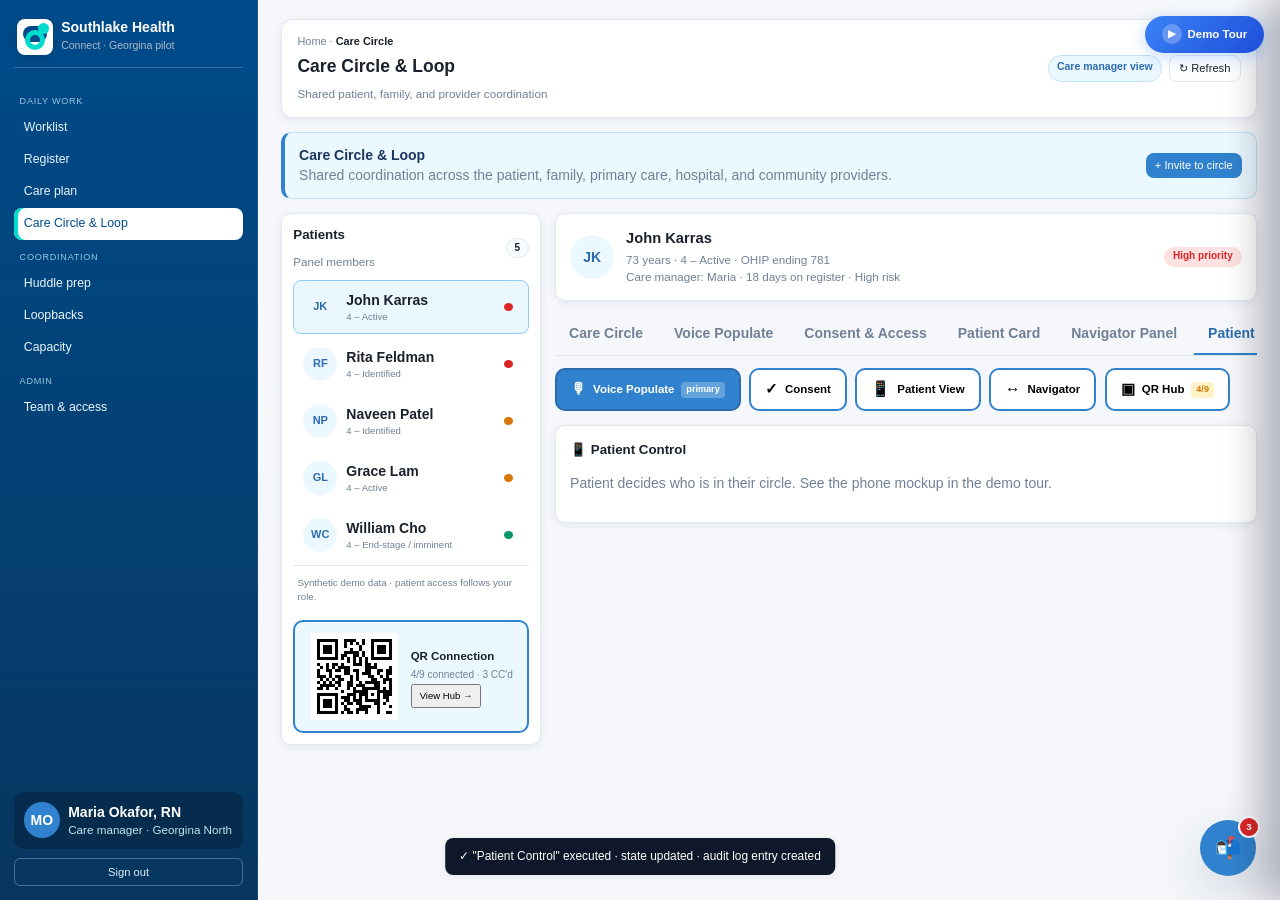
==== index.html @ 0bebba09 "fix: QR Hub opens" ====
<!doctype html>
<html lang="en">
<head>
  <meta http-equiv="Cache-Control" content="no-cache, no-store, must-revalidate">
  <meta http-equiv="Pragma" content="no-cache">
  <meta http-equiv="Expires" content="0">
<meta charset="utf-8" />
<meta name="viewport" content="width=device-width,initial-scale=1" />
<title>Southlake Connect — Care Circle</title>
<style>
  :root{
    --bg:#111827; --panel:#ffffff; --muted:#64748b; --text:#111827;
    --line:#dbe3ec; --soft:#f6f8fb; --brand:#047c7a; --brand-2:#075e5c; --brand-soft:#d9f5f2;
    --southlake:#c8102e; --southlake-dark:#8f1026; --clinical-blue:#1e5b8f;
    --red:#dc2626; --amber:#d97706; --green:#059669; --blue:#2563eb; --purple:#7c3aed;
    --red-bg:#fee2e2; --amber-bg:#fef3c7; --green-bg:#dcfce7; --blue-bg:#dbeafe; --purple-bg:#ede9fe;
    --shadow:0 8px 22px rgba(17,24,39,.06);
    --shadow-lg:0 18px 50px rgba(17,24,39,.18);
    --radius:12px;
  }
  *{box-sizing:border-box}
  html,body{margin:0;padding:0;font-family:-apple-system,BlinkMacSystemFont,"Segoe UI",Roboto,Helvetica,Arial,sans-serif;color:var(--text);background:#f4f7fa;font-size:14px;line-height:1.45}
  button{font:inherit;cursor:pointer}
  input,select,textarea{font:inherit}
  .hidden{display:none !important}
  .muted{color:var(--muted)}
  small{color:var(--muted)}
  ul{margin:.25rem 0 .25rem 1.1rem;padding:0}
  h1,h2,h3,h4{margin:0 0 .5rem}
  h1{font-size:1.25rem} h2{font-size:1.05rem} h3{font-size:.95rem} h4{font-size:.85rem}
  a{color:var(--brand-2);cursor:pointer}

  /* ---------- Login ---------- */
  #loginScreen{min-height:100vh;display:grid;place-items:center;background:linear-gradient(135deg,#7f1021 0%,#102033 46%,#073b45 100%);padding:2rem}
  .login-card{background:#fff;padding:2rem;border-radius:14px;max-width:540px;width:100%;box-shadow:var(--shadow-lg);border:1px solid rgba(255,255,255,.55)}
  .login-brand{display:flex;align-items:center;gap:.7rem;margin-bottom:1rem}
  .southlake-lockup{display:flex;align-items:center;gap:.7rem;min-width:0}
  .southlake-emblem{width:44px;height:44px;border-radius:9px;background:var(--southlake);display:grid;place-items:center;color:#fff;font-weight:800;flex-shrink:0;position:relative;box-shadow:inset 0 -1px 0 rgba(0,0,0,.16)}
  .southlake-emblem::before,.southlake-emblem::after{content:"";position:absolute;background:#fff;border-radius:1px}
  .southlake-emblem::before{width:22px;height:5px}
  .southlake-emblem::after{width:5px;height:22px}
  .southlake-emblem.small{width:36px;height:36px;border-radius:8px}
  .southlake-emblem.small::before{width:18px;height:4px}
  .southlake-emblem.small::after{width:4px;height:18px}
  .southlake-wordmark strong{display:block;color:#8f1026;font-size:1.16rem;line-height:1.1;font-weight:800}
  .southlake-wordmark small{display:block;color:var(--muted);margin-top:.18rem}
  .login-brand h1{font-size:1.3rem;color:var(--southlake-dark);margin:0}
  .login-brand small{display:block;color:var(--muted)}
  .login-card form{display:flex;gap:.5rem;margin:1rem 0}
  .login-card input{flex:1;padding:.6rem .8rem;border:1px solid var(--line);border-radius:8px}
  .login-card button[type=submit]{background:var(--southlake);color:#fff;border:none;padding:.6rem 1rem;border-radius:8px}
  .demo-chips{display:grid;gap:.4rem;margin-top:.5rem}
  .demo-chips button{background:var(--soft);border:1px solid var(--line);border-radius:8px;padding:.6rem .8rem;font-size:.82rem;text-align:left}
  .demo-chips button:hover{border-color:var(--southlake);background:#fff5f5}
  .demo-chips button strong{display:block;color:var(--text);margin-bottom:.2rem}
  .demo-chips button small{color:var(--muted)}
  .login-hint{background:#f8fafc;border:1px solid var(--line);border-left:4px solid var(--southlake);border-radius:8px;padding:.65rem .8rem;font-size:.8rem;color:#334155;margin-top:.5rem}

  /* ---------- Shell ---------- */
  #appShell{display:grid;grid-template-columns:258px 1fr;min-height:100vh}
  .sidebar{background:linear-gradient(180deg,#102033 0%,#111827 100%);color:#cbd5e1;padding:1rem;display:flex;flex-direction:column;gap:.15rem;position:sticky;top:0;height:100vh;overflow-y:auto;border-right:1px solid rgba(255,255,255,.08)}
  .sidebar .brand{color:#fff;font-weight:700;margin-bottom:1rem;font-size:1rem;display:flex;align-items:center;gap:.6rem;padding:.35rem .2rem .85rem;border-bottom:1px solid rgba(148,163,184,.22)}
  .sidebar .brand .southlake-wordmark strong{color:#fff;font-size:1rem}
  .sidebar .brand .southlake-wordmark small{color:#aebaca;font-weight:400;display:block;font-size:.75rem}
  .nav-section{font-size:.65rem;color:#64748b;text-transform:uppercase;letter-spacing:.08em;margin:.8rem .4rem .3rem}
  .nav-item{background:transparent;border:none;color:#cbd5e1;text-align:left;padding:.5rem .7rem;border-radius:8px;width:100%;font-size:.88rem;display:flex;justify-content:space-between;align-items:center}
  .nav-item:hover{background:#1e293b;color:#fff}
  .nav-item.active{background:#f8fafc;color:#102033;box-shadow:inset 4px 0 0 var(--southlake)}
  .nav-item .badge{background:var(--red);color:#fff;font-size:.65rem;padding:.05rem .4rem;border-radius:999px}
  .sidebar .spacer{flex:1}
  .user-card{background:#1e293b;border-radius:10px;padding:.7rem;display:flex;gap:.6rem;align-items:center}
  .user-card .avatar{width:36px;height:36px;border-radius:50%;background:var(--brand);display:grid;place-items:center;color:#fff;font-weight:700}
  .user-card small{color:#94a3b8;display:block}
  .user-card strong{color:#fff}
  .sidebar button.ghost{background:transparent;color:#94a3b8;border:1px solid #334155;border-radius:6px;padding:.35rem .5rem;margin-top:.5rem;font-size:.8rem}

  .workspace{padding:1.35rem 1.65rem;overflow:auto;background:#f4f7fa}
  .topbar{display:flex;justify-content:space-between;align-items:center;gap:1rem;margin-bottom:1rem;flex-wrap:wrap;background:#fff;border:1px solid var(--line);border-radius:12px;padding:1rem 1.1rem;box-shadow:var(--shadow)}
  .topbar .left small{display:block}
  .pill{display:inline-block;background:#eef6f5;color:var(--brand-2);border:1px solid #b9dfdc;padding:.2rem .6rem;border-radius:999px;font-size:.75rem;font-weight:700}
  .breadcrumb{font-size:.78rem;color:var(--muted);margin-bottom:.3rem}
  .breadcrumb b{color:var(--text)}

  /* ---------- Cards ---------- */
  .card{background:#fff;border:1px solid var(--line);border-radius:10px;padding:1rem;box-shadow:var(--shadow);margin-bottom:1rem}
  .card-title{display:flex;justify-content:space-between;align-items:center;gap:1rem;margin-bottom:.6rem}
  .grid-2{display:grid;grid-template-columns:1fr 1fr;gap:1rem}
  .grid-3{display:grid;grid-template-columns:repeat(3,1fr);gap:1rem}
  .grid-4{display:grid;grid-template-columns:repeat(4,1fr);gap:1rem}
  .grid-3-1{display:grid;grid-template-columns:3fr 1fr;gap:1rem}
  .grid-2-1{display:grid;grid-template-columns:2fr 1fr;gap:1rem}
  @media (max-width:1100px){.grid-2,.grid-3,.grid-4,.grid-3-1,.grid-2-1{grid-template-columns:1fr}}

  .metric{background:#fff;border:1px solid var(--line);border-radius:10px;padding:.9rem 1rem;position:relative;box-shadow:var(--shadow)}
  .metric strong{font-size:1.6rem;display:block;color:var(--brand-2)}
  .metric span{color:var(--muted);font-size:.78rem}
  .metric .delta{position:absolute;top:.6rem;right:.7rem;font-size:.7rem;padding:.1rem .4rem;border-radius:999px;background:var(--green-bg);color:var(--green)}
  .metric .delta.bad{background:var(--red-bg);color:var(--red)}
  .metric.warn strong{color:var(--red)}
  .metric.amber strong{color:var(--amber)}

  .alert-banner{display:flex;justify-content:space-between;align-items:center;gap:1rem;background:#fef2f2;border:1px solid #fecaca;color:#991b1b;padding:.8rem 1rem;border-radius:var(--radius);margin-bottom:1rem}
  .info-banner{display:flex;justify-content:space-between;align-items:center;gap:1rem;background:#eff8f7;border:1px solid #b9dfdc;border-left:4px solid var(--brand);color:#134e4a;padding:.85rem 1rem;border-radius:10px;margin-bottom:1rem}

  .tag{display:inline-block;background:var(--soft);border:1px solid var(--line);border-radius:999px;padding:.15rem .55rem;font-size:.72rem;font-weight:600;color:var(--text);font-style:normal}
  .tag.seg{background:#ecfeff;border-color:#a5f3fc;color:#0e7490}
  .tag.seg-identified{background:#fef9c3;border-color:#fde68a;color:#854d0e}
  .tag.seg-active{background:#dbeafe;border-color:#93c5fd;color:#1e40af}
  .tag.seg-endstage{background:#fce7f3;border-color:#f9a8d4;color:#9d174d}
  .tag.event{background:var(--red-bg);color:var(--red);border-color:#fecaca}
  .tag.gap{background:var(--amber-bg);color:var(--amber);border-color:#fde68a}
  .tag.checkin{background:#e0e7ff;color:#4338ca;border-color:#c7d2fe}
  .tag.review{background:var(--green-bg);color:var(--green);border-color:#bbf7d0}
  .tag.stale{background:#f1f5f9;color:#475569;border-color:#cbd5e1}
  .tag.homr{background:#ecfdf5;color:#065f46;border-color:#a7f3d0;font-weight:700}
  .tag.homr::before{content:'✓ ';color:var(--green)}
  .tag.v2{background:#fff7ed;color:#9a3412;border-color:#fed7aa;font-style:italic;font-weight:500}
  .tag.v2::before{content:'◇ ';color:#ea580c}

  .ghost-button{background:#fff;border:1px solid var(--line);border-radius:8px;padding:.45rem .75rem;color:var(--text)}
  .ghost-button:hover{border-color:var(--brand);color:var(--brand-2)}
  .primary-button{background:var(--brand);color:#fff;border:none;border-radius:8px;padding:.5rem .85rem}
  .primary-button:hover{background:var(--brand-2)}
  .compact-button{padding:.3rem .65rem;font-size:.8rem}
  .danger-button{background:var(--red);color:#fff;border:none;border-radius:8px;padding:.5rem .85rem}
  .danger-button:hover{background:#991b1b}
  .button-row{display:flex;gap:.5rem;flex-wrap:wrap}

  /* Prominent CTA (used for + New ESAS-r) */
  .prominent-button{background:linear-gradient(135deg,var(--brand),var(--brand-2));color:#fff;border:none;border-radius:10px;padding:.65rem 1.1rem;font-weight:700;font-size:.9rem;display:inline-flex;align-items:center;gap:.5rem;box-shadow:0 4px 12px rgba(13,148,136,.25)}
  .prominent-button:hover{transform:translateY(-1px);box-shadow:0 6px 16px rgba(13,148,136,.35)}

  /* ---------- Worklist ---------- */
  .tabs{display:flex;gap:.3rem;flex-wrap:wrap;margin-bottom:.75rem;border-bottom:1px solid var(--line)}
  .tab{background:transparent;border:none;padding:.5rem .85rem;border-bottom:2px solid transparent;color:var(--muted);font-weight:600;font-size:.85rem;display:flex;align-items:center;gap:.4rem}
  .tab.active{color:var(--brand-2);border-bottom-color:var(--brand)}
  .tab .count{background:var(--soft);color:var(--text);border-radius:999px;padding:.05rem .4rem;font-size:.7rem;font-weight:700}
  .tab.active .count{background:var(--brand-soft);color:var(--brand-2)}

  .worklist-row{display:grid;grid-template-columns:24px 1.6fr 110px 100px 1.8fr 110px 24px;gap:.7rem;align-items:center;padding:.95rem 1.1rem;border:1px solid var(--line);border-radius:10px;background:#fff;text-align:left;width:100%;margin-bottom:.7rem;cursor:pointer;transition:all .15s}
  .worklist-row:hover{border-color:var(--brand);background:#f0fdfa;transform:translateX(2px)}
  .worklist-row.selected{border-color:var(--brand);background:#f0fdfa;box-shadow:0 0 0 2px var(--brand-soft)}
  .worklist-row .priority-dot{width:12px;height:12px;border-radius:50%}
  .priority-dot.red{background:var(--red);box-shadow:0 0 0 3px var(--red-bg)}
  .priority-dot.amber{background:var(--amber);box-shadow:0 0 0 3px var(--amber-bg)}
  .priority-dot.green{background:var(--green);box-shadow:0 0 0 3px var(--green-bg)}
  .worklist-row .pname strong{display:block}
  .worklist-row .pname em{color:var(--muted);font-size:.72rem;font-style:normal}
  .worklist-row .action-text strong{display:block;font-weight:600}
  .worklist-row .action-text em{color:var(--muted);font-style:normal;font-size:.72rem}
  .chev{color:var(--muted);text-align:right;font-size:1.1rem}
  .due-tag{display:inline-block;padding:.2rem .55rem;border-radius:6px;font-size:.72rem;font-weight:700}
  .due-tag.overdue{background:var(--red-bg);color:var(--red)}
  .due-tag.today{background:var(--amber-bg);color:var(--amber)}
  .due-tag.upcoming{background:var(--green-bg);color:var(--green)}

  .patient-link{cursor:pointer;border-bottom:1px dotted var(--muted);transition:all .15s}
  .patient-link:hover{color:var(--brand-2);border-bottom-color:var(--brand-2);border-bottom-style:solid}

  /* ---------- Filters ---------- */
  .filter-row{display:flex;gap:.4rem;flex-wrap:wrap;margin-bottom:.75rem;align-items:center}
  .filter-chip,.range-chip{background:#fff;border:1px solid var(--line);border-radius:999px;padding:.3rem .75rem;font-size:.78rem;cursor:pointer}
  .filter-chip.active,.range-chip.active{background:var(--brand);color:#fff;border-color:var(--brand)}
  .search-input{padding:.45rem .7rem;border:1px solid var(--line);border-radius:8px;min-width:240px}

  /* ---------- Register table ---------- */
  .register-header,.patient-row{display:grid;grid-template-columns:90px 1.4fr 1fr 90px 1.4fr .65fr 1.1fr;gap:.5rem}
  .patient-row{align-items:start;padding:.6rem .7rem;border:1px solid var(--line);border-radius:10px;background:#fff;text-align:left;width:100%;margin-bottom:.4rem;cursor:pointer}
  .patient-row:hover{border-color:var(--brand)}
  .patient-row.selected{border-color:var(--brand);background:#f0fdfa}
  .register-header{font-size:.7rem;color:var(--muted);padding:0 .7rem;margin-bottom:.3rem;text-transform:uppercase;letter-spacing:.04em}
  .register-intake-strip{display:grid;grid-template-columns:1fr auto;gap:1rem;align-items:center;background:#fff;border:1px dashed #94a3b8;border-left:5px solid var(--southlake);border-radius:12px;padding:.9rem 1rem;margin-bottom:1rem}
  .register-intake-strip h3{margin-bottom:.2rem}
  .register-intake-strip p{margin:0;color:var(--muted);font-size:.84rem;line-height:1.55}
  .register-intake-strip code{background:var(--soft);border:1px solid var(--line);border-radius:5px;padding:.08rem .35rem;font-size:.75rem}
  @media (max-width:850px){.register-intake-strip{grid-template-columns:1fr}}
  .risk-dot{display:inline-block;width:.6rem;height:.6rem;border-radius:50%;margin-right:.4rem;vertical-align:middle}
  .risk-red{background:var(--red)} .risk-amber{background:var(--amber)} .risk-green{background:var(--green)}
  .risk-pill{display:inline-block;padding:.2rem .65rem;border-radius:999px;font-size:.72rem;font-weight:700}
  .risk-pill.high{background:var(--red-bg);color:var(--red)}
  .risk-pill.medium{background:var(--amber-bg);color:var(--amber)}
  .risk-pill.low{background:var(--green-bg);color:var(--green)}
  .risk-pill.clickable{cursor:pointer;transition:all .15s}
  .risk-pill.clickable:hover{transform:translateY(-1px);box-shadow:0 2px 6px rgba(0,0,0,.1)}

  /* ---------- Care plan ---------- */
  .cp-header{display:grid;grid-template-columns:1.6fr 1fr;gap:1rem;background:#fff;border:1px solid var(--line);border-radius:var(--radius);padding:1rem;margin-bottom:1rem;box-shadow:var(--shadow)}
  @media (max-width:1100px){.cp-header{grid-template-columns:1fr}}
  .cp-header-left h2{font-size:1.3rem;margin-bottom:.2rem}
  .cp-meta{display:flex;gap:.6rem;flex-wrap:wrap;align-items:center;color:var(--muted);font-size:.82rem;margin-bottom:.5rem}
  .cp-conditions{font-size:.85rem;color:var(--text);margin-bottom:.7rem}
  .cp-day-tiles{display:grid;grid-template-columns:repeat(5,1fr);gap:.4rem;margin-bottom:.7rem}
  .cp-day-tile{background:var(--soft);border:1px solid var(--line);border-radius:8px;padding:.45rem .5rem;text-align:center;cursor:help}
  .cp-day-tile .day-label{font-size:.62rem;color:var(--muted);text-transform:uppercase;letter-spacing:.04em;font-weight:700}
  .cp-day-tile .day-status{font-size:.78rem;font-weight:700;margin-top:.2rem}
  .cp-day-tile.done{background:var(--green-bg);border-color:#86efac}
  .cp-day-tile.done .day-status{color:var(--green)}
  .cp-day-tile.overdue{background:var(--red-bg);border-color:#fecaca}
  .cp-day-tile.overdue .day-status{color:var(--red)}
  .cp-day-tile.pending .day-status{color:var(--muted)}
  .cp-actions{display:flex;gap:.5rem;flex-wrap:wrap}
  .cp-actions .qr-primary{background:var(--southlake);color:#fff;border-color:var(--southlake);box-shadow:0 6px 14px rgba(200,16,46,.18)}
  .cp-actions .qr-primary:hover{background:var(--southlake-dark)}
  .cp-team-card{background:var(--soft);border:1px solid var(--line);border-radius:10px;padding:.7rem .85rem}
  .cp-team-card h4{margin-bottom:.4rem;font-size:.78rem;color:var(--muted);text-transform:uppercase;letter-spacing:.05em}
  .cp-team-card ul{list-style:none;margin:0;padding:0}
  .cp-team-card li{display:flex;justify-content:space-between;padding:.3rem 0;border-bottom:1px dashed var(--line);font-size:.78rem;gap:.5rem}
  .cp-team-card li:last-child{border-bottom:none}
  .cp-team-card li strong{display:block;color:var(--muted);font-size:.68rem;text-transform:uppercase;letter-spacing:.04em;margin-bottom:.1rem}

  .cp-tabs{display:flex;gap:.3rem;border-bottom:1px solid var(--line);margin-bottom:1rem;overflow-x:auto}
  .cp-tab{background:transparent;border:none;padding:.6rem 1rem;border-bottom:2px solid transparent;color:var(--muted);font-weight:600;white-space:nowrap}
  .cp-tab.active{color:var(--brand-2);border-bottom-color:var(--brand)}

  /* Compact field cards */
  .field-card{background:#fff;border:1px solid var(--line);border-left:3px solid var(--line);border-radius:8px;padding:.55rem .7rem;position:relative}
  .field-card.signed{border-left-color:var(--green)}
  .field-card.unsigned{border-left-color:var(--red);background:#fffbfb}
  .field-card .field-label{font-size:.66rem;color:var(--muted);text-transform:uppercase;letter-spacing:.04em;font-weight:700;display:block;padding-right:60px}
  .field-card .field-value{display:block;margin-top:.25rem;font-weight:600;font-size:.83rem;line-height:1.35}
  .field-card .field-meta{display:block;color:var(--muted);font-size:.7rem;margin-top:.25rem}
  .field-card .field-status{position:absolute;top:.55rem;right:.65rem;font-size:.65rem;font-weight:700;padding:.1rem .45rem;border-radius:8px}
  .field-card.signed .field-status{color:var(--green);background:var(--green-bg)}
  .field-card.unsigned .field-status{color:var(--red);background:var(--red-bg)}
  .field-card button{margin-top:.4rem;background:#fff;border:1px solid var(--line);border-radius:6px;padding:.25rem .55rem;font-size:.72rem}
  .field-card button:hover{border-color:var(--brand);color:var(--brand-2)}

  /* ESAS-r */
  .esas-grid{display:grid;grid-template-columns:1.2fr 2.5fr 50px 50px;gap:.4rem .8rem;align-items:center;padding:.4rem 0;border-bottom:1px dashed var(--line)}
  .esas-grid:last-child{border-bottom:none}
  .esas-scale{display:flex;gap:2px;height:14px}
  .esas-scale span{flex:1;background:var(--soft);border-radius:2px}
  .esas-scale span.filled.low{background:#86efac}
  .esas-scale span.filled.mid{background:#fcd34d}
  .esas-scale span.filled.high{background:#f87171}
  .esas-score{font-weight:700;text-align:right}
  .trend-up{color:var(--red);font-weight:700}
  .trend-down{color:var(--green);font-weight:700}
  .trend-flat{color:var(--muted)}

  /* Why? chip */
  .why-chip{display:inline-flex;align-items:center;gap:3px;background:var(--purple-bg);border:1px solid #c4b5fd;color:var(--purple);padding:1px 8px;border-radius:10px;font-size:.7rem;font-weight:600;cursor:pointer;vertical-align:middle;margin-left:4px;white-space:nowrap;transition:all .15s}
  .why-chip:hover{background:#c4b5fd}
  .why-chip::before{content:'?';display:inline-flex;align-items:center;justify-content:center;width:12px;height:12px;background:var(--purple);color:#fff;border-radius:50%;font-size:.62rem;font-weight:700}

  /* Reference window */
  .ref-card{background:#f8fafc;border:1px solid var(--line);border-radius:8px;padding:.6rem .7rem;margin-bottom:.5rem}
  .ref-card strong{display:block;font-size:.75rem;color:var(--brand-2);text-transform:uppercase;letter-spacing:.04em}
  .ref-card .ref-content{margin-top:.3rem;font-size:.8rem}
  .ref-card .ref-meta{color:var(--muted);font-size:.7rem;margin-top:.3rem;display:block}

  /* Recommendation banner */
  .recommend-banner{background:linear-gradient(135deg,#f0fdfa,#ccfbf1);border:1px solid #5eead4;border-radius:10px;padding:.85rem 1rem;margin-bottom:1rem}
  .recommend-banner strong{color:var(--brand-2);display:block;margin-bottom:.25rem}
  .recommend-banner p{margin:.3rem 0 .6rem}
  .recommend-actions{display:flex;gap:.4rem;flex-wrap:wrap}

  /* Loop map */
  .loop-map{display:grid;grid-template-columns:repeat(7,1fr);gap:.4rem;margin:.5rem 0 1rem}
  .loop-step{background:#fff;border:1px solid var(--line);border-radius:8px;padding:.5rem .55rem;cursor:pointer;text-align:center}
  .loop-step strong{display:block;font-size:.78rem}
  .loop-step small{font-size:.68rem}
  .loop-step.selected{border-color:var(--brand);background:#f0fdfa}
  .loop-step.blocked{border-color:var(--red);background:#fef2f2}
  .loop-step.watch{border-color:var(--amber);background:#fffbeb}
  @media (max-width:1100px){.loop-map{grid-template-columns:repeat(3,1fr)}}

  /* Task cards */
  .task-card{background:#fff;border:1px solid var(--line);border-radius:8px;padding:.55rem .7rem;margin-bottom:.4rem;display:flex;justify-content:space-between;align-items:flex-start;gap:.5rem}
  .task-card.done{opacity:.65;text-decoration:line-through}
  .task-card strong{display:block;font-size:.82rem}
  .task-card small{color:var(--muted);font-size:.72rem}
  .task-check{width:18px;height:18px;border-radius:4px;border:2px solid var(--line);display:grid;place-items:center;cursor:pointer;flex-shrink:0}
  .task-card.done .task-check{background:var(--green);border-color:var(--green);color:#fff}

  /* Timeline */
  .timeline{position:relative;padding-left:1.5rem}
  .timeline-item{position:relative;padding-bottom:.7rem}
  .timeline-marker{position:absolute;left:-1.3rem;top:.25rem;width:.7rem;height:.7rem;border-radius:50%;background:var(--brand);border:2px solid #fff;box-shadow:0 0 0 2px var(--brand)}
  .timeline-item::before{content:"";position:absolute;left:-.97rem;top:1rem;bottom:0;width:1px;background:var(--line)}
  .timeline-item:last-child::before{display:none}

  /* One-pager */
  .one-pager-wrap{background:#fff;border:1px solid var(--line);border-radius:14px;padding:2rem;box-shadow:var(--shadow);max-width:880px;margin:0 auto}
  .op-header{display:flex;justify-content:space-between;align-items:flex-start;border-bottom:3px solid var(--southlake);padding-bottom:1rem;margin-bottom:1rem}
  .op-header h1{font-size:1.5rem;margin:0}
  .qr-square{width:90px;height:90px;background:repeating-conic-gradient(#0f172a 0 25%,#fff 0 50%) 50%/12px 12px;border:2px solid #0f172a;border-radius:6px}
  .op-contacts{display:grid;grid-template-columns:1fr 1fr;gap:.7rem;margin-bottom:1rem}
  .op-contact{border:1px solid var(--line);border-radius:8px;padding:.7rem .8rem}
  .op-contact.urgent{background:#fff7ed;border-color:#fb923c;border-left:5px solid #ea580c}
  .op-contact strong{display:block;font-size:.7rem;color:var(--muted);text-transform:uppercase;letter-spacing:.04em}
  .op-contact .name{font-weight:700;font-size:1rem;display:block;margin:.2rem 0}
  .op-contact .phone{font-family:ui-monospace,Menlo,monospace;font-size:1.05rem}
  .op-escalation{background:#fff1f2;border:2px solid var(--southlake);border-radius:10px;padding:1rem;margin-bottom:1rem}
  .op-escalation h2{color:var(--southlake);text-transform:uppercase;letter-spacing:.05em;font-size:.85rem;margin-bottom:.5rem}
  .op-escalation .dnr-line{background:var(--southlake);color:#fff;padding:.4rem .6rem;border-radius:6px;font-weight:700;margin-bottom:.6rem}
  .op-step{padding:.4rem 0;border-bottom:1px dashed #fda4af}
  .op-step:last-child{border-bottom:none}
  .op-step strong{display:inline-block;min-width:120px;color:var(--southlake)}
  .op-support{display:grid;grid-template-columns:1fr 1fr;gap:.7rem;margin-bottom:1rem}
  .op-support .op-block{border:1px solid var(--line);border-radius:8px;padding:.7rem .8rem;background:var(--soft)}
  .op-support .op-block strong{display:block;font-size:.7rem;color:var(--muted);text-transform:uppercase;letter-spacing:.04em;margin-bottom:.3rem}
  .op-footer{display:flex;justify-content:space-between;border-top:1px solid var(--line);padding-top:.7rem;color:var(--muted);font-size:.75rem}
  .op-clinical-update{background:#f8fafc;border:1px solid var(--line);border-left:5px solid var(--brand);border-radius:10px;padding:.85rem 1rem;margin-bottom:1rem}
  .op-clinical-update h2{font-size:.85rem;text-transform:uppercase;letter-spacing:.05em;color:var(--brand-2);margin-bottom:.4rem}
  .op-clinical-update p{margin:.25rem 0;font-size:.86rem;line-height:1.55}
  .op-update-grid{display:grid;grid-template-columns:1fr 1fr;gap:.7rem;margin-bottom:1rem}
  .op-update-grid .op-block{border:1px solid var(--line);border-radius:8px;padding:.7rem .8rem;background:#fff}
  .op-update-grid strong{display:block;font-size:.7rem;color:var(--muted);text-transform:uppercase;letter-spacing:.04em;margin-bottom:.3rem}
  .op-action-bar{display:flex;justify-content:space-between;gap:.8rem;align-items:center;background:#fff7ed;border:1px solid #fed7aa;border-radius:10px;padding:.8rem 1rem;margin-bottom:1rem;flex-wrap:wrap}
  .op-action-bar strong{display:block;color:#9a3412}
  .op-action-bar span{display:block;color:#9a3412;font-size:.8rem}
  .op-action-bar button{background:var(--southlake);color:#fff;border:none;border-radius:8px;padding:.55rem .85rem;font-weight:700}
  .op-action-bar button.secondary{background:#fff;color:var(--southlake);border:1px solid #fecaca}
  @media (max-width:850px){.op-update-grid{grid-template-columns:1fr}.op-footer{display:block}.op-footer span{display:block;margin-top:.25rem}}
  @media print{.sidebar,.topbar,.no-print{display:none !important} #appShell{grid-template-columns:1fr} .workspace{padding:0} .one-pager-wrap{box-shadow:none;border:none;max-width:100%} body{background:#fff}}

  /* ========== Loopback (rebuilt as patient-grouped split) ========== */
  .lb-split{display:grid;grid-template-columns:340px 1fr;gap:1rem;align-items:start}
  @media (max-width:900px){.lb-split{grid-template-columns:1fr}}
  .lb-patient-list{background:#fff;border:1px solid var(--line);border-radius:var(--radius);box-shadow:var(--shadow);padding:.7rem;max-height:calc(100vh - 200px);overflow-y:auto;position:sticky;top:1rem}
  .lb-patient-card{display:grid;grid-template-columns:36px 1fr auto;gap:.6rem;align-items:center;padding:.6rem .7rem;border:1px solid var(--line);border-radius:10px;background:#fff;width:100%;text-align:left;margin-bottom:.4rem;cursor:pointer;transition:all .15s}
  .lb-patient-card:hover{border-color:var(--brand);background:#f0fdfa}
  .lb-patient-card.selected{border-color:var(--brand);background:#f0fdfa;box-shadow:0 0 0 2px var(--brand-soft)}
  .lb-patient-avatar{width:36px;height:36px;border-radius:50%;background:linear-gradient(135deg,var(--brand),var(--brand-2));color:#fff;display:grid;place-items:center;font-weight:700;font-size:.85rem}
  .lb-patient-info strong{display:block;font-size:.85rem;line-height:1.2}
  .lb-patient-info em{font-style:normal;color:var(--muted);font-size:.7rem;display:block;margin-top:.15rem}
  .lb-patient-count{background:var(--soft);border:1px solid var(--line);border-radius:999px;padding:.15rem .5rem;font-size:.7rem;font-weight:700;color:var(--text)}
  .lb-patient-count.has{background:var(--brand-soft);color:var(--brand-2);border-color:#5eead4}
  .lb-patient-card.urgent{border-left:3px solid var(--red)}
  .lb-detail{background:#fff;border:1px solid var(--line);border-radius:var(--radius);box-shadow:var(--shadow);overflow:hidden}
  .lb-detail-hero{padding:1.1rem 1.4rem;background:linear-gradient(135deg,#f0fdfa,#fff);border-bottom:1px solid var(--line)}
  .lb-detail-hero-row{display:flex;gap:1rem;align-items:flex-start;justify-content:space-between;flex-wrap:wrap}
  .lb-detail-name{font-size:1.3rem;font-weight:700;line-height:1.2;margin-bottom:.2rem}
  .lb-detail-tagline{color:var(--muted);font-size:.82rem;font-style:italic}
  .lb-detail-stage{display:flex;gap:.4rem;flex-wrap:wrap;margin-top:.5rem}
  .lb-detail-body{padding:1.1rem 1.4rem}
  .lb-history-item{position:relative;display:grid;grid-template-columns:130px 1fr;gap:1rem;padding:.85rem 0;border-bottom:1px dashed var(--line)}
  .lb-history-item:last-child{border-bottom:none}
  .lb-history-when{font-size:.78rem;color:var(--brand-2);font-weight:700}
  .lb-history-who{font-size:.72rem;color:var(--muted);margin-top:.15rem}
  .lb-history-body strong{display:block;margin-bottom:.25rem;font-size:.88rem}
  .lb-history-body p{margin:.2rem 0;font-size:.82rem;line-height:1.5;color:var(--text)}
  .lb-outcome-pill{display:inline-block;padding:.15rem .55rem;border-radius:999px;font-size:.7rem;font-weight:700;margin-top:.3rem}
  .lb-outcome-pill.home{background:var(--green-bg);color:var(--green)}
  .lb-outcome-pill.ed{background:var(--red-bg);color:var(--red)}
  .lb-outcome-pill.admit{background:#fde68a;color:#854d0e}
  .lb-empty{padding:3rem 1.5rem;text-align:center;color:var(--muted);font-style:italic}
  .lb-form-host{padding:1.1rem 1.4rem;border-top:1px solid var(--line);background:#fcfdff}
  .lb-field{margin-bottom:1rem}
  .lb-field label{display:block;font-weight:700;font-size:.85rem;margin-bottom:.3rem}
  .lb-field .hint{color:var(--muted);font-size:.75rem;display:block;margin-bottom:.4rem}
  .lb-field textarea,.lb-field input{width:100%;padding:.6rem .7rem;border:1px solid var(--line);border-radius:8px;font-family:inherit}
  .lb-field textarea{min-height:64px;resize:vertical}
  .radio-pills{display:flex;gap:.4rem;flex-wrap:wrap}
  .radio-pills label{cursor:pointer;background:#fff;border:1px solid var(--line);border-radius:999px;padding:.4rem .8rem;font-size:.8rem;font-weight:600}
  .radio-pills input{display:none}
  .radio-pills label:has(input:checked){background:var(--brand);border-color:var(--brand);color:#fff}

  /* ========== Capacity (compact grouped) ========== */
  .capacity-group{margin-bottom:1.2rem}
  .capacity-group-head{display:flex;justify-content:space-between;align-items:baseline;padding:0 .2rem .4rem;margin-bottom:.5rem;border-bottom:2px solid var(--line)}
  .capacity-group-head h4{margin:0;font-size:.85rem;text-transform:uppercase;letter-spacing:.05em;color:var(--brand-2)}
  .capacity-group-head small{color:var(--muted);font-size:.7rem}
  .capacity-row{display:grid;grid-template-columns:14px 1.8fr 1.2fr 1.4fr auto;gap:.7rem;align-items:center;padding:.55rem .8rem;border:1px solid var(--line);border-radius:8px;background:#fff;margin-bottom:.35rem;font-size:.82rem}
  .capacity-row .cap-dot{width:10px;height:10px;border-radius:50%;background:var(--green)}
  .capacity-row.stale .cap-dot{background:var(--amber)}
  .capacity-row.blocked .cap-dot{background:var(--red)}
  .capacity-row .cap-name{font-weight:700}
  .capacity-row .cap-avail{color:var(--text)}
  .capacity-row .cap-meta{color:var(--muted);font-size:.72rem}
  .capacity-row .cap-actions{display:flex;gap:.3rem}
  .capacity-row .cap-actions button{background:#fff;border:1px solid var(--line);border-radius:6px;padding:.25rem .55rem;font-size:.72rem}
  .capacity-row .cap-actions button:hover{border-color:var(--brand);color:var(--brand-2)}

  /* Provider */
  .provider-item{display:grid;grid-template-columns:2fr 1fr 1fr auto;gap:1rem;padding:.7rem .8rem;border:1px solid var(--line);border-radius:8px;margin-bottom:.5rem;background:#fff;align-items:center}
  .provider-item strong{display:block}
  .provider-item span{color:var(--muted);font-size:.78rem;display:block}
  .credential{font-size:.72rem;font-weight:600;color:var(--brand-2)}
  .permission-chip{display:inline-block;background:var(--brand-soft);color:var(--brand-2);border-radius:999px;padding:.1rem .5rem;font-size:.7rem;margin:.1rem .2rem 0 0;font-weight:600}

  /* Huddle */
  .agenda-item{background:#fff;border:1px solid var(--line);border-radius:8px;padding:.55rem .7rem;margin-bottom:.4rem;display:flex;justify-content:space-between;align-items:center;gap:.5rem}
  .agenda-item strong{display:block;font-size:.85rem}
  .agenda-item span{color:var(--muted);font-size:.75rem}
  .decision-item{background:#f8fafc;border-radius:6px;padding:.45rem .6rem;margin-bottom:.4rem;font-size:.8rem;border-left:3px solid var(--brand)}
  .decision-item strong{display:block;margin-bottom:.15rem}
  .decision-item span{display:block;color:var(--muted);font-size:.73rem}

  /* Dialog */
  dialog{border:none;border-radius:14px;padding:1.5rem;max-width:640px;width:90%;box-shadow:var(--shadow-lg)}
  dialog::backdrop{background:rgba(15,23,42,.4)}
  dialog h2{margin-bottom:.6rem}
  dialog .dialog-actions{display:flex;justify-content:flex-end;gap:.5rem;margin-top:1rem}
  .form-grid{display:grid;grid-template-columns:1fr 1fr;gap:.6rem;margin-top:.5rem}
  .form-grid label{font-size:.8rem;font-weight:600;display:block}
  .form-grid input,.form-grid select,.form-grid textarea{width:100%;padding:.4rem .55rem;border:1px solid var(--line);border-radius:6px;margin-top:.2rem}
  .form-grid .span2{grid-column:1 / -1}

  /* ESAS reassessment modal */
  .esas-modal{max-width:720px}
  .esas-modal-row{display:grid;grid-template-columns:1.3fr 2.6fr 50px;gap:.6rem;align-items:center;padding:.45rem 0;border-bottom:1px dashed var(--line)}
  .esas-modal-row:last-child{border-bottom:none}
  .esas-modal-row .esas-name{font-weight:600;font-size:.84rem}
  .esas-modal-row .esas-name small{color:var(--muted);font-size:.7rem;display:block}
  .esas-scale-buttons{display:flex;gap:3px}
  .esas-scale-buttons button{flex:1;padding:.4rem .1rem;background:#fff;border:1px solid var(--line);border-radius:5px;font-size:.78rem;font-weight:600;cursor:pointer}
  .esas-scale-buttons button:hover{background:var(--soft)}
  .esas-scale-buttons button.selected{color:#fff;border-color:transparent}
  .esas-scale-buttons button.selected.low{background:var(--green)}
  .esas-scale-buttons button.selected.mid{background:var(--amber)}
  .esas-scale-buttons button.selected.high{background:var(--red)}
  .esas-cur{text-align:right;font-weight:700;font-size:.95rem}

  /* Toast */
  #toast{position:fixed;bottom:1.5rem;left:50%;transform:translateX(-50%);background:#0f172a;color:#fff;padding:.7rem 1rem;border-radius:8px;box-shadow:var(--shadow);opacity:0;pointer-events:none;transition:opacity .2s, transform .2s;z-index:1000;font-size:.85rem;max-width:520px;text-align:center}
  #toast.show{opacity:1;transform:translateX(-50%) translateY(-4px)}

  /* Module view toggle */
  .module-view{display:none}
  .module-view.active-view{display:block}

  /* Activity feed */
  .activity-item{border-bottom:1px solid var(--line);padding:.45rem 0;font-size:.8rem}
  .activity-item:last-child{border-bottom:none}
  .activity-item strong{display:block}
  .activity-item span{color:var(--muted);font-size:.73rem}

  .empty-state{text-align:center;color:var(--muted);padding:1.5rem;font-style:italic}

  /* Patient 360 Drawer */
  .drawer-bg{position:fixed;inset:0;background:rgba(15,23,42,.32);backdrop-filter:blur(4px);z-index:300;display:none;opacity:0;transition:opacity .25s}
  .drawer-bg.show{display:block;opacity:1}
  .drawer{position:fixed;top:0;right:0;bottom:0;width:560px;max-width:92vw;background:#fff;box-shadow:-16px 0 40px rgba(15,23,42,.18);z-index:301;transform:translateX(100%);transition:transform .35s cubic-bezier(0.34,1.3,0.64,1);display:flex;flex-direction:column;overflow:hidden}
  .drawer.show{transform:translateX(0)}
  .drawer-hero{padding:1.25rem 1.5rem;background:linear-gradient(135deg,#f0fdfa,#fff);border-bottom:1px solid var(--line);position:relative;flex-shrink:0}
  .drawer-close-btn{position:absolute;top:.8rem;right:.8rem;width:32px;height:32px;border-radius:50%;background:#f1f5f9;border:none;cursor:pointer;font-size:.95rem;display:grid;place-items:center}
  .drawer-close-btn:hover{background:#e2e8f0}
  .drawer-portrait{width:64px;height:64px;border-radius:50%;background:linear-gradient(135deg,#0d9488,#0f766e);color:#fff;display:grid;place-items:center;font-size:1.6rem;font-weight:700;flex-shrink:0}
  .drawer-hero-row{display:flex;gap:1rem;align-items:center;margin-bottom:.5rem}
  .drawer-name{font-size:1.4rem;font-weight:700;line-height:1.2;margin-bottom:.2rem}
  .drawer-tagline{color:var(--muted);font-size:.85rem;font-style:italic}
  .drawer-stage-row{display:flex;gap:.4rem;flex-wrap:wrap;margin-top:.5rem}
  .drawer-stage-pill{background:#fff;border:1px solid var(--line);padding:.2rem .6rem;border-radius:999px;font-size:.72rem;color:var(--muted)}
  .drawer-stage-pill b{color:var(--text)}
  .drawer-body{flex:1;overflow-y:auto;padding:1rem 1.5rem 1.5rem}
  .drawer-section{background:#fff;border:1px solid var(--line);border-radius:10px;padding:.85rem 1rem;margin-bottom:.75rem}
  .drawer-section-head{display:flex;align-items:center;gap:.5rem;margin-bottom:.6rem;padding-bottom:.4rem;border-bottom:1px dashed var(--line)}
  .drawer-section-title{font-size:.95rem;font-weight:700;flex:1}
  .drawer-section-tag{font-size:.7rem;color:var(--muted);background:var(--soft);padding:.1rem .5rem;border-radius:8px}
  .drawer-fact-row{display:flex;gap:.7rem;padding:.3rem 0;font-size:.82rem;line-height:1.55}
  .drawer-fact-label{flex-shrink:0;width:120px;color:var(--muted);font-size:.75rem}
  .drawer-fact-val{flex:1}
  .drawer-fact-val b{color:var(--text)}
  .drawer-timeline{position:relative;padding-left:1.1rem}
  .drawer-time-item{position:relative;padding:.35rem 0 .35rem .3rem;font-size:.8rem;line-height:1.55;border-left:2px solid var(--line);margin-left:.4rem}
  .drawer-time-item::before{content:'';position:absolute;left:-7px;top:.6rem;width:10px;height:10px;border-radius:50%;background:#fff;border:2px solid var(--brand)}
  .drawer-time-item.warm::before{border-color:var(--amber)}
  .drawer-time-item.alert::before{border-color:var(--red);background:var(--red-bg)}
  .drawer-time-item.gentle::before{border-color:var(--blue)}
  .drawer-time-date{font-weight:700;color:var(--brand-2);margin-right:.4rem;font-size:.78rem}
  .drawer-actions{display:flex;flex-wrap:wrap;gap:.4rem}
  .drawer-action-btn{flex:1;min-width:140px;background:#fff;border:1px solid var(--line);color:var(--text);padding:.55rem .7rem;border-radius:8px;font-size:.78rem;font-weight:600;cursor:pointer;text-align:left;display:flex;align-items:center;gap:.4rem}
  .drawer-action-btn:hover{border-color:var(--brand);background:var(--brand-soft)}
  .drawer-action-btn.primary{background:var(--brand);color:#fff;border-color:var(--brand)}
  .drawer-action-btn.primary:hover{background:var(--brand-2)}
  .drawer-footer{flex-shrink:0;padding:.65rem 1.5rem;background:var(--soft);border-top:1px solid var(--line);font-size:.72rem;color:var(--muted)}

  /* Why? popover */
  .why-pop-bg{position:fixed;inset:0;background:rgba(15,23,42,.5);backdrop-filter:blur(4px);z-index:390;display:none;align-items:center;justify-content:center;padding:1.5rem}
  .why-pop-bg.show{display:flex;animation:fadeIn .2s}
  @keyframes fadeIn{from{opacity:0}to{opacity:1}}
  @keyframes slideUp{from{transform:translateY(20px);opacity:0}to{transform:translateY(0);opacity:1}}
  .why-pop-card{background:#fff;border-radius:14px;padding:1.5rem;max-width:560px;width:100%;max-height:88vh;overflow-y:auto;box-shadow:var(--shadow-lg);animation:slideUp .3s cubic-bezier(0.34,1.56,0.64,1)}
  .why-pop-head{display:flex;gap:.8rem;padding-bottom:1rem;border-bottom:1px solid var(--line);margin-bottom:1rem}
  .why-pop-icon{width:40px;height:40px;background:var(--purple);color:#fff;border-radius:50%;display:grid;place-items:center;font-weight:700;font-size:1.1rem;flex-shrink:0}
  .why-pop-title{font-size:1.1rem;font-weight:700;line-height:1.3;margin-bottom:.2rem}
  .why-pop-sub{font-size:.7rem;color:var(--muted);letter-spacing:.05em;text-transform:uppercase}
  .why-claim{background:var(--purple-bg);border-left:3px solid var(--purple);border-radius:4px 10px 10px 4px;padding:.7rem .9rem;margin-bottom:1rem;font-size:.86rem;line-height:1.65}
  .why-reason-list{list-style:none;padding:0;margin:0 0 1rem}
  .why-reason-item{background:var(--soft);border-radius:8px;padding:.6rem .8rem;margin-bottom:.4rem;font-size:.82rem;line-height:1.55;border-left:3px solid var(--brand)}
  .why-reason-item b{color:var(--brand-2)}
  .why-actions{display:flex;gap:.5rem;flex-wrap:wrap;padding-top:.8rem;border-top:1px solid var(--line)}
  .why-btn-trust{flex:1;min-width:160px;background:var(--green);color:#fff;border:none;padding:.55rem 1rem;border-radius:8px;font-weight:600;cursor:pointer}
  .why-btn-trust:hover{background:#047857}
  .why-btn-challenge{background:#fff;color:var(--text);border:1px solid var(--line);padding:.55rem 1rem;border-radius:8px;cursor:pointer}

  /* Mailbox */
  .mailbox-fab{position:fixed;bottom:24px;right:24px;width:56px;height:56px;border-radius:50%;background:var(--brand);color:#fff;font-size:1.5rem;cursor:pointer;box-shadow:var(--shadow-lg);z-index:60;display:grid;place-items:center;border:none}
  .mailbox-fab:hover{background:var(--brand-2);transform:translateY(-2px)}
  .mailbox-badge{position:absolute;top:-4px;right:-4px;min-width:22px;height:22px;background:var(--red);color:#fff;border:2px solid #fff;border-radius:11px;font-size:.7rem;font-weight:700;display:grid;place-items:center;padding:0 6px}
  .mailbox-badge.zero{display:none}

  .drawer-mailbox{width:520px}
  .mailbox-tabs{display:flex;gap:4px;padding:.7rem 1.25rem;border-bottom:1px dashed var(--line);overflow-x:auto;flex-shrink:0}
  .mailbox-tab{display:inline-flex;align-items:center;gap:5px;background:transparent;border:1px solid var(--line);padding:.35rem .7rem;border-radius:14px;font-size:.72rem;font-weight:600;color:var(--muted);cursor:pointer;white-space:nowrap}
  .mailbox-tab:hover{background:var(--soft);color:var(--text)}
  .mailbox-tab.active{background:var(--brand);color:#fff;border-color:var(--brand)}
  .mailbox-tab-count{background:var(--red);color:#fff;border-radius:8px;padding:0 5px;font-size:.65rem;font-weight:700}
  .mailbox-tab.active .mailbox-tab-count{background:#fff;color:var(--brand-2)}
  .mailbox-list{flex:1;overflow-y:auto;padding:.7rem 1.25rem 1rem}
  .mailbox-item{display:flex;gap:.7rem;padding:.7rem .85rem;margin-bottom:.5rem;border:1px solid var(--line);border-radius:10px;cursor:pointer;transition:all .15s;background:#fff}
  .mailbox-item:hover{border-color:var(--brand);transform:translateX(-2px)}
  .mailbox-item.unread{border-left:4px solid var(--red)}
  .mailbox-item.read{opacity:.7}
  .mailbox-item-body{flex:1;min-width:0}
  .mailbox-item-from{font-weight:700;font-size:.82rem}
  .mailbox-item-subject{font-size:.78rem;font-weight:600;margin-top:.15rem}
  .mailbox-item-preview{font-size:.72rem;color:var(--muted);margin-top:.2rem;overflow:hidden;text-overflow:ellipsis;display:-webkit-box;-webkit-line-clamp:2;-webkit-box-orient:vertical}
  .mailbox-item-time{font-size:.7rem;color:var(--muted);margin-top:.25rem}
  .mailbox-empty{text-align:center;padding:2rem 1rem;color:var(--muted);font-style:italic}

  /* Public / Intake standalone shells */
  .public-shell{position:fixed;inset:0;z-index:520;min-height:100vh;background:var(--soft);display:flex;flex-direction:column;overflow:auto}
  .public-header{background:#fff;border-bottom:3px solid var(--southlake);padding:.85rem 1.5rem;display:flex;justify-content:space-between;align-items:center;gap:1rem;flex-wrap:wrap}
  .public-header .public-brand{display:flex;align-items:center;gap:.7rem}
  .public-header h1{font-size:1.1rem;margin:0}
  .public-header small{color:var(--muted);display:block}
  .public-body{flex:1;padding:1.5rem;max-width:920px;width:100%;margin:0 auto}
  .public-inform-btn{background:var(--southlake);color:#fff;border:none;padding:.7rem 1.1rem;border-radius:10px;font-weight:700;display:inline-flex;align-items:center;gap:.4rem;box-shadow:0 4px 12px rgba(200,16,46,.25);cursor:pointer}
  .public-inform-btn:hover{background:var(--southlake-dark)}

  /* Intake */
  .intake-progress{display:flex;gap:.4rem;margin-bottom:1.5rem}
  .intake-step{flex:1;padding:.55rem .7rem;background:#fff;border-radius:8px;border:1px solid var(--line);position:relative;font-size:.8rem;cursor:pointer;text-align:left}
  .intake-step:hover{border-color:var(--brand);background:#f0fdfa}
  .intake-step.active{background:var(--brand);color:#fff;border-color:var(--brand);box-shadow:0 6px 14px rgba(13,148,136,.18)}
  .intake-step.done{background:var(--brand-soft);border-color:var(--brand);color:var(--brand-2)}
  .intake-step strong{display:block;font-size:.7rem;text-transform:uppercase;letter-spacing:.04em;opacity:.85}
  .intake-card-active{border-color:var(--brand)!important;box-shadow:0 0 0 2px var(--brand-soft),var(--shadow)!important}
  .yn-pills{display:flex;gap:.4rem}
  .yn-pills button{padding:.5rem 1rem;border-radius:999px;border:1px solid var(--line);background:#fff;font-weight:600;color:var(--text)}
  .yn-pills button.selected{background:var(--green);color:#fff;border-color:var(--green)}
  .spict-grid{display:grid;grid-template-columns:1fr 1fr;gap:.5rem}
  @media (max-width:900px){.spict-grid{grid-template-columns:1fr}}
  .spict-item{background:#fff;border:1.5px solid var(--line);border-radius:8px;padding:.65rem .8rem;cursor:pointer;display:flex;gap:.6rem;align-items:flex-start;transition:all .15s}
  .spict-item:hover{border-color:var(--brand)}
  .spict-item.checked{border-color:var(--green);background:var(--green-bg)}
  .spict-item .spict-check{width:18px;height:18px;border-radius:4px;border:2px solid var(--line);display:grid;place-items:center;flex-shrink:0;margin-top:.1rem;background:#fff}
  .spict-item.checked .spict-check{background:var(--green);border-color:var(--green);color:#fff}
  .spict-item strong{display:block;font-size:.85rem}
  .spict-item small{color:var(--muted);font-size:.72rem;display:block;margin-top:.15rem}
  .tool-tabs{display:flex;gap:.4rem;margin-bottom:.8rem;flex-wrap:wrap}
  .tool-tab{padding:.45rem .9rem;border-radius:8px;border:1.5px solid var(--line);background:#fff;cursor:pointer;font-weight:600;font-size:.82rem;color:var(--text)}
  .tool-tab.selected{background:var(--green);color:#fff;border-color:var(--green)}
  .homr-tick{background:#fff;border:1.5px solid var(--line);border-radius:10px;padding:.85rem 1rem;cursor:pointer;display:flex;gap:.7rem;align-items:center;transition:all .15s}
  .homr-tick:hover{border-color:var(--brand)}
  .homr-tick.checked{border-color:var(--green);background:var(--green-bg)}
  .homr-tick .homr-check{width:24px;height:24px;border-radius:6px;border:2px solid var(--line);display:grid;place-items:center;flex-shrink:0;background:#fff;font-weight:700}
  .homr-tick.checked .homr-check{background:var(--green);border-color:var(--green);color:#fff}
  .homr-tick strong{display:block;font-size:.92rem}
  .homr-tick small{color:var(--muted);font-size:.75rem;display:block;margin-top:.15rem}
  .suggestion-block{background:linear-gradient(135deg,#ecfdf5,#dcfce7);border:1px solid var(--green);border-radius:10px;padding:1rem;margin-top:1rem}

  /* Tooltip */
  [data-tip]{position:relative}
  [data-tip]:hover::after{content:attr(data-tip);position:absolute;bottom:calc(100% + 6px);left:50%;transform:translateX(-50%);background:#0f172a;color:#fff;padding:.3rem .55rem;border-radius:6px;font-size:.72rem;white-space:nowrap;z-index:50;pointer-events:none}

  .section-h{display:flex;justify-content:space-between;align-items:baseline;margin:1.2rem 0 .6rem}
  .section-h h2{margin:0}
  .circle-patient-banner{display:flex;align-items:center;gap:12px;margin-bottom:12px}
  .circle-avatar{width:44px;height:44px;flex:0 0 44px;display:grid;place-items:center;border-radius:50%;background:#d9f5f2;color:var(--brand-2);font-weight:800}
  .circle-patient-meta{flex:1}.circle-patient-meta h2{margin:0 0 3px}.circle-patient-meta small{display:block;color:var(--muted)}
  .circle-tabs{display:flex;gap:3px;overflow:auto;border-bottom:1px solid var(--line);margin:12px 0}
  .circle-tab{border:0;border-bottom:2px solid transparent;background:transparent;color:var(--muted);font-weight:700;padding:10px 14px;white-space:nowrap}
  .circle-tab.active{color:var(--brand-2);border-bottom-color:var(--brand)}
  .circle-grid{display:grid;grid-template-columns:repeat(2,minmax(0,1fr));gap:12px}
  .circle-card{background:#fff;border:1px solid var(--line);border-radius:10px;padding:15px;box-shadow:var(--shadow);margin-bottom:12px}
  .circle-card h3{color:var(--brand-2);margin:0 0 10px}.circle-member{display:flex;align-items:center;gap:10px;padding:9px 0;border-bottom:1px solid #edf1f5}.circle-member:last-child{border-bottom:0}.circle-member .avatar{flex:0 0 34px}.circle-member small{display:block}.circle-role{margin-left:auto;color:var(--muted);font-size:11px}
  .circle-note{padding:12px 14px;border:1px solid #b9dfdc;border-left:4px solid var(--brand);background:#eff8f7;border-radius:8px;margin:10px 0}.circle-note.warning{border-color:#fed7aa;border-left-color:var(--amber);background:#fff7ed}
  .circle-track{display:grid;grid-template-columns:repeat(3,minmax(0,1fr));gap:9px;margin:12px 0}.circle-track article,.circle-goal{padding:11px;border:1px solid var(--line);border-radius:8px;background:#fff}.circle-track strong,.circle-goal strong{display:block}
  .circle-state{display:inline-block;margin-top:7px;padding:3px 8px;border-radius:999px;background:var(--green-bg);color:var(--green);font-size:11px;font-weight:700}.circle-state.wait{background:var(--amber-bg);color:var(--amber)}.circle-state.bad{background:var(--red-bg);color:var(--red)}
  .circle-row{border:1px solid var(--line);border-radius:9px;padding:12px;margin:9px 0;background:white}.circle-row-head{display:flex;justify-content:space-between;align-items:flex-start;gap:10px}.circle-goals{display:grid;grid-template-columns:repeat(3,1fr);gap:9px}.circle-bar{height:8px;background:#e8eef3;border-radius:8px;overflow:hidden;margin:8px 0}.circle-bar i{display:block;height:100%;background:var(--brand)}
  .circle-fields{display:grid;gap:10px;margin:12px 0}.circle-fields label{display:grid;gap:5px;color:var(--muted);font-size:12px;font-weight:700}.circle-fields input,.circle-fields textarea{width:100%;border:1px solid var(--line);border-radius:7px;padding:9px;font:inherit;color:var(--text)}.circle-fields textarea{min-height:72px}
  .circle-actions{display:flex;gap:8px;flex-wrap:wrap;margin-top:12px}
  .circle-workspace{display:grid;grid-template-columns:minmax(210px,260px) minmax(0,1fr);gap:14px;align-items:start}.circle-roster{position:sticky;top:12px;padding:.8rem}.circle-main{min-width:0}.circle-roster-note{border-top:1px solid var(--line);padding:.7rem .3rem .1rem;color:var(--muted);font-size:.7rem}.circle-patient-row{width:100%;display:flex;align-items:center;gap:9px;text-align:left;background:transparent;border:1px solid transparent;border-radius:8px;padding:9px;margin:3px 0;color:var(--text)}.circle-patient-row:hover,.circle-patient-row.selected{border-color:#b9dfdc;background:#f0fdfa}.circle-patient-row .circle-avatar{width:34px;height:34px;flex:0 0 34px;font-size:11px}.circle-patient-row strong,.circle-patient-row small{display:block}.circle-patient-row small{font-size:.68rem}.circle-patient-row .risk-dot{margin-left:auto;flex:0 0 9px}
  @media(max-width:950px){.circle-workspace{grid-template-columns:1fr}.circle-roster{position:static}.circle-patient-list{display:grid;grid-template-columns:repeat(2,minmax(0,1fr));gap:4px}}
  @media(max-width:850px){.circle-grid,.circle-goals{grid-template-columns:1fr}.circle-track{grid-template-columns:1fr}.circle-patient-banner{flex-wrap:wrap}}
  /* Blue Care Circle visual system, with the Southlake mark from the Sprint 2 template */
  :root{--bg:#f5f7fa;--panel:#fff;--muted:#718096;--text:#1a202c;--line:#e2e8f0;--soft:#f7fafc;--brand:#3182ce;--brand-2:#2b6cb0;--brand-soft:#ebf8ff;--southlake:#3182ce;--southlake-dark:#2b6cb0;--clinical-blue:#004b8b;--blue:#3182ce;--shadow:0 2px 8px rgba(26,54,93,.08);--shadow-lg:0 18px 50px rgba(26,54,93,.18)}
  html,body{background:#f5f7fa;color:#1a202c}
  .workspace{background:#f5f7fa}
  .sidebar{background:linear-gradient(180deg,#004b8b 0%,#07365f 100%);color:#eaf7fb}
  .sidebar .brand{border-bottom-color:rgba(255,255,255,.2)}
  .nav-section{color:#9bc8e3}
  .nav-item{color:#eaf7fb}
  .nav-item:hover{background:rgba(255,255,255,.12);color:#fff}
  .nav-item.active{background:#fff;color:#004b8b;box-shadow:inset 4px 0 #00dccd}
  .user-card{background:rgba(4,33,61,.55)}.user-card strong{color:#fff}.user-card small{color:#c5e3f1}
  .sidebar button.ghost{border-color:rgba(255,255,255,.28);color:#d9edf7}
  .southlake-emblem{background:#fff!important;border-radius:10px;overflow:hidden;box-shadow:0 2px 8px rgba(0,0,0,.12)!important}
  .southlake-emblem::before,.southlake-emblem::after{content:none!important}
  .southlake-emblem span{position:absolute;display:block;border-radius:999px}
  .southlake-emblem span:nth-child(1){inset:9px 8px 16px 7px;background:#004b8b}
  .southlake-emblem span:nth-child(2){width:25px;height:25px;left:11px;bottom:6px;border:6px solid #00dccd;background:transparent}
  .southlake-emblem span:nth-child(3){width:13px;height:13px;right:4px;top:5px;background:#00dccd}
  .southlake-emblem.small span:nth-child(1){inset:7px 6px 13px 6px}
  .southlake-emblem.small span:nth-child(2){width:20px;height:20px;left:8px;bottom:5px;border-width:5px}
  .southlake-emblem.small span:nth-child(3){width:11px;height:11px;right:4px;top:4px}
  .southlake-wordmark strong{color:#004b8b}
  .sidebar .southlake-wordmark strong{color:#fff}
  .primary-button{background:#3182ce}.primary-button:hover{background:#2b6cb0}
  .info-banner{background:#ebf8ff;border-color:#bee3f8;border-left-color:#3182ce;color:#1a365d}
  .pill{background:#ebf8ff;color:#2b6cb0;border-color:#bee3f8}
  .circle-tabs{border-bottom-color:#e2e8f0}
  .circle-tab.active{color:#2b6cb0;border-bottom-color:#3182ce}
  .circle-patient-row:hover,.circle-patient-row.selected{border-color:#90cdf4;background:#ebf8ff}
  .circle-avatar{background:#ebf8ff;color:#2b6cb0}
  .circle-bar i{background:#3182ce}
  .circle-note{background:#ebf8ff;border-color:#bee3f8;border-left-color:#3182ce;color:#1a365d}
  .circle-state{background:#f0fff4;color:#2f855a}.circle-state.wait{background:#fefcbf;color:#975a16}.circle-state.bad{background:#fff5f5;color:#c53030}
  @media(max-width:760px){.sidebar{background:linear-gradient(180deg,#004b8b,#07365f)}}

  /* ========== Voice Populate (conversation mode) ========== */
  .voice-rec .rec-dot{display:inline-block;width:8px;height:8px;border-radius:50%;background:var(--muted);margin-right:.3rem;vertical-align:middle}
  .voice-rec.recording .rec-dot{background:var(--red);animation:pulse-rec 1.2s infinite}
  @keyframes pulse-rec{0%,100%{opacity:1}50%{opacity:.3}}
  .voice-rec-status{font-size:.75rem;font-weight:600;padding:.2rem .6rem;border-radius:999px}
  .voice-rec-status.idle{background:var(--soft);color:var(--muted)}
  .voice-rec-status.recording{background:var(--red-bg);color:var(--red)}
  .voice-rec-status.paused{background:var(--amber-bg);color:var(--amber)}
  #voiceToggleBtn.recording{background:var(--red)}
  #voiceToggleBtn.recording span{display:none}
  #voiceToggleBtn .rec-label{display:none}
  #voiceToggleBtn.recording .rec-label{display:inline}
  .voice-mode{background:linear-gradient(135deg,#f0fdfa,#ecfdf5);border:2px solid var(--brand);border-radius:14px;padding:1.2rem;margin-bottom:1rem}
  .voice-header{display:flex;align-items:center;gap:1rem;margin-bottom:1rem}
  .voice-rec{width:44px;height:44px;border-radius:50%;background:var(--red);display:grid;place-items:center;color:#fff;font-size:1.1rem;box-shadow:0 0 0 4px var(--red-bg)}
  .voice-rec.recording{animation:pulse-rec 1.2s infinite}
  @keyframes pulse-rec{0%,100%{box-shadow:0 0 0 4px var(--red-bg)}50%{box-shadow:0 0 0 8px var(--red-bg)}}
  .voice-meta{font-size:.82rem;color:var(--muted)}.voice-meta strong{color:var(--text);display:block}
  .voice-transcript{background:#fff;border:1px solid var(--line);border-radius:10px;padding:.8rem 1rem;min-height:100px;max-height:200px;overflow-y:auto;font-size:.85rem;line-height:1.6;margin-bottom:.8rem}
  .voice-transcript .v-speaker{font-weight:700;color:var(--brand-2)}
  .voice-transcript .v-extract{background:#fef08a;padding:0 3px;border-radius:2px}
  .voice-extracts{display:grid;grid-template-columns:1fr 1fr;gap:.5rem;margin-bottom:.8rem}
  .voice-extract-item{background:#fff;border:1px solid var(--line);border-left:3px solid var(--green);border-radius:8px;padding:.55rem .7rem;font-size:.82rem}
  .voice-extract-item.uncertain{border-left-color:var(--amber);background:#fffbeb}
  .voice-extract-item .ve-field{font-size:.68rem;color:var(--muted);font-weight:700;text-transform:uppercase;letter-spacing:.04em}
  .voice-extract-item .ve-value{font-weight:600;margin-top:.15rem}
  .voice-extract-item .ve-flag{display:inline-block;margin-top:.2rem;font-size:.68rem;padding:.05rem .4rem;border-radius:999px;background:var(--amber-bg);color:var(--amber);font-weight:600}
  .voice-actions{display:flex;gap:.5rem;flex-wrap:wrap}
  .voice-confirm-btn{background:var(--green);color:#fff;border:none;border-radius:8px;padding:.5rem 1rem;font-weight:700;cursor:pointer}
  .voice-confirm-btn:hover{background:#047857}
  .voice-discard-btn{background:#fff;border:1px solid var(--line);border-radius:8px;padding:.5rem 1rem;cursor:pointer}

  /* ========== Consent & Access ========== */
  .consent-banner{display:flex;align-items:center;gap:.8rem;padding:.8rem 1rem;border-radius:10px;margin-bottom:1rem;font-size:.85rem}
  .consent-banner.granted{background:var(--green-bg);border:1px solid #86efac;color:#065f46}
  .consent-banner.pending{background:var(--amber-bg);border:1px solid #fde68a;color:#92400e}
  .consent-banner.denied{background:var(--red-bg);border:1px solid #fecaca;color:#991b1b}
  .consent-icon{width:36px;height:36px;border-radius:50%;display:grid;place-items:center;font-size:1.1rem;flex-shrink:0}
  .consent-banner.granted .consent-icon{background:#fff}
  .consent-banner.pending .consent-icon{background:#fff}
  .consent-banner.denied .consent-icon{background:#fff}
  .access-list{display:flex;flex-direction:column;gap:.5rem}
  .access-item{display:grid;grid-template-columns:40px 1fr auto auto;gap:.7rem;align-items:center;padding:.7rem .8rem;border:1px solid var(--line);border-radius:10px;background:#fff}
  .access-item .a-avatar{width:36px;height:36px;border-radius:50%;background:var(--brand-soft);color:var(--brand-2);display:grid;place-items:center;font-weight:700;font-size:.85rem}
  .access-item .a-name{font-weight:600;font-size:.88rem}
  .access-item .a-role{color:var(--muted);font-size:.75rem}
  .access-item .a-perm{font-size:.72rem;padding:.15rem .5rem;border-radius:999px;background:var(--soft);font-weight:600}
  .access-item .a-toggle{width:44px;height:24px;border-radius:999px;background:var(--green);position:relative;cursor:pointer}
  .access-item .a-toggle::after{content:'';position:absolute;width:18px;height:18px;border-radius:50%;background:#fff;top:3px;right:3px;box-shadow:0 1px 3px rgba(0,0,0,.2)}
  .access-item .a-toggle.off{background:var(--line)}
  .access-item .a-toggle.off::after{right:23px}
  .consent-patient-view{background:linear-gradient(135deg,#eff6ff,#dbeafe);border:2px solid #93c5fd;border-radius:14px;padding:1.2rem;margin-top:1rem}
  .consent-patient-view h3{color:#1e40af;margin-bottom:.5rem;font-size:1rem}
  .consent-patient-view p{font-size:.82rem;color:#1e40af;margin-bottom:.6rem;line-height:1.6}
  .patient-perm-grid{display:grid;grid-template-columns:1fr 1fr;gap:.5rem}
  .patient-perm-item{background:#fff;border:1px solid #93c5fd;border-radius:8px;padding:.5rem .7rem;font-size:.78rem;display:flex;align-items:center;gap:.5rem}
  .patient-perm-item input{width:16px;height:16px}


  /* ========== QR Connection Hub (Care Circle) ========== */
  .qr-hub{background:#fff;border:2px solid var(--brand);border-radius:14px;padding:1.2rem;margin-bottom:1rem}
  .qr-hub-header{display:flex;align-items:center;gap:1rem;margin-bottom:1rem}
  .qr-code-box{width:100px;height:100px;border:2px solid var(--brand);border-radius:10px;display:flex;align-items:center;justify-content:center;background:#fff}
  .qr-hub-title{font-weight:700;font-size:1rem}.qr-hub-title small{font-weight:400;color:var(--muted)}
  .qr-hub-stats{display:flex;gap:1rem;margin-bottom:1rem}
  .qr-stat{background:var(--soft);border-radius:8px;padding:.5rem .8rem;text-align:center;min-width:80px}
  .qr-stat strong{display:block;font-size:1.3rem;color:var(--brand-2)}
  .qr-stat span{font-size:.68rem;color:var(--muted);font-weight:600}
  .qr-stat.pending strong{color:var(--amber)}
  .qr-members{display:grid;grid-template-columns:repeat(auto-fill,minmax(200px,1fr));gap:.5rem}
  .qr-member{display:flex;align-items:center;gap:.5rem;padding:.5rem .6rem;border:1px solid var(--line);border-radius:8px;font-size:.8rem}
  .qr-member.connected{border-left:3px solid var(--green);background:var(--green-bg)}
  .qr-member.pending{border-left:3px solid var(--amber);background:#fffbeb}
  .qr-member .qrm-check{width:20px;height:20px;border-radius:50%;display:grid;place-items:center;font-size:.7rem;flex-shrink:0}
  .qr-member.connected .qrm-check{background:var(--green);color:#fff}
  .qr-member.pending .qrm-check{background:var(--amber);color:#fff}
  .qr-member .qrm-name{font-weight:600}.qr-member .qrm-role{font-size:.7rem;color:var(--muted)}
  .qr-member .qrm-share{margin-left:auto;background:var(--brand);color:#fff;border:none;border-radius:5px;padding:.2rem .5rem;font-size:.68rem;cursor:pointer;font-weight:600}

  /* Provider View (what they see on scan) */
  .provider-view{background:linear-gradient(135deg,#f8fafc,#f1f5f9);border:2px dashed var(--brand);border-radius:14px;padding:1.2rem;margin-top:1rem}
  .provider-view-label{font-size:.7rem;font-weight:700;color:var(--brand-2);text-transform:uppercase;letter-spacing:.05em;margin-bottom:.6rem}
  .provider-card-mock{background:#fff;border-radius:10px;padding:1rem;box-shadow:0 4px 16px rgba(0,0,0,.08);max-width:340px}
  .provider-card-mock h4{margin:0 0 .3rem;font-size:.95rem}
  .provider-card-mock .pcm-row{display:flex;gap:.5rem;align-items:center;margin-bottom:.4rem;font-size:.82rem}
  .provider-card-mock .pcm-icon{width:28px;height:28px;border-radius:50%;background:var(--brand-soft);display:grid;place-items:center;font-size:.8rem;flex-shrink:0}
  .provider-card-mock .pcm-consent{background:var(--green-bg);border:1px solid #86efac;border-radius:8px;padding:.6rem .8rem;font-size:.78rem;color:#065f46;margin-top:.8rem}
  .provider-card-mock .pcm-consent strong{display:block;margin-bottom:.2rem}
  .provider-card-mock .pcm-cc{background:var(--soft);border-radius:8px;padding:.5rem .7rem;font-size:.78rem;margin-top:.6rem}
  .provider-card-mock .pcm-cc code{background:var(--brand-soft);padding:.1rem .3rem;border-radius:3px;font-size:.75rem}
  .provider-card-mock .pcm-btn{width:100%;margin-top:.8rem;background:var(--brand);color:#fff;border:none;border-radius:8px;padding:.6rem;font-weight:700;cursor:pointer;font-size:.85rem}

  /* QR flow diagram */
  .qr-flow{display:flex;align-items:center;gap:.3rem;flex-wrap:wrap;margin:1rem 0}
  .qr-flow-step{background:var(--brand-soft);border:1px solid var(--brand);border-radius:8px;padding:.4rem .6rem;font-size:.72rem;font-weight:600;text-align:center;min-width:90px}
  .qr-flow-step.action{background:var(--brand);color:#fff;border-color:var(--brand-2)}
  .qr-flow-arrow{color:var(--muted);font-size:1rem;min-width:16px;text-align:center}
  .qr-flow-note{width:100%;font-size:.72rem;color:var(--muted);margin-top:.3rem}

  /* QR audit */
  .qr-audit{margin-top:1rem}
  .qr-audit-item{display:flex;gap:.6rem;align-items:center;padding:.5rem .7rem;border:1px solid var(--line);border-radius:8px;margin-bottom:.4rem;font-size:.78rem}
  .qr-audit-item .qai-icon{width:24px;height:24px;border-radius:50%;background:var(--green-bg);color:var(--green);display:grid;place-items:center;font-size:.7rem;flex-shrink:0}
  .qr-audit-item .qai-time{margin-left:auto;color:var(--muted);font-size:.7rem}


  /* ========== Patient Control View ========== */
  .patient-ctrl-view{background:linear-gradient(135deg,#eff6ff,#dbeafe);border:2px solid #93c5fd;border-radius:14px;padding:1.2rem}
  .patient-ctrl-header{display:flex;align-items:center;gap:.8rem;margin-bottom:1rem}
  .patient-ctrl-header .pc-avatar{width:44px;height:44px;border-radius:50%;background:#3b82f6;color:#fff;display:grid;place-items:center;font-weight:700;font-size:1rem}
  .patient-ctrl-header .pc-name{font-weight:700;font-size:1rem;color:#1e40af}
  .patient-ctrl-header .pc-sub{font-size:.75rem;color:#1e40af;opacity:.7}
  .pc-section{background:#fff;border-radius:10px;padding:.8rem 1rem;margin-bottom:.7rem;border:1px solid #bfdbfe}
  .pc-section h4{margin:0 0 .4rem;font-size:.82rem;color:#1e40af;font-weight:700}
  .pc-section p{margin:0 0 .4rem;font-size:.8rem;color:#1e3a8a;line-height:1.5}
  .pc-controls{display:grid;gap:.4rem}
  .pc-control-item{display:flex;align-items:center;gap:.5rem;font-size:.78rem;padding:.3rem .5rem;background:#f8fafc;border-radius:6px}
  .pc-control-item input[type="checkbox"]{width:16px;height:16px;accent-color:#3b82f6}
  .pc-control-item label{flex:1}
  .pc-control-item .pc-lock{color:var(--muted);font-size:.68rem}
  .pc-revoke-btn{background:var(--red-bg);border:1px solid #fecaca;color:var(--red);border-radius:6px;padding:.3rem .6rem;font-size:.72rem;cursor:pointer;font-weight:600}
  .pc-revoke-btn:hover{background:var(--red)}
  .pc-revoke-btn:hover{color:#fff}
  .pc-consent-summary{background:#f0fdf4;border:1px solid #86efac;border-radius:8px;padding:.6rem .8rem;margin-top:.6rem;font-size:.78rem;color:#065f46}
  .pc-consent-summary strong{display:block;margin-bottom:.2rem}
  .pc-notification{display:flex;align-items:center;gap:.5rem;padding:.4rem .6rem;background:#fef3c7;border:1px solid #fde68a;border-radius:8px;font-size:.75rem;color:#92400e;margin-top:.5rem}
  .pc-notification .pcn-icon{font-size:1rem}


  .simplification-note{background:linear-gradient(135deg,#fef9c3,#fef3c7);border:1px solid #fde68a;border-radius:10px;padding:.7rem 1rem;font-size:.82rem;color:#92400e;display:flex;align-items:center;gap:.6rem;margin-bottom:1rem}
  .simplification-note .sn-icon{font-size:1.2rem;flex-shrink:0}
  .simplification-note strong{color:#78350f}


  /* ========== DEMO TOUR + BEFORE/AFTER ========== */
  .demo-tour-btn{position:fixed;top:16px;right:16px;z-index:10000;background:linear-gradient(135deg,#3b82f6,#1d4ed8);color:#fff;border:none;border-radius:999px;padding:.6rem 1.2rem;font-weight:700;font-size:.82rem;cursor:pointer;box-shadow:0 4px 16px rgba(59,130,246,.3);display:flex;align-items:center;gap:.4rem}
  .demo-tour-btn:hover{transform:scale(1.03);box-shadow:0 6px 20px rgba(59,130,246,.4)}
  .demo-tour-btn .dtn{background:rgba(255,255,255,.25);width:20px;height:20px;border-radius:50%;display:grid;place-items:center;font-size:.7rem}
  .tour-overlay{position:fixed;inset:0;z-index:9998;pointer-events:none}
  .tour-tooltip{position:absolute;background:#1e293b;color:#fff;padding:1rem 1.2rem;border-radius:12px;max-width:360px;box-shadow:0 8px 32px rgba(0,0,0,.3);font-size:.82rem;line-height:1.5;pointer-events:auto}
  .tour-tooltip h4{margin:0 0 .4rem;font-size:.9rem;color:#93c5fd}
  .tour-tooltip .tt-nav{display:flex;gap:.5rem;margin-top:.8rem}
  .tour-tooltip .tt-btn{background:#3b82f6;color:#fff;border:none;border-radius:6px;padding:.35rem .8rem;font-size:.75rem;cursor:pointer;font-weight:600}
  .tour-tooltip .tt-btn.secondary{background:transparent;border:1px solid #475569}
  .before-after{display:grid;grid-template-columns:1fr auto 1fr;gap:0;margin:1rem 0;border-radius:12px;overflow:hidden;border:2px solid var(--line)}
  .ba-col{padding:1rem 1.2rem}
  .ba-col.before{background:#fef2f2}
  .ba-col.after{background:#f0fdf4}
  .ba-col h4{margin:0 0 .5rem;font-size:.85rem;font-weight:700}
  .ba-col.before h4{color:#991b1b}
  .ba-col.after h4{color:#065f46}
  .ba-col ul{margin:0;padding-left:1.2rem;font-size:.8rem;line-height:1.7}
  .ba-arrow{display:flex;align-items:center;justify-content:center;background:var(--soft);width:50px;font-size:1.5rem;color:var(--brand-2)}


  /* ========== VISIT SUMMARY BAR (documentation burden tracker) ========== */
  .visit-summary{display:flex;align-items:center;gap:1rem;background:#f0fdf4;border:1px solid #86efac;border-radius:10px;padding:.6rem 1rem;margin-bottom:1rem;font-size:.8rem}
  .visit-summary .vs-stat{text-align:center}
  .visit-summary .vs-stat strong{display:block;font-size:1.1rem;color:#065f46}
  .visit-summary .vs-stat span{font-size:.68rem;color:var(--muted)}
  .visit-summary .vs-divider{width:1px;height:28px;background:#86efac}
  .visit-summary .vs-label{font-weight:700;color:#065f46;margin-right:auto}
  .visit-summary .vs-contrast{background:#fff;border-radius:6px;padding:.2rem .5rem;font-size:.7rem;color:var(--muted)}
  .visit-summary .vs-contrast s{color:var(--red)}
  .visit-summary .vs-contrast em{color:var(--green);font-style:normal;font-weight:600}


  /* ========== PATIENT PHONE VIEW (what Margaret sees) ========== */
  .phone-mockup{max-width:320px;margin:1rem auto;background:#1a1a2e;border-radius:28px;padding:1.2rem;border:3px solid #333;box-shadow:0 12px 40px rgba(0,0,0,.2);position:relative}
  .phone-mockup::before{content:'';position:absolute;top:8px;left:50%;transform:translateX(-50%);width:60px;height:5px;background:#444;border-radius:99px}
  .phone-header{text-align:center;padding:.5rem 0 .8rem;border-bottom:1px solid #333}
  .phone-header .ph-title{color:#fff;font-size:.9rem;font-weight:700}
  .phone-header .ph-sub{color:#94a3b8;font-size:.68rem;margin-top:.2rem}
  .phone-section{margin-top:.8rem}
  .phone-section h5{color:#93c5fd;font-size:.7rem;text-transform:uppercase;letter-spacing:.04em;margin:0 0 .4rem}
  
  .phone-qr-card{background:#fff;border-radius:12px;padding:.8rem;text-align:center;margin-bottom:.6rem}
  .phone-qr-card .pqqr{width:80px;height:80px;background:#fff;border-radius:8px;margin:0 auto .5rem;display:flex;align-items:center;justify-content:center}
  .phone-qr-card .pqqr-label{font-size:.72rem;font-weight:700;color:#1e293b}
  .phone-qr-card .pqqr-sub{font-size:.65rem;color:#64748b;margin-top:.15rem}
  .phone-qr-card .pqqr-share{margin-top:.5rem;background:#3b82f6;color:#fff;border:none;border-radius:6px;padding:.35rem .8rem;font-size:.7rem;font-weight:600;cursor:pointer}
  
  .phone-circle{display:flex;flex-direction:column;gap:.35rem}
  .phone-circle-item{display:flex;align-items:center;gap:.5rem;background:#f1f5f9;border-radius:8px;padding:.45rem .6rem}
  .phone-circle-item .pci-avatar{width:28px;height:28px;border-radius:50%;background:#dbeafe;display:grid;place-items:center;font-size:.65rem;font-weight:700;color:#1e40af}
  .phone-circle-item .pci-name{font-size:.75rem;font-weight:600;color:#1e293b;flex:1}
  .phone-circle-item .pci-status{font-size:.62rem;padding:.1rem .4rem;border-radius:4px;font-weight:600}
  .phone-circle-item .pci-status.connected{background:#dcfce7;color:#166534}
  .phone-circle-item .pci-status.pending{background:#fef3c7;color:#92400e}
  .phone-circle-item .pci-access{font-size:.6rem;color:#64748b}
  
  .phone-notif{background:#fff;border:1px solid #e2e8f0;border-radius:8px;padding:.5rem .7rem;margin-bottom:.4rem;font-size:.72rem}
  .phone-notif .pn-icon{display:inline-block;width:20px;height:20px;border-radius:50%;background:#dbeafe;display:grid;place-items:center;font-size:.6rem;margin-right:.4rem}
  .phone-notif .pn-title{font-weight:600;color:#1e293b}
  .phone-notif .pn-time{font-size:.62rem;color:#94a3b8;margin-top:.15rem}
  .phone-notif.new{border-left:3px solid #3b82f6}
  
  .phone-controls{display:grid;gap:.3rem}
  .phone-control-item{display:flex;align-items:center;gap:.4rem;font-size:.72rem;color:#e2e8f0;padding:.3rem .4rem}
  .phone-control-item input{width:14px;height:14px;accent-color:#3b82f6}
  .phone-control-item .pct-label{flex:1}
  .phone-control-item .pct-revoke{background:#fef2f2;color:#dc2626;border:none;border-radius:4px;padding:.15rem .4rem;font-size:.6rem;cursor:pointer;font-weight:600}


  /* ========== PROVIDER PERSPECTIVE + LOOP CLOSURE ========== */
  .provider-inbox{background:#f8fafc;border:2px solid var(--line);border-radius:14px;padding:1.2rem;margin-top:1rem}
  .provider-inbox-label{font-size:.7rem;font-weight:700;color:var(--muted);text-transform:uppercase;letter-spacing:.05em;margin-bottom:.6rem}
  .provider-note-card{background:#fff;border:1px solid var(--line);border-radius:10px;padding:.8rem 1rem;margin-bottom:.5rem;box-shadow:0 2px 8px rgba(0,0,0,.04)}
  .provider-note-card .pnc-header{display:flex;align-items:center;gap:.5rem;margin-bottom:.4rem}
  .provider-note-card .pnc-avatar{width:32px;height:32px;border-radius:50%;background:var(--brand-soft);display:grid;place-items:center;font-size:.7rem;font-weight:700;color:var(--brand-2)}
  .provider-note-card .pnc-from{font-size:.82rem;font-weight:600}
  .provider-note-card .pnc-from small{font-weight:400;color:var(--muted);display:block}
  .provider-note-card .pnc-cc{display:inline-flex;align-items:center;gap:.3rem;background:#f0fdf4;border:1px solid #86efac;border-radius:6px;padding:.15rem .5rem;font-size:.68rem;color:#065f46;margin-left:auto}
  .provider-note-card .pnc-body{font-size:.8rem;color:var(--text);line-height:1.5}
  .provider-note-card .pnc-body em{background:#fef08a;padding:0 3px;border-radius:2px}
  .provider-note-card .pnc-time{font-size:.68rem;color:var(--muted);margin-top:.4rem;text-align:right}
  
  .loop-closed-banner{display:flex;align-items:center;gap:.6rem;background:linear-gradient(135deg,#f0fdf4,#dcfce7);border:1px solid #86efac;border-radius:10px;padding:.6rem 1rem;margin-top:.8rem;font-size:.8rem;color:#065f46}
  .loop-closed-banner .lcb-icon{font-size:1.2rem}
  .loop-closed-banner strong{color:#047857}
  
  .provider-effort{background:#fff;border:1px dashed var(--line);border-radius:8px;padding:.6rem .8rem;margin-top:.8rem;font-size:.78rem}
  .provider-effort h5{margin:0 0 .3rem;font-size:.75rem;color:var(--muted);font-weight:700;text-transform:uppercase;letter-spacing:.03em}
  .provider-effort .pe-step{display:flex;align-items:center;gap:.4rem;margin-bottom:.3rem}
  .provider-effort .pe-step .pes-num{width:18px;height:18px;border-radius:50%;background:var(--brand-soft);color:var(--brand-2);display:grid;place-items:center;font-size:.6rem;font-weight:700}
  .provider-effort .pe-step span{font-size:.78rem}
  .provider-effort .pe-total{margin-top:.5rem;padding-top:.4rem;border-top:1px solid var(--line);font-size:.72rem;color:var(--green);font-weight:600}


  /* ========== NAVIGATOR HANDOFF 3-STEP FLOW ========== */
  .nav-handoff-flow{background:#fff;border:2px solid var(--amber);border-radius:14px;padding:1.2rem;margin-bottom:1rem}
  .nfh-title{font-weight:700;font-size:.95rem;margin-bottom:.8rem;display:flex;align-items:center;gap:.5rem}
  .nfh-title .nfh-badge{background:var(--amber-bg);color:var(--amber);border-radius:999px;padding:.15rem .5rem;font-size:.7rem;font-weight:600}
  .nfh-steps{display:grid;grid-template-columns:1fr auto 1fr auto 1fr;gap:.3rem;align-items:start}
  .nfh-step{padding:.7rem;border-radius:10px;border:1px solid var(--line)}
  .nfh-step.done{background:var(--green-bg);border-color:#86efac}
  .nfh-step.active{background:var(--amber-bg);border-color:#fde68a}
  .nfh-step.pending{background:#f8fafc}
  .nfh-step h5{margin:0 0 .3rem;font-size:.75rem;font-weight:700}
  .nfh-step.done h5{color:#065f46}
  .nfh-step.active h5{color:#92400e}
  .nfh-step p{margin:0;font-size:.75rem;color:var(--muted);line-height:1.4}
  .nfh-step .nfh-actor{display:inline-block;margin-top:.4rem;background:var(--soft);border-radius:4px;padding:.1rem .4rem;font-size:.65rem;font-weight:600}
  .nfh-step .nfh-time{font-size:.65rem;color:var(--muted);margin-top:.3rem}
  .nfh-arrow{display:flex;align-items:center;justify-content:center;width:30px;font-size:1.2rem;color:var(--muted);padding-top:1.5rem}
  .nfh-result{display:flex;align-items:center;gap:.5rem;margin-top:.8rem;padding:.5rem .8rem;background:#f0fdf4;border:1px solid #86efac;border-radius:8px;font-size:.8rem;color:#065f46}
  .nfh-result .nfr-icon{font-size:1.1rem}
  
  .nav-handoff-list{display:grid;gap:.5rem;margin-top:1rem}
  .nhi{display:grid;grid-template-columns:auto 1fr auto;gap:.7rem;align-items:center;padding:.6rem .8rem;border:1px solid var(--line);border-radius:10px;background:#fff;font-size:.8rem}
  .nhi .nhi-status{width:8px;height:8px;border-radius:50%}
  .nhi .nhi-status.open{background:var(--amber)}
  .nhi .nhi-status.in-progress{background:var(--brand)}
  .nhi .nhi-status.done{background:var(--green)}
  .nhi .nhi-title{font-weight:600}
  .nhi .nhi-title small{display:block;font-weight:400;color:var(--muted);font-size:.72rem;margin-top:.1rem}
  .nhi .nhi-meta{font-size:.7rem;color:var(--muted);text-align:right}
  .nhi .nhi-meta strong{color:var(--text)}


  .scroll-hint{text-align:center;font-size:.7rem;color:var(--muted);padding:.4rem 0;opacity:.7}
  .scroll-hint .sh-arrow{display:inline-block;animation:bounce-down 1.5s infinite}
  @keyframes bounce-down{0%,100%{transform:translateY(0)}50%{transform:translateY(3px)}}


  /* ========== EASE OF USE: COLLAPSIBLE + QUICK ACTIONS ========== */
  .collapsible{border:1px solid var(--line);border-radius:12px;margin-bottom:1rem;overflow:hidden}
  .collapsible-header{display:flex;align-items:center;gap:.7rem;padding:.8rem 1.2rem;cursor:pointer;background:var(--soft);user-select:none}
  .collapsible-header:hover{background:#e8f4fd}
  .collapsible-header .ch-icon{width:36px;height:36px;border-radius:8px;background:var(--brand-soft);display:grid;place-items:center;font-size:1rem;flex-shrink:0}
  .collapsible-header .ch-title{font-weight:700;font-size:.9rem}
  .collapsible-header .ch-sub{font-size:.72rem;color:var(--muted);margin-top:.1rem}
  .collapsible-header .ch-toggle{margin-left:auto;font-size:.7rem;color:var(--muted);transition:transform .2s}
  .collapsible-header .ch-toggle.open{transform:rotate(180deg)}
  .collapsible-header .ch-stat{background:var(--brand);color:#fff;border-radius:999px;padding:.15rem .6rem;font-size:.72rem;font-weight:700}
  .collapsible-body{display:none;padding:1rem 1.2rem}
  .collapsible-body.open{display:block}
  
  /* Quick actions strip */
  .quick-actions{display:flex;gap:.6rem;margin-bottom:1rem;flex-wrap:wrap}
  .quick-action{display:flex;align-items:center;gap:.5rem;background:#fff;border:2px solid var(--brand);border-radius:10px;padding:.6rem 1rem;font-size:.82rem;font-weight:600;cursor:pointer;transition:all .15s}
  .quick-action:hover{background:var(--brand-soft);border-color:var(--brand-2);transform:translateY(-1px)}
  .quick-action .qa-icon{font-size:1.1rem}
  .quick-action.primary{background:var(--brand);color:#fff;border-color:var(--brand-2)}
  .quick-action.primary:hover{background:var(--brand-2)}
  .quick-action .qa-badge{background:rgba(255,255,255,.25);border-radius:4px;padding:.1rem .35rem;font-size:.65rem;font-weight:700}
  .quick-action:not(.primary) .qa-badge{background:var(--amber-bg);color:var(--amber)}


  /* ========== SIMULATED QR CODE ========== */
  .qr-sim{width:120px;height:120px;background:#fff;border:3px solid #1e293b;border-radius:6px;padding:8px;display:grid;grid-template-columns:repeat(7,1fr);grid-template-rows:repeat(7,1fr);gap:1px}
  .qr-sim .qr-cell{background:#1e293b;border-radius:1px}
  .qr-sim .qr-cell.w{background:#fff}
  .qr-sim .qr-corner{width:100%;height:100%;background:#1e293b;border-radius:2px;position:relative}
  .qr-sim .qr-corner::after{content:'';position:absolute;inset:20%;background:#fff;border-radius:1px}
  .qr-sim .qr-corner::before{content:'';position:absolute;inset:40%;background:#1e293b;border-radius:1px}
  
  /* QR scan overlay */
  .qr-scan-overlay{position:fixed;inset:0;z-index:20000;background:rgba(0,0,0,.7);display:none;align-items:center;justify-content:center;backdrop-filter:blur(4px)}
  .qr-scan-overlay.active{display:flex}
  .qr-scan-frame{position:relative;width:280px;height:280px;border:4px solid #3b82f6;border-radius:16px;overflow:hidden}
  .qr-scan-frame::before{content:'';position:absolute;top:0;left:0;right:0;height:4px;background:linear-gradient(90deg,transparent,#3b82f6,transparent);animation:scan-line 1.5s infinite}
  @keyframes scan-line{0%{top:0}50%{top:calc(100% - 4px)}100%{top:0}}
  .qr-scan-result{background:#fff;border-radius:12px;padding:1.2rem;text-align:center;margin-top:1rem;max-width:320px}
  .qr-scan-result h3{margin:0 0 .5rem;font-size:1rem;color:#1e40af}
  .qr-scan-result p{font-size:.82rem;color:#475569;margin:0 0 .5rem;line-height:1.5}
  .qr-scan-result .qsr-action{background:#3b82f6;color:#fff;border:none;border-radius:8px;padding:.6rem 1.2rem;font-weight:700;cursor:pointer;margin-top:.5rem}
  .qr-scan-result .qsr-close{background:transparent;border:1px solid #e2e8f0;border-radius:8px;padding:.4rem 1rem;font-size:.78rem;cursor:pointer;margin-top:.5rem}
  
  /* Interactive buttons - all clickable */
  .btn-clickable{cursor:pointer;transition:all .15s;position:relative}
  .btn-clickable:hover{transform:translateY(-1px);box-shadow:0 4px 12px rgba(0,0,0,.1)}
  .btn-clickable:active{transform:translateY(0);box-shadow:none}
  
  /* Toast improvement */
  #toast{transition:all .3s ease}


  /* Editable notes (AI draft → CM editable) */
  [contenteditable="true"][data-note-edit]{position:relative}
  [contenteditable="true"][data-note-edit]:hover{background:var(--amber-bg);border-radius:3px}
  [contenteditable="true"][data-note-edit]:focus{background:#fffbeb;box-shadow:0 0 0 2px var(--amber);outline:none}
  [contenteditable="true"][data-note-edit]:hover::after{content:"✎ edit";position:absolute;right:4px;top:2px;font-size:.6rem;color:var(--amber);font-weight:600}
</style>
</head>
<body>

<!-- ============ LOGIN ============ -->
<section id="loginScreen" class="hidden">
  <div class="login-card">
    <div class="login-brand">
      <div class="southlake-lockup">
        <div class="southlake-emblem" aria-hidden="true"><span></span><span></span><span></span></div>
        <div class="southlake-wordmark">
          <strong>Southlake Health</strong>
          <small>Southlake Connect · Palliative coordination</small>
        </div>
      </div>
    </div>
    <p class="muted" style="margin:0">Southlake Health × Ontario Health atHome × Georgina FHT</p>
    <form id="loginForm">
      <input id="loginInput" placeholder="ONE ID, employee ID, or @southlake.ca email" autocomplete="off" />
      <button type="submit">Sign in</button>
    </form>
    <div class="demo-chips">
      <button type="button" data-login="e10482"><strong>Maria Okafor, RN</strong><small>Care manager · Georgina North · 5 patients</small></button>
      <button type="button" data-login="e21730"><strong>Dr. Karen Lai</strong><small>Primary care lead · signatures and ACP checkpoints</small></button>
      <button type="button" data-login="e88319"><strong>A. Singh, RN</strong><small>Southlake ED · QR one-pager and loopback entry</small></button>
    </div>
    <div class="login-hint">
      Training environment. Sign in as Maria to open the Care Manager workspace.
    </div>
  </div>
</section>

<!-- ============ APP SHELL ============ -->
<section id="appShell" class="hidden">

  <!-- SIDEBAR -->
  <aside class="sidebar" id="sidebar">
    <div class="brand">
      <div class="southlake-emblem small" aria-hidden="true"><span></span><span></span><span></span></div>
      <div class="southlake-wordmark"><strong>Southlake Health</strong><small>Connect · Georgina pilot</small></div>
    </div>

    <div id="sidebarNav"></div>

    <div class="spacer"></div>

    <div class="user-card">
      <div class="avatar" id="userInitials">MO</div>
      <div>
        <strong id="userName">Maria Okafor, RN</strong>
        <small id="userRole">Care manager · Georgina North</small>
      </div>
    </div>
    <button id="signOutBtn" class="ghost">Sign out</button>
  </aside>

  <!-- WORKSPACE -->
  <main class="workspace">
    <div class="topbar">
      <div class="left">
        <div class="breadcrumb" id="breadcrumb">Home · <b>Worklist</b></div>
        <h1 id="workspaceTitle">Palliative Coordination Dashboard</h1>
        <small id="roleEyebrow">Panel coordination, gaps, huddles, and capacity</small>
      </div>
      <div class="button-row">
        <span class="pill" id="accessPill">Care manager view</span>
        <button class="ghost-button compact-button" id="refreshBtn">↻ Refresh</button>
      </div>
    </div>

    <!-- SCREEN 1 · WORKLIST -->
    <section id="commandView" class="module-view active-view">

      <div id="alertBanner" class="alert-banner"></div>

      <div class="grid-4">
        <div class="metric" data-tip="All registered palliative patients on your panel">
          <span>My panel</span><strong id="panelCount">5</strong>
          <span class="delta">+1 this week</span>
        </div>
        <div class="metric warn" data-tip="Actions due today across your panel">
          <span>Today's actions</span><strong id="actionCount">7</strong>
          <span class="delta bad" id="actionOverdueDelta">0 overdue</span>
        </div>
        <div class="metric amber" data-tip="Actions past their SLA due date">
          <span>Overdue</span><strong id="overdueCount">0</strong>
          <span class="delta bad">↑ 1 vs. yesterday</span>
        </div>
        <div class="metric">
          <span>ACP compliance</span><strong id="acpRate">78%</strong>
          <span class="delta">↑ 4% vs. last month</span>
        </div>
      </div>

      <div class="card">
        <div class="card-title">
          <div>
            <h2 id="queueTitle">Maria's next actions</h2>
            <small>Prioritized by event severity, gap age, and recent deterioration signal</small>
          </div>
          <button class="primary-button compact-button" id="completeActionBtn">Mark top action done</button>
        </div>

        <div class="tabs" id="worklistTabs">
          <button class="tab active" data-wltab="all">All <span class="count" id="tabAll">5</span></button>
          <button class="tab" data-wltab="overdue">Overdue <span class="count" id="tabOverdue">0</span></button>
          <button class="tab" data-wltab="event">Event flags <span class="count" id="tabEvent">1</span></button>
          <button class="tab" data-wltab="gap">Gaps <span class="count" id="tabGap">2</span></button>
          <button class="tab" data-wltab="stale">Stale <span class="count" id="tabStale">1</span></button>
        </div>

        <div class="filter-row">
          <button class="range-chip active" data-range="today">Today + overdue</button>
          <button class="range-chip" data-range="week">This week</button>
          <button class="range-chip" data-range="overdue">Overdue only</button>
        </div>

        <div id="priorityList"></div>

        <!-- P2: Today's Plan -->
        <div class="card" id="todaysPlanCard" style="border-left:4px solid var(--brand)">
          <div class="card-title">
            <div>
              <h3 style="font-size:.9rem">📋 Today's Plan</h3>
              <small>5 patients · 3 voice visits · 1 navigator handoff · 1 QR update</small>
            </div>
            <span class="tag" style="background:var(--green-bg);color:var(--green)">On track</span>
          </div>
          <div style="display:grid;gap:.4rem">
            <div class="tp-row" style="display:flex;align-items:center;gap:.6rem;padding:.5rem .7rem;background:var(--soft);border-radius:8px">
              <span style="font-weight:600;font-size:.82rem;flex:1">Margaret J · Voice visit</span>
              <span style="font-size:.7rem;color:var(--muted)">9:00 AM</span>
              <span class="tag" style="background:var(--blue-bg);color:var(--blue);font-size:.65rem">voice</span>
            </div>
            <div class="tp-row" style="display:flex;align-items:center;gap:.6rem;padding:.5rem .7rem;background:var(--soft);border-radius:8px">
              <span style="font-weight:600;font-size:.82rem;flex:1">John Karras · Navigator handoff</span>
              <span style="font-size:.7rem;color:var(--muted)">11:00 AM</span>
              <span class="tag" style="background:var(--amber-bg);color:var(--amber);font-size:.65rem">gap</span>
            </div>
            <div class="tp-row" style="display:flex;align-items:center;gap:.6rem;padding:.5rem .7rem;background:var(--soft);border-radius:8px">
              <span style="font-weight:600;font-size:.82rem;flex:1">Rita Feldman · QR update</span>
              <span style="font-size:.7rem;color:var(--muted)">1:00 PM</span>
              <span class="tag" style="background:var(--green-bg);color:var(--green);font-size:.65rem">qr</span>
            </div>
            <div class="tp-row" style="display:flex;align-items:center;gap:.6rem;padding:.5rem .7rem;background:var(--soft);border-radius:8px">
              <span style="font-weight:600;font-size:.82rem;flex:1">Patricia W · Voice visit</span>
              <span style="font-size:.7rem;color:var(--muted)">3:00 PM</span>
              <span class="tag" style="background:var(--blue-bg);color:var(--blue);font-size:.65rem">voice</span>
            </div>
            <div class="tp-row" style="display:flex;align-items:center;gap:.6rem;padding:.5rem .7rem;background:var(--soft);border-radius:8px">
              <span style="font-weight:600;font-size:.82rem;flex:1">Douglas H · Check-in call</span>
              <span style="font-size:.7rem;color:var(--muted)">4:30 PM</span>
              <span class="tag" style="background:var(--purple-bg);color:var(--purple);font-size:.65rem">check</span>
            </div>
          </div>
        </div>
      </div>

      <div class="grid-2-1">
        <div class="card">
          <div class="card-title">
            <div>
              <h3 id="selectedPatientTitle">John Karras</h3>
              <small>Selected from worklist · click name to open 360° view</small>
            </div>
            <div class="button-row">
              <span id="selectedRisk" class="risk-pill high clickable">High</span>
              <button class="ghost-button compact-button" id="openCarePlanBtn">Open care plan →</button>
              <button class="primary-button compact-button" id="startVisitBtn" style="background:var(--brand)">▶ Start Visit</button>
            </div>
          </div>

          <div class="recommend-banner" id="nextActionCard"></div>

          <div class="grid-2">
            <div id="riskExplainer" class="card" style="margin:0;box-shadow:none;background:var(--soft)"></div>
            <div class="card" style="margin:0;box-shadow:none;background:var(--soft)">
              <h4>Care team</h4>
              <ul id="careTeamMini" style="list-style:none;margin:0;padding:0;font-size:.82rem"></ul>
            </div>
          </div>
        </div>

        <div class="card">
          <h3>Why we surfaced this</h3>
          <small>Standing rules from your panel</small>
          <ul style="font-size:.8rem;margin-top:.5rem">
            <li>2+ ED visits in 30 days → red flag</li>
            <li>SPICT reassessment worsened → flag for huddle</li>
            <li>Any ESAS-r symptom ≥4 → care-manager outreach</li>
            <li>ACP missing &gt;7 days post-register → checkpoint alert</li>
            <li>Caregiver phone unconfirmed &gt;90 days → stale</li>
          </ul>
          <div id="activityFeed" style="margin-top:1rem"></div>
        </div>
      </div>
    </section>

    <!-- SCREEN · REGISTER -->
    <section id="registerView" class="module-view">
      <div class="info-banner">
        <div><strong>Shared palliative register · Georgina</strong>
        <span class="muted">Keyed on OHIP. Visible only to circle-of-care members under PHIPA.</span></div>
        <div class="button-row">
          <button class="ghost-button compact-button" id="newIdentificationBtn">Open standalone identification</button>
          <button class="primary-button compact-button" id="addPatientBtn">+ Quick add</button>
        </div>
      </div>

      <div class="register-intake-strip">
        <div>
          <h3>Identification intake sits before the Register</h3>
          <p>
            Best placement: keep it under Register as an upstream intake entry, because successful identification creates a register row.
            It opens as its own full-screen form, like the one-pager, and stays out of the Care Manager sidebar.
            Direct link: add <code>#identification</code> to this prototype URL.
          </p>
        </div>
        <button class="primary-button compact-button" id="registerStandaloneIntakeBtn">Open identification form →</button>
      </div>

      <div class="card">
        <div class="filter-row">
          <input id="patientSearch" class="search-input" placeholder="Search name, OHIP, owner, source…" />
          <button class="filter-chip active" data-filter="all">All</button>
          <button class="filter-chip" data-filter="red">High risk</button>
          <button class="filter-chip" data-filter="amber">Medium risk</button>
          <button class="filter-chip" data-filter="green">Low risk</button>
          <button class="filter-chip" data-filter="event">Event</button>
          <button class="filter-chip" data-filter="gap">Gap</button>
          <button class="filter-chip" data-filter="stale">Stale</button>
        </div>
        <div class="register-header">
          <span>Risk</span><span>Patient</span><span>Segment</span><span>HOMR</span><span>Action</span><span>Due</span><span>Source / Owner</span>
        </div>
        <div id="patientRows"></div>
      </div>
    </section>

    <!-- SCREEN 3 · CARE PLAN -->
    <section id="carePlanView" class="module-view">
      <div class="cp-header">
        <div class="cp-header-left">
          <h2 id="cpName">John Karras</h2>
          <div class="cp-meta">
            <span>Age <b id="cpAge">73</b></span> ·
            <span>OHIP ending <b id="cpOhip">781</b></span> ·
            <span class="tag seg" id="cpSegment">4 – Active</span> ·
            <span id="cpRisk" class="risk-pill high clickable">High risk</span>
          </div>
          <div class="cp-conditions" id="cpConditions">Stage IV NSCLC · Heart failure NYHA III</div>
          <div class="cp-day-tiles" id="cpDayTiles"></div>
          <div class="cp-actions">
            <button class="primary-button compact-button qr-primary" id="previewQrBtn">Open QR scan view</button>
            <button class="ghost-button compact-button" id="openOnePagerBtn">Print one-pager</button>
            <button class="ghost-button compact-button" id="openConnectingBtn">ConnectingOntario ↗</button>
            <button class="primary-button compact-button" id="resolveBlockerBtn">Resolve top blocker</button>
          </div>
        </div>
        <div class="cp-team-card">
          <h4>Care team</h4>
          <ul id="cpCareTeam"></ul>
        </div>
      </div>

      <div class="cp-tabs" id="cpTabs">
        <button class="cp-tab active" data-cptab="plan">Care plan</button>
        <button class="cp-tab" data-cptab="esas">ESAS-r symptoms</button>
        <button class="cp-tab" data-cptab="spict">SPICT history</button>
        <button class="cp-tab" data-cptab="contact">Contact log</button>
        <button class="cp-tab" data-cptab="docs">Documents</button>
      </div>

      <div class="recommend-banner" id="cpRecommendation"></div>

      <h3>Closed care loop</h3>
      <div id="loopMap" class="loop-map"></div>

      <div class="grid-3-1">
        <div>
          <div class="cp-tab-panel" data-cppanel="plan">
            <h3>Core care plan · 8 locked fields</h3>
            <small>Each field shows signature status. Click a field to update or resolve gaps.</small>
            <div class="grid-2" id="fieldCards" style="margin-top:.6rem;gap:.5rem"></div>
          </div>

          <div class="cp-tab-panel hidden" data-cppanel="esas">
            <div class="card-title" style="margin:0 0 .7rem">
              <div>
                <h3 style="margin:0">ESAS-r · 9 symptoms</h3>
                <small>Edmonton Symptom Assessment System (revised) · last updated <span id="esasLastDate">Jun 3</span></small>
              </div>
              <button class="prominent-button" id="esasReassessBtn">✚ New ESAS-r assessment</button>
            </div>
            <div id="esasGrid"></div>
          </div>

          <div class="cp-tab-panel hidden" data-cppanel="spict">
            <h3>SPICT history</h3>
            <small>Auto-diff. New or worsened indicators are highlighted so deterioration is visible at a glance.</small>
            <div id="spictDiff" style="margin-top:.5rem"></div>
          </div>

          <div class="cp-tab-panel hidden" data-cppanel="contact">
            <h3>Timeline & contact log</h3>
            <div class="timeline" id="timeline"></div>
          </div>

          <div class="cp-tab-panel hidden" data-cppanel="docs">
            <h3>Linked documents</h3>
            <ul style="font-size:.85rem;line-height:1.8">
              <li>📄 ACP / DNR — signed Feb 21 by Dr. Karen Lai (v3.pdf)</li>
              <li>📄 Escalation plan v2 — <span style="color:var(--red);font-weight:700">unsigned, 4 days overdue</span></li>
              <li>📄 SPICT baseline — May 30</li>
              <li>📄 ED discharge summary — Mar 10, Southlake</li>
              <li>📄 One-pager v4 — generated today</li>
            </ul>
          </div>
        </div>

        <aside>
          <div class="card" style="margin-bottom:.7rem">
            <h4>Open tasks</h4>
            <div id="taskList"></div>
            <button class="ghost-button compact-button" id="addTaskBtn" style="margin-top:.4rem;width:100%">+ Add task</button>
          </div>

          <div class="card" style="margin-bottom:.7rem">
            <h4>Reference window <small>ConnectingOntario</small></h4>
            <div class="ref-card"><strong>DHDR · Medications</strong>
              <div class="ref-content" id="refDHDR"></div>
              <span class="ref-meta">Refreshed Jun 3 by Maria</span>
            </div>
            <div class="ref-card"><strong>acCDR · Recent encounters</strong>
              <div class="ref-content" id="refACCDR"></div>
              <span class="ref-meta">Refreshed Jun 3 by Maria</span>
            </div>
            <div class="ref-card"><strong>CHR · Problem list</strong>
              <div class="ref-content" id="refCHR"></div>
              <span class="ref-meta">Refreshed Jun 3 by Maria</span>
            </div>
          </div>

          <div class="card">
            <h4>Peer playbooks <span class="tag v2">v2 vision</span></h4>
            <small style="display:block;margin-bottom:.5rem">Concept · not active in pilot. In v2, anonymized cases from peer care managers will surface here to share what worked in similar patterns.</small>
            <div id="wisdomList"></div>
          </div>
        </aside>
      </div>
    </section>

    <!-- SCREEN · LOOPBACKS (rebuilt) -->
    <section id="loopbackView" class="module-view">
      <div class="info-banner">
        <div><strong>Loopback log · ED & after-hours</strong>
        <span class="muted">5-field structured form from ED nurses and on-call. Patient-grouped, newest event first.</span></div>
        <button class="primary-button compact-button" id="lbNewBtn">+ New loopback</button>
      </div>

      <div class="lb-split">
        <div class="lb-patient-list" id="lbPatientList"></div>
        <div class="lb-detail" id="lbDetail"></div>
      </div>
    </section>

    <!-- SCREEN · ONE-PAGER -->
    <section id="onePagerView" class="module-view">
      <div class="info-banner no-print">
        <div><strong>Hospital QR one-pager</strong>
        <span class="muted">Used by ED nurses, paramedics, and hospital staff after scanning the patient's QR code.</span></div>
        <div class="button-row">
          <button class="primary-button compact-button" id="onePagerInformBtn">Inform Care Manager</button>
          <button class="ghost-button compact-button" id="onePagerQrPreviewBtn">Open QR scan view</button>
          <button class="ghost-button compact-button" id="walletCardBtn">Generate wallet card</button>
          <button class="primary-button compact-button" id="printOnePageBtn">🖨 Print</button>
        </div>
      </div>
      <div id="onePagerContent"></div>
    </section>

    <!-- SCREEN · HUDDLE -->
    <section id="huddleView" class="module-view">
      <div class="info-banner">
        <div><strong>Next huddle: Today Jun 6, 14:00 · 45 min</strong>
        <span class="muted">Chair: Maria · Supervisor: Dr. M. Patel · Attendees: 3 GPs, 4 nurses</span></div>
        <div class="button-row">
          <button class="ghost-button compact-button" id="exportAgendaBtn">Export PDF agenda</button>
          <button class="primary-button compact-button" id="meetingModeBtn">▶ Start meeting mode</button>
        </div>
      </div>

      <div class="grid-2">
        <div class="card">
          <h3>Auto-generated agenda</h3>
          <small>Pulled from register: new, deteriorating, gap-flagged, stale, deaths-since-last.</small>
          <div id="agendaList" style="margin-top:.6rem"></div>
        </div>

        <div class="card">
          <h3>Create huddle task</h3>
          <div class="form-grid">
            <label class="span2">Patient<select id="huddlePatientSelect"></select></label>
            <label>Task type<select id="taskTypeSelect">
              <option>Book ACP visit</option><option>Request signature</option>
              <option>Family conversation</option><option>Symptom escalation review</option>
              <option>Pharmacy reconciliation</option><option>Hospice referral</option><option>Routine check-in</option>
            </select></label>
            <label>Priority<select id="taskPrioritySelect"><option>High</option><option selected>Medium</option><option>Low</option></select></label>
            <label>Due<select id="taskDueSelect"><option>Today</option><option selected>This week</option><option>Next huddle</option></select></label>
            <label>Owner<select id="decisionOwner"></select></label>
            <label class="span2">Notes<textarea id="decisionInput" placeholder="Optional: capture the discussion verbatim"></textarea></label>
          </div>
          <div class="button-row" style="margin-top:.6rem">
            <button class="ghost-button" id="addAgendaBtn">Queue current patient to agenda</button>
            <button class="primary-button" id="addDecisionBtn">Create task →</button>
          </div>
        </div>
      </div>

      <div class="card">
        <h3>Decisions captured today</h3>
        <div id="decisionList"></div>
      </div>
    </section>

    <!-- SCREEN · CAPACITY (compact grouped) -->
    <section id="capacityView" class="module-view">
      <div class="info-banner">
        <div><strong>Georgina palliative capacity directory</strong>
        <span class="muted">Weekly Monday confirm-by-email · stale at 7 days · red at 14 days</span></div>
        <button class="primary-button compact-button" id="verifyCapacityBtn">Send Monday confirm-emails</button>
      </div>

      <div class="card">
        <div class="filter-row">
          <label style="font-size:.8rem">Category
            <select id="capacityCategory" style="margin-left:.4rem;padding:.3rem .5rem;border:1px solid var(--line);border-radius:6px">
              <option value="all">All categories</option><option value="hospice">Hospice</option>
              <option value="nursing">Community nursing</option><option value="pharmacy">Pharmacy</option>
              <option value="equipment">Equipment</option><option value="family">Bereavement / family</option>
            </select>
          </label>
          <span class="muted" style="margin-left:auto;font-size:.8rem" id="capStatusCount"></span>
        </div>
        <div id="capacityGroups"></div>
      </div>
    </section>

    <!-- SCREEN · TEAM -->
    <section id="teamView" class="module-view">
      <div class="info-banner">
        <div><strong>Provider onboarding & access management</strong>
        <span class="muted">PHIPA circle-of-care · ONE ID authenticated · panel reassignments audited</span></div>
        <div class="button-row">
          <button class="ghost-button compact-button" id="reassignBtn">Reassign Maria's panel</button>
          <button class="primary-button compact-button" id="addProviderBtn">+ Onboard provider</button>
        </div>
      </div>
      <div class="grid-2-1">
        <div class="card"><h3>Onboarded providers</h3><div id="providerList"></div></div>
        <div class="card">
          <h3>Audit log</h3>
          <small>Every access change is written to the audit log per PHIPA.</small>
          <div id="auditLog" style="margin-top:.6rem;font-size:.78rem"></div>
        </div>
      </div>
    </section>

    <section id="careCircleView" class="module-view">
      <div class="info-banner"><div><strong>Care Circle & Loop</strong><br><span class="muted">Shared coordination across the patient, family, primary care, hospital, and community providers.</span></div><button class="primary-button compact-button" data-circle-action="invite">+ Invite to circle</button></div>
      <div class="circle-workspace">
        <aside class="card circle-roster"><div class="card-title"><div><h3>Patients</h3><small>Panel members</small></div><span class="tag">5</span></div><div id="circlePatientList"></div><div class="circle-roster-note">Synthetic demo data · patient access follows your role.</div>
        <!-- QR Connection Summary -->
        <div style="margin-top:1rem;padding:.8rem 1rem;border:2px solid var(--brand);border-radius:10px;background:var(--brand-soft)">
          <div style="display:flex;align-items:center;gap:.8rem">
            <div style="width:100px;height:100px;background:#fff;border:2px solid var(--brand);border-radius:8px;display:flex;align-items:center;justify-content:center" data-qr="southlake-qr-hub-summary" data-qr-size="100"></div>
            <div>
              <strong style="font-size:.82rem">QR Connection</strong>
              <p style="font-size:.72rem;color:var(--muted);margin:.15rem 0">4/9 connected · 3 CC'd</p>
              <button class="compact-button" style="font-size:.68rem;padding:.2rem .5rem" onclick="document.getElementById('qrCollapsible')?.querySelector('.collapsible-header')?.click()">View Hub →</button>
            </div>
          </div>
        </div>
    </aside>
        <div class="circle-main"><div id="circlePatientBanner" class="card circle-patient-banner"></div>
          <div class="circle-tabs" role="tablist" aria-label="Care Circle features">
            <button class="circle-tab active" data-circle-tab="circle">Care Circle</button><button class="circle-tab" data-circle-tab="voice">Voice Populate</button><button class="circle-tab" data-circle-tab="consent">Consent &amp; Access</button><button class="circle-tab" data-circle-tab="patientCard">Patient Card</button><button class="circle-tab" data-circle-tab="navigator">Navigator Panel</button><button class="circle-tab" data-circle-tab="patient-control">Patient Control</button>
          </div>
          <div class="quick-actions" id="quickActionsStrip">
        <button class="quick-action primary" onclick="document.querySelector('[data-circle-tab=\'voice\']')?.click()">
          <span class="qa-icon">🎙</span> Voice Populate <span class="qa-badge">primary</span>
        </button>
        <button class="quick-action" onclick="document.querySelector('[data-circle-tab=\'consent\']')?.click()">
          <span class="qa-icon">✓</span> Consent
        </button>
        <button class="quick-action" onclick="document.querySelector('[data-circle-tab=\'patient-control\']')?.click()">
          <span class="qa-icon">📱</span> Patient View
        </button>
        <button class="quick-action" onclick="document.querySelector('[data-circle-tab=\'navigator\']')?.click()">
          <span class="qa-icon">↔</span> Navigator
        </button>
        <button class="quick-action" onclick="openQRHub()">
          <span class="qa-icon">▣</span> QR Hub <span class="qa-badge">4/9</span>
        </button>
      </div>
          <div id="circleFeaturePanel">
      
</div>
        </div>
      </div>
    </section>

  </main>
</section>

<!-- ============ STANDALONE: QR / PUBLIC ONE-PAGER ============ -->
<section id="publicQrView" class="public-shell hidden">
  <header class="public-header">
    <div class="public-brand">
      <div class="southlake-emblem small" aria-hidden="true"><span></span><span></span><span></span></div>
      <div>
        <h1>Southlake Health Connect</h1>
        <small id="qrSubLabel">Patient palliative one-pager</small>
      </div>
    </div>
    <div id="qrHeaderActions"></div>
  </header>
  <div class="public-body" id="qrBody" data-qr="southlake-onepager-margaret" data-qr-size="160"></div>
</section>

<!-- ============ STANDALONE: NEW IDENTIFICATION ============ -->
<section id="intakeShell" class="public-shell hidden">
  <header class="public-header">
    <div class="public-brand">
      <div class="southlake-emblem small" aria-hidden="true"><span></span><span></span><span></span></div>
      <div>
        <h1>Southlake Health Connect · New identification</h1>
        <small>30-second palliative identification · embedded at FHT visits and hospital discharge</small>
      </div>
    </div>
    <button class="ghost-button compact-button" id="intakeBackBtn">← Back to Register</button>
  </header>
  <div class="public-body">

    <div class="intake-progress">
      <button class="intake-step active" data-istep="1" type="button"><strong>Step 1</strong>Surprise Q</button>
      <button class="intake-step" data-istep="2" type="button"><strong>Step 2</strong>Entry questions</button>
      <button class="intake-step" data-istep="3" type="button"><strong>Step 3</strong>Tool used</button>
      <button class="intake-step" data-istep="4" type="button"><strong>Step 4</strong>Confirm</button>
    </div>

    <div class="card intake-section" id="intakeStep1" data-intake-section="1">
      <h3>Step 1 · Surprise Question</h3>
      <p>Would you be surprised if <b>this patient</b> died in the next 12 months?</p>
      <div class="yn-pills" data-question="sq">
        <button>No (palliative trigger)</button>
        <button>Yes</button>
      </div>
    </div>

    <div class="card intake-section" id="intakeStep2" data-intake-section="2">
      <h3>Step 2 · Universal entry questions</h3>
      <div style="display:grid;gap:.7rem;margin-top:.5rem">
        <div><strong>Recent unplanned admissions in last 6 months?</strong>
          <div class="yn-pills" data-question="ue1"><button>Yes</button><button>No</button></div>
        </div>
        <div><strong>Functional decline noticed by clinician or family?</strong>
          <div class="yn-pills" data-question="ue2"><button>Yes</button><button>No</button></div>
        </div>
        <div><strong>Patient or family asking about comfort-focused care?</strong>
          <div class="yn-pills" data-question="ue3"><button>Yes</button><button>No</button></div>
        </div>
      </div>
    </div>

    <div class="card intake-section" id="intakeStep3" data-intake-section="3">
      <h3>Step 3 · Capture what was already used.</h3>
      <small>Pick the assessment tool your team used. Then mark the result.</small>
      <div class="tool-tabs" id="toolTabs" style="margin-top:.6rem">
        <button class="tool-tab" data-tool="spict">SPICT</button>
        <button class="tool-tab" data-tool="homr">HOMR</button>
        <button class="tool-tab" data-tool="other">Other / free-text</button>
      </div>
      <div id="toolSpict" class="hidden">
        <p style="font-size:.85rem">Tick all SPICT indicators that apply.</p>
        <div class="spict-grid" id="spictGrid"></div>
      </div>
      <div id="toolHomr" class="hidden">
        <div class="homr-tick" id="homrTick">
          <div class="homr-check">✓</div>
          <div>
            <strong>HOMR threshold met</strong>
            <small>Hospital One-year Mortality Risk · positive result indicates palliative consideration</small>
          </div>
        </div>
      </div>
      <div id="toolOther" class="hidden">
        <label style="font-size:.85rem;font-weight:600">Document your team's preferred tool and result</label>
        <textarea style="width:100%;min-height:80px;padding:.5rem;border:1px solid var(--line);border-radius:6px;margin-top:.4rem" placeholder="e.g., Karnofsky 40, NECPAL CCOMS-ICO positive…"></textarea>
      </div>
    </div>

    <div class="suggestion-block intake-section" id="intakeStep4" data-intake-section="4">
      <strong>Step 4 · Based on these indicators</strong>
      <div class="grid-2">
        <div><b>Suggested segment:</b> 4 – Identified <small class="muted">(can refine after baseline care plan)</small></div>
        <div><b>Suggested care manager:</b> Maria Okafor, RN <small class="muted">(Georgina North geographic panel)</small></div>
      </div>
      <div class="form-grid">
        <label>Patient name<input id="intakeName" placeholder="e.g., Joan Smith" /></label>
        <label>OHIP last 3<input id="intakeOhip" maxlength="3" placeholder="000" /></label>
      </div>
      <div class="button-row" style="margin-top:.8rem">
        <button class="ghost-button" id="intakeCancelBtn">Cancel</button>
        <button class="primary-button" id="intakeConfirmBtn">Confirm & register patient →</button>
      </div>
    </div>
  </div>
</section>

<!-- ============ DRAWERS & POPOVERS ============ -->

<!-- Patient 360 drawer -->
<div class="drawer-bg" id="drawerBg" onclick="closeClientDrawer()"></div>
<aside class="drawer" id="clientDrawer" role="dialog"></aside>

<!-- Why popover -->
<div class="why-pop-bg" id="whyPopBg" onclick="if(event.target===this)closeWhyPop()">
  <div class="why-pop-card" id="whyPopCard"></div>
</div>

<!-- Mailbox -->
<button class="mailbox-fab" id="mailboxFab" onclick="openMailbox()" title="Mailbox · all messages & drafts">
  📬<span class="mailbox-badge zero" id="mailboxBadge">0</span>
</button>
<div class="drawer-bg" id="mailboxBg" onclick="closeMailbox()"></div>
<aside class="drawer drawer-mailbox" id="mailboxDrawer" role="dialog"></aside>

<!-- ============ DIALOGS ============ -->
<dialog id="quickAddDialog">
  <h2>Quick add to register</h2>
  <small>For a full SPICT/HOMR identification, use <a id="goFullIntakeLink">New identification →</a></small>
  <div class="form-grid">
    <label>Name<input id="quickName" placeholder="e.g., Joan Smith" /></label>
    <label>OHIP last 3<input id="quickOhip" maxlength="3" placeholder="000" /></label>
    <label>Source<select id="quickSource">
      <option>FHT visit</option><option>Hospital discharge</option><option>atHome referral</option><option>Oncology referral</option>
    </select></label>
    <label>HOMR positive?<select id="quickHomr"><option>Yes</option><option>No</option><option>Not assessed</option></select></label>
  </div>
  <div class="dialog-actions">
    <button class="ghost-button" onclick="document.getElementById('quickAddDialog').close()">Cancel</button>
    <button class="primary-button" id="confirmQuickAddBtn">Register patient</button>
  </div>
</dialog>

<!-- ESAS reassessment modal -->
<dialog id="esasReassessDialog" class="esas-modal">
  <h2>New ESAS-r assessment · <span id="esasReassessName"></span></h2>
  <small>Tap a number 0–10 for each symptom. Previous values are pre-filled. Takes ~90 seconds.</small>
  <div id="esasReassessRows" style="margin-top:.7rem;max-height:60vh;overflow-y:auto"></div>
  <div style="margin-top:.7rem;padding:.6rem .8rem;background:var(--soft);border-radius:8px;font-size:.78rem;color:var(--muted)">
    🔒 Saving creates a new dated entry and updates the trend. Old entries stay viewable in history.
  </div>
  <div class="dialog-actions">
    <button class="ghost-button" onclick="document.getElementById('esasReassessDialog').close()">Cancel</button>
    <button class="primary-button" id="confirmEsasBtn">Save assessment</button>
  </div>
</dialog>

<!-- Field edit -->
<dialog id="fieldEditDialog">
  <h2 id="fieldEditTitle">Edit care plan field</h2>
  <small id="fieldEditMeta"></small>
  <div style="margin-top:.7rem">
    <label style="font-weight:600;font-size:.85rem">Value</label>
    <textarea id="fieldEditValue" style="width:100%;min-height:90px;padding:.5rem;border:1px solid var(--line);border-radius:6px;margin-top:.3rem"></textarea>
  </div>
  <div style="margin-top:.7rem;font-size:.8rem;color:var(--muted)">
    Saving routes a signature request to the responsible clinician and appends a change-tracked entry to the audit log.
  </div>
  <div class="dialog-actions">
    <button class="ghost-button" onclick="document.getElementById('fieldEditDialog').close()">Cancel</button>
    <button class="primary-button" id="confirmFieldEditBtn">Save & request signature</button>
  </div>
</dialog>

<!-- Add task -->
<dialog id="addTaskDialog">
  <h2>Add a task</h2>
  <small>Task appears on this patient's care plan and in your worklist.</small>
  <div class="form-grid">
    <label class="span2">What needs doing?<input id="newTaskTitle" placeholder="e.g., Confirm SDM phone with Anita" /></label>
    <label>Owner<select id="newTaskOwner"><option>Maria</option><option>Dr. Lai</option><option>S. Tran</option><option>Dr. Patel</option></select></label>
    <label>Due<select id="newTaskDue"><option>Today</option><option selected>Tomorrow</option><option>This week</option><option>Next huddle</option></select></label>
  </div>
  <div class="dialog-actions">
    <button class="ghost-button" onclick="document.getElementById('addTaskDialog').close()">Cancel</button>
    <button class="primary-button" id="confirmAddTaskBtn">Add task</button>
  </div>
</dialog>

<!-- Resolve blocker -->
<dialog id="resolveBlockerDialog">
  <h2>Resolve top blocker</h2>
  <div id="resolveBlockerBody" style="margin-top:.5rem;font-size:.88rem;line-height:1.6"></div>
  <div class="dialog-actions">
    <button class="ghost-button" onclick="document.getElementById('resolveBlockerDialog').close()">Cancel</button>
    <button class="primary-button" id="confirmResolveBlockerBtn">Send request</button>
  </div>
</dialog>

<!-- Mark action done -->
<dialog id="completeActionDialog">
  <h2>Mark this action done?</h2>
  <div id="completeActionBody" style="margin-top:.5rem;font-size:.88rem;line-height:1.6"></div>
  <label style="display:block;margin-top:.7rem;font-size:.82rem;font-weight:600">Brief outcome note (optional)</label>
  <textarea id="completeActionNote" style="width:100%;min-height:60px;padding:.5rem;border:1px solid var(--line);border-radius:6px;margin-top:.3rem" placeholder="e.g., Signature requested by phone, Dr. Lai's clerk confirmed within 24h."></textarea>
  <div class="dialog-actions">
    <button class="ghost-button" onclick="document.getElementById('completeActionDialog').close()">Cancel</button>
    <button class="primary-button" id="confirmCompleteActionBtn">Mark done</button>
  </div>
</dialog>

<dialog id="meetingDialog">
  <h2 id="meetingTitle">Huddle meeting mode</h2>
  <div id="meetingCard"></div>
  <div class="dialog-actions">
    <button class="ghost-button" id="meetingPrevBtn">← Prev</button>
    <button class="ghost-button" id="meetingNextBtn">Next →</button>
    <button class="primary-button" onclick="document.getElementById('meetingDialog').close()">Close</button>
  </div>
</dialog>

<dialog id="providerDialog">
  <h2>Onboard a new provider</h2>
  <div class="form-grid">
    <label>Provider name<input id="providerNameInput" placeholder="e.g., Holland River FHT" /></label>
    <label>Role<input id="providerRoleInput" placeholder="e.g., Primary care partner" /></label>
    <label>Credential<select id="providerCredentialInput">
      <option>ONE ID active</option><option>ConnectingOntario active</option><option>Credentialing pending</option>
    </select></label>
    <label>Default access<select id="providerAccessInput">
      <option>Read-only care plan</option><option>Edit care plan</option><option>Submit loopback</option><option>Huddle owner</option>
    </select></label>
  </div>
  <div class="dialog-actions">
    <button class="ghost-button" onclick="document.getElementById('providerDialog').close()">Cancel</button>
    <button class="primary-button" id="confirmProviderBtn">Onboard</button>
  </div>
</dialog>

<dialog id="reassignDialog">
  <h2>Reassign panel</h2>
  <small>Move routine tasks. ACP signatures and active blockers stay with the original owner until manually closed.</small>
  <div class="form-grid">
    <label>From<select><option selected>Maria Okafor, RN</option></select></label>
    <label>To<select id="reassignTo"><option>S. Tran, atHome</option><option>J. Abbott, atHome</option><option>P. Morris, atHome</option></select></label>
    <label class="span2">Scope<select id="reassignScope">
      <option>Routine check-ins only</option><option>All low-risk patients</option><option>Full panel transfer</option>
    </select></label>
  </div>
  <div class="dialog-actions">
    <button class="ghost-button" onclick="document.getElementById('reassignDialog').close()">Cancel</button>
    <button class="primary-button" id="confirmReassignBtn">Reassign & log</button>
  </div>
</dialog>

<dialog id="genericDialog">
  <h2 id="genDialogTitle"></h2>
  <div id="genDialogBody"></div>
  <div class="dialog-actions" id="genDialogActions"></div>
</dialog>

<div id="toast"></div>

<script>
//---------------------------------------------------------------------
//
// QR Code Generator for JavaScript
//
// Copyright (c) 2009 Kazuhiko Arase
//
// URL: http://www.d-project.com/
//
// Licensed under the MIT license:
//  http://www.opensource.org/licenses/mit-license.php
//
// The word 'QR Code' is registered trademark of
// DENSO WAVE INCORPORATED
//  http://www.denso-wave.com/qrcode/faqpatent-e.html
//
//---------------------------------------------------------------------

var qrcode = function() {

  //---------------------------------------------------------------------
  // qrcode
  //---------------------------------------------------------------------

  /**
   * qrcode
   * @param typeNumber 1 to 40
   * @param errorCorrectionLevel 'L','M','Q','H'
   */
  var qrcode = function(typeNumber, errorCorrectionLevel) {

    var PAD0 = 0xEC;
    var PAD1 = 0x11;

    var _typeNumber = typeNumber;
    var _errorCorrectionLevel = QRErrorCorrectionLevel[errorCorrectionLevel];
    var _modules = null;
    var _moduleCount = 0;
    var _dataCache = null;
    var _dataList = [];

    var _this = {};

    var makeImpl = function(test, maskPattern) {

      _moduleCount = _typeNumber * 4 + 17;
      _modules = function(moduleCount) {
        var modules = new Array(moduleCount);
        for (var row = 0; row < moduleCount; row += 1) {
          modules[row] = new Array(moduleCount);
          for (var col = 0; col < moduleCount; col += 1) {
            modules[row][col] = null;
          }
        }
        return modules;
      }(_moduleCount);

      setupPositionProbePattern(0, 0);
      setupPositionProbePattern(_moduleCount - 7, 0);
      setupPositionProbePattern(0, _moduleCount - 7);
      setupPositionAdjustPattern();
      setupTimingPattern();
      setupTypeInfo(test, maskPattern);

      if (_typeNumber >= 7) {
        setupTypeNumber(test);
      }

      if (_dataCache == null) {
        _dataCache = createData(_typeNumber, _errorCorrectionLevel, _dataList);
      }

      mapData(_dataCache, maskPattern);
    };

    var setupPositionProbePattern = function(row, col) {

      for (var r = -1; r <= 7; r += 1) {

        if (row + r <= -1 || _moduleCount <= row + r) continue;

        for (var c = -1; c <= 7; c += 1) {

          if (col + c <= -1 || _moduleCount <= col + c) continue;

          if ( (0 <= r && r <= 6 && (c == 0 || c == 6) )
              || (0 <= c && c <= 6 && (r == 0 || r == 6) )
              || (2 <= r && r <= 4 && 2 <= c && c <= 4) ) {
            _modules[row + r][col + c] = true;
          } else {
            _modules[row + r][col + c] = false;
          }
        }
      }
    };

    var getBestMaskPattern = function() {

      var minLostPoint = 0;
      var pattern = 0;

      for (var i = 0; i < 8; i += 1) {

        makeImpl(true, i);

        var lostPoint = QRUtil.getLostPoint(_this);

        if (i == 0 || minLostPoint > lostPoint) {
          minLostPoint = lostPoint;
          pattern = i;
        }
      }

      return pattern;
    };

    var setupTimingPattern = function() {

      for (var r = 8; r < _moduleCount - 8; r += 1) {
        if (_modules[r][6] != null) {
          continue;
        }
        _modules[r][6] = (r % 2 == 0);
      }

      for (var c = 8; c < _moduleCount - 8; c += 1) {
        if (_modules[6][c] != null) {
          continue;
        }
        _modules[6][c] = (c % 2 == 0);
      }
    };

    var setupPositionAdjustPattern = function() {

      var pos = QRUtil.getPatternPosition(_typeNumber);

      for (var i = 0; i < pos.length; i += 1) {

        for (var j = 0; j < pos.length; j += 1) {

          var row = pos[i];
          var col = pos[j];

          if (_modules[row][col] != null) {
            continue;
          }

          for (var r = -2; r <= 2; r += 1) {

            for (var c = -2; c <= 2; c += 1) {

              if (r == -2 || r == 2 || c == -2 || c == 2
                  || (r == 0 && c == 0) ) {
                _modules[row + r][col + c] = true;
              } else {
                _modules[row + r][col + c] = false;
              }
            }
          }
        }
      }
    };

    var setupTypeNumber = function(test) {

      var bits = QRUtil.getBCHTypeNumber(_typeNumber);

      for (var i = 0; i < 18; i += 1) {
        var mod = (!test && ( (bits >> i) & 1) == 1);
        _modules[Math.floor(i / 3)][i % 3 + _moduleCount - 8 - 3] = mod;
      }

      for (var i = 0; i < 18; i += 1) {
        var mod = (!test && ( (bits >> i) & 1) == 1);
        _modules[i % 3 + _moduleCount - 8 - 3][Math.floor(i / 3)] = mod;
      }
    };

    var setupTypeInfo = function(test, maskPattern) {

      var data = (_errorCorrectionLevel << 3) | maskPattern;
      var bits = QRUtil.getBCHTypeInfo(data);

      // vertical
      for (var i = 0; i < 15; i += 1) {

        var mod = (!test && ( (bits >> i) & 1) == 1);

        if (i < 6) {
          _modules[i][8] = mod;
        } else if (i < 8) {
          _modules[i + 1][8] = mod;
        } else {
          _modules[_moduleCount - 15 + i][8] = mod;
        }
      }

      // horizontal
      for (var i = 0; i < 15; i += 1) {

        var mod = (!test && ( (bits >> i) & 1) == 1);

        if (i < 8) {
          _modules[8][_moduleCount - i - 1] = mod;
        } else if (i < 9) {
          _modules[8][15 - i - 1 + 1] = mod;
        } else {
          _modules[8][15 - i - 1] = mod;
        }
      }

      // fixed module
      _modules[_moduleCount - 8][8] = (!test);
    };

    var mapData = function(data, maskPattern) {

      var inc = -1;
      var row = _moduleCount - 1;
      var bitIndex = 7;
      var byteIndex = 0;
      var maskFunc = QRUtil.getMaskFunction(maskPattern);

      for (var col = _moduleCount - 1; col > 0; col -= 2) {

        if (col == 6) col -= 1;

        while (true) {

          for (var c = 0; c < 2; c += 1) {

            if (_modules[row][col - c] == null) {

              var dark = false;

              if (byteIndex < data.length) {
                dark = ( ( (data[byteIndex] >>> bitIndex) & 1) == 1);
              }

              var mask = maskFunc(row, col - c);

              if (mask) {
                dark = !dark;
              }

              _modules[row][col - c] = dark;
              bitIndex -= 1;

              if (bitIndex == -1) {
                byteIndex += 1;
                bitIndex = 7;
              }
            }
          }

          row += inc;

          if (row < 0 || _moduleCount <= row) {
            row -= inc;
            inc = -inc;
            break;
          }
        }
      }
    };

    var createBytes = function(buffer, rsBlocks) {

      var offset = 0;

      var maxDcCount = 0;
      var maxEcCount = 0;

      var dcdata = new Array(rsBlocks.length);
      var ecdata = new Array(rsBlocks.length);

      for (var r = 0; r < rsBlocks.length; r += 1) {

        var dcCount = rsBlocks[r].dataCount;
        var ecCount = rsBlocks[r].totalCount - dcCount;

        maxDcCount = Math.max(maxDcCount, dcCount);
        maxEcCount = Math.max(maxEcCount, ecCount);

        dcdata[r] = new Array(dcCount);

        for (var i = 0; i < dcdata[r].length; i += 1) {
          dcdata[r][i] = 0xff & buffer.getBuffer()[i + offset];
        }
        offset += dcCount;

        var rsPoly = QRUtil.getErrorCorrectPolynomial(ecCount);
        var rawPoly = qrPolynomial(dcdata[r], rsPoly.getLength() - 1);

        var modPoly = rawPoly.mod(rsPoly);
        ecdata[r] = new Array(rsPoly.getLength() - 1);
        for (var i = 0; i < ecdata[r].length; i += 1) {
          var modIndex = i + modPoly.getLength() - ecdata[r].length;
          ecdata[r][i] = (modIndex >= 0)? modPoly.getAt(modIndex) : 0;
        }
      }

      var totalCodeCount = 0;
      for (var i = 0; i < rsBlocks.length; i += 1) {
        totalCodeCount += rsBlocks[i].totalCount;
      }

      var data = new Array(totalCodeCount);
      var index = 0;

      for (var i = 0; i < maxDcCount; i += 1) {
        for (var r = 0; r < rsBlocks.length; r += 1) {
          if (i < dcdata[r].length) {
            data[index] = dcdata[r][i];
            index += 1;
          }
        }
      }

      for (var i = 0; i < maxEcCount; i += 1) {
        for (var r = 0; r < rsBlocks.length; r += 1) {
          if (i < ecdata[r].length) {
            data[index] = ecdata[r][i];
            index += 1;
          }
        }
      }

      return data;
    };

    var createData = function(typeNumber, errorCorrectionLevel, dataList) {

      var rsBlocks = QRRSBlock.getRSBlocks(typeNumber, errorCorrectionLevel);

      var buffer = qrBitBuffer();

      for (var i = 0; i < dataList.length; i += 1) {
        var data = dataList[i];
        buffer.put(data.getMode(), 4);
        buffer.put(data.getLength(), QRUtil.getLengthInBits(data.getMode(), typeNumber) );
        data.write(buffer);
      }

      // calc num max data.
      var totalDataCount = 0;
      for (var i = 0; i < rsBlocks.length; i += 1) {
        totalDataCount += rsBlocks[i].dataCount;
      }

      if (buffer.getLengthInBits() > totalDataCount * 8) {
        throw 'code length overflow. ('
          + buffer.getLengthInBits()
          + '>'
          + totalDataCount * 8
          + ')';
      }

      // end code
      if (buffer.getLengthInBits() + 4 <= totalDataCount * 8) {
        buffer.put(0, 4);
      }

      // padding
      while (buffer.getLengthInBits() % 8 != 0) {
        buffer.putBit(false);
      }

      // padding
      while (true) {

        if (buffer.getLengthInBits() >= totalDataCount * 8) {
          break;
        }
        buffer.put(PAD0, 8);

        if (buffer.getLengthInBits() >= totalDataCount * 8) {
          break;
        }
        buffer.put(PAD1, 8);
      }

      return createBytes(buffer, rsBlocks);
    };

    _this.addData = function(data, mode) {

      mode = mode || 'Byte';

      var newData = null;

      switch(mode) {
      case 'Numeric' :
        newData = qrNumber(data);
        break;
      case 'Alphanumeric' :
        newData = qrAlphaNum(data);
        break;
      case 'Byte' :
        newData = qr8BitByte(data);
        break;
      case 'Kanji' :
        newData = qrKanji(data);
        break;
      default :
        throw 'mode:' + mode;
      }

      _dataList.push(newData);
      _dataCache = null;
    };

    _this.isDark = function(row, col) {
      if (row < 0 || _moduleCount <= row || col < 0 || _moduleCount <= col) {
        throw row + ',' + col;
      }
      return _modules[row][col];
    };

    _this.getModuleCount = function() {
      return _moduleCount;
    };

    _this.make = function() {
      if (_typeNumber < 1) {
        var typeNumber = 1;

        for (; typeNumber < 40; typeNumber++) {
          var rsBlocks = QRRSBlock.getRSBlocks(typeNumber, _errorCorrectionLevel);
          var buffer = qrBitBuffer();

          for (var i = 0; i < _dataList.length; i++) {
            var data = _dataList[i];
            buffer.put(data.getMode(), 4);
            buffer.put(data.getLength(), QRUtil.getLengthInBits(data.getMode(), typeNumber) );
            data.write(buffer);
          }

          var totalDataCount = 0;
          for (var i = 0; i < rsBlocks.length; i++) {
            totalDataCount += rsBlocks[i].dataCount;
          }

          if (buffer.getLengthInBits() <= totalDataCount * 8) {
            break;
          }
        }

        _typeNumber = typeNumber;
      }

      makeImpl(false, getBestMaskPattern() );
    };

    _this.createTableTag = function(cellSize, margin) {

      cellSize = cellSize || 2;
      margin = (typeof margin == 'undefined')? cellSize * 4 : margin;

      var qrHtml = '';

      qrHtml += '<table style="';
      qrHtml += ' border-width: 0px; border-style: none;';
      qrHtml += ' border-collapse: collapse;';
      qrHtml += ' padding: 0px; margin: ' + margin + 'px;';
      qrHtml += '">';
      qrHtml += '<tbody>';

      for (var r = 0; r < _this.getModuleCount(); r += 1) {

        qrHtml += '<tr>';

        for (var c = 0; c < _this.getModuleCount(); c += 1) {
          qrHtml += '<td style="';
          qrHtml += ' border-width: 0px; border-style: none;';
          qrHtml += ' border-collapse: collapse;';
          qrHtml += ' padding: 0px; margin: 0px;';
          qrHtml += ' width: ' + cellSize + 'px;';
          qrHtml += ' height: ' + cellSize + 'px;';
          qrHtml += ' background-color: ';
          qrHtml += _this.isDark(r, c)? '#000000' : '#ffffff';
          qrHtml += ';';
          qrHtml += '"/>';
        }

        qrHtml += '</tr>';
      }

      qrHtml += '</tbody>';
      qrHtml += '</table>';

      return qrHtml;
    };

    _this.createSvgTag = function(cellSize, margin, alt, title) {

      var opts = {};
      if (typeof arguments[0] == 'object') {
        // Called by options.
        opts = arguments[0];
        // overwrite cellSize and margin.
        cellSize = opts.cellSize;
        margin = opts.margin;
        alt = opts.alt;
        title = opts.title;
      }

      cellSize = cellSize || 2;
      margin = (typeof margin == 'undefined')? cellSize * 4 : margin;

      // Compose alt property surrogate
      alt = (typeof alt === 'string') ? {text: alt} : alt || {};
      alt.text = alt.text || null;
      alt.id = (alt.text) ? alt.id || 'qrcode-description' : null;

      // Compose title property surrogate
      title = (typeof title === 'string') ? {text: title} : title || {};
      title.text = title.text || null;
      title.id = (title.text) ? title.id || 'qrcode-title' : null;

      var size = _this.getModuleCount() * cellSize + margin * 2;
      var c, mc, r, mr, qrSvg='', rect;

      rect = 'l' + cellSize + ',0 0,' + cellSize +
        ' -' + cellSize + ',0 0,-' + cellSize + 'z ';

      qrSvg += '<svg version="1.1" xmlns="http://www.w3.org/2000/svg"';
      qrSvg += !opts.scalable ? ' width="' + size + 'px" height="' + size + 'px"' : '';
      qrSvg += ' viewBox="0 0 ' + size + ' ' + size + '" ';
      qrSvg += ' preserveAspectRatio="xMinYMin meet"';
      qrSvg += (title.text || alt.text) ? ' role="img" aria-labelledby="' +
          escapeXml([title.id, alt.id].join(' ').trim() ) + '"' : '';
      qrSvg += '>';
      qrSvg += (title.text) ? '<title id="' + escapeXml(title.id) + '">' +
          escapeXml(title.text) + '</title>' : '';
      qrSvg += (alt.text) ? '<description id="' + escapeXml(alt.id) + '">' +
          escapeXml(alt.text) + '</description>' : '';
      qrSvg += '<rect width="100%" height="100%" fill="white" cx="0" cy="0"/>';
      qrSvg += '<path d="';

      for (r = 0; r < _this.getModuleCount(); r += 1) {
        mr = r * cellSize + margin;
        for (c = 0; c < _this.getModuleCount(); c += 1) {
          if (_this.isDark(r, c) ) {
            mc = c*cellSize+margin;
            qrSvg += 'M' + mc + ',' + mr + rect;
          }
        }
      }

      qrSvg += '" stroke="transparent" fill="black"/>';
      qrSvg += '</svg>';

      return qrSvg;
    };

    _this.createDataURL = function(cellSize, margin) {

      cellSize = cellSize || 2;
      margin = (typeof margin == 'undefined')? cellSize * 4 : margin;

      var size = _this.getModuleCount() * cellSize + margin * 2;
      var min = margin;
      var max = size - margin;

      return createDataURL(size, size, function(x, y) {
        if (min <= x && x < max && min <= y && y < max) {
          var c = Math.floor( (x - min) / cellSize);
          var r = Math.floor( (y - min) / cellSize);
          return _this.isDark(r, c)? 0 : 1;
        } else {
          return 1;
        }
      } );
    };

    _this.createImgTag = function(cellSize, margin, alt) {

      cellSize = cellSize || 2;
      margin = (typeof margin == 'undefined')? cellSize * 4 : margin;

      var size = _this.getModuleCount() * cellSize + margin * 2;

      var img = '';
      img += '<img';
      img += '\u0020src="';
      img += _this.createDataURL(cellSize, margin);
      img += '"';
      img += '\u0020width="';
      img += size;
      img += '"';
      img += '\u0020height="';
      img += size;
      img += '"';
      if (alt) {
        img += '\u0020alt="';
        img += escapeXml(alt);
        img += '"';
      }
      img += '/>';

      return img;
    };

    var escapeXml = function(s) {
      var escaped = '';
      for (var i = 0; i < s.length; i += 1) {
        var c = s.charAt(i);
        switch(c) {
        case '<': escaped += '&lt;'; break;
        case '>': escaped += '&gt;'; break;
        case '&': escaped += '&amp;'; break;
        case '"': escaped += '&quot;'; break;
        default : escaped += c; break;
        }
      }
      return escaped;
    };

    var _createHalfASCII = function(margin) {
      var cellSize = 1;
      margin = (typeof margin == 'undefined')? cellSize * 2 : margin;

      var size = _this.getModuleCount() * cellSize + margin * 2;
      var min = margin;
      var max = size - margin;

      var y, x, r1, r2, p;

      var blocks = {
        '██': '█',
        '█ ': '▀',
        ' █': '▄',
        '  ': ' '
      };

      var blocksLastLineNoMargin = {
        '██': '▀',
        '█ ': '▀',
        ' █': ' ',
        '  ': ' '
      };

      var ascii = '';
      for (y = 0; y < size; y += 2) {
        r1 = Math.floor((y - min) / cellSize);
        r2 = Math.floor((y + 1 - min) / cellSize);
        for (x = 0; x < size; x += 1) {
          p = '█';

          if (min <= x && x < max && min <= y && y < max && _this.isDark(r1, Math.floor((x - min) / cellSize))) {
            p = ' ';
          }

          if (min <= x && x < max && min <= y+1 && y+1 < max && _this.isDark(r2, Math.floor((x - min) / cellSize))) {
            p += ' ';
          }
          else {
            p += '█';
          }

          // Output 2 characters per pixel, to create full square. 1 character per pixels gives only half width of square.
          ascii += (margin < 1 && y+1 >= max) ? blocksLastLineNoMargin[p] : blocks[p];
        }

        ascii += '\n';
      }

      if (size % 2 && margin > 0) {
        return ascii.substring(0, ascii.length - size - 1) + Array(size+1).join('▀');
      }

      return ascii.substring(0, ascii.length-1);
    };

    _this.createASCII = function(cellSize, margin) {
      cellSize = cellSize || 1;

      if (cellSize < 2) {
        return _createHalfASCII(margin);
      }

      cellSize -= 1;
      margin = (typeof margin == 'undefined')? cellSize * 2 : margin;

      var size = _this.getModuleCount() * cellSize + margin * 2;
      var min = margin;
      var max = size - margin;

      var y, x, r, p;

      var white = Array(cellSize+1).join('██');
      var black = Array(cellSize+1).join('  ');

      var ascii = '';
      var line = '';
      for (y = 0; y < size; y += 1) {
        r = Math.floor( (y - min) / cellSize);
        line = '';
        for (x = 0; x < size; x += 1) {
          p = 1;

          if (min <= x && x < max && min <= y && y < max && _this.isDark(r, Math.floor((x - min) / cellSize))) {
            p = 0;
          }

          // Output 2 characters per pixel, to create full square. 1 character per pixels gives only half width of square.
          line += p ? white : black;
        }

        for (r = 0; r < cellSize; r += 1) {
          ascii += line + '\n';
        }
      }

      return ascii.substring(0, ascii.length-1);
    };

    _this.renderTo2dContext = function(context, cellSize) {
      cellSize = cellSize || 2;
      var length = _this.getModuleCount();
      for (var row = 0; row < length; row++) {
        for (var col = 0; col < length; col++) {
          context.fillStyle = _this.isDark(row, col) ? 'black' : 'white';
          context.fillRect(row * cellSize, col * cellSize, cellSize, cellSize);
        }
      }
    }

    return _this;
  };

  //---------------------------------------------------------------------
  // qrcode.stringToBytes
  //---------------------------------------------------------------------

  qrcode.stringToBytesFuncs = {
    'default' : function(s) {
      var bytes = [];
      for (var i = 0; i < s.length; i += 1) {
        var c = s.charCodeAt(i);
        bytes.push(c & 0xff);
      }
      return bytes;
    }
  };

  qrcode.stringToBytes = qrcode.stringToBytesFuncs['default'];

  //---------------------------------------------------------------------
  // qrcode.createStringToBytes
  //---------------------------------------------------------------------

  /**
   * @param unicodeData base64 string of byte array.
   * [16bit Unicode],[16bit Bytes], ...
   * @param numChars
   */
  qrcode.createStringToBytes = function(unicodeData, numChars) {

    // create conversion map.

    var unicodeMap = function() {

      var bin = base64DecodeInputStream(unicodeData);
      var read = function() {
        var b = bin.read();
        if (b == -1) throw 'eof';
        return b;
      };

      var count = 0;
      var unicodeMap = {};
      while (true) {
        var b0 = bin.read();
        if (b0 == -1) break;
        var b1 = read();
        var b2 = read();
        var b3 = read();
        var k = String.fromCharCode( (b0 << 8) | b1);
        var v = (b2 << 8) | b3;
        unicodeMap[k] = v;
        count += 1;
      }
      if (count != numChars) {
        throw count + ' != ' + numChars;
      }

      return unicodeMap;
    }();

    var unknownChar = '?'.charCodeAt(0);

    return function(s) {
      var bytes = [];
      for (var i = 0; i < s.length; i += 1) {
        var c = s.charCodeAt(i);
        if (c < 128) {
          bytes.push(c);
        } else {
          var b = unicodeMap[s.charAt(i)];
          if (typeof b == 'number') {
            if ( (b & 0xff) == b) {
              // 1byte
              bytes.push(b);
            } else {
              // 2bytes
              bytes.push(b >>> 8);
              bytes.push(b & 0xff);
            }
          } else {
            bytes.push(unknownChar);
          }
        }
      }
      return bytes;
    };
  };

  //---------------------------------------------------------------------
  // QRMode
  //---------------------------------------------------------------------

  var QRMode = {
    MODE_NUMBER :    1 << 0,
    MODE_ALPHA_NUM : 1 << 1,
    MODE_8BIT_BYTE : 1 << 2,
    MODE_KANJI :     1 << 3
  };

  //---------------------------------------------------------------------
  // QRErrorCorrectionLevel
  //---------------------------------------------------------------------

  var QRErrorCorrectionLevel = {
    L : 1,
    M : 0,
    Q : 3,
    H : 2
  };

  //---------------------------------------------------------------------
  // QRMaskPattern
  //---------------------------------------------------------------------

  var QRMaskPattern = {
    PATTERN000 : 0,
    PATTERN001 : 1,
    PATTERN010 : 2,
    PATTERN011 : 3,
    PATTERN100 : 4,
    PATTERN101 : 5,
    PATTERN110 : 6,
    PATTERN111 : 7
  };

  //---------------------------------------------------------------------
  // QRUtil
  //---------------------------------------------------------------------

  var QRUtil = function() {

    var PATTERN_POSITION_TABLE = [
      [],
      [6, 18],
      [6, 22],
      [6, 26],
      [6, 30],
      [6, 34],
      [6, 22, 38],
      [6, 24, 42],
      [6, 26, 46],
      [6, 28, 50],
      [6, 30, 54],
      [6, 32, 58],
      [6, 34, 62],
      [6, 26, 46, 66],
      [6, 26, 48, 70],
      [6, 26, 50, 74],
      [6, 30, 54, 78],
      [6, 30, 56, 82],
      [6, 30, 58, 86],
      [6, 34, 62, 90],
      [6, 28, 50, 72, 94],
      [6, 26, 50, 74, 98],
      [6, 30, 54, 78, 102],
      [6, 28, 54, 80, 106],
      [6, 32, 58, 84, 110],
      [6, 30, 58, 86, 114],
      [6, 34, 62, 90, 118],
      [6, 26, 50, 74, 98, 122],
      [6, 30, 54, 78, 102, 126],
      [6, 26, 52, 78, 104, 130],
      [6, 30, 56, 82, 108, 134],
      [6, 34, 60, 86, 112, 138],
      [6, 30, 58, 86, 114, 142],
      [6, 34, 62, 90, 118, 146],
      [6, 30, 54, 78, 102, 126, 150],
      [6, 24, 50, 76, 102, 128, 154],
      [6, 28, 54, 80, 106, 132, 158],
      [6, 32, 58, 84, 110, 136, 162],
      [6, 26, 54, 82, 110, 138, 166],
      [6, 30, 58, 86, 114, 142, 170]
    ];
    var G15 = (1 << 10) | (1 << 8) | (1 << 5) | (1 << 4) | (1 << 2) | (1 << 1) | (1 << 0);
    var G18 = (1 << 12) | (1 << 11) | (1 << 10) | (1 << 9) | (1 << 8) | (1 << 5) | (1 << 2) | (1 << 0);
    var G15_MASK = (1 << 14) | (1 << 12) | (1 << 10) | (1 << 4) | (1 << 1);

    var _this = {};

    var getBCHDigit = function(data) {
      var digit = 0;
      while (data != 0) {
        digit += 1;
        data >>>= 1;
      }
      return digit;
    };

    _this.getBCHTypeInfo = function(data) {
      var d = data << 10;
      while (getBCHDigit(d) - getBCHDigit(G15) >= 0) {
        d ^= (G15 << (getBCHDigit(d) - getBCHDigit(G15) ) );
      }
      return ( (data << 10) | d) ^ G15_MASK;
    };

    _this.getBCHTypeNumber = function(data) {
      var d = data << 12;
      while (getBCHDigit(d) - getBCHDigit(G18) >= 0) {
        d ^= (G18 << (getBCHDigit(d) - getBCHDigit(G18) ) );
      }
      return (data << 12) | d;
    };

    _this.getPatternPosition = function(typeNumber) {
      return PATTERN_POSITION_TABLE[typeNumber - 1];
    };

    _this.getMaskFunction = function(maskPattern) {

      switch (maskPattern) {

      case QRMaskPattern.PATTERN000 :
        return function(i, j) { return (i + j) % 2 == 0; };
      case QRMaskPattern.PATTERN001 :
        return function(i, j) { return i % 2 == 0; };
      case QRMaskPattern.PATTERN010 :
        return function(i, j) { return j % 3 == 0; };
      case QRMaskPattern.PATTERN011 :
        return function(i, j) { return (i + j) % 3 == 0; };
      case QRMaskPattern.PATTERN100 :
        return function(i, j) { return (Math.floor(i / 2) + Math.floor(j / 3) ) % 2 == 0; };
      case QRMaskPattern.PATTERN101 :
        return function(i, j) { return (i * j) % 2 + (i * j) % 3 == 0; };
      case QRMaskPattern.PATTERN110 :
        return function(i, j) { return ( (i * j) % 2 + (i * j) % 3) % 2 == 0; };
      case QRMaskPattern.PATTERN111 :
        return function(i, j) { return ( (i * j) % 3 + (i + j) % 2) % 2 == 0; };

      default :
        throw 'bad maskPattern:' + maskPattern;
      }
    };

    _this.getErrorCorrectPolynomial = function(errorCorrectLength) {
      var a = qrPolynomial([1], 0);
      for (var i = 0; i < errorCorrectLength; i += 1) {
        a = a.multiply(qrPolynomial([1, QRMath.gexp(i)], 0) );
      }
      return a;
    };

    _this.getLengthInBits = function(mode, type) {

      if (1 <= type && type < 10) {

        // 1 - 9

        switch(mode) {
        case QRMode.MODE_NUMBER    : return 10;
        case QRMode.MODE_ALPHA_NUM : return 9;
        case QRMode.MODE_8BIT_BYTE : return 8;
        case QRMode.MODE_KANJI     : return 8;
        default :
          throw 'mode:' + mode;
        }

      } else if (type < 27) {

        // 10 - 26

        switch(mode) {
        case QRMode.MODE_NUMBER    : return 12;
        case QRMode.MODE_ALPHA_NUM : return 11;
        case QRMode.MODE_8BIT_BYTE : return 16;
        case QRMode.MODE_KANJI     : return 10;
        default :
          throw 'mode:' + mode;
        }

      } else if (type < 41) {

        // 27 - 40

        switch(mode) {
        case QRMode.MODE_NUMBER    : return 14;
        case QRMode.MODE_ALPHA_NUM : return 13;
        case QRMode.MODE_8BIT_BYTE : return 16;
        case QRMode.MODE_KANJI     : return 12;
        default :
          throw 'mode:' + mode;
        }

      } else {
        throw 'type:' + type;
      }
    };

    _this.getLostPoint = function(qrcode) {

      var moduleCount = qrcode.getModuleCount();

      var lostPoint = 0;

      // LEVEL1

      for (var row = 0; row < moduleCount; row += 1) {
        for (var col = 0; col < moduleCount; col += 1) {

          var sameCount = 0;
          var dark = qrcode.isDark(row, col);

          for (var r = -1; r <= 1; r += 1) {

            if (row + r < 0 || moduleCount <= row + r) {
              continue;
            }

            for (var c = -1; c <= 1; c += 1) {

              if (col + c < 0 || moduleCount <= col + c) {
                continue;
              }

              if (r == 0 && c == 0) {
                continue;
              }

              if (dark == qrcode.isDark(row + r, col + c) ) {
                sameCount += 1;
              }
            }
          }

          if (sameCount > 5) {
            lostPoint += (3 + sameCount - 5);
          }
        }
      };

      // LEVEL2

      for (var row = 0; row < moduleCount - 1; row += 1) {
        for (var col = 0; col < moduleCount - 1; col += 1) {
          var count = 0;
          if (qrcode.isDark(row, col) ) count += 1;
          if (qrcode.isDark(row + 1, col) ) count += 1;
          if (qrcode.isDark(row, col + 1) ) count += 1;
          if (qrcode.isDark(row + 1, col + 1) ) count += 1;
          if (count == 0 || count == 4) {
            lostPoint += 3;
          }
        }
      }

      // LEVEL3

      for (var row = 0; row < moduleCount; row += 1) {
        for (var col = 0; col < moduleCount - 6; col += 1) {
          if (qrcode.isDark(row, col)
              && !qrcode.isDark(row, col + 1)
              &&  qrcode.isDark(row, col + 2)
              &&  qrcode.isDark(row, col + 3)
              &&  qrcode.isDark(row, col + 4)
              && !qrcode.isDark(row, col + 5)
              &&  qrcode.isDark(row, col + 6) ) {
            lostPoint += 40;
          }
        }
      }

      for (var col = 0; col < moduleCount; col += 1) {
        for (var row = 0; row < moduleCount - 6; row += 1) {
          if (qrcode.isDark(row, col)
              && !qrcode.isDark(row + 1, col)
              &&  qrcode.isDark(row + 2, col)
              &&  qrcode.isDark(row + 3, col)
              &&  qrcode.isDark(row + 4, col)
              && !qrcode.isDark(row + 5, col)
              &&  qrcode.isDark(row + 6, col) ) {
            lostPoint += 40;
          }
        }
      }

      // LEVEL4

      var darkCount = 0;

      for (var col = 0; col < moduleCount; col += 1) {
        for (var row = 0; row < moduleCount; row += 1) {
          if (qrcode.isDark(row, col) ) {
            darkCount += 1;
          }
        }
      }

      var ratio = Math.abs(100 * darkCount / moduleCount / moduleCount - 50) / 5;
      lostPoint += ratio * 10;

      return lostPoint;
    };

    return _this;
  }();

  //---------------------------------------------------------------------
  // QRMath
  //---------------------------------------------------------------------

  var QRMath = function() {

    var EXP_TABLE = new Array(256);
    var LOG_TABLE = new Array(256);

    // initialize tables
    for (var i = 0; i < 8; i += 1) {
      EXP_TABLE[i] = 1 << i;
    }
    for (var i = 8; i < 256; i += 1) {
      EXP_TABLE[i] = EXP_TABLE[i - 4]
        ^ EXP_TABLE[i - 5]
        ^ EXP_TABLE[i - 6]
        ^ EXP_TABLE[i - 8];
    }
    for (var i = 0; i < 255; i += 1) {
      LOG_TABLE[EXP_TABLE[i] ] = i;
    }

    var _this = {};

    _this.glog = function(n) {

      if (n < 1) {
        throw 'glog(' + n + ')';
      }

      return LOG_TABLE[n];
    };

    _this.gexp = function(n) {

      while (n < 0) {
        n += 255;
      }

      while (n >= 256) {
        n -= 255;
      }

      return EXP_TABLE[n];
    };

    return _this;
  }();

  //---------------------------------------------------------------------
  // qrPolynomial
  //---------------------------------------------------------------------

  function qrPolynomial(num, shift) {

    if (typeof num.length == 'undefined') {
      throw num.length + '/' + shift;
    }

    var _num = function() {
      var offset = 0;
      while (offset < num.length && num[offset] == 0) {
        offset += 1;
      }
      var _num = new Array(num.length - offset + shift);
      for (var i = 0; i < num.length - offset; i += 1) {
        _num[i] = num[i + offset];
      }
      return _num;
    }();

    var _this = {};

    _this.getAt = function(index) {
      return _num[index];
    };

    _this.getLength = function() {
      return _num.length;
    };

    _this.multiply = function(e) {

      var num = new Array(_this.getLength() + e.getLength() - 1);

      for (var i = 0; i < _this.getLength(); i += 1) {
        for (var j = 0; j < e.getLength(); j += 1) {
          num[i + j] ^= QRMath.gexp(QRMath.glog(_this.getAt(i) ) + QRMath.glog(e.getAt(j) ) );
        }
      }

      return qrPolynomial(num, 0);
    };

    _this.mod = function(e) {

      if (_this.getLength() - e.getLength() < 0) {
        return _this;
      }

      var ratio = QRMath.glog(_this.getAt(0) ) - QRMath.glog(e.getAt(0) );

      var num = new Array(_this.getLength() );
      for (var i = 0; i < _this.getLength(); i += 1) {
        num[i] = _this.getAt(i);
      }

      for (var i = 0; i < e.getLength(); i += 1) {
        num[i] ^= QRMath.gexp(QRMath.glog(e.getAt(i) ) + ratio);
      }

      // recursive call
      return qrPolynomial(num, 0).mod(e);
    };

    return _this;
  };

  //---------------------------------------------------------------------
  // QRRSBlock
  //---------------------------------------------------------------------

  var QRRSBlock = function() {

    var RS_BLOCK_TABLE = [

      // L
      // M
      // Q
      // H

      // 1
      [1, 26, 19],
      [1, 26, 16],
      [1, 26, 13],
      [1, 26, 9],

      // 2
      [1, 44, 34],
      [1, 44, 28],
      [1, 44, 22],
      [1, 44, 16],

      // 3
      [1, 70, 55],
      [1, 70, 44],
      [2, 35, 17],
      [2, 35, 13],

      // 4
      [1, 100, 80],
      [2, 50, 32],
      [2, 50, 24],
      [4, 25, 9],

      // 5
      [1, 134, 108],
      [2, 67, 43],
      [2, 33, 15, 2, 34, 16],
      [2, 33, 11, 2, 34, 12],

      // 6
      [2, 86, 68],
      [4, 43, 27],
      [4, 43, 19],
      [4, 43, 15],

      // 7
      [2, 98, 78],
      [4, 49, 31],
      [2, 32, 14, 4, 33, 15],
      [4, 39, 13, 1, 40, 14],

      // 8
      [2, 121, 97],
      [2, 60, 38, 2, 61, 39],
      [4, 40, 18, 2, 41, 19],
      [4, 40, 14, 2, 41, 15],

      // 9
      [2, 146, 116],
      [3, 58, 36, 2, 59, 37],
      [4, 36, 16, 4, 37, 17],
      [4, 36, 12, 4, 37, 13],

      // 10
      [2, 86, 68, 2, 87, 69],
      [4, 69, 43, 1, 70, 44],
      [6, 43, 19, 2, 44, 20],
      [6, 43, 15, 2, 44, 16],

      // 11
      [4, 101, 81],
      [1, 80, 50, 4, 81, 51],
      [4, 50, 22, 4, 51, 23],
      [3, 36, 12, 8, 37, 13],

      // 12
      [2, 116, 92, 2, 117, 93],
      [6, 58, 36, 2, 59, 37],
      [4, 46, 20, 6, 47, 21],
      [7, 42, 14, 4, 43, 15],

      // 13
      [4, 133, 107],
      [8, 59, 37, 1, 60, 38],
      [8, 44, 20, 4, 45, 21],
      [12, 33, 11, 4, 34, 12],

      // 14
      [3, 145, 115, 1, 146, 116],
      [4, 64, 40, 5, 65, 41],
      [11, 36, 16, 5, 37, 17],
      [11, 36, 12, 5, 37, 13],

      // 15
      [5, 109, 87, 1, 110, 88],
      [5, 65, 41, 5, 66, 42],
      [5, 54, 24, 7, 55, 25],
      [11, 36, 12, 7, 37, 13],

      // 16
      [5, 122, 98, 1, 123, 99],
      [7, 73, 45, 3, 74, 46],
      [15, 43, 19, 2, 44, 20],
      [3, 45, 15, 13, 46, 16],

      // 17
      [1, 135, 107, 5, 136, 108],
      [10, 74, 46, 1, 75, 47],
      [1, 50, 22, 15, 51, 23],
      [2, 42, 14, 17, 43, 15],

      // 18
      [5, 150, 120, 1, 151, 121],
      [9, 69, 43, 4, 70, 44],
      [17, 50, 22, 1, 51, 23],
      [2, 42, 14, 19, 43, 15],

      // 19
      [3, 141, 113, 4, 142, 114],
      [3, 70, 44, 11, 71, 45],
      [17, 47, 21, 4, 48, 22],
      [9, 39, 13, 16, 40, 14],

      // 20
      [3, 135, 107, 5, 136, 108],
      [3, 67, 41, 13, 68, 42],
      [15, 54, 24, 5, 55, 25],
      [15, 43, 15, 10, 44, 16],

      // 21
      [4, 144, 116, 4, 145, 117],
      [17, 68, 42],
      [17, 50, 22, 6, 51, 23],
      [19, 46, 16, 6, 47, 17],

      // 22
      [2, 139, 111, 7, 140, 112],
      [17, 74, 46],
      [7, 54, 24, 16, 55, 25],
      [34, 37, 13],

      // 23
      [4, 151, 121, 5, 152, 122],
      [4, 75, 47, 14, 76, 48],
      [11, 54, 24, 14, 55, 25],
      [16, 45, 15, 14, 46, 16],

      // 24
      [6, 147, 117, 4, 148, 118],
      [6, 73, 45, 14, 74, 46],
      [11, 54, 24, 16, 55, 25],
      [30, 46, 16, 2, 47, 17],

      // 25
      [8, 132, 106, 4, 133, 107],
      [8, 75, 47, 13, 76, 48],
      [7, 54, 24, 22, 55, 25],
      [22, 45, 15, 13, 46, 16],

      // 26
      [10, 142, 114, 2, 143, 115],
      [19, 74, 46, 4, 75, 47],
      [28, 50, 22, 6, 51, 23],
      [33, 46, 16, 4, 47, 17],

      // 27
      [8, 152, 122, 4, 153, 123],
      [22, 73, 45, 3, 74, 46],
      [8, 53, 23, 26, 54, 24],
      [12, 45, 15, 28, 46, 16],

      // 28
      [3, 147, 117, 10, 148, 118],
      [3, 73, 45, 23, 74, 46],
      [4, 54, 24, 31, 55, 25],
      [11, 45, 15, 31, 46, 16],

      // 29
      [7, 146, 116, 7, 147, 117],
      [21, 73, 45, 7, 74, 46],
      [1, 53, 23, 37, 54, 24],
      [19, 45, 15, 26, 46, 16],

      // 30
      [5, 145, 115, 10, 146, 116],
      [19, 75, 47, 10, 76, 48],
      [15, 54, 24, 25, 55, 25],
      [23, 45, 15, 25, 46, 16],

      // 31
      [13, 145, 115, 3, 146, 116],
      [2, 74, 46, 29, 75, 47],
      [42, 54, 24, 1, 55, 25],
      [23, 45, 15, 28, 46, 16],

      // 32
      [17, 145, 115],
      [10, 74, 46, 23, 75, 47],
      [10, 54, 24, 35, 55, 25],
      [19, 45, 15, 35, 46, 16],

      // 33
      [17, 145, 115, 1, 146, 116],
      [14, 74, 46, 21, 75, 47],
      [29, 54, 24, 19, 55, 25],
      [11, 45, 15, 46, 46, 16],

      // 34
      [13, 145, 115, 6, 146, 116],
      [14, 74, 46, 23, 75, 47],
      [44, 54, 24, 7, 55, 25],
      [59, 46, 16, 1, 47, 17],

      // 35
      [12, 151, 121, 7, 152, 122],
      [12, 75, 47, 26, 76, 48],
      [39, 54, 24, 14, 55, 25],
      [22, 45, 15, 41, 46, 16],

      // 36
      [6, 151, 121, 14, 152, 122],
      [6, 75, 47, 34, 76, 48],
      [46, 54, 24, 10, 55, 25],
      [2, 45, 15, 64, 46, 16],

      // 37
      [17, 152, 122, 4, 153, 123],
      [29, 74, 46, 14, 75, 47],
      [49, 54, 24, 10, 55, 25],
      [24, 45, 15, 46, 46, 16],

      // 38
      [4, 152, 122, 18, 153, 123],
      [13, 74, 46, 32, 75, 47],
      [48, 54, 24, 14, 55, 25],
      [42, 45, 15, 32, 46, 16],

      // 39
      [20, 147, 117, 4, 148, 118],
      [40, 75, 47, 7, 76, 48],
      [43, 54, 24, 22, 55, 25],
      [10, 45, 15, 67, 46, 16],

      // 40
      [19, 148, 118, 6, 149, 119],
      [18, 75, 47, 31, 76, 48],
      [34, 54, 24, 34, 55, 25],
      [20, 45, 15, 61, 46, 16]
    ];

    var qrRSBlock = function(totalCount, dataCount) {
      var _this = {};
      _this.totalCount = totalCount;
      _this.dataCount = dataCount;
      return _this;
    };

    var _this = {};

    var getRsBlockTable = function(typeNumber, errorCorrectionLevel) {

      switch(errorCorrectionLevel) {
      case QRErrorCorrectionLevel.L :
        return RS_BLOCK_TABLE[(typeNumber - 1) * 4 + 0];
      case QRErrorCorrectionLevel.M :
        return RS_BLOCK_TABLE[(typeNumber - 1) * 4 + 1];
      case QRErrorCorrectionLevel.Q :
        return RS_BLOCK_TABLE[(typeNumber - 1) * 4 + 2];
      case QRErrorCorrectionLevel.H :
        return RS_BLOCK_TABLE[(typeNumber - 1) * 4 + 3];
      default :
        return undefined;
      }
    };

    _this.getRSBlocks = function(typeNumber, errorCorrectionLevel) {

      var rsBlock = getRsBlockTable(typeNumber, errorCorrectionLevel);

      if (typeof rsBlock == 'undefined') {
        throw 'bad rs block @ typeNumber:' + typeNumber +
            '/errorCorrectionLevel:' + errorCorrectionLevel;
      }

      var length = rsBlock.length / 3;

      var list = [];

      for (var i = 0; i < length; i += 1) {

        var count = rsBlock[i * 3 + 0];
        var totalCount = rsBlock[i * 3 + 1];
        var dataCount = rsBlock[i * 3 + 2];

        for (var j = 0; j < count; j += 1) {
          list.push(qrRSBlock(totalCount, dataCount) );
        }
      }

      return list;
    };

    return _this;
  }();

  //---------------------------------------------------------------------
  // qrBitBuffer
  //---------------------------------------------------------------------

  var qrBitBuffer = function() {

    var _buffer = [];
    var _length = 0;

    var _this = {};

    _this.getBuffer = function() {
      return _buffer;
    };

    _this.getAt = function(index) {
      var bufIndex = Math.floor(index / 8);
      return ( (_buffer[bufIndex] >>> (7 - index % 8) ) & 1) == 1;
    };

    _this.put = function(num, length) {
      for (var i = 0; i < length; i += 1) {
        _this.putBit( ( (num >>> (length - i - 1) ) & 1) == 1);
      }
    };

    _this.getLengthInBits = function() {
      return _length;
    };

    _this.putBit = function(bit) {

      var bufIndex = Math.floor(_length / 8);
      if (_buffer.length <= bufIndex) {
        _buffer.push(0);
      }

      if (bit) {
        _buffer[bufIndex] |= (0x80 >>> (_length % 8) );
      }

      _length += 1;
    };

    return _this;
  };

  //---------------------------------------------------------------------
  // qrNumber
  //---------------------------------------------------------------------

  var qrNumber = function(data) {

    var _mode = QRMode.MODE_NUMBER;
    var _data = data;

    var _this = {};

    _this.getMode = function() {
      return _mode;
    };

    _this.getLength = function(buffer) {
      return _data.length;
    };

    _this.write = function(buffer) {

      var data = _data;

      var i = 0;

      while (i + 2 < data.length) {
        buffer.put(strToNum(data.substring(i, i + 3) ), 10);
        i += 3;
      }

      if (i < data.length) {
        if (data.length - i == 1) {
          buffer.put(strToNum(data.substring(i, i + 1) ), 4);
        } else if (data.length - i == 2) {
          buffer.put(strToNum(data.substring(i, i + 2) ), 7);
        }
      }
    };

    var strToNum = function(s) {
      var num = 0;
      for (var i = 0; i < s.length; i += 1) {
        num = num * 10 + chatToNum(s.charAt(i) );
      }
      return num;
    };

    var chatToNum = function(c) {
      if ('0' <= c && c <= '9') {
        return c.charCodeAt(0) - '0'.charCodeAt(0);
      }
      throw 'illegal char :' + c;
    };

    return _this;
  };

  //---------------------------------------------------------------------
  // qrAlphaNum
  //---------------------------------------------------------------------

  var qrAlphaNum = function(data) {

    var _mode = QRMode.MODE_ALPHA_NUM;
    var _data = data;

    var _this = {};

    _this.getMode = function() {
      return _mode;
    };

    _this.getLength = function(buffer) {
      return _data.length;
    };

    _this.write = function(buffer) {

      var s = _data;

      var i = 0;

      while (i + 1 < s.length) {
        buffer.put(
          getCode(s.charAt(i) ) * 45 +
          getCode(s.charAt(i + 1) ), 11);
        i += 2;
      }

      if (i < s.length) {
        buffer.put(getCode(s.charAt(i) ), 6);
      }
    };

    var getCode = function(c) {

      if ('0' <= c && c <= '9') {
        return c.charCodeAt(0) - '0'.charCodeAt(0);
      } else if ('A' <= c && c <= 'Z') {
        return c.charCodeAt(0) - 'A'.charCodeAt(0) + 10;
      } else {
        switch (c) {
        case ' ' : return 36;
        case '$' : return 37;
        case '%' : return 38;
        case '*' : return 39;
        case '+' : return 40;
        case '-' : return 41;
        case '.' : return 42;
        case '/' : return 43;
        case ':' : return 44;
        default :
          throw 'illegal char :' + c;
        }
      }
    };

    return _this;
  };

  //---------------------------------------------------------------------
  // qr8BitByte
  //---------------------------------------------------------------------

  var qr8BitByte = function(data) {

    var _mode = QRMode.MODE_8BIT_BYTE;
    var _data = data;
    var _bytes = qrcode.stringToBytes(data);

    var _this = {};

    _this.getMode = function() {
      return _mode;
    };

    _this.getLength = function(buffer) {
      return _bytes.length;
    };

    _this.write = function(buffer) {
      for (var i = 0; i < _bytes.length; i += 1) {
        buffer.put(_bytes[i], 8);
      }
    };

    return _this;
  };

  //---------------------------------------------------------------------
  // qrKanji
  //---------------------------------------------------------------------

  var qrKanji = function(data) {

    var _mode = QRMode.MODE_KANJI;
    var _data = data;

    var stringToBytes = qrcode.stringToBytesFuncs['SJIS'];
    if (!stringToBytes) {
      throw 'sjis not supported.';
    }
    !function(c, code) {
      // self test for sjis support.
      var test = stringToBytes(c);
      if (test.length != 2 || ( (test[0] << 8) | test[1]) != code) {
        throw 'sjis not supported.';
      }
    }('\u53cb', 0x9746);

    var _bytes = stringToBytes(data);

    var _this = {};

    _this.getMode = function() {
      return _mode;
    };

    _this.getLength = function(buffer) {
      return ~~(_bytes.length / 2);
    };

    _this.write = function(buffer) {

      var data = _bytes;

      var i = 0;

      while (i + 1 < data.length) {

        var c = ( (0xff & data[i]) << 8) | (0xff & data[i + 1]);

        if (0x8140 <= c && c <= 0x9FFC) {
          c -= 0x8140;
        } else if (0xE040 <= c && c <= 0xEBBF) {
          c -= 0xC140;
        } else {
          throw 'illegal char at ' + (i + 1) + '/' + c;
        }

        c = ( (c >>> 8) & 0xff) * 0xC0 + (c & 0xff);

        buffer.put(c, 13);

        i += 2;
      }

      if (i < data.length) {
        throw 'illegal char at ' + (i + 1);
      }
    };

    return _this;
  };

  //=====================================================================
  // GIF Support etc.
  //

  //---------------------------------------------------------------------
  // byteArrayOutputStream
  //---------------------------------------------------------------------

  var byteArrayOutputStream = function() {

    var _bytes = [];

    var _this = {};

    _this.writeByte = function(b) {
      _bytes.push(b & 0xff);
    };

    _this.writeShort = function(i) {
      _this.writeByte(i);
      _this.writeByte(i >>> 8);
    };

    _this.writeBytes = function(b, off, len) {
      off = off || 0;
      len = len || b.length;
      for (var i = 0; i < len; i += 1) {
        _this.writeByte(b[i + off]);
      }
    };

    _this.writeString = function(s) {
      for (var i = 0; i < s.length; i += 1) {
        _this.writeByte(s.charCodeAt(i) );
      }
    };

    _this.toByteArray = function() {
      return _bytes;
    };

    _this.toString = function() {
      var s = '';
      s += '[';
      for (var i = 0; i < _bytes.length; i += 1) {
        if (i > 0) {
          s += ',';
        }
        s += _bytes[i];
      }
      s += ']';
      return s;
    };

    return _this;
  };

  //---------------------------------------------------------------------
  // base64EncodeOutputStream
  //---------------------------------------------------------------------

  var base64EncodeOutputStream = function() {

    var _buffer = 0;
    var _buflen = 0;
    var _length = 0;
    var _base64 = '';

    var _this = {};

    var writeEncoded = function(b) {
      _base64 += String.fromCharCode(encode(b & 0x3f) );
    };

    var encode = function(n) {
      if (n < 0) {
        // error.
      } else if (n < 26) {
        return 0x41 + n;
      } else if (n < 52) {
        return 0x61 + (n - 26);
      } else if (n < 62) {
        return 0x30 + (n - 52);
      } else if (n == 62) {
        return 0x2b;
      } else if (n == 63) {
        return 0x2f;
      }
      throw 'n:' + n;
    };

    _this.writeByte = function(n) {

      _buffer = (_buffer << 8) | (n & 0xff);
      _buflen += 8;
      _length += 1;

      while (_buflen >= 6) {
        writeEncoded(_buffer >>> (_buflen - 6) );
        _buflen -= 6;
      }
    };

    _this.flush = function() {

      if (_buflen > 0) {
        writeEncoded(_buffer << (6 - _buflen) );
        _buffer = 0;
        _buflen = 0;
      }

      if (_length % 3 != 0) {
        // padding
        var padlen = 3 - _length % 3;
        for (var i = 0; i < padlen; i += 1) {
          _base64 += '=';
        }
      }
    };

    _this.toString = function() {
      return _base64;
    };

    return _this;
  };

  //---------------------------------------------------------------------
  // base64DecodeInputStream
  //---------------------------------------------------------------------

  var base64DecodeInputStream = function(str) {

    var _str = str;
    var _pos = 0;
    var _buffer = 0;
    var _buflen = 0;

    var _this = {};

    _this.read = function() {

      while (_buflen < 8) {

        if (_pos >= _str.length) {
          if (_buflen == 0) {
            return -1;
          }
          throw 'unexpected end of file./' + _buflen;
        }

        var c = _str.charAt(_pos);
        _pos += 1;

        if (c == '=') {
          _buflen = 0;
          return -1;
        } else if (c.match(/^\s$/) ) {
          // ignore if whitespace.
          continue;
        }

        _buffer = (_buffer << 6) | decode(c.charCodeAt(0) );
        _buflen += 6;
      }

      var n = (_buffer >>> (_buflen - 8) ) & 0xff;
      _buflen -= 8;
      return n;
    };

    var decode = function(c) {
      if (0x41 <= c && c <= 0x5a) {
        return c - 0x41;
      } else if (0x61 <= c && c <= 0x7a) {
        return c - 0x61 + 26;
      } else if (0x30 <= c && c <= 0x39) {
        return c - 0x30 + 52;
      } else if (c == 0x2b) {
        return 62;
      } else if (c == 0x2f) {
        return 63;
      } else {
        throw 'c:' + c;
      }
    };

    return _this;
  };

  //---------------------------------------------------------------------
  // gifImage (B/W)
  //---------------------------------------------------------------------

  var gifImage = function(width, height) {

    var _width = width;
    var _height = height;
    var _data = new Array(width * height);

    var _this = {};

    _this.setPixel = function(x, y, pixel) {
      _data[y * _width + x] = pixel;
    };

    _this.write = function(out) {

      //---------------------------------
      // GIF Signature

      out.writeString('GIF87a');

      //---------------------------------
      // Screen Descriptor

      out.writeShort(_width);
      out.writeShort(_height);

      out.writeByte(0x80); // 2bit
      out.writeByte(0);
      out.writeByte(0);

      //---------------------------------
      // Global Color Map

      // black
      out.writeByte(0x00);
      out.writeByte(0x00);
      out.writeByte(0x00);

      // white
      out.writeByte(0xff);
      out.writeByte(0xff);
      out.writeByte(0xff);

      //---------------------------------
      // Image Descriptor

      out.writeString(',');
      out.writeShort(0);
      out.writeShort(0);
      out.writeShort(_width);
      out.writeShort(_height);
      out.writeByte(0);

      //---------------------------------
      // Local Color Map

      //---------------------------------
      // Raster Data

      var lzwMinCodeSize = 2;
      var raster = getLZWRaster(lzwMinCodeSize);

      out.writeByte(lzwMinCodeSize);

      var offset = 0;

      while (raster.length - offset > 255) {
        out.writeByte(255);
        out.writeBytes(raster, offset, 255);
        offset += 255;
      }

      out.writeByte(raster.length - offset);
      out.writeBytes(raster, offset, raster.length - offset);
      out.writeByte(0x00);

      //---------------------------------
      // GIF Terminator
      out.writeString(';');
    };

    var bitOutputStream = function(out) {

      var _out = out;
      var _bitLength = 0;
      var _bitBuffer = 0;

      var _this = {};

      _this.write = function(data, length) {

        if ( (data >>> length) != 0) {
          throw 'length over';
        }

        while (_bitLength + length >= 8) {
          _out.writeByte(0xff & ( (data << _bitLength) | _bitBuffer) );
          length -= (8 - _bitLength);
          data >>>= (8 - _bitLength);
          _bitBuffer = 0;
          _bitLength = 0;
        }

        _bitBuffer = (data << _bitLength) | _bitBuffer;
        _bitLength = _bitLength + length;
      };

      _this.flush = function() {
        if (_bitLength > 0) {
          _out.writeByte(_bitBuffer);
        }
      };

      return _this;
    };

    var getLZWRaster = function(lzwMinCodeSize) {

      var clearCode = 1 << lzwMinCodeSize;
      var endCode = (1 << lzwMinCodeSize) + 1;
      var bitLength = lzwMinCodeSize + 1;

      // Setup LZWTable
      var table = lzwTable();

      for (var i = 0; i < clearCode; i += 1) {
        table.add(String.fromCharCode(i) );
      }
      table.add(String.fromCharCode(clearCode) );
      table.add(String.fromCharCode(endCode) );

      var byteOut = byteArrayOutputStream();
      var bitOut = bitOutputStream(byteOut);

      // clear code
      bitOut.write(clearCode, bitLength);

      var dataIndex = 0;

      var s = String.fromCharCode(_data[dataIndex]);
      dataIndex += 1;

      while (dataIndex < _data.length) {

        var c = String.fromCharCode(_data[dataIndex]);
        dataIndex += 1;

        if (table.contains(s + c) ) {

          s = s + c;

        } else {

          bitOut.write(table.indexOf(s), bitLength);

          if (table.size() < 0xfff) {

            if (table.size() == (1 << bitLength) ) {
              bitLength += 1;
            }

            table.add(s + c);
          }

          s = c;
        }
      }

      bitOut.write(table.indexOf(s), bitLength);

      // end code
      bitOut.write(endCode, bitLength);

      bitOut.flush();

      return byteOut.toByteArray();
    };

    var lzwTable = function() {

      var _map = {};
      var _size = 0;

      var _this = {};

      _this.add = function(key) {
        if (_this.contains(key) ) {
          throw 'dup key:' + key;
        }
        _map[key] = _size;
        _size += 1;
      };

      _this.size = function() {
        return _size;
      };

      _this.indexOf = function(key) {
        return _map[key];
      };

      _this.contains = function(key) {
        return typeof _map[key] != 'undefined';
      };

      return _this;
    };

    return _this;
  };

  var createDataURL = function(width, height, getPixel) {
    var gif = gifImage(width, height);
    for (var y = 0; y < height; y += 1) {
      for (var x = 0; x < width; x += 1) {
        gif.setPixel(x, y, getPixel(x, y) );
      }
    }

    var b = byteArrayOutputStream();
    gif.write(b);

    var base64 = base64EncodeOutputStream();
    var bytes = b.toByteArray();
    for (var i = 0; i < bytes.length; i += 1) {
      base64.writeByte(bytes[i]);
    }
    base64.flush();

    return 'data:image/gif;base64,' + base64;
  };

  //---------------------------------------------------------------------
  // returns qrcode function.

  return qrcode;
}();

// multibyte support
!function() {

  qrcode.stringToBytesFuncs['UTF-8'] = function(s) {
    // http://stackoverflow.com/questions/18729405/how-to-convert-utf8-string-to-byte-array
    function toUTF8Array(str) {
      var utf8 = [];
      for (var i=0; i < str.length; i++) {
        var charcode = str.charCodeAt(i);
        if (charcode < 0x80) utf8.push(charcode);
        else if (charcode < 0x800) {
          utf8.push(0xc0 | (charcode >> 6),
              0x80 | (charcode & 0x3f));
        }
        else if (charcode < 0xd800 || charcode >= 0xe000) {
          utf8.push(0xe0 | (charcode >> 12),
              0x80 | ((charcode>>6) & 0x3f),
              0x80 | (charcode & 0x3f));
        }
        // surrogate pair
        else {
          i++;
          // UTF-16 encodes 0x10000-0x10FFFF by
          // subtracting 0x10000 and splitting the
          // 20 bits of 0x0-0xFFFFF into two halves
          charcode = 0x10000 + (((charcode & 0x3ff)<<10)
            | (str.charCodeAt(i) & 0x3ff));
          utf8.push(0xf0 | (charcode >>18),
              0x80 | ((charcode>>12) & 0x3f),
              0x80 | ((charcode>>6) & 0x3f),
              0x80 | (charcode & 0x3f));
        }
      }
      return utf8;
    }
    return toUTF8Array(s);
  };

}();

(function (factory) {
  if (typeof define === 'function' && define.amd) {
      define([], factory);
  } else if (typeof exports === 'object') {
      module.exports = factory();
  }
}(function () {
    return qrcode;
}));

</script>
<script>
/* ===================== DATA ===================== */

const staffProfiles = {
  e10482: {
    name: "Maria Okafor, RN", initials: "MO", role: "Care manager", unit: "Georgina North",
    access: "Care manager view", focus: "Panel coordination, gaps, huddles, and capacity",
    visiblePatientIds: ["john","rita","naveen","grace","william"], defaultPatient: "john", defaultView: "careCircleView",
  },
  e21730: {
    name: "Dr. Karen Lai", initials: "KL", role: "Primary care physician", unit: "Georgina FHT",
    access: "Physician view", focus: "ACP decisions, signatures, and escalation plans",
    visiblePatientIds: ["john","rita","william"], defaultPatient: "rita", defaultView: "carePlanView",
  },
  e88319: {
    name: "A. Singh, RN", initials: "AS", role: "Emergency nurse", unit: "Southlake ED",
    access: "Hospital loopback view", focus: "QR one-pager review and 5-field event update",
    visiblePatientIds: ["john","rita","william"], defaultPatient: "john", defaultView: "loopbackView",
  },
  "maria.okafor@southlake.ca": null,
  "karen.lai@southlake.ca": null,
  "asingh@southlake.ca": null,
};
staffProfiles["maria.okafor@southlake.ca"] = staffProfiles.e10482;
staffProfiles["karen.lai@southlake.ca"] = staffProfiles.e21730;
staffProfiles["asingh@southlake.ca"] = staffProfiles.e88319;

const patients = [
  {
    id:"john", name:"John Karras", ohip:"781", age:73, sex:"M",
    conditions:"Stage IV NSCLC · Heart failure NYHA III",
    segment:"4 – Active", segClass:"seg-active", risk:"red", category:"event",
    homr:true,
    action:"After-hours dyspnea loopback — review within 24h",
    actionDetail:"After-hours contact closed at home but daughter sounded exhausted.",
    due:"Today", owner:"Maria", source:"Southlake ED loopback",
    lastContact:"Yesterday", daysOnRegister:18, sla:"18h left",
    blocker:"Escalation plan draft v2 is still waiting for GP signature (4 days overdue).",
    blockerOwner:"Dr. Karen Lai",
    recommendation:"Call Dr. Lai's office for signature, call Helen after confirmation, then update the one-page plan footer to v5.",
    riskFactors:["After-hours dyspnea loopback — comfort plan worked but pathway unsigned","Escalation plan unsigned 4 days","Pain has risen 5→7 over 4 days","Daughter (SDM) sounded exhausted at after-hours call"],
    team:[
      ["Care manager","Maria Okafor, RN","905-···-7741"],
      ["GP","Dr. Karen Lai","Georgina FHT"],
      ["Community nurse","S. Tran, atHome","905-···-3360"],
      ["Palliative consultant","Dr. M. Patel","Southlake on-call"],
      ["SDM","Helen Karras (daughter)","905-···-2104"],
    ],
    fields:[
      {label:"Preferred place of care/death", value:"Home, Georgina", status:"signed", signer:"John Karras (with daughter Helen)", date:"Feb 21"},
      {label:"Goals of care", value:"Comfort-focused. No life-prolonging interventions.", status:"signed", signer:"Dr. K. Lai", date:"Feb 21"},
      {label:"Substitute Decision Maker", value:"Helen Karras (daughter) · 905-···-2104", status:"signed", signer:"John Karras", date:"Feb 21"},
      {label:"Caregiver primary contact", value:"Helen Karras · 905-···-2104 · co-resident", status:"signed", signer:"Maria O.", date:"May 30"},
      {label:"ACP / DNR status", value:"DNR. No transfer unless comfort impossible at home.", status:"signed", signer:"Dr. K. Lai", date:"Feb 21"},
      {label:"Medication reconciliation vs. DHDR", value:"Hydromorphone 2mg PO q4h PRN · Lorazepam 0.5mg SL PRN · Furosemide 40mg daily", status:"signed", signer:"Maria O.", date:"May 30"},
      {label:"Symptom plan (PRN protocols)", value:"Dyspnea: fan, repositioning, Lorazepam SL. Pain: Hydromorphone PRN q4h.", status:"signed", signer:"Dr. M. Patel", date:"May 30"},
      {label:"Escalation plan", value:"Draft v2: family calls care manager pager FIRST, then on-call palliative.", status:"unsigned", signer:"Awaiting Dr. K. Lai", date:"4 days overdue"},
    ],
    esas:[
      ["Pain","Physical",7,5,"up"],["Tiredness","Physical",6,5,"up"],["Drowsiness","Physical",4,3,"up"],
      ["Nausea","Physical",1,1,"flat"],["Lack of appetite","Physical",5,4,"up"],
      ["Shortness of breath","Physical",6,4,"up"],["Depression","Emotional",3,3,"flat"],
      ["Anxiety","Emotional",4,2,"up"],["Wellbeing","Overall",3,4,"down"],
    ],
    esasLastDate:"Jun 3",
    spictIndicators:{
      baselineDate:"May 30",
      currentDate:"Jun 3 (post-ED)",
      baseline:[
        "Performance status poor or deteriorating",
        "2+ unplanned hospital admissions in 6 months",
        "Persistent symptoms despite optimal treatment",
        "Patient/family agreed to comfort-focused care",
      ],
      current:[
        "Performance status poor or deteriorating",
        "2+ unplanned hospital admissions in 6 months",
        "Persistent symptoms despite optimal treatment",
        "Persistent dyspnea despite optimal Rx",
        "Patient/family agreed to comfort-focused care",
      ],
    },
    tasks:[
      {title:"Call Dr. Lai's office re: escalation signature", owner:"Maria", due:"Today 11:00", done:false},
      {title:"Call Helen (SDM) after signature confirmed", owner:"Maria", due:"Today PM", done:false},
      {title:"Verify Lorazepam in DHDR matches home stock", owner:"Maria", due:"Tomorrow", done:true},
    ],
    references:{
      dhdr:"Hydromorphone 2mg (last dispense May 28) · Lorazepam 0.5mg SL (May 28) · Furosemide 40mg (May 28)",
      accdr:"Southlake ED, Jun 2 — dyspnea, discharged. Southlake ED, Mar 10 — dyspnea, discharged.",
      chr:"Stage IV NSCLC (since 2024-08) · Heart failure NYHA III (since 2022-04) · HTN · Type 2 DM",
    },
    loop:[
      ["Identify","Surprise Q + SPICT baseline saved","done"],
      ["Register","Segment 4, Georgina N panel","done"],
      ["Assign","Maria accountable for continuity","done"],
      ["Care plan","ACP/DNR complete; escalation unsigned","blocked"],
      ["Handoff","GP signature blocking home safety","blocked"],
      ["Loopback","After-hours event received","watch"],
      ["Review","Auto-added to huddle agenda","watch"],
    ],
    timeline:[
      ["Feb 21","Goals of care and DNR signed by Dr. Lai"],
      ["Mar 10","Southlake ED visit for dyspnea; discharged same day"],
      ["May 30","SPICT baseline confirms palliative indicators; ESAS-r baseline captured"],
      ["Jun 2 22:14","After-hours call: family used comfort plan, plan worked, stayed home"],
      ["Jun 3 07:40","Loopback filed by A. Singh, RN"],
    ],
    loopbacks:[
      {when:"Jun 2 22:14", who:"A. Singh, RN — Southlake ED", reason:"After-hours dyspnea call from daughter Helen", action:"Phone consult by on-call. Confirmed comfort plan worked. No paramedic dispatch.", outcome:"home", followup:"next-day", note:"Daughter sounded tired. Suggest Maria call AM, confirm respite options."},
      {when:"Mar 10 14:20", who:"Southlake ED triage", reason:"Walk-in for dyspnea", action:"O2 sat normal, no acute change. Discharged with reinforced comfort plan.", outcome:"home", followup:"no", note:"First ED contact since plan signed. Family unclear which number to call first — clarified."},
    ],
    portrait:"JK",
    tagline:'"DNR signed · home is preferred · daughter Helen carries this"',
    crossBed:[
      {bed:"Care plan", text:"8 fields · 7 signed, 1 escalation overdue"},
      {bed:"Loopback log", text:"2 entries · last night plan worked"},
      {bed:"Capacity", text:"Margaret Bahen Hospice · 3 beds available if needed"},
    ],
  },
  {
    id:"rita", name:"Rita Feldman", ohip:"094", age:81, sex:"F",
    conditions:"Metastatic breast cancer · COPD GOLD III",
    segment:"4 – Identified", segClass:"seg-identified", risk:"red", category:"gap",
    homr:true,
    action:"ACP checkpoint missed after 14 days on register",
    actionDetail:"7-day ACP checkpoint missed; goals-of-care visit has not been booked.",
    due:"Overdue", owner:"Dr. Lai", source:"Southlake discharge summary",
    lastContact:"4 days ago", daysOnRegister:14, sla:"Overdue by 7 days",
    blocker:"ACP conversation has not been booked with SDM.",
    blockerOwner:"Dr. Karen Lai",
    recommendation:"Book goals-of-care visit this week, assign Maria to prepare family call, review in next huddle.",
    riskFactors:["Recent COPD admission (May 18–20) — re-admit window 30 days","ACP missing 14 days — checkpoint missed","SDM (son Mark) not yet engaged in ACP conversation"],
    team:[
      ["Care manager","Maria Okafor, RN","905-···-7741"],
      ["GP","Dr. Karen Lai","Georgina FHT"],
      ["Nurse","S. Tran, atHome","905-···-3360"],
      ["SDM","Mark Feldman (son)","647-···-9012"],
    ],
    fields:[
      {label:"Preferred place of care/death", value:"Not yet documented", status:"unsigned", signer:"Awaiting goals-of-care visit", date:"Overdue"},
      {label:"Goals of care", value:"Not yet documented", status:"unsigned", signer:"Awaiting Dr. Lai", date:"Overdue 7d"},
      {label:"Substitute Decision Maker", value:"Mark Feldman (son)", status:"signed", signer:"Rita Feldman", date:"May 20"},
      {label:"Caregiver primary contact", value:"Mark Feldman · 647-···-9012", status:"signed", signer:"Maria O.", date:"May 21"},
      {label:"ACP / DNR status", value:"Not signed", status:"unsigned", signer:"Awaiting Dr. Lai", date:"Overdue 7d"},
      {label:"Medication reconciliation vs. DHDR", value:"Pending", status:"unsigned", signer:"Awaiting Maria", date:"Overdue 3d"},
      {label:"Symptom plan", value:"Baseline only", status:"signed", signer:"Maria O.", date:"May 22"},
      {label:"Escalation plan", value:"Not yet created", status:"unsigned", signer:"Awaiting GP", date:"Overdue"},
    ],
    esas:[
      ["Pain","Physical",4,3,"up"],["Tiredness","Physical",7,6,"up"],["Drowsiness","Physical",5,4,"up"],
      ["Nausea","Physical",2,2,"flat"],["Lack of appetite","Physical",6,5,"up"],
      ["Shortness of breath","Physical",5,3,"up"],["Depression","Emotional",4,3,"up"],
      ["Anxiety","Emotional",5,4,"up"],["Wellbeing","Overall",3,4,"down"],
    ],
    esasLastDate:"May 30",
    spictIndicators:{
      baselineDate:"May 21", currentDate:"Jun 3",
      baseline:["2+ unplanned hospital admissions in 6 months","Weight loss >5% in 6 months","Performance status declining"],
      current:["2+ unplanned hospital admissions in 6 months","Weight loss >5% in 6 months","Performance status declining","Persistent dyspnea despite COPD optimization"],
    },
    tasks:[
      {title:"Book goals-of-care visit with Dr. Lai", owner:"Maria", due:"This week", done:false},
      {title:"Call Mark (SDM) to prepare for ACP discussion", owner:"Maria", due:"Today", done:false},
    ],
    references:{
      dhdr:"Tamoxifen 20mg daily · Tiotropium inhaler · Hydrocodone PRN",
      accdr:"Southlake admission May 18–20 (COPD exacerbation, discharged with O2)",
      chr:"Metastatic breast cancer (2023) · COPD GOLD III · Osteoporosis",
    },
    loop:[
      ["Identify","Hospital discharge trigger","done"],
      ["Register","Added 14 days ago","done"],
      ["Assign","Maria accountable","done"],
      ["Care plan","ACP missing","blocked"],
      ["Handoff","Family conversation needed","blocked"],
      ["Loopback","No recent ED contact","done"],
      ["Review","Huddle gap flag","watch"],
    ],
    timeline:[
      ["May 20","Hospital discharge trigger created register entry"],
      ["May 21","Care manager assigned · SDM identified"],
      ["May 30","Medication list reviewed by nurse"],
      ["Jun 3","ACP remains missing after 14 days · auto-flagged"],
    ],
    loopbacks:[],
    portrait:"RF",
    tagline:'"ACP conversation overdue · son Mark is ready to talk"',
    crossBed:[
      {bed:"Care plan", text:"4 of 8 fields unsigned · ACP is the blocker"},
      {bed:"Capacity", text:"Hospice intake nurse contacted · awaiting decision"},
    ],
  },
  {
    id:"naveen", name:"Naveen Patel", ohip:"442", age:76, sex:"M",
    conditions:"Advanced Parkinson disease · Mild cognitive impairment",
    segment:"4 – Identified", segClass:"seg-identified", risk:"amber", category:"stale",
    homr:false,
    action:"Caregiver phone has not been confirmed in 90 days",
    actionDetail:"Stale-data flag. After-hours escalation could fail.",
    due:"Tomorrow", owner:"S. Tran", source:"atHome nurse",
    lastContact:"May 29", daysOnRegister:51, sla:"2d left",
    blocker:"SDM contact may be stale before after-hours escalation.",
    blockerOwner:"S. Tran",
    recommendation:"Confirm caregiver phone during nurse check-in and update the one-page plan footer.",
    riskFactors:["Caregiver phone stale 90 days","Advanced PD physical needs","After-hours contact could fail if event happens"],
    team:[
      ["Care manager","Maria Okafor, RN","905-···-7741"],
      ["GP","Dr. Elise Wong","Holland River FHT"],
      ["Nurse","S. Tran, atHome","905-···-3360"],
      ["SDM","Anita Patel (wife)","905-···-1188"],
    ],
    fields:[
      {label:"Preferred place of care/death", value:"Home, with respite as needed", status:"signed", signer:"Naveen Patel", date:"Apr 02"},
      {label:"Goals of care", value:"Maintain mobility; comfort if decline accelerates", status:"signed", signer:"Dr. E. Wong", date:"Apr 02"},
      {label:"Substitute Decision Maker", value:"Anita Patel (wife)", status:"signed", signer:"Naveen Patel", date:"Apr 02"},
      {label:"Caregiver primary contact", value:"Anita Patel · phone may be stale", status:"unsigned", signer:"Last confirmed 90d ago", date:"Overdue"},
      {label:"ACP / DNR status", value:"Reviewed; not DNR yet", status:"signed", signer:"Dr. E. Wong", date:"Apr 02"},
      {label:"Medication reconciliation vs. DHDR", value:"Carbidopa/Levodopa, Donepezil, Quetiapine", status:"signed", signer:"S. Tran", date:"May 29"},
      {label:"Symptom plan", value:"Falls plan; nausea PRN", status:"signed", signer:"Dr. E. Wong", date:"Apr 10"},
      {label:"Escalation plan", value:"v1 — call care manager first", status:"signed", signer:"Dr. E. Wong", date:"Apr 15"},
    ],
    esas:[
      ["Pain","Physical",2,2,"flat"],["Tiredness","Physical",5,5,"flat"],["Drowsiness","Physical",4,4,"flat"],
      ["Nausea","Physical",1,1,"flat"],["Lack of appetite","Physical",3,3,"flat"],
      ["Shortness of breath","Physical",2,2,"flat"],["Depression","Emotional",3,3,"flat"],
      ["Anxiety","Emotional",2,2,"flat"],["Wellbeing","Overall",6,6,"flat"],
    ],
    esasLastDate:"May 28",
    spictIndicators:{
      baselineDate:"Mar 15", currentDate:"Jun 3",
      baseline:["Performance status declining (PD-related)","Recurrent falls","Increasing care needs"],
      current:["Performance status declining (PD-related)","Recurrent falls","Increasing care needs"],
    },
    tasks:[
      {title:"Confirm Anita's phone at next check-in", owner:"S. Tran", due:"Tomorrow", done:false},
      {title:"Update one-pager footer", owner:"Maria", due:"Wednesday", done:false},
    ],
    references:{
      dhdr:"Carbidopa/Levodopa 25/100 · Donepezil 10mg · Quetiapine 25mg PRN",
      accdr:"No encounters in last 90 days",
      chr:"Parkinson disease (2018) · MCI (2022) · HTN",
    },
    loop:[
      ["Identify","Advanced physical needs","done"],
      ["Register","On panel 51 days","done"],
      ["Assign","Maria accountable","done"],
      ["Care plan","Core fields complete","done"],
      ["Handoff","Phone confirmation needed","watch"],
      ["Loopback","No recent event","done"],
      ["Review","Routine huddle review","done"],
    ],
    timeline:[
      ["Mar 15","Advanced needs segment assigned"],
      ["Apr 02","Care plan baseline completed"],
      ["May 29","Nursing check-in shows stable symptoms"],
      ["Jun 3","Caregiver phone marked stale"],
    ],
    loopbacks:[],
    portrait:"NP",
    tagline:'"Stable on Parkinson regimen · stale contact is the only flag"',
    crossBed:[
      {bed:"Care plan", text:"Core fields complete · contact freshness pending"},
    ],
  },
  {
    id:"grace", name:"Grace Lam", ohip:"618", age:69, sex:"F",
    conditions:"Pancreatic adenocarcinoma · Chronic kidney disease stage 4",
    segment:"4 – Active", segClass:"seg-active", risk:"amber", category:"gap",
    homr:true,
    action:"Medication reconciliation overdue after home-care referral",
    actionDetail:"DHDR reconciliation checkpoint breached on Jun 5.",
    due:"Overdue", owner:"Maria", source:"Oncology referral",
    lastContact:"Jun 1", daysOnRegister:9, sla:"Overdue by 1 day",
    blocker:"Medication record has not been refreshed after home-care referral.",
    blockerOwner:"Maria",
    recommendation:"Open ConnectingOntario, compare DHDR list, route differences to GP for sign-off.",
    riskFactors:["DHDR reconciliation gap overdue by 1 day","New home-care referral transition","Appetite + nausea worsening over week"],
    team:[
      ["Care manager","Maria Okafor, RN","905-···-7741"],
      ["GP","Dr. Henry Park","Georgina FHT"],
      ["Nurse","J. Abbott, atHome","905-···-4421"],
      ["SDM","Victor Lam (husband)","905-···-7766"],
    ],
    fields:[
      {label:"Preferred place of care/death", value:"Home initially; hospice if symptoms escalate", status:"signed", signer:"Grace Lam", date:"May 26"},
      {label:"Goals of care", value:"Comfort with selective treatment (chemo break)", status:"signed", signer:"Dr. H. Park", date:"May 26"},
      {label:"Substitute Decision Maker", value:"Victor Lam (husband)", status:"signed", signer:"Grace Lam", date:"May 26"},
      {label:"Caregiver primary contact", value:"Victor Lam · 905-···-7766", status:"signed", signer:"Maria O.", date:"May 26"},
      {label:"ACP / DNR status", value:"DNR signed", status:"signed", signer:"Dr. H. Park", date:"May 26"},
      {label:"Medication reconciliation vs. DHDR", value:"Pending after home-care referral", status:"unsigned", signer:"Awaiting Maria", date:"Overdue 1d"},
      {label:"Symptom plan", value:"Nausea PRN; pain ladder up to opioid", status:"signed", signer:"Dr. H. Park", date:"May 28"},
      {label:"Escalation plan", value:"v1 — pharmacy PRN kit pending", status:"signed", signer:"Dr. H. Park", date:"May 28"},
    ],
    esas:[
      ["Pain","Physical",4,4,"flat"],["Tiredness","Physical",6,5,"up"],["Drowsiness","Physical",3,3,"flat"],
      ["Nausea","Physical",5,4,"up"],["Lack of appetite","Physical",7,6,"up"],
      ["Shortness of breath","Physical",2,2,"flat"],["Depression","Emotional",3,3,"flat"],
      ["Anxiety","Emotional",4,3,"up"],["Wellbeing","Overall",4,5,"down"],
    ],
    esasLastDate:"Jun 1",
    spictIndicators:{
      baselineDate:"May 26", currentDate:"Jun 3",
      baseline:["Cancer with progressive disease","CKD stage 4","Weight loss >5% in 6 months"],
      current:["Cancer with progressive disease","CKD stage 4","Weight loss >5% in 6 months","Increasing nausea/appetite loss"],
    },
    tasks:[
      {title:"Open ConnectingOntario · DHDR pull", owner:"Maria", due:"Today", done:false},
      {title:"Confirm PRN kit ETA with T. Williams", owner:"Maria", due:"Tomorrow", done:false},
    ],
    references:{
      dhdr:"Ondansetron 8mg · Pantoprazole 40mg · Morphine SR 15mg · last pull May 25 (stale)",
      accdr:"Oncology clinic note May 24 (chemo paused)",
      chr:"Pancreatic adenocarcinoma (2025-02) · CKD stage 4 · HTN",
    },
    loop:[
      ["Identify","SPICT + oncology referral","done"],
      ["Register","Segment 4","done"],
      ["Assign","Maria accountable","done"],
      ["Care plan","Med reconciliation missing","watch"],
      ["Handoff","Pharmacy loop pending","watch"],
      ["Loopback","No recent ED contact","done"],
      ["Review","Not currently huddle-priority","done"],
    ],
    timeline:[
      ["May 25","Oncology referral received"],
      ["May 26","Care manager assigned · ACP and DNR signed"],
      ["Jun 1","Home-care referral accepted"],
      ["Jun 3","DHDR reconciliation still pending"],
    ],
    loopbacks:[],
    portrait:"GL",
    tagline:'"DNR signed · pharmacy kit incoming · husband holds the calendar"',
    crossBed:[
      {bed:"Care plan", text:"Strong baseline · 1 reconciliation gap"},
    ],
  },
  {
    id:"william", name:"William Cho", ohip:"229", age:84, sex:"M",
    conditions:"End-stage CHF · CKD stage 5 (no dialysis by choice)",
    segment:"4 – End-stage / imminent", segClass:"seg-endstage", risk:"green", category:"check",
    homr:true,
    action:"Six-week SDM check-in due",
    actionDetail:"Routine continuity. Stable. Confirm preferences unchanged.",
    due:"Jun 6", owner:"Maria", source:"Known palliative panel",
    lastContact:"May 10", daysOnRegister:73, sla:"4d left",
    blocker:"No blocker. Routine continuity contact due.",
    blockerOwner:"Maria",
    recommendation:"Call SDM, confirm preferred place remains home, close routine check-in.",
    riskFactors:["Routine six-week check-in cycle","All 8 care plan fields signed","No recent ED contact"],
    team:[
      ["Care manager","Maria Okafor, RN","905-···-7741"],
      ["GP","Dr. Karen Lai","Georgina FHT"],
      ["Nurse","P. Morris, atHome","905-···-5519"],
      ["SDM","Emily Cho (daughter)","416-···-3030"],
    ],
    fields:[
      {label:"Preferred place of care/death", value:"Home, Georgina · hospice as backup", status:"signed", signer:"William Cho", date:"Mar 22"},
      {label:"Goals of care", value:"Comfort. No dialysis. No transfer.", status:"signed", signer:"Dr. K. Lai", date:"Mar 22"},
      {label:"Substitute Decision Maker", value:"Emily Cho (daughter)", status:"signed", signer:"William Cho", date:"Mar 22"},
      {label:"Caregiver primary contact", value:"Emily Cho · 416-···-3030", status:"signed", signer:"Maria O.", date:"Apr 16"},
      {label:"ACP / DNR status", value:"DNR. No CPR. No transfer.", status:"signed", signer:"Dr. K. Lai", date:"Mar 22"},
      {label:"Medication reconciliation vs. DHDR", value:"Furosemide, Metolazone, Morphine PRN", status:"signed", signer:"Maria O.", date:"May 10"},
      {label:"Symptom plan", value:"Dyspnea: morphine + repositioning; edema: diuretics", status:"signed", signer:"Dr. K. Lai", date:"Mar 22"},
      {label:"Escalation plan", value:"v3 — comfort-only, hospice activation if needed", status:"signed", signer:"Dr. K. Lai", date:"Apr 16"},
    ],
    esas:[
      ["Pain","Physical",1,1,"flat"],["Tiredness","Physical",5,5,"flat"],["Drowsiness","Physical",4,4,"flat"],
      ["Nausea","Physical",1,1,"flat"],["Lack of appetite","Physical",4,4,"flat"],
      ["Shortness of breath","Physical",3,3,"flat"],["Depression","Emotional",2,2,"flat"],
      ["Anxiety","Emotional",2,2,"flat"],["Wellbeing","Overall",6,6,"flat"],
    ],
    esasLastDate:"May 10",
    spictIndicators:{
      baselineDate:"Mar 22", currentDate:"Jun 3",
      baseline:["End-stage CHF (NYHA IV)","CKD stage 5, no dialysis","Comfort-focus agreed"],
      current:["End-stage CHF (NYHA IV)","CKD stage 5, no dialysis","Comfort-focus agreed"],
    },
    tasks:[{title:"Call Emily (SDM) for 6-week check-in", owner:"Maria", due:"Jun 6", done:false}],
    references:{
      dhdr:"Furosemide 80mg · Metolazone 5mg · Morphine 5mg PRN",
      accdr:"No encounters in last 60 days",
      chr:"CHF (since 2019) · CKD stage 5 · AFib · HTN",
    },
    loop:[
      ["Identify","Known palliative panel","done"],
      ["Register","On panel 73 days","done"],
      ["Assign","Maria accountable","done"],
      ["Care plan","Complete and signed","done"],
      ["Handoff","No active blocker","done"],
      ["Loopback","No recent ED contact","done"],
      ["Review","Routine review","done"],
    ],
    timeline:[
      ["Mar 22","Baseline care plan created"],
      ["Apr 16","ACP confirmed with SDM"],
      ["May 10","Hospice family support added"],
      ["Jun 3","Routine check-in due this week"],
    ],
    loopbacks:[
      {when:"Apr 8 19:45", who:"On-call · Dr. Patel", reason:"Daughter Emily called: father restless, increased SOB", action:"Telephone consult. Reviewed PRN morphine protocol. Daughter administered 5mg.", outcome:"home", followup:"next-day", note:"Plan worked within 30 min. Maria followed up next morning, no further action needed."},
    ],
    portrait:"WC",
    tagline:'"Plan complete · stable · daughter Emily checks in weekly"',
    crossBed:[
      {bed:"Care plan", text:"All 8 fields signed · model patient"},
    ],
  },
];

const agenda = [
  ["John Karras","ED event + unsigned escalation plan","Maria"],
  ["Rita Feldman","ACP checkpoint missed after discharge","Dr. Lai"],
  ["Naveen Patel","SDM phone stale > 90 days","S. Tran"],
  ["Grace Lam","DHDR medication reconciliation gap","Maria"],
  ["Deaths since last huddle","2 patients — review family bereavement referrals","Dr. Patel"],
];

const capacityData = [
  {name:"Margaret Bahen Hospice", avail:"3 residential beds; 1 respite request waitlisted", owner:"L. Morrison, RN intake", status:"fresh", category:"hospice", confirmed:"Today 08:15"},
  {name:"Southlake palliative consult line", avail:"24/7 physician backup; Dr. Patel covering evenings", owner:"Dr. M. Patel", status:"fresh", category:"hospice", confirmed:"Today 07:50"},
  {name:"Ontario Health atHome nursing", avail:"6 urgent visit slots remaining this week", owner:"S. Tran, care coordinator", status:"stale", category:"nursing", confirmed:"8 days ago"},
  {name:"Georgina Palliative Pharmacy", avail:"Same-day comfort kit delivery before 16:00", owner:"T. Williams, RPh", status:"fresh", category:"pharmacy", confirmed:"Today 09:05"},
  {name:"Home oxygen and hospital bed supplier", avail:"1 hospital bed; 5 oxygen concentrators; delivery backlog", owner:"North Simcoe Equipment Desk", status:"blocked", category:"equipment", confirmed:"15 days ago"},
  {name:"Hospice family and bereavement support", avail:"4 new family intakes; grief group starts Jun 12", owner:"Hospice family team", status:"fresh", category:"family", confirmed:"Monday 10:10"},
  {name:"Spiritual care (multi-faith)", avail:"2 chaplains rotating; urgent home visit by request", owner:"Rev. P. Doyle", status:"stale", category:"family", confirmed:"9 days ago"},
  {name:"MAiD coordination", avail:"Separate consent workflow; consult availability noted only", owner:"Dr. A. Brooks", status:"fresh", category:"family", confirmed:"Today 08:40"},
];

const providers = [
  ["Georgina Family Health Team","Primary care owner group","6 clinicians onboarded","ConnectingOntario + ONE ID active",["Edit care plan","Huddle owner","Sign ACP fields"]],
  ["Ontario Health atHome","Care manager host, nursing, equipment coordination","4 care managers · 7 nurses","ONE ID active",["Edit care plan","Submit loopback","Confirm capacity"]],
  ["Southlake Emergency Department","QR scan user and urgent loopback source","5-field loopback form live","Workflow active",["Submit loopback","View one-page plan","Inform care manager"]],
  ["Southlake Palliative Consult Service","Clinical supervision and huddle support","Weekly review · after-hours line","Active",["Clinical review","Escalation advice","Huddle owner"]],
  ["Margaret Bahen Hospice","Hospice beds, respite, family support","Read-only plan access","Credentialing pending",["Read-only care plan","Confirm hospice capacity"]],
];

const WHY_CLAIMS = {
  "rec-john": {
    title: "Why call Dr. Lai's office about the signature?",
    claim: "John's escalation plan signature is the single largest risk right now. Closing it removes the after-hours ambiguity that drove the latest dyspnea loopback.",
    reasons: [
      "<b>After-hours loopback yesterday.</b> Helen called the pager and the comfort plan worked — but the escalation pathway behind it was still unsigned.",
      "<b>4 days overdue.</b> Safety-critical documents past 3 days trigger GP outreach.",
      "<b>Pattern from similar cases.</b> Stage IV NSCLC + NYHA III patients with signed escalation plans return to ED less often.",
    ],
  },
  "rec-rita": {
    title: "Why book the ACP visit this week?",
    claim: "Rita's 7-day ACP checkpoint is now 7 days overdue. Booking now protects her from another event without a plan.",
    reasons: [
      "<b>ACP missing 14 days post-register.</b> The checkpoint threshold is 7 days. It is already 7 days overdue.",
      "<b>SDM ready, not engaged.</b> Mark Feldman (son) was identified May 20 but has not yet been brought into the ACP conversation.",
      "<b>30-day re-admit window.</b> COPD GOLD III with recent admission means another event is more likely soon.",
    ],
  },
  "esas-pain": {
    title: "John's pain worsened 5→7",
    claim: "A 2-point jump in 4 days crosses the symptom-escalation threshold and concurrent symptoms are also rising.",
    reasons: [
      "<b>Pain at 7.</b> Severe range. Warrants medication review.",
      "<b>Not isolated.</b> Dyspnea (4→6) and anxiety (2→4) are also up. Multi-symptom escalation often precedes ED return.",
      "<b>Suggested next steps.</b> Confirm Hydromorphone PRN dosing with Helen → consider Methadone consult with Dr. Patel → review again in 24h.",
    ],
  },
  "risk-john": {
    title: "Why John is flagged High risk",
    claim: "Three concurrent factors stack: a fresh ED event, an unsigned safety-critical document, and a tired SDM. None alone is high — together they are.",
    reasons: [
      "<b>After-hours loopback yesterday.</b> Most recent contact was a dyspnea call managed at home.",
      "<b>Escalation plan unsigned 4 days.</b> Standing rule routes this to High when overdue.",
      "<b>Symptoms climbing.</b> Pain 5→7, dyspnea 4→6 in 4 days.",
      "<b>SDM burden.</b> Daughter Helen sounded exhausted on last night's call.",
    ],
  },
  "risk-rita":{
    title:"Why Rita is flagged High risk",
    claim:"Recent discharge sits in the highest re-admit window, the ACP checkpoint is overdue, and the SDM has not been engaged.",
    reasons:[
      "<b>Discharged May 20.</b> Re-admit risk highest in first 30 days after a COPD admission.",
      "<b>ACP missing 14 days.</b> 7-day checkpoint missed — no signed escalation pathway in place.",
      "<b>Caregiver burden.</b> Son Mark works full-time, lives 45 min away.",
    ],
  },
  "risk-naveen":{
    title:"Why Naveen is flagged Medium risk",
    claim:"Care plan is solid, symptoms are stable — but the SDM phone hasn't been confirmed in 90 days. That's the only weak link.",
    reasons:[
      "<b>Phone stale 90 days.</b> After-hours escalation could fail if an event happens.",
      "<b>Advanced PD needs.</b> Falls history, increasing care requirements.",
      "<b>Offsetting.</b> Symptoms stable, no recent ED contact, plan otherwise complete.",
    ],
  },
  "risk-grace":{
    title:"Why Grace is flagged Medium risk",
    claim:"Strong baseline plan, but a fresh transition (home-care referral) created a medication reconciliation gap that's about to age.",
    reasons:[
      "<b>DHDR reconciliation gap.</b> Overdue by 1 day after the home-care referral transition.",
      "<b>Symptoms drifting.</b> Appetite (6→7) and nausea (4→5) trending up.",
      "<b>Offsetting.</b> ACP and DNR signed, strong SDM presence.",
    ],
  },
  "risk-william":{
    title:"Why William is flagged Low risk",
    claim:"All 8 care plan fields are signed, symptoms are stable, no recent events. The check-in is routine continuity, not a flag.",
    reasons:[
      "<b>All fields signed.</b> Model care plan.",
      "<b>Symptoms stable.</b> Wellbeing 6/10, no upward trends.",
      "<b>Hospice backup confirmed.</b> Margaret Bahen if needed.",
    ],
  },
  "field-john-escalation": {
    title: "Why is this field flagged 'awaiting Dr. Lai'?",
    claim: "This requires a physician signature and can't be auto-resolved. The request is already routed — we're waiting on response.",
    reasons: [
      "<b>Document type.</b> Escalation plans require physician sign-off.",
      "<b>Routed Jun 1.</b> Request sent to Dr. Lai's Georgina FHT inbox. No response yet.",
      "<b>Auto-followup in 18h.</b> If still unsigned, system will re-send.",
    ],
  },
};

/* ===================== STATE ===================== */
let currentUser = null;
let selectedId = "john";
let activeFilter = "all";
let activeRange = "today";
let activeWLTab = "all";
let activeCPTab = "plan";
let completedActions = 0;
let meetingIndex = 0;
let selectedLoopStep = 3;
let editingFieldIndex = -1;
let mailboxFilter = "all";
let lbSelectedPatient = "john";
let lbMode = "view"; // 'view' | 'new'
let circleTab = "circle";
const circleHandoffs = {john:[
  {title:"Home safety assessment",task:"Closed",service:"Connected",need:"In progress",note:"Home visit completed; follow up on two safety recommendations."},
  {title:"Palliative pharmacy referral",task:"In progress",service:"Waiting",need:"Unmet",note:"Referral sent; intake has not confirmed the PRN kit."},
  {title:"Caregiver respite support",task:"Received",service:"Connected",need:"Partial",note:"Family connected to intake; respite date is pending."}
],rita:[{title:"Goals of care visit",task:"Received",service:"Waiting",need:"Unmet",note:"Book a visit with the SDM and confirm interpreter needs."}]};
const circleTransitions = {};
let qrMode = "onepager"; // 'onepager' | 'loopback' | 'confirmed'
let qrPatientId = "john";
let intakeTool = "spict";
let intakeHomr = false;
const intakeSpictChecked = new Set();

const decisions = [];
const auditLog = [
  ["Today 09:14", "Maria reassigned 2 stale contact tasks to S. Tran.", "access"],
  ["Yesterday 16:02", "Dr. Lai signed William Cho escalation plan v3.", "signature"],
  ["Yesterday 11:30", "Margaret Bahen Hospice granted read-only access for active referrals.", "access"],
  ["Jun 2 22:14", "Loopback submitted by A. Singh, RN (Southlake ED) for John Karras.", "consent"],
];
const activityLog = [["System refreshed","Register, huddle, capacity, and Southlake ED loopback feeds are current as of 09:20."]];
const mailboxItems = [
  {id:"m1", cat:"loopback", icon:"📋", from:"A. Singh, RN (ED)", role:"Southlake loopback", subject:"After-hours dyspnea — John Karras",
    body:"Family called 22:14. Plan worked. Daughter Helen sounded tired — suggest gentle call tomorrow AM.", time:"Yesterday 22:14", unread:true, urgent:false, patientId:"john"},
  {id:"m2", cat:"signature", icon:"✍", from:"System", role:"Signature request", subject:"Escalation plan v2 — John Karras",
    body:"4 days overdue. Awaiting Dr. K. Lai. Auto-followup in 18h.", time:"Jun 1 09:14", unread:true, urgent:true, patientId:"john"},
  {id:"m4", cat:"signature", icon:"✍", from:"System", role:"Signature request", subject:"ACP — Rita Feldman",
    body:"ACP checkpoint is 7 days overdue. Awaiting Dr. K. Lai. Book goals-of-care visit with Mark.", time:"Yesterday", unread:true, urgent:true, patientId:"rita"},
  {id:"m6", cat:"sent", icon:"✓", from:"You → Margaret Bahen Hospice", role:"Capacity confirmation", subject:"Bed availability check",
    body:"3 beds confirmed for next 7 days. L. Morrison contact.", time:"Today 08:15", unread:false, urgent:false, patientId:null},
];

const $ = (s)=>document.querySelector(s);
const $$ = (s)=>document.querySelectorAll(s);

/* ===================== HELPERS ===================== */
function escapeHtml(s){return String(s||"").replace(/[&<>"']/g,c=>({"&":"&amp;","<":"&lt;",">":"&gt;",'"':"&quot;","'":"&#39;"}[c]));}
function visiblePatients(){if(!currentUser) return []; return patients.filter(p=>currentUser.visiblePatientIds.includes(p.id));}
function selectedPatient(){return visiblePatients().find(p=>p.id===selectedId) || visiblePatients()[0] || patients[0];}
function riskLabel(r){return r==="red"?"High":r==="amber"?"Medium":"Low";}
function dueClass(d){if(d==="Overdue")return"overdue";if(d==="Today"||d==="Tomorrow")return"today";return"upcoming";}
function showToast(msg){const t=$("#toast");t.textContent=msg;t.classList.add("show");clearTimeout(showToast._t);showToast._t=setTimeout(()=>t.classList.remove("show"),2600);}
function addActivity(title,detail){activityLog.unshift([title,detail]);if(activityLog.length>8)activityLog.pop();renderActivity();}
function wantsIdentificationRoute(){
  const hash = location.hash.replace("#","").toLowerCase();
  return hash==="identification" || hash==="identify" || hash==="intake";
}

function setView(viewId){
  const titles = {
    commandView:["Worklist","Palliative Coordination Dashboard","Panel coordination, gaps, huddles, and capacity"],
    registerView:["Register","Shared Patient Register","Cross-organization shared register · PHIPA circle-of-care"],
    carePlanView:["Care plan",`${selectedPatient().name} · Care plan`,"8-field locked care plan with full audit trail"],
    onePagerView:["One-pager",`${selectedPatient().name} · One-pager`,"Printable plan that travels with the patient"],
    loopbackView:["Loopbacks","ED & after-hours loopback log","Patient-grouped 5-field loopback events"],
    huddleView:["Huddle prep","Team Huddle Workspace","Auto-generated agenda from register signals"],
    capacityView:["Capacity","Capacity Directory","Weekly-verified service availability"],
    teamView:["Team & access","Provider Team Management","Onboarding, panel reassignment, audit log"],
    careCircleView:["Care Circle","Care Circle & Loop","Shared patient, family, and provider coordination"],
  };
  $$(".module-view").forEach(v=>v.classList.toggle("active-view", v.id===viewId));
  $$(".nav-item").forEach(i=>i.classList.toggle("active", i.dataset.view===viewId));
  const t = titles[viewId] || ["Home","Southlake Connect","Care manager workspace"];
  $("#breadcrumb").innerHTML = `Home · <b>${t[0]}</b>`;
  $("#workspaceTitle").textContent = t[1];
  $("#roleEyebrow").textContent = t[2];
  if(viewId==="onePagerView") renderOnePager();
  if(viewId==="loopbackView") renderLoopbackView();
  if(viewId==="carePlanView") renderCarePlan();
  if(viewId==="capacityView") renderCapacity();
  if(viewId==="careCircleView") renderCareCircle();
}

function renderCareCircle(){
  const p=selectedPatient(), initials=p.name.split(/\s+/).map(x=>x[0]).slice(0,2).join("");
  $("#circlePatientList").innerHTML=visiblePatients().map(patient=>`<button class="circle-patient-row ${patient.id===p.id?"selected":""}" data-circle-patient="${patient.id}"><span class="circle-avatar">${patient.name.split(/\s+/).map(x=>x[0]).slice(0,2).join("")}</span><span><strong>${escapeHtml(patient.name)}</strong><small>${escapeHtml(patient.segment)}</small></span><i class="risk-dot risk-${patient.risk}"></i></button>`).join("");
  $("#circlePatientBanner").innerHTML=`<span class="circle-avatar">${initials}</span><div class="circle-patient-meta"><h2>${escapeHtml(p.name)}</h2><small>${p.age} years · ${escapeHtml(p.segment)} · OHIP ending ${p.ohip}</small><small>Care manager: ${escapeHtml(p.owner)} · ${p.daysOnRegister} days on register · ${riskLabel(p.risk)} risk</small></div><span class="risk-pill ${p.risk==="red"?"high":p.risk==="amber"?"medium":"low"}">${riskLabel(p.risk)} priority</span>`;
  $$("[data-circle-tab]").forEach(b=>b.classList.toggle("active",b.dataset.circleTab===circleTab));
  const renderers={circle:renderCircleOverview,extract:renderCircleExtract,patientCard:renderCirclePatientCard,navigator:renderCircleNavigator,transition:renderCircleTransition,
  voice:function(){ return (typeof renderVoicePanel === "function") ? renderVoicePanel(p.id) : "<div class=\"card\"><h3>🎙 Voice Populate</h3><p class=\"muted\">Live conversation to auto-extract. CM just confirms.</p></div>";},
  consent:function(){ return (typeof renderConsentPanel === "function") ? renderConsentPanel(p.id) : "<div class=\"card\"><h3>✓ Consent &amp; Access</h3><p class=\"muted\">Patient controls who sees their circle.</p></div>";},
  "patient-control":function(){ return "<div class=\"card\"><h3>📱 Patient Control</h3><p class=\"muted\">Patient decides who is in their circle. See the phone mockup in the demo tour.</p></div>";}};
  $("#circleFeaturePanel").innerHTML=renderers[circleTab]();
}
function circleCard(title,content,extra=""){return `<article class="circle-card"><div class="card-title"><h3>${title}</h3>${extra}</div>${content}</article>`;}
function renderCircleOverview(){
 const p=selectedPatient(), handoffs=circleHandoffs[p.id]||[];
 return `<div class="circle-note"><strong>Shared care circle</strong><br><span contenteditable="true" data-note-edit="true" style="outline:none">${escapeHtml(p.blocker)} ${escapeHtml(p.recommendation)}</span></div><div class="circle-grid">${circleCard("People in this care circle",p.team.map(([role,name])=>`<div class="circle-member"><span class="avatar">${name.split(/[ .]/).filter(Boolean).map(x=>x[0]).slice(0,2).join("")}</span><div><strong>${escapeHtml(name)}</strong><small>${escapeHtml(role)}</small></div><span class="circle-role">Connected</span></div>`).join(""),'<button class="ghost-button compact-button" data-circle-action="invite">+ Invite</button>')}${circleCard("Shared care plan",`<div class="circle-goals"><div class="circle-goal"><strong>Care preferences</strong><small>Home preferred · comfort focused</small><span class="circle-state">Confirmed</span></div><div class="circle-goal"><strong>ACP / DNR</strong><small>Goals of care documentation</small><span class="circle-state ${p.risk==="red"?"wait":""}">${p.risk==="red"?"Review signature":"On file"}</span></div><div class="circle-goal"><strong>Escalation plan</strong><small>After-hours guidance</small><span class="circle-state ${p.risk==="red"?"bad":""}">${p.risk==="red"?"Needs confirmation":"Reviewed"}</span></div></div><div class="circle-actions"><button class="primary-button compact-button" data-circle-tab="extract">Review AI updates</button><button class="ghost-button compact-button" data-go="carePlanView">Open full care plan</button></div>`)}</div>${circleCard("Loop closure snapshot",`<div class="circle-track"><article><strong>Tasks closed</strong><span class="circle-state">${handoffs.filter(h=>h.task==="Closed").length} complete</span></article><article><strong>Service connection</strong><span class="circle-state wait">${handoffs.filter(h=>h.service!=="Connected").length} pending</span></article><article><strong>Patient needs</strong><span class="circle-state bad">${handoffs.filter(h=>h.need!=="Met").length} unresolved</span></article></div><button class="ghost-button compact-button" data-circle-tab="navigator">Open navigator handoffs →</button>`)} `;
}
function renderCircleExtract(){const p=selectedPatient();return `<div class="circle-note warning" contenteditable="true" data-note-edit="true" style="outline:none"><strong>AI assisted draft · Staff review required</strong><br>Suggested fields are extracted from synthetic notes. Confirm before adding to the record.</div>${circleCard(`Source note · ${p.lastContact}`,`<p>“Symptoms have changed since the last contact. The family prefers care at home if symptoms can be managed. Please review the escalation plan and confirm after-hours contacts.”</p>`)}${circleCard("Suggested updates",`<div class="circle-fields"><label>Change in condition<textarea id="extractCondition">Symptoms changed since last contact; family reports increased care needs.</textarea></label><label>Patient preference<input id="extractPreference" value="Remain at home if symptoms can be managed"></label><label>Suggested follow-up<input id="extractFollowup" value="Confirm escalation plan and after-hours contact"></label></div><div class="circle-actions"><button class="ghost-button" data-circle-action="saveDraft">Save draft</button><button class="primary-button" data-circle-action="confirmExtract">Confirm and add to activity</button></div>`,'<span class="tag v2">AI draft</span>')}`;}
function renderCirclePatientCard(){const p=selectedPatient();return `<div class="circle-note"><strong>Patient and family contact card</strong><br><span contenteditable="true" data-note-edit="true" style="outline:none"><br>Plain-language coordination summary. Share with the patient's consent.</div><div class="circle-grid">${circleCard(escapeHtml(p.name),`<p>${p.age} years · ${escapeHtml(p.segment)}</p><p><strong>Care manager:</strong> ${escapeHtml(p.owner)}, Southlake Connect</p><p><strong>Care manager phone:</strong> 905-555-0148</p><p><strong>After-hours:</strong> Use the escalation plan in the current care plan. Call 911 for emergencies.</p><div class="circle-actions"><button class="ghost-button" data-circle-action="print">Print</button><button class="primary-button" data-circle-action="share">Prepare secure share</button><button class="ghost-button" data-circle-action="regenerate">Regenerate</button></div>`)}${circleCard("Provider quick context",`<p>${escapeHtml(p.name)} has a Southlake care manager coordinating with primary care and community services.</p><div class="circle-note warning"><strong>Privacy reminder</strong><br>This card does not replace consent for sharing clinical notes.</div><button class="ghost-button compact-button" data-circle-action="consent">Record sharing consent</button>`)}</div>`;}
function renderCircleNavigator(){const p=selectedPatient(),items=circleHandoffs[p.id]||[];return `<div class="circle-note"><strong>Navigator handoff loop</strong><br>Task completion, service connection, and patient need resolution are tracked separately.</div>${circleCard("Care manager → CHR Tasks → Navigator",`${items.length?items.map((h,i)=>`<div class="circle-row"><div class="circle-row-head"><div><strong>${escapeHtml(h.title)}</strong><small style="display:block">Care manager → CHR Tasks · Updated recently</small></div><button class="ghost-button compact-button" data-circle-action="advanceHandoff" data-index="${i}">Update outcomes</button></div><div class="circle-track"><article><strong>Task</strong><span class="circle-state ${h.task==="Closed"?"":"wait"}">${h.task}</span></article><article><strong>Service</strong><span class="circle-state ${h.service==="Connected"?"":"wait"}">${h.service}</span></article><article><strong>Need</strong><span class="circle-state ${h.need==="Met"?"":h.need==="Unmet"?"bad":"wait"}">${h.need}</span></article></div><small>${escapeHtml(h.note)}</small></div>`).join(""):'<p>No active handoffs for this patient.</p>'}<button class="primary-button compact-button" data-circle-action="newHandoff">+ Create handoff</button>`)}`;}
function renderCircleTransition(){const p=selectedPatient(),s=circleTransitions[p.id]||{goals:2,stable:12,pcp:p.risk!=="red"},pct=Math.round(s.goals/3*100);return `<div class="circle-note ${s.goals===3&&s.pcp?"":"warning"}"><div class="circle-row-head"><div><small>Current care status</small><h2>${s.goals===3&&s.pcp?"Ready for managed follow-up review":"Active care management"}</h2></div><div><small>Next check-in</small><strong>${s.goals===3&&s.pcp?"6-month PCP check-in":"Next team huddle"}</strong></div></div></div><div class="circle-grid">${circleCard("Patient goals",`<div class="circle-row-head"><strong>${s.goals} of 3 goals met</strong><strong>${pct}%</strong></div><div class="circle-bar"><i style="width:${pct}%"></i></div><p>Review preferences, stability, and open handoffs before changing follow-up intensity.</p><button class="ghost-button compact-button" data-circle-action="goalProgress">Record goal progress</button>`)}${circleCard("Stability and primary care handoff",`<p><strong>${s.stable} days</strong> stable without escalation</p><span class="circle-state ${s.pcp?"":"wait"}">${s.pcp?"Primary care informed":"Primary care confirmation pending"}</span><p>The patient remains visible on the advanced-needs register after active care management ends.</p>`)}</div>${circleCard("Transition review",`<p>Confirm goals are met, the patient is stable, primary care owns routine follow-up, and open needs are resolved.</p><div class="circle-actions"><button class="primary-button" data-circle-action="saveTransition">Save transition review</button><button class="ghost-button" data-circle-action="reactivate">Review reactivation pathway</button></div>`)}`;}

function renderSidebarNav(){
  const nav = [
    {section:"Daily work", items:[
      {view:"commandView", label:"Worklist"},
      {view:"registerView", label:"Register"},
      {view:"carePlanView", label:"Care plan"},
      {view:"careCircleView", label:"Care Circle & Loop"},
    ]},
    {section:"Coordination", items:[
      {view:"huddleView", label:"Huddle prep"},
      {view:"loopbackView", label:"Loopbacks"},
      {view:"capacityView", label:"Capacity"},
    ]},
    {section:"Admin", items:[
      {view:"teamView", label:"Team & access"},
    ]},
  ];
  $("#sidebarNav").innerHTML = nav.map(sec=>`
    <div class="nav-section">${sec.section}</div>
    ${sec.items.map(it=>`<button class="nav-item" data-view="${it.view}">${it.label}</button>`).join("")}
  `).join("");
}

function applyUser(profile){
  currentUser = profile;
  selectedId = profile.defaultPatient;
  lbSelectedPatient = profile.defaultPatient;
  $("#loginScreen").classList.add("hidden");
  $("#appShell").classList.remove("hidden");
  $("#userInitials").textContent = profile.initials;
  $("#userName").textContent = profile.name;
  $("#userRole").textContent = `${profile.role} · ${profile.unit}`;
  $("#accessPill").textContent = profile.access || "Care manager view";
  renderSidebarNav();
  updateMetrics();
  renderAll();
  setView(profile.defaultView || "commandView");
  if(wantsIdentificationRoute()) openIntake(false);
  updateMailboxBadge();
}

/* ===================== DAY-COUNT TILES ===================== */
function computeDayTiles(p){
  const acpField = p.fields.find(f=>f.label.includes("ACP"));
  const sdmField = p.fields.find(f=>f.label.includes("Substitute"));
  const medField = p.fields.find(f=>f.label.includes("Medication"));
  const escField = p.fields.find(f=>f.label.includes("Escalation"));
  function status(field, dayThreshold){
    if(field && field.status==="signed") return "done";
    if(p.daysOnRegister > dayThreshold) return "overdue";
    return "pending";
  }
  return [
    {label:"Day 0", task:"Register", status:"done", icon:"✓"},
    {label:"Day 7", task:"ACP signed", status:status(acpField,7), icon: status(acpField,7)==="done"?"✓":status(acpField,7)==="overdue"?"⚠":"○"},
    {label:"Day 14", task:"SDM confirmed", status:status(sdmField,14), icon: status(sdmField,14)==="done"?"✓":status(sdmField,14)==="overdue"?"⚠":"○"},
    {label:"Day 21", task:"Med review", status:status(medField,21), icon: status(medField,21)==="done"?"✓":status(medField,21)==="overdue"?"⚠":"○"},
    {label:"Day 30", task:"Escalation plan", status:status(escField,30), icon: status(escField,30)==="done"?"✓":status(escField,30)==="overdue"?"⚠":"○"},
  ];
}

/* ===================== SPICT DIFF ===================== */
function renderSpictDiff(p){
  if(!p.spictIndicators) return '<div class="empty-state">No SPICT history yet.</div>';
  const ind = p.spictIndicators;
  const baselineSet = new Set(ind.baseline);
  const newOnes = ind.current.filter(c=>!baselineSet.has(c));
  return `
    <div style="display:grid;grid-template-columns:1fr 1fr;gap:.7rem;margin-bottom:.7rem">
      <div style="background:#fff;border:1px solid var(--line);border-radius:10px;padding:.85rem .95rem">
        <div style="display:flex;justify-content:space-between;margin-bottom:.5rem;padding-bottom:.4rem;border-bottom:1px dashed var(--line)"><h5 style="margin:0">Baseline</h5><small>${escapeHtml(ind.baselineDate)}</small></div>
        ${ind.baseline.map(b=>`<div style="padding:.3rem .35rem;font-size:.8rem"><span style="color:var(--green);font-weight:700">✓</span> ${escapeHtml(b)}</div>`).join("")}
      </div>
      <div style="background:#fffdf5;border:1px solid var(--amber);border-radius:10px;padding:.85rem .95rem">
        <div style="display:flex;justify-content:space-between;margin-bottom:.5rem;padding-bottom:.4rem;border-bottom:1px dashed var(--line)"><h5 style="margin:0">Current</h5><small>${escapeHtml(ind.currentDate)}</small></div>
        ${ind.current.map(c=>{
          const isNew = !baselineSet.has(c);
          return `<div style="padding:.3rem .35rem;font-size:.8rem;${isNew?'background:var(--amber-bg);border-left:3px solid var(--amber);padding-left:.55rem;color:#92400e;font-weight:600;border-radius:4px':''}">${isNew?'<span style="color:var(--amber);font-weight:700">⊕</span>':'<span style="color:var(--green);font-weight:700">✓</span>'} ${escapeHtml(c)}${isNew?' <em>(new)</em>':''}</div>`;
        }).join("")}
      </div>
    </div>
    <div style="padding:.55rem .8rem;background:var(--amber-bg);border-left:3px solid var(--amber);border-radius:4px 8px 8px 4px;font-size:.8rem;color:#92400e;font-weight:600">
      ${newOnes.length===0 ? '✓ No change since baseline — patient stable on SPICT criteria.'
        : `⚡ ${newOnes.length} new indicator${newOnes.length===1?'':'s'} since baseline. Consider huddle review.`}
    </div>`;
}

/* ===================== WORKLIST ===================== */
function filteredByRange(panel){
  if(activeRange==="overdue") return panel.filter(p=>p.due==="Overdue");
  if(activeRange==="week") return panel;
  return panel.filter(p=>p.due==="Today"||p.due==="Overdue"||p.due==="Tomorrow");
}
function filteredByTab(panel){
  if(activeWLTab==="all") return panel;
  if(activeWLTab==="overdue") return panel.filter(p=>p.due==="Overdue");
  if(activeWLTab==="event") return panel.filter(p=>p.category==="event");
  if(activeWLTab==="gap") return panel.filter(p=>p.category==="gap");
  if(activeWLTab==="stale") return panel.filter(p=>p.category==="stale");
  return panel;
}
function updateTabCounts(){
  const panel = filteredByRange(visiblePatients());
  if($("#tabAll")) $("#tabAll").textContent = panel.length;
  if($("#tabOverdue")) $("#tabOverdue").textContent = panel.filter(p=>p.due==="Overdue").length;
  if($("#tabEvent")) $("#tabEvent").textContent = panel.filter(p=>p.category==="event").length;
  if($("#tabGap")) $("#tabGap").textContent = panel.filter(p=>p.category==="gap").length;
  if($("#tabStale")) $("#tabStale").textContent = panel.filter(p=>p.category==="stale").length;
}
function updateMetrics(){
  if(!currentUser) return;
  const panel = visiblePatients();
  const overdue = panel.filter(p=>p.due==="Overdue").length;
  const actions = Math.max(0, panel.filter(p=>p.risk!=="green").length + 3 - completedActions);
  const acpFields = panel.flatMap(p=>p.fields.filter(f=>f.label.includes("ACP")));
  const acpSigned = acpFields.filter(f=>f.status==="signed").length;
  const acpRate = acpFields.length ? Math.round(acpSigned/acpFields.length*100) : 100;
  if($("#panelCount")) $("#panelCount").textContent = panel.length;
  if($("#actionCount")) $("#actionCount").textContent = actions;
  if($("#overdueCount")) $("#overdueCount").textContent = overdue;
  if($("#actionOverdueDelta")) $("#actionOverdueDelta").textContent = `${overdue} overdue`;
  if($("#acpRate")) $("#acpRate").textContent = `${acpRate}%`;
  if($("#queueTitle")) $("#queueTitle").textContent = `${currentUser.name.split(",")[0]}'s next actions`;
  updateTabCounts();
}
function renderAlertBanner(){
  if(!$("#alertBanner")) return;
  const reds = visiblePatients().filter(p=>p.risk==="red");
  $("#alertBanner").innerHTML = `
    <div><strong>${reds.length} high-priority patients need coordination today.</strong>
    <span class="muted"> Overnight ED events and care-plan gaps surfaced from register, huddle, and loopback data.</span></div>
    <button class="ghost-button compact-button" data-go="registerView" type="button">Open register →</button>`;
}
function priorityCategoryLabel(p){return p.category==="event"?"EVENT":p.category==="gap"?"GAP":p.category==="stale"?"STALE":p.category==="check"?"CHECK-IN":"REVIEW";}
function priorityCategoryClass(p){return p.category==="event"?"event":p.category==="gap"?"gap":p.category==="stale"?"stale":p.category==="check"?"checkin":"review";}
function renderPriorityList(){
  if(!$("#priorityList")) return;
  const list = filteredByTab(filteredByRange(visiblePatients()));
  if(list.length===0){
    $("#priorityList").innerHTML = `<div class="empty-state">No items match this tab + range. Try "All" or "This week".</div>`;
    return;
  }
  $("#priorityList").innerHTML = list.map(p=>`
    <button class="worklist-row ${p.id===selectedId?"selected":""}" data-id="${p.id}" type="button">
      <span class="priority-dot ${p.risk}"></span>
      <div class="pname"><strong class="patient-link" onclick="event.stopPropagation();openClientDrawer('${p.id}')">${p.name}</strong><em>${p.age}${p.sex?"·"+p.sex:""} · ${p.daysOnRegister}d on register</em></div>
      <span class="tag seg ${p.segClass}">${p.segment}</span>
      <span class="tag ${priorityCategoryClass(p)}">${priorityCategoryLabel(p)}</span>
      <div class="action-text"><strong>${p.action}</strong><em>${p.actionDetail||""}</em></div>
      <span class="due-tag ${dueClass(p.due)}">${p.due}</span>
      <span class="chev">›</span>
    </button>`).join("");
}

/* ===================== SELECTED PATIENT (worklist) ===================== */
function renderSelected(){
  if(!$("#selectedPatientTitle")) return;
  const p = selectedPatient();
  $("#selectedPatientTitle").innerHTML = `<span class="patient-link" onclick="openClientDrawer('${p.id}')">${p.name}</span>`;
  $("#selectedRisk").textContent = riskLabel(p.risk)+" risk";
  $("#selectedRisk").className = `risk-pill clickable ${p.risk==="red"?"high":p.risk==="amber"?"medium":"low"}`;
  $("#selectedRisk").onclick = ()=>openWhyPop("risk-"+p.id);
  $("#selectedRisk").setAttribute("data-tip","Click to see why this is flagged");
  const whyId = "rec-"+p.id;
  $("#nextActionCard").innerHTML = `
    <strong>Recommended next step · ${p.owner} · due ${p.due} ${WHY_CLAIMS[whyId]?`<span class="why-chip" onclick="openWhyPop('${whyId}')">why?</span>`:""}</strong>
    <p contenteditable="true" style="outline:none;border-bottom:2px dashed var(--line);padding-bottom:.3rem;min-height:1.2rem;cursor:text" data-note-edit="true">${p.recommendation}</p>
    <div class="recommend-actions">
      <button class="primary-button compact-button" data-action="accept-rec">Accept (create task)</button>
      <button class="ghost-button compact-button" data-action="modify-rec">Modify</button>
      <button class="ghost-button compact-button" data-action="override-rec">Override</button>
    </div>`;
  $("#riskExplainer").innerHTML = `
    <strong>Why this is flagged ${riskLabel(p.risk)} risk <span class="why-chip" onclick="openWhyPop('risk-${p.id}')">why?</span></strong>
    <ul>${p.riskFactors.map(f=>`<li>${f}</li>`).join("")}</ul>`;
  $("#careTeamMini").innerHTML = p.team.slice(0,4).map(([role,name])=>`<li style="padding:.25rem 0;border-bottom:1px dashed var(--line)"><b style="font-size:.7rem;color:var(--muted);text-transform:uppercase">${role}</b><br>${name}</li>`).join("");
}

/* ===================== REGISTER ===================== */
function renderRegister(){
  if(!$("#patientRows")) return;
  const search = $("#patientSearch").value.trim().toLowerCase();
  const rows = visiblePatients().filter(p=>{
    const matches = activeFilter==="all" || p.risk===activeFilter || p.category===activeFilter;
    const haystack = `${p.name} ${p.ohip} ${p.action} ${p.owner} ${p.source}`.toLowerCase();
    return matches && haystack.includes(search);
  });
  if(rows.length===0){
    $("#patientRows").innerHTML = `<div class="empty-state">No patients match. Clear filters or search.</div>`;
    return;
  }
  $("#patientRows").innerHTML = rows.map(p=>`
    <button class="patient-row ${p.id===selectedId?"selected":""}" data-id="${p.id}" type="button">
      <span><i class="risk-dot risk-${p.risk}"></i>${riskLabel(p.risk)}</span>
      <span><strong class="patient-link" onclick="event.stopPropagation();openClientDrawer('${p.id}')">${p.name}</strong><br /><em class="muted">${p.age}${p.sex?"·"+p.sex:""} · OHIP ···${p.ohip} · ${p.daysOnRegister}d</em></span>
      <span><b class="tag seg ${p.segClass}">${p.segment}</b></span>
      <span>${p.homr?'<span class="tag homr">HOMR positive</span>':'<span class="tag stale">—</span>'}</span>
      <span>${p.action}<br /><em class="muted">Last contact: ${p.lastContact}</em></span>
      <span><b class="due-tag ${dueClass(p.due)}">${p.due}</b></span>
      <span>${p.source}<br /><em class="muted">Owner: ${p.owner}</em></span>
    </button>`).join("");
}

/* ===================== CARE PLAN ===================== */
function renderCarePlan(){
  if(!$("#cpName")) return;
  const p = selectedPatient();
  $("#cpName").innerHTML = `<span class="patient-link" onclick="openClientDrawer('${p.id}')">${p.name}</span>`;
  $("#cpAge").textContent = p.age;
  $("#cpOhip").textContent = p.ohip;
  $("#cpSegment").textContent = p.segment;
  $("#cpSegment").className = `tag seg ${p.segClass}`;
  $("#cpRisk").textContent = riskLabel(p.risk)+" risk";
  $("#cpRisk").className = `risk-pill clickable ${p.risk==="red"?"high":p.risk==="amber"?"medium":"low"}`;
  $("#cpRisk").onclick = ()=>openWhyPop("risk-"+p.id);
  $("#cpRisk").setAttribute("data-tip","Click to see why this is flagged");
  $("#cpConditions").textContent = p.conditions;
  $("#esasLastDate").textContent = p.esasLastDate;

  // Day tiles
  const tiles = computeDayTiles(p);
  $("#cpDayTiles").innerHTML = tiles.map(t=>`
    <div class="cp-day-tile ${t.status}" data-tip="${escapeHtml(t.task)} — ${t.status}">
      <div class="day-label">${t.label}</div>
      <div class="day-status">${t.icon} ${t.task}</div>
    </div>`).join("");

  // Care team (right side)
  $("#cpCareTeam").innerHTML = p.team.map(([role,name,phone])=>`
    <li><div><strong>${role}</strong><span>${name}</span>${phone?`<div style="color:var(--muted);font-size:.7rem;font-family:ui-monospace,monospace">${phone}</div>`:""}</div></li>`).join("");

  const whyId = "rec-"+p.id;
  $("#cpRecommendation").innerHTML = `
    <strong>Recommended next step · ${p.owner} · ${p.sla} ${WHY_CLAIMS[whyId]?`<span class="why-chip" onclick="openWhyPop('${whyId}')">why?</span>`:""}</strong>
    <p contenteditable="true" data-note-edit="true" style="outline:none"><b>Blocker:</b> ${p.blocker}</p>
    <p contenteditable="true" data-note-edit="true" style="outline:none">${p.recommendation}</p>
    <div class="recommend-actions">
      <button class="primary-button compact-button" data-action="accept-rec">Accept</button>
      <button class="ghost-button compact-button" data-action="modify-rec">Modify</button>
      <button class="ghost-button compact-button" data-action="override-rec">Override</button>
    </div>`;

  $("#loopMap").innerHTML = p.loop.map((step,i)=>{
    const cls = step[2]==="blocked"?"blocked":step[2]==="watch"?"watch":"";
    return `<div class="loop-step ${cls} ${i===selectedLoopStep?"selected":""}" data-loop-step="${i}">
      <strong>${step[0]}</strong><small>${step[1]}</small></div>`;
  }).join("");

  // Field cards (compact)
  $("#fieldCards").innerHTML = p.fields.map((f,i)=>{
    const fieldWhyId = (p.id==="john" && f.label.startsWith("Escalation")) ? "field-john-escalation" : null;
    return `<div class="field-card ${f.status==='signed'?'signed':'unsigned'}">
      <span class="field-label">${f.label} ${fieldWhyId?`<span class="why-chip" onclick="openWhyPop('${fieldWhyId}')">why?</span>`:""}</span>
      <span class="field-value">${f.value}</span>
      <span class="field-meta">${f.signer} · ${f.date}</span>
      <span class="field-status">${f.status==="signed"?"✓ Signed":"⚠ Gap"}</span>
      <button data-edit-field="${i}">${f.status==="signed"?"Update":"Resolve"}</button>
    </div>`;
  }).join("");

  // ESAS
  $("#esasGrid").innerHTML = p.esas.map(([sym,dom,cur,prev,trend])=>{
    const cls = cur<=3?"low":cur<=6?"mid":"high";
    const bars = Array.from({length:10},(_,i)=>`<span class="${i<cur?"filled "+cls:""}"></span>`).join("");
    const arrow = trend==="up"?'<span class="trend-up">↑</span>':trend==="down"?'<span class="trend-down">↓</span>':'<span class="trend-flat">→</span>';
    const esasWhy = (p.id==="john" && sym==="Pain") ? "esas-pain" : null;
    return `<div class="esas-grid">
      <div><strong>${sym} ${esasWhy?`<span class="why-chip" onclick="openWhyPop('${esasWhy}')">why?</span>`:""}</strong><br /><small>${dom}</small></div>
      <div class="esas-scale">${bars}</div>
      <div class="esas-score">${cur}/10</div>
      <div>${arrow} <small>was ${prev}</small></div>
    </div>`;
  }).join("");

  $("#spictDiff").innerHTML = renderSpictDiff(p);

  $("#timeline").innerHTML = p.timeline.map(([d,detail])=>`
    <div class="timeline-item"><span class="timeline-marker"></span>
      <div><strong>${d}</strong><br /><span class="muted" contenteditable="true" data-note-edit="true" style="outline:none">${detail}</span></div></div>`).join("");

  $("#taskList").innerHTML = p.tasks.length===0
    ? `<div class="empty-state" style="padding:.5rem;font-size:.8rem">No open tasks.</div>`
    : p.tasks.map((t,i)=>`
    <div class="task-card ${t.done?"done":""}">
      <div><strong>${t.title}</strong><small>${t.owner} · ${t.due}</small></div>
      <div class="task-check" data-task-toggle="${i}">${t.done?"✓":""}</div>
    </div>`).join("");

  $("#refDHDR").textContent = p.references.dhdr;
  $("#refACCDR").textContent = p.references.accdr;
  $("#refCHR").textContent = p.references.chr;

  $("#wisdomList").innerHTML = `
    <div style="background:#fff7ed;border:1px dashed #fed7aa;border-radius:8px;padding:.7rem .85rem;font-size:.8rem;color:#9a3412;line-height:1.55">
      <em>Example (v2 concept):</em> "For NSCLC + CHF + unsigned escalation, peer care managers most often resolved via FHT clerk same-day call before family contact."
    </div>`;

  $$(".cp-tab-panel").forEach(panel=>panel.classList.toggle("hidden", panel.dataset.cppanel!==activeCPTab));
  $$(".cp-tab").forEach(t=>t.classList.toggle("active", t.dataset.cptab===activeCPTab));
}

/* ===================== ONE-PAGER (shared renderer) ===================== */
function buildOnePagerHTML(p, context="workspace"){
  const cm = p.team[0], gp = p.team[1] || ["GP","—","—"], sdm = p.team[p.team.length-1];
  const latest = p.loopbacks[0];
  const latestWhen = latest ? latest.when : "No loopback yet";
  const latestReason = latest ? latest.reason : "No recent ED or after-hours event has been filed.";
  const latestAction = latest ? latest.action : "Use this QR page to add an ED update if the patient presents to hospital.";
  const latestNote = latest?.note || p.actionDetail || p.recommendation;
  const actionButton = context==="qr"
    ? `<button onclick="qrSwitchToLoopback()">Add ED update to loopbacks</button>`
    : `<button onclick="lbSelectedPatient='${p.id}';lbMode='new';setView('loopbackView')">Add ED update to loopbacks</button>`;
  const secondaryButton = context==="qr"
    ? `<button class="secondary" onclick="closeQrPreview()">Close scan view</button>`
    : `<button class="secondary" onclick="openQrPreview()">Open QR scan view</button>`;
  return `
    <div class="one-pager-wrap">
      <div class="op-header">
        <div>
          <h1>${p.name}</h1>
          <small>Hospital QR one-pager · live clinical summary · Updated from loopbacks</small><br />
          <small>OHIP ···${p.ohip} · Age ${p.age} · ${p.conditions}</small>
        </div>
        <div style="text-align:center"><div class="qr-square"></div><small>southlake.ca/p/${p.id}</small></div>
      </div>
      <div class="op-action-bar no-print">
        <div>
          <strong>ED / hospital staff: update the care manager from this page</strong>
          <span>Use this after assessment or discharge so Maria sees the latest condition and treatment in Loopbacks.</span>
        </div>
        <div class="button-row">${actionButton}${secondaryButton}</div>
      </div>
      <div class="op-contacts">
        <div class="op-contact urgent">
          <strong>Care manager · 24/7</strong>
          <span class="name">${cm[1]}</span>
          <span class="phone">${cm[2]||"905-···-7741"}</span>
          <small>Call FIRST before 911</small>
        </div>
        <div class="op-contact urgent">
          <strong>Palliative on-call</strong>
          <span class="name">Dr. M. Patel</span>
          <span class="phone">905-···-0099</span>
          <small>Southlake palliative service</small>
        </div>
        <div class="op-contact">
          <strong>Family physician</strong>
          <span class="name">${gp[1]}</span>
          <span class="phone">905-···-4400</span>
          <small>${gp[2]||"Georgina FHT"}</small>
        </div>
        <div class="op-contact">
          <strong>Substitute Decision Maker</strong>
          <span class="name">${sdm[1]}</span>
          <span class="phone">${sdm[2]||"—"}</span>
          <small>SDM per ACP</small>
        </div>
      </div>
      <div class="op-clinical-update">
        <h2>Latest condition update from loopbacks</h2>
        <p><b>${escapeHtml(latestWhen)}:</b> ${escapeHtml(latestReason)}</p>
        <p><b>Action / treatment:</b> ${escapeHtml(latestAction)}</p>
        <p><b>Care manager note:</b> ${escapeHtml(latestNote)}</p>
      </div>
      <div class="op-escalation">
        <h2>🚨 Escalation plan · Read before calling 911</h2>
        <div class="dnr-line">${p.fields.find(f=>f.label.includes("ACP"))?.value || "DNR. No transfer unless comfort impossible at home."}</div>
        <div class="op-step"><strong>Breathlessness:</strong> Sit upright. Open window or fan to face. Lorazepam 0.5mg SL. Call care manager if no relief in 20 min.</div>
        <div class="op-step"><strong>Pain:</strong> Hydromorphone 2mg PO. May repeat in 1h. Call care manager if 2 doses ineffective.</div>
        <div class="op-step"><strong>Agitation:</strong> Calm environment. Lorazepam 0.5mg SL. Reorient. Call on-call if persists >30 min.</div>
        <div class="op-step"><strong>Last resort:</strong> Call care manager pager. If no answer in 10 min, call palliative on-call. 911 only if explicitly chosen.</div>
      </div>
      <div class="op-support">
        <div class="op-block"><strong>Place of care preference</strong>${p.fields[0].value}</div>
        <div class="op-block"><strong>Key conditions</strong>${p.conditions}</div>
      </div>
      <div class="op-update-grid">
        <div class="op-block"><strong>Recent hospital / after-hours events</strong>${
          p.loopbacks.length
            ? p.loopbacks.slice(0,3).map(lb=>`<div style="margin-bottom:.45rem" contenteditable="true" data-note-edit="true"><b>${escapeHtml(lb.when)}</b><br>${escapeHtml(lb.reason)}<br><small>${escapeHtml(lb.action)}</small></div>`).join("")
            : "No loopbacks filed yet."
        }</div>
        <div class="op-block"><strong>Current care-plan blockers</strong>${
          p.fields.filter(f=>f.status!=="signed").length
            ? p.fields.filter(f=>f.status!=="signed").map(f=>`<div style="margin-bottom:.45rem"><b>${escapeHtml(f.label)}</b><br><small>${escapeHtml(f.signer)} · ${escapeHtml(f.date)}</small></div>`).join("")
            : "No unsigned critical care-plan fields."
        }</div>
      </div>
      <div class="op-footer">
        <span>southlake.ca/p/${p.id} · scan QR for live version</span>
        <span>Latest loopback: ${escapeHtml(latestWhen)} · Signed by ${gp[1]}</span>
      </div>
    </div>`;
}
function renderOnePager(){
  $("#onePagerContent").innerHTML = buildOnePagerHTML(selectedPatient(), "workspace");
}

/* ===================== LOOPBACK (patient-grouped split) ===================== */
function renderLoopbackView(){
  // Left list: patients sorted by most recent loopback first, then patients with 0 loopbacks
  const panel = visiblePatients().slice();
  panel.sort((a,b)=>{
    const aT = a.loopbacks.length ? a.loopbacks[0].when : "";
    const bT = b.loopbacks.length ? b.loopbacks[0].when : "";
    return bT.localeCompare(aT);
  });
  $("#lbPatientList").innerHTML = panel.map(p=>{
    const lastEvent = p.loopbacks[0];
    const urgent = lastEvent && (lastEvent.when.includes("Jun 2") || lastEvent.outcome==="ed");
    return `<button class="lb-patient-card ${p.id===lbSelectedPatient?"selected":""} ${urgent?"urgent":""}" data-lb-patient="${p.id}" type="button">
      <div class="lb-patient-avatar">${p.portrait}</div>
      <div class="lb-patient-info">
        <strong>${p.name}</strong>
        <em>${p.loopbacks.length===0 ? "No loopbacks yet" : `Last: ${escapeHtml(p.loopbacks[0].when)}`}</em>
      </div>
      <span class="lb-patient-count ${p.loopbacks.length?'has':''}">${p.loopbacks.length}</span>
    </button>`;
  }).join("");

  // Right detail
  const p = patients.find(x=>x.id===lbSelectedPatient) || panel[0];
  if(!p){ $("#lbDetail").innerHTML = `<div class="lb-empty">Select a patient from the left to view their loopback history.</div>`; return; }

  let html = `
    <div class="lb-detail-hero">
      <div class="lb-detail-hero-row">
        <div>
          <div class="lb-detail-name">${p.name}</div>
          <div class="lb-detail-tagline">${escapeHtml(p.tagline)}</div>
          <div class="lb-detail-stage">
            <span class="drawer-stage-pill"><b>${p.segment}</b></span>
            <span class="drawer-stage-pill">${p.age}${p.sex?"·"+p.sex:""} · OHIP ···${p.ohip}</span>
            <span class="drawer-stage-pill">Risk: <b>${riskLabel(p.risk)}</b></span>
            <span class="drawer-stage-pill">${p.loopbacks.length} loopback${p.loopbacks.length===1?'':'s'} on file</span>
          </div>
        </div>
        <div class="button-row">
          <button class="ghost-button compact-button" onclick="openClientDrawer('${p.id}')">Open 360° →</button>
          <button class="primary-button compact-button" onclick="lbStartNew()">+ New loopback</button>
        </div>
      </div>
    </div>`;

  if(lbMode==="new"){
    html += renderLoopbackForm(p);
  } else {
    html += `<div class="lb-detail-body">
      <h3 style="margin-bottom:.7rem">Loopback history</h3>
      ${p.loopbacks.length===0
        ? `<div class="lb-empty">No loopbacks on file for ${escapeHtml(p.name)}. <br><br><button class="ghost-button" onclick="lbStartNew()">+ Add the first one</button></div>`
        : p.loopbacks.map(lb=>`
          <div class="lb-history-item">
            <div>
              <div class="lb-history-when">${escapeHtml(lb.when)}</div>
              <div class="lb-history-who">${escapeHtml(lb.who)}</div>
              <span class="lb-outcome-pill ${lb.outcome}">${lb.outcome==="home"?"Stayed home":lb.outcome==="ed"?"To ED":"Admitted"}</span>
            </div>
            <div class="lb-history-body">
              <strong>Reason</strong>
              <p>${escapeHtml(lb.reason)}</p>
              <strong>Action taken</strong>
              <p contenteditable="true" data-note-edit="true" style="outline:none">${escapeHtml(lb.action)}</p>
              ${lb.note?`<strong>Note to care manager</strong><p style="background:var(--brand-soft);padding:.5rem;outline:none" contenteditable="true" data-note-edit="true"> .7rem;border-radius:6px;border-left:3px solid var(--brand)">${escapeHtml(lb.note)}</p>`:''}
            </div>
          </div>`).join("")
      }
    </div>`;
  }
  $("#lbDetail").innerHTML = html;
}
function renderLoopbackForm(p){
  return `<div class="lb-form-host">
    <h3 style="margin-bottom:.5rem">+ New loopback for ${escapeHtml(p.name)}</h3>
    <small style="display:block;margin-bottom:.8rem">5-field structured form. Starts <b>${new Date().toLocaleString()}</b> · ${escapeHtml(currentUser.name)}</small>

    <div class="lb-field">
      <label>F1 · Reason for contact</label>
      <span class="hint">What prompted the call / event</span>
      <textarea id="lbF1" placeholder="e.g., Family called after-hours for increased shortness of breath at 21:30…"></textarea>
    </div>
    <div class="lb-field">
      <label>F2 · Action taken</label>
      <span class="hint">What the responding clinician did</span>
      <textarea id="lbF2" placeholder="e.g., Phone consult by on-call. Confirmed plan worked within 20 min. No paramedic dispatch."></textarea>
    </div>
    <div class="lb-field">
      <label>F3 · Outcome</label>
      <div class="radio-pills" id="lbF3">
        <label><input type="radio" name="lbF3" value="home" checked /><span>Stayed home, plan worked</span></label>
        <label><input type="radio" name="lbF3" value="ed" /><span>Transferred to ED</span></label>
        <label><input type="radio" name="lbF3" value="admit" /><span>Admitted</span></label>
      </div>
    </div>
    <div class="lb-field">
      <label>F4 · Follow-up needed</label>
      <div class="radio-pills" id="lbF4">
        <label><input type="radio" name="lbF4" value="no" /><span>No</span></label>
        <label><input type="radio" name="lbF4" value="next-day" checked /><span>Yes — next business day</span></label>
        <label><input type="radio" name="lbF4" value="urgent" /><span>Yes — urgent</span></label>
      </div>
    </div>
    <div class="lb-field">
      <label>F5 · Note to care manager</label>
      <textarea id="lbF5" placeholder="Anything the care manager should know that's not captured above."></textarea>
    </div>
    <div class="button-row">
      <button class="ghost-button" onclick="lbCancelNew()">Cancel</button>
      <button class="primary-button" onclick="lbSubmitNew()">Submit loopback →</button>
    </div>
  </div>`;
}
window.lbStartNew = function(){ lbMode = "new"; renderLoopbackView(); };
window.lbCancelNew = function(){ lbMode = "view"; renderLoopbackView(); };
window.lbSubmitNew = function(){
  const p = patients.find(x=>x.id===lbSelectedPatient);
  if(!p) return;
  const f1 = $("#lbF1").value.trim();
  const f2 = $("#lbF2").value.trim();
  if(!f1 || !f2){ showToast("Reason and Action are required."); return; }
  const outcome = document.querySelector("input[name='lbF3']:checked")?.value || "home";
  const note = $("#lbF5").value.trim();
  const when = new Date().toISOString().slice(5,16).replace("T"," ").replace(/^(\d{2})-(\d{2})/, (_,m,d)=>`${["Jan","Feb","Mar","Apr","May","Jun","Jul","Aug","Sep","Oct","Nov","Dec"][+m-1]} ${+d}`);
  p.loopbacks.unshift({when, who:`${currentUser.name} — ${currentUser.unit}`, reason:f1, action:f2, outcome, followup:document.querySelector("input[name='lbF4']:checked")?.value||"no", note});
  p.timeline.unshift([when, `Loopback filed by ${currentUser.name}`]);
  addActivity("Loopback submitted", `${p.name} · ${outcome==="home"?"plan worked":outcome}`);
  lbMode = "view";
  renderLoopbackView();
  showToast("Loopback submitted · one-pager latest update refreshed.");
};

/* ===================== CAPACITY (compact grouped) ===================== */
function renderCapacity(){
  if(!$("#capacityGroups")) return;
  const cat = $("#capacityCategory").value;
  const filtered = capacityData.filter(c=>cat==="all"||c.category===cat);
  const stale = capacityData.filter(c=>c.status==="stale").length;
  const blocked = capacityData.filter(c=>c.status==="blocked").length;
  $("#capStatusCount").textContent = `${capacityData.length} entries · ${stale} stale · ${blocked} blocked`;

  const labels = {hospice:"Hospice & on-call", nursing:"Community nursing", pharmacy:"Pharmacy", equipment:"Equipment", family:"Bereavement / family"};
  const grouped = {};
  filtered.forEach(it=>{ (grouped[it.category] ||= []).push(it); });
  $("#capacityGroups").innerHTML = Object.keys(grouped).length===0
    ? `<div class="empty-state">No entries in this category.</div>`
    : Object.entries(grouped).map(([cat,items])=>`
      <div class="capacity-group">
        <div class="capacity-group-head"><h4>${labels[cat]||cat}</h4><small>${items.length} ${items.length===1?'entry':'entries'}</small></div>
        ${items.map(it=>{
          const idx = capacityData.indexOf(it);
          return `<div class="capacity-row ${it.status}">
            <span class="cap-dot" data-tip="${it.status}"></span>
            <div class="cap-name">${it.name}</div>
            <div class="cap-avail">${it.avail}</div>
            <div class="cap-meta">${it.owner} · ${it.confirmed}</div>
            <div class="cap-actions">
              ${it.status==="fresh"
                ? `<button data-cap-refer="${idx}">Refer</button>`
                : `<button data-cap-confirm="${idx}">Confirm</button>`}
              <button data-cap-flag="${idx}">Flag</button>
            </div>
          </div>`;
        }).join("")}
      </div>
    `).join("");
}

/* ===================== AGENDA / DECISIONS / PROVIDERS ===================== */
function renderAgenda(){
  if(!$("#agendaList")) return;
  const allowed = new Set(visiblePatients().map(p=>p.name));
  const items = agenda.filter(([name])=>allowed.has(name) || name==="Deaths since last huddle");
  $("#agendaList").innerHTML = items.map(([who,reason,owner])=>`
    <div class="agenda-item">
      <div><strong class="patient-link" onclick="openClientDrawerByName('${who}')">${who}</strong><span>${reason}</span></div>
      <span class="tag">${owner}</span>
    </div>`).join("");
  $("#huddlePatientSelect").innerHTML = visiblePatients().map(p=>`<option value="${p.id}">${p.name} · ${p.segment}</option>`).join("");
  $("#huddlePatientSelect").value = selectedPatient().id;
  const owners = ["Maria","Dr. Lai","S. Tran","Dr. Patel","A. Singh","Hospice intake","T. Williams"];
  $("#decisionOwner").innerHTML = owners.map(o=>`<option ${o===selectedPatient().owner?"selected":""}>${o}</option>`).join("");
}
function renderDecisions(){
  if(!$("#decisionList")) return;
  if(decisions.length===0){
    $("#decisionList").innerHTML = `<div class="empty-state">No decisions captured yet.</div>`;
    return;
  }
  $("#decisionList").innerHTML = decisions.map(d=>`
    <div class="decision-item">
      <strong>${d.patient}: ${d.type}</strong>
      <span>${d.decision}</span>
      <span>Owner ${d.owner} · ${d.priority} priority · due ${d.due}</span>
    </div>`).join("");
}
function renderMeetingCard(){
  const visible = agenda.filter(([name])=>visiblePatients().some(p=>p.name===name));
  if(visible.length===0){$("#meetingCard").innerHTML="<p>No agenda items.</p>";return;}
  const item = visible[meetingIndex] || visible[0];
  const p = patients.find(r=>r.name===item[0]) || selectedPatient();
  $("#meetingTitle").textContent = `${item[0]} · agenda ${meetingIndex+1}/${visible.length}`;
  $("#meetingCard").innerHTML = `
    <strong>${item[0]}</strong> <span class="tag seg ${p.segClass}">${p.segment}</span>
    <p style="margin:.5rem 0"><b>Reason:</b> ${item[1]}</p>
    <div class="decision-item"><strong>Recommended decision</strong><span>${p.recommendation}</span></div>
    <div class="decision-item"><strong>Owner</strong><span>${item[2]}</span></div>`;
}
function renderProviders(){
  if(!$("#providerList")) return;
  $("#providerList").innerHTML = providers.map(([name,role,status,credential,permissions])=>`
    <div class="provider-item">
      <div><strong>${name}</strong><span>${role}</span>
        <div>${permissions.map(p=>`<span class="permission-chip">${p}</span>`).join("")}</div>
      </div>
      <div><span class="credential">${credential}</span></div>
      <div><small>${status}</small></div>
    </div>`).join("");
  $("#auditLog").innerHTML = auditLog.map(([when,e])=>`<p>${when} · ${e}</p>`).join("");
}
function renderActivity(){
  if(!$("#activityFeed")) return;
  $("#activityFeed").innerHTML = `<h4>Today's activity</h4>` + activityLog.map(([t,d])=>`
    <div class="activity-item"><strong>${t}</strong><span>${d}</span></div>`).join("");
}

function renderAll(){
  renderAlertBanner(); renderPriorityList(); renderRegister(); renderSelected();
  renderAgenda(); renderDecisions(); renderCapacity(); renderProviders(); renderActivity();
  if($("#careCircleView").classList.contains("active-view")) renderCareCircle();
}

function handleCircleAction(btn){
 const p=selectedPatient(),action=btn.dataset.circleAction;
 if(action==="invite"){addActivity("Care circle invitation",`Invitation prepared for ${p.name}'s care team.`);showToast("Care circle invitation prepared.");}
 else if(action==="saveDraft"){addActivity("AI extract draft saved",`${p.name}: draft saved; no patient record was changed.`);showToast("AI extract saved as a draft.");}
 else if(action==="confirmExtract"){const note=$("#extractCondition")?.value||"Condition update reviewed";p.timeline.push(["Now",`Staff reviewed AI extract: ${note}`]);addActivity("AI extract confirmed",`${p.name}: reviewed updates added to activity.`);renderCareCircle();showToast("Reviewed updates added to activity.");}
 else if(action==="print")window.print();
 else if(action==="share"){addActivity("Patient card share prepared",`${p.name}: secure share prepared; confirm consent before sending.`);showToast("Secure share prepared. Confirm consent before sending.");}
 else if(action==="regenerate"){addActivity("Patient card refreshed",`${p.name}: contact card refreshed.`);showToast("Patient card refreshed.");}
 else if(action==="consent"){addActivity("Sharing consent recorded",`${p.name}: consent status recorded for this demo.`);showToast("Consent status recorded.");}
 else if(action==="newHandoff"){circleHandoffs[p.id]||=[];circleHandoffs[p.id].push({title:"New navigator request",task:"Received",service:"Waiting",need:"Unmet",note:"Confirm service connection and patient need."});addActivity("Navigator handoff created",`${p.name}: new request added.`);renderCareCircle();showToast("Navigator handoff created.");}
 else if(action==="advanceHandoff"){const h=(circleHandoffs[p.id]||[])[+btn.dataset.index];if(h){if(h.task!=="Closed"){h.task="Closed";h.service="Connected";h.need="Partial";}else{h.service="Connected";h.need="Met";}h.note="Outcome updated by care manager; next review remains visible in the loop.";addActivity("Navigator handoff updated",`${p.name}: task, service, and need outcomes updated.`);renderCareCircle();showToast("Handoff outcomes updated.");}}
 else if(action==="goalProgress"){circleTransitions[p.id]||={goals:2,stable:12,pcp:p.risk!=="red"};const s=circleTransitions[p.id];s.goals=Math.min(3,s.goals+1);s.stable++;if(s.goals===3)s.pcp=true;addActivity("Transition goal updated",`${p.name}: ${s.goals} of 3 goals met.`);renderCareCircle();showToast("Goal progress recorded.");}
 else if(action==="saveTransition"){const s=circleTransitions[p.id]||{goals:2,stable:12,pcp:p.risk!=="red"};circleTransitions[p.id]=s;addActivity("Transition review saved",`${p.name}: ${s.goals} of 3 goals; primary care ${s.pcp?"informed":"confirmation pending"}.`);showToast("Transition review saved.");}
 else if(action==="reactivate"){addActivity("Reactivation pathway opened",`${p.name}: review new referral or IPCT trigger if needs change.`);showToast("Reactivation pathway reviewed.");}
}

/* ===================== LOGIN ===================== */
function loginWith(value){
  const key = value.trim().toLowerCase();
  const profile = staffProfiles[key];
  if(!profile){ showToast("Use the demo account shown."); return; }
  applyUser(profile);
}

/* ===================== 360 DRAWER ===================== */
window.openClientDrawer = function(id){
  const p = patients.find(x=>x.id===id);
  if(!p) return;
  $("#clientDrawer").innerHTML = renderClientDrawerHTML(p);
  $("#drawerBg").classList.add("show");
  $("#clientDrawer").classList.add("show");
};
window.openClientDrawerByName = function(name){
  const p = patients.find(x=>x.name===name);
  if(p) openClientDrawer(p.id);
};
window.closeClientDrawer = function(){
  $("#clientDrawer").classList.remove("show");
  $("#drawerBg").classList.remove("show");
};

function renderClientDrawerHTML(p){
  return `
    <div class="drawer-hero">
      <button class="drawer-close-btn" onclick="closeClientDrawer()">✕</button>
      <div class="drawer-hero-row">
        <div class="drawer-portrait">${p.portrait}</div>
        <div>
          <div class="drawer-name">${escapeHtml(p.name)}</div>
          <div class="drawer-tagline">${escapeHtml(p.tagline)}</div>
        </div>
      </div>
      <div class="drawer-stage-row">
        <span class="drawer-stage-pill"><b>${p.segment}</b></span>
        <span class="drawer-stage-pill">${p.age}${p.sex?"·"+p.sex:""} · OHIP ···${p.ohip}</span>
        <span class="drawer-stage-pill">Risk: <b>${riskLabel(p.risk)}</b></span>
        <span class="drawer-stage-pill">${p.daysOnRegister}d on register</span>
      </div>
    </div>

    <div class="drawer-body">
      <div class="drawer-section">
        <div class="drawer-section-head"><span class="drawer-section-title">📋 At a glance</span></div>
        <div class="drawer-fact-row"><div class="drawer-fact-label">Conditions</div><div class="drawer-fact-val">${p.conditions}</div></div>
        <div class="drawer-fact-row"><div class="drawer-fact-label">SDM</div><div class="drawer-fact-val">${p.team[p.team.length-1][1]}</div></div>
        <div class="drawer-fact-row"><div class="drawer-fact-label">HOMR</div><div class="drawer-fact-val">${p.homr?'<b style="color:var(--green)">positive</b>':'<span style="color:var(--muted)">not assessed</span>'}</div></div>
        <div class="drawer-fact-row"><div class="drawer-fact-label">Last contact</div><div class="drawer-fact-val">${p.lastContact}</div></div>
      </div>

      <div class="drawer-section">
        <div class="drawer-section-head"><span class="drawer-section-title">⚠ Top blocker</span><span class="drawer-section-tag">${p.sla}</span></div>
        <div style="font-size:.85rem;line-height:1.6">${p.blocker}</div>
        <div style="margin-top:.6rem;padding:.5rem .7rem;background:var(--brand-soft);border-left:3px solid var(--brand);border-radius:4px 8px 8px 4px;font-size:.8rem">
          <b>Recommended:</b> ${p.recommendation}
        </div>
      </div>

      <div class="drawer-section">
        <div class="drawer-section-head"><span class="drawer-section-title">📅 Recent timeline</span></div>
        <div class="drawer-timeline">
          ${p.timeline.slice(0,5).map(([d,t])=>{
            const kind = t.toLowerCase().includes("ed")||t.toLowerCase().includes("admission")?"alert"
                       :t.toLowerCase().includes("signed")||t.toLowerCase().includes("plan worked")?"gentle":"warm";
            return `<div class="drawer-time-item ${kind}"><span class="drawer-time-date">${d}</span>${escapeHtml(t)}</div>`;
          }).join("")}
        </div>
      </div>

      <div class="drawer-section">
        <div class="drawer-section-head"><span class="drawer-section-title">✦ Next steps</span></div>
        <div class="drawer-actions">
          <button class="drawer-action-btn primary" onclick="closeClientDrawer();selectedId='${p.id}';setView('carePlanView');renderAll();">📋 Open care plan</button>
          <button class="drawer-action-btn" onclick="closeClientDrawer();selectedId='${p.id}';setView('onePagerView');">📄 View one-pager</button>
          <button class="drawer-action-btn" onclick="closeClientDrawer();lbSelectedPatient='${p.id}';lbMode='view';setView('loopbackView');">📋 View loopbacks</button>
        </div>
      </div>
    </div>

    <div class="drawer-footer">🔒 PHIPA · this view is logged</div>
  `;
}

/* ===================== WHY POPOVER ===================== */
window.openWhyPop = function(id){
  const w = WHY_CLAIMS[id];
  if(!w){ showToast("No reasoning available for this item"); return; }
  $("#whyPopCard").innerHTML = `
    <div class="why-pop-head">
      <div class="why-pop-icon">?</div>
      <div style="flex:1">
        <div class="why-pop-title">${w.title}</div>
        <div class="why-pop-sub">Standing rules + recent signals</div>
      </div>
    </div>
    <div class="why-claim">${w.claim}</div>
    <ul class="why-reason-list">
      ${w.reasons.map(r=>`<li class="why-reason-item">${r}</li>`).join("")}
    </ul>
    <div class="why-actions">
      <button class="why-btn-trust" onclick="closeWhyPop();showToast('🌟 Acknowledged')">Makes sense</button>
      <button class="why-btn-challenge" onclick="closeWhyPop();showToast('✎ Feedback logged for review')">This doesn't fit</button>
    </div>
  `;
  $("#whyPopBg").classList.add("show");
};
window.closeWhyPop = function(){ $("#whyPopBg").classList.remove("show"); };

/* ===================== MAILBOX ===================== */
window.openMailbox = function(){
  renderMailbox();
  $("#mailboxBg").classList.add("show");
  $("#mailboxDrawer").classList.add("show");
};
window.closeMailbox = function(){
  $("#mailboxBg").classList.remove("show");
  $("#mailboxDrawer").classList.remove("show");
};
window.mbFilter = function(f){ mailboxFilter = f; renderMailbox(); };

function renderMailbox(){
  const tabs = [
    {key:"all",icon:"📬",label:"All"},
    {key:"loopback",icon:"📋",label:"Loopbacks"},
    {key:"signature",icon:"✍",label:"Signatures"},
    {key:"sent",icon:"✓",label:"Sent"},
  ];
  const counts = {};
  tabs.forEach(t=>counts[t.key] = t.key==="all" ? mailboxItems.length : mailboxItems.filter(i=>i.cat===t.key).length);
  const filtered = mailboxFilter==="all" ? mailboxItems : mailboxItems.filter(i=>i.cat===mailboxFilter);

  $("#mailboxDrawer").innerHTML = `
    <div class="drawer-hero" style="background:linear-gradient(135deg,#f0fdfa,#fff);padding:1rem 1.25rem">
      <button class="drawer-close-btn" onclick="closeMailbox()">✕</button>
      <div style="font-size:1.2rem;font-weight:700">📬 Mailbox</div>
      <div style="font-size:.78rem;color:var(--muted);margin-top:.2rem">All messages, drafts, and signature requests</div>
    </div>
    <div class="mailbox-tabs">
      ${tabs.map(t=>`<button class="mailbox-tab ${mailboxFilter===t.key?"active":""}" onclick="mbFilter('${t.key}')">${t.icon} ${t.label}${counts[t.key]?`<span class="mailbox-tab-count">${counts[t.key]}</span>`:""}</button>`).join("")}
    </div>
    <div class="mailbox-list">
      ${filtered.length===0 ? '<div class="mailbox-empty">No messages in this view ✿</div>'
        : filtered.map(m=>`
          <div class="mailbox-item ${m.unread?"unread":"read"}" onclick="openMailItem('${m.id}')">
            <div class="mailbox-item-body">
              <div class="mailbox-item-from">${m.urgent?'<span style="color:var(--red);font-weight:700;margin-right:.3rem">⚠</span>':""}${m.icon} ${escapeHtml(m.from)}</div>
              <div class="mailbox-item-subject">${escapeHtml(m.subject)}</div>
              <div class="mailbox-item-preview">${escapeHtml(m.body)}</div>
              <div class="mailbox-item-time">${escapeHtml(m.role)} · ${m.time}</div>
            </div>
          </div>`).join("")
      }
    </div>
  `;
}
window.openMailItem = function(id){
  const m = mailboxItems.find(x=>x.id===id);
  if(!m) return;
  m.unread = false; updateMailboxBadge(); closeMailbox();
  if(m.cat==="loopback"){
    lbSelectedPatient = m.patientId || lbSelectedPatient; lbMode = "view";
    setView("loopbackView");
  } else if(m.cat==="signature"){
    selectedId = m.patientId || selectedId; setView("carePlanView");
    showToast(`Opened ${m.subject}`);
  } else {
    showGenericDialog(m.subject, `<p>${escapeHtml(m.body)}</p>`, [{label:"Close",kind:"ghost",action:()=>{}}]);
  }
};
function updateMailboxBadge(){
  const badge = $("#mailboxBadge"); if(!badge) return;
  const unread = mailboxItems.filter(m=>m.unread).length;
  badge.textContent = unread;
  badge.classList.toggle("zero", unread===0);
}

/* ===================== ESAS REASSESSMENT MODAL ===================== */
let esasDraft = [];
window.openEsasReassess = function(){
  const p = selectedPatient();
  esasDraft = p.esas.map(row=>row.slice());
  $("#esasReassessName").textContent = p.name;
  renderEsasReassessRows();
  $("#esasReassessDialog").showModal();
};
function renderEsasReassessRows(){
  $("#esasReassessRows").innerHTML = esasDraft.map((row,i)=>{
    const [sym,dom,cur] = row;
    const buttons = Array.from({length:11},(_,n)=>{
      const cls = n<=3?"low":n<=6?"mid":"high";
      return `<button data-esas-set="${i}-${n}" class="${n===cur?'selected '+cls:''}">${n}</button>`;
    }).join("");
    return `<div class="esas-modal-row">
      <div class="esas-name">${sym}<small>${dom}</small></div>
      <div class="esas-scale-buttons">${buttons}</div>
      <div class="esas-cur">${cur}</div>
    </div>`;
  }).join("");
}

/* ===================== GENERIC DIALOG ===================== */
function showGenericDialog(title, body, actions){
  $("#genDialogTitle").innerHTML = title;
  $("#genDialogBody").innerHTML = body;
  $("#genDialogActions").innerHTML = actions.map((a,i)=>`<button class="${a.kind==='primary'?'primary-button':a.kind==='danger'?'danger-button':'ghost-button'}" data-act="${i}">${a.label}</button>`).join("");
  $("#genDialogActions").querySelectorAll("button").forEach(b=>{
    b.onclick = ()=>{
      const action = actions[+b.dataset.act].action;
      $("#genericDialog").close();
      if(action) action();
    };
  });
  $("#genericDialog").showModal();
}

/* ===================== QR / PUBLIC VIEW ===================== */
window.openQrPreview = function(){
  qrPatientId = selectedPatient().id; qrMode = "onepager"; renderQrView();
  $("#publicQrView").classList.remove("hidden");
};
window.closeQrPreview = function(){
  $("#publicQrView").classList.add("hidden");
};
function renderQrView(){
  const p = patients.find(x=>x.id===qrPatientId) || patients[0];
  const headerActions = $("#qrHeaderActions");
  if(qrMode==="onepager"){
    $("#qrSubLabel").textContent = "Patient palliative one-pager · scanned from QR";
    headerActions.innerHTML = `
      <button class="ghost-button compact-button" onclick="closeQrPreview()">✕ Exit preview</button>
      <button class="public-inform-btn" onclick="qrSwitchToLoopback()">🚨 Inform Care Manager</button>
    `;
    $("#qrBody").innerHTML = buildOnePagerHTML(p, "qr");
  } else if(qrMode==="loopback"){
    $("#qrSubLabel").textContent = `Inform care manager · ${p.name}`;
    headerActions.innerHTML = `<button class="ghost-button compact-button" onclick="qrMode='onepager';renderQrView()">← Back to one-pager</button>`;
    $("#qrBody").innerHTML = `
      <div class="card" style="max-width:760px;margin:0 auto">
        <h3>ED / hospital update to care manager</h3>
        <small>Use this after triage, treatment, discharge, or admission decision. It writes directly to ${p.name}'s Loopbacks and updates the latest condition summary on the one-pager.</small>
        <div style="margin-top:1rem">
          <div class="lb-field">
            <label>F1 · Presenting issue / latest condition</label>
            <span class="hint">What brought ${p.name.split(' ')[0]} to ED or hospital today?</span>
            <textarea id="qrF1" placeholder="e.g., Presented to ED with increased dyspnea and anxiety; daughter reports comfort plan partially helped."></textarea>
          </div>
          <div class="lb-field">
            <label>F2 · Assessment and treatment provided</label>
            <span class="hint">Document what hospital staff assessed or did</span>
            <textarea id="qrF2" placeholder="e.g., Vitals stable, no new infiltrate. Reinforced dyspnea plan, adjusted PRN timing, discharged home."></textarea>
          </div>
          <div class="lb-field">
            <label>F3 · Disposition / outcome</label>
            <div class="radio-pills" id="qrF3">
              <label><input type="radio" name="qrF3" value="home" checked /><span>Discharged home / plan worked</span></label>
              <label><input type="radio" name="qrF3" value="ed" /><span>Still in ED</span></label>
              <label><input type="radio" name="qrF3" value="admit" /><span>Admitted</span></label>
            </div>
          </div>
          <div class="lb-field">
            <label>F4 · Follow-up needed</label>
            <div class="radio-pills" id="qrF4">
              <label><input type="radio" name="qrF4" value="no" /><span>No follow-up</span></label>
              <label><input type="radio" name="qrF4" value="next-day" checked /><span>Care manager next business day</span></label>
              <label><input type="radio" name="qrF4" value="urgent" /><span>Urgent call now</span></label>
            </div>
          </div>
          <div class="lb-field">
            <label>F5 · Hospital staff note</label>
            <textarea id="qrF5" placeholder="e.g., A. Singh RN, Southlake ED. Daughter tired; please call tomorrow and confirm respite options."></textarea>
          </div>
          <div class="button-row" style="margin-top:.5rem">
            <button class="ghost-button" onclick="qrMode='onepager';renderQrView()">Cancel</button>
            <button class="primary-button" onclick="qrSubmitLoopback()">Submit · notify care manager →</button>
          </div>
        </div>
      </div>`;
  } else if(qrMode==="confirmed"){
    $("#qrSubLabel").textContent = `Care manager notified · ${p.name}`;
    headerActions.innerHTML = `<button class="ghost-button compact-button" onclick="closeQrPreview()">✕ Close</button>`;
    $("#qrBody").innerHTML = `
      <div class="card" style="max-width:640px;margin:2rem auto;text-align:center;padding:2.5rem 2rem">
        <div style="font-size:3rem;margin-bottom:.7rem">✅</div>
        <h2>Care manager has been notified.</h2>
        <p style="font-size:.95rem;color:var(--text);line-height:1.6">
          The update is now visible in Loopbacks and on this patient's latest one-pager summary.<br>
          If urgent or after-hours, call the pager as well:<br>
          <b style="font-family:ui-monospace,monospace;font-size:1.1rem;color:var(--southlake)">905-···-7741</b>
        </p>
        <div style="background:var(--brand-soft);padding:.85rem 1rem;border-radius:8px;font-size:.82rem;margin-top:1rem">
          Your message has been added to ${p.name}'s loopback log. The care team can see it now.
        </div>
        <button class="ghost-button" style="margin-top:1.2rem" onclick="qrMode='onepager';renderQrView()">← Back to one-pager</button>
      </div>`;
  }
}
window.qrSwitchToLoopback = function(){ qrMode="loopback"; renderQrView(); };
window.qrSubmitLoopback = function(){
  const p = patients.find(x=>x.id===qrPatientId);
  const f1 = $("#qrF1").value.trim();
  if(!f1){ showToast("Please describe what happened."); return; }
  const f2 = $("#qrF2").value.trim();
  const outcome = document.querySelector("input[name='qrF3']:checked")?.value || "home";
  const followup = document.querySelector("input[name='qrF4']:checked")?.value || "next-day";
  const note = $("#qrF5").value.trim();
  const reporter = note.split(".")[0]?.slice(0,60) || "Hospital staff";
  const when = new Date().toISOString().slice(5,16).replace("T"," ").replace(/^(\d{2})-(\d{2})/, (_,m,d)=>`${["Jan","Feb","Mar","Apr","May","Jun","Jul","Aug","Sep","Oct","Nov","Dec"][+m-1]} ${+d}`);
  p.loopbacks.unshift({
    when, who:`${reporter} (via QR scan)`,
    reason:f1, action:f2 || "(none reported)",
    outcome,
    followup,
    note: note || `Submitted via hospital QR one-pager scan. Follow-up: ${followup}.`,
  });
  p.timeline.unshift([when, `Hospital QR update: ${f1}`]);
  if(followup!=="no"){
    p.tasks.unshift({title:`Review hospital QR update: ${f1.slice(0,44)}${f1.length>44?"...":""}`, owner:p.owner, due:followup==="urgent"?"Today":"Next business day", done:false});
  }
  // Notify mailbox
  mailboxItems.unshift({
    id:"m"+Date.now(), cat:"loopback", icon:"📋",
    from:reporter, role:"Submitted via QR scan",
    subject:`${p.name} — ${followup==='urgent'?'⚠ URGENT · ':''}${f1.slice(0,40)}${f1.length>40?'…':''}`,
    body:`${f1}\n\nAction/treatment: ${f2 || "(none reported)"}\n\n${note || ""}`, time:when, unread:true, urgent: followup==="urgent", patientId:p.id,
  });
  updateMailboxBadge();
  qrMode = "confirmed"; renderQrView();
};

/* ===================== INTAKE STANDALONE ===================== */
const spictItems = [
  ["Performance status poor or deteriorating","Bed/chair-bound >50% of day, or ECOG ≥3"],
  ["2+ unplanned hospital admissions in 6 months","Each lasting >1 day"],
  ["Persistent symptoms despite optimal treatment","Pain, dyspnea, nausea unresponsive to standard Rx"],
  ["Patient/family agrees to comfort-focused care","Conversation has happened"],
  ["Weight loss >5–10% in past 6 months","Unintentional, despite intake"],
  ["Organ-specific decline (cancer/heart/lung/renal)","Auto-extracted from problem list"],
];
function renderSpictGrid(){
  if(!$("#spictGrid")) return;
  $("#spictGrid").innerHTML = spictItems.map((it,i)=>`
    <label class="spict-item ${intakeSpictChecked.has(i)?"checked":""}" data-spict="${i}">
      <span class="spict-check">${intakeSpictChecked.has(i)?"✓":""}</span>
      <div><strong>${it[0]}</strong><small>${it[1]}</small></div>
    </label>`).join("");
}
function setIntakeStep(step, scroll=true){
  const stepNum = Number(step) || 1;
  $$("#intakeShell .intake-step").forEach(btn=>{
    const current = Number(btn.dataset.istep);
    btn.classList.toggle("active", current===stepNum);
    btn.classList.toggle("done", current<stepNum);
  });
  $$("#intakeShell .intake-section").forEach(section=>{
    section.classList.toggle("intake-card-active", Number(section.dataset.intakeSection)===stepNum);
  });
  if(scroll){
    const target = $(`#intakeStep${stepNum}`);
    target && target.scrollIntoView({behavior:"smooth",block:"start"});
  }
}
window.openIntake = function(updateHash=true){
  // reset
  intakeTool = "spict"; intakeHomr = false; intakeSpictChecked.clear();
  $$("#intakeShell .yn-pills button").forEach(b=>b.classList.remove("selected"));
  $$("#intakeShell .tool-tab").forEach(b=>b.classList.remove("selected"));
  $$("#intakeShell .tool-tab")[0].classList.add("selected");
  $("#toolSpict").classList.remove("hidden");
  $("#toolHomr").classList.add("hidden");
  $("#toolOther").classList.add("hidden");
  $("#homrTick").classList.remove("checked");
  $("#intakeName").value = "";
  $("#intakeOhip").value = "";
  renderSpictGrid();
  setIntakeStep(1,false);
  if(updateHash) location.hash = "identification";
  $("#appShell").classList.add("hidden");
  $("#intakeShell").classList.remove("hidden");
};
window.closeIntake = function(){
  $("#intakeShell").classList.add("hidden");
  $("#appShell").classList.remove("hidden");
  if(wantsIdentificationRoute()) history.replaceState(null, "", location.pathname);
  setView("registerView");
};

function confirmIntake(){
  const name = $("#intakeName").value.trim();
  const ohip = $("#intakeOhip").value.trim();
  if(!name){ showToast("Please enter a patient name."); return; }
  const id = "p"+Date.now();
  const spictCount = intakeSpictChecked.size;
  const newP = makeBlankPatient(id, name, ohip||"000");
  newP.homr = intakeHomr;
  newP.spictIndicators.current = Array.from(intakeSpictChecked).map(i=>spictItems[i][0]);
  newP.spictIndicators.baseline = newP.spictIndicators.current.slice();
  patients.unshift(newP);
  currentUser.visiblePatientIds.unshift(id);
  selectedId = id;
  agenda.unshift([name,"New intake · baseline care plan missing","Maria"]);
  addActivity("New patient registered", `${name} added via identification.`);
  closeIntake();
  setView("carePlanView");
  showToast(`${name} added to register. Baseline care plan is the next action.`);
}

function makeBlankPatient(id, name, ohip){
  return {
    id, name, ohip, age:78, sex:"—",
    conditions:"Pending clinical summary",
    segment:"4 – Identified", segClass:"seg-identified", risk:"red", category:"gap",
    homr:false,
    action:"New intake — confirm segment and create baseline care plan",
    actionDetail:"Just identified. Baseline care plan required within 7 days.",
    due:"Today", owner:"Maria", source:"FHT visit",
    lastContact:"Today", daysOnRegister:0, sla:"24h left",
    blocker:"Baseline care plan has not been created.",
    blockerOwner:"Maria",
    recommendation:"Confirm SPICT result, create baseline care plan, request ACP signature within 7 days.",
    riskFactors:["New palliative intake","No baseline care plan yet","ACP gate due in 7 days"],
    team:[
      ["Care manager","Maria Okafor, RN","905-···-7741"],
      ["GP","Pending assignment","—"],
      ["Nurse","Pending assignment","—"],
      ["SDM","To be confirmed","—"],
    ],
    fields: ["Preferred place of care/death","Goals of care","Substitute Decision Maker","Caregiver primary contact","ACP / DNR status","Medication reconciliation vs. DHDR","Symptom plan","Escalation plan"].map(label=>({label, value:"Pending", status:"unsigned", signer:"Awaiting baseline", date:"24h left"})),
    esas:["Pain","Tiredness","Drowsiness","Nausea","Lack of appetite","Shortness of breath","Depression","Anxiety","Wellbeing"].map((n,i)=>[n,i<6?"Physical":i<8?"Emotional":"Overall",0,0,"flat"]),
    esasLastDate:"Not yet captured",
    spictIndicators:{baselineDate:"Today",currentDate:"Today",baseline:[],current:[]},
    tasks:[
      {title:"Create baseline care plan", owner:"Maria", due:"Today", done:false},
      {title:"Notify GP and request ACP visit", owner:"Maria", due:"Tomorrow", done:false},
    ],
    references:{dhdr:"Not yet pulled",accdr:"Not yet pulled",chr:"Not yet pulled"},
    loop:[
      ["Identify","Just identified","done"],
      ["Register","New register entry","done"],
      ["Assign","Maria suggested","watch"],
      ["Care plan","Baseline missing","blocked"],
      ["Handoff","Awaiting GP","blocked"],
      ["Loopback","No event yet","done"],
      ["Review","Add to next huddle","watch"],
    ],
    timeline:[["Now","Intake completed and register entry created"]],
    loopbacks:[],
    portrait: name.split(" ").map(w=>w[0]).join("").toUpperCase().slice(0,2),
    tagline:'"Just added · baseline care plan in progress"',
    crossBed:[],
  };
}

/* ===================== EVENTS ===================== */
function bindEvents(){
  $("#loginForm").addEventListener("submit",e=>{e.preventDefault();loginWith($("#loginInput").value);});
  $$("[data-login]").forEach(b=>b.addEventListener("click",()=>{$("#loginInput").value=b.dataset.login;loginWith(b.dataset.login);}));
  $("#signOutBtn").addEventListener("click",()=>{$("#appShell").classList.add("hidden");$("#loginScreen").classList.remove("hidden");$("#loginInput").focus();});

  document.addEventListener("click",(e)=>{
    const circlePatientBtn=e.target.closest("[data-circle-patient]");
    if(circlePatientBtn){selectedId=circlePatientBtn.dataset.circlePatient;selectedLoopStep=3;renderAll();}
    const circleTabBtn = e.target.closest("[data-circle-tab]");
    if(circleTabBtn){circleTab=circleTabBtn.dataset.circleTab;renderCareCircle();}
    const circleActionBtn = e.target.closest("[data-circle-action]");
    if(circleActionBtn) handleCircleAction(circleActionBtn);
    const nav = e.target.closest("[data-view]"); if(nav){ setView(nav.dataset.view); return; }
    const go = e.target.closest("[data-go]"); if(go){ e.preventDefault(); setView(go.dataset.go); return; }

    // Worklist row
    const trigger = e.target.closest(".patient-row,.worklist-row");
    if(trigger && !e.target.closest(".patient-link")){
      selectedId = trigger.dataset.id;
      selectedLoopStep = 3;
      renderAll();
    }

    // Loopback patient list
    const lbCard = e.target.closest("[data-lb-patient]");
    if(lbCard){
      lbSelectedPatient = lbCard.dataset.lbPatient;
      lbMode = "view";
      renderLoopbackView();
      return;
    }

    // Tabs
    const wlTab = e.target.closest("[data-wltab]");
    if(wlTab){ activeWLTab = wlTab.dataset.wltab; $$("[data-wltab]").forEach(t=>t.classList.toggle("active", t===wlTab)); renderPriorityList(); }
    const cpTab = e.target.closest("[data-cptab]");
    if(cpTab){ activeCPTab = cpTab.dataset.cptab; renderCarePlan(); }
    const filter = e.target.closest(".filter-chip");
    if(filter){ activeFilter = filter.dataset.filter; $$(".filter-chip").forEach(c=>c.classList.toggle("active",c===filter)); renderRegister(); }
    const range = e.target.closest(".range-chip");
    if(range){ activeRange = range.dataset.range; $$(".range-chip").forEach(c=>c.classList.toggle("active",c===range)); updateMetrics(); renderPriorityList(); }
    const ls = e.target.closest("[data-loop-step]");
    if(ls){ selectedLoopStep = +ls.dataset.loopStep; renderCarePlan(); }

    // Capacity
    const capConfirm = e.target.closest("[data-cap-confirm]");
    if(capConfirm){
      const it = capacityData[+capConfirm.dataset.capConfirm];
      it.status = "fresh"; it.confirmed = "Today";
      renderCapacity(); showToast(`${it.name} confirmed.`);
      addActivity("Capacity confirmed", it.name);
    }
    const capRefer = e.target.closest("[data-cap-refer]");
    if(capRefer){
      const it = capacityData[+capRefer.dataset.capRefer];
      const p = selectedPatient();
      showGenericDialog(`Refer ${p.name} to ${it.name}?`,
        `<p><b>${it.name}</b> — ${it.avail}</p>
         <p>Owner: ${it.owner} · last confirmed ${it.confirmed}</p>
         <p>A referral note will be added to ${p.name}'s timeline. ${it.owner} will receive an inbox alert.</p>`,
        [
          {label:"Cancel",kind:"ghost",action:()=>{}},
          {label:"Send referral",kind:"primary",action:()=>{
            p.timeline.unshift([new Date().toLocaleDateString(), `Referred to ${it.name}`]);
            addActivity("Referral sent",`${p.name} → ${it.name}`);
            showToast(`Referral sent to ${it.owner}.`);
          }},
        ]);
    }
    const capFlag = e.target.closest("[data-cap-flag]");
    if(capFlag){
      const it = capacityData[+capFlag.dataset.capFlag];
      it.status = "stale"; renderCapacity(); showToast(`${it.name} flagged for review.`);
    }

    // Intake (standalone) YN buttons
    const intakeStep = e.target.closest("#intakeShell [data-istep]");
    if(intakeStep){
      setIntakeStep(intakeStep.dataset.istep);
      return;
    }
    if(e.target.matches("#intakeShell .yn-pills button")){
      const group = e.target.parentElement;
      group.querySelectorAll("button").forEach(b=>b.classList.remove("selected"));
      e.target.classList.add("selected");
      setIntakeStep(group.dataset.question==="sq" ? 2 : 2, false);
    }
    // SPICT items in intake
    const spictBtn = e.target.closest("#intakeShell [data-spict]");
    if(spictBtn){
      const i = +spictBtn.dataset.spict;
      if(intakeSpictChecked.has(i)) intakeSpictChecked.delete(i); else intakeSpictChecked.add(i);
      renderSpictGrid();
      setIntakeStep(3,false);
    }
    // Tool tabs in intake
    const toolBtn = e.target.closest("#intakeShell .tool-tab");
    if(toolBtn){
      intakeTool = toolBtn.dataset.tool;
      $$("#intakeShell .tool-tab").forEach(b=>b.classList.toggle("selected", b===toolBtn));
      $("#toolSpict").classList.toggle("hidden", intakeTool!=="spict");
      $("#toolHomr").classList.toggle("hidden", intakeTool!=="homr");
      $("#toolOther").classList.toggle("hidden", intakeTool!=="other");
      setIntakeStep(3,false);
    }
    // HOMR tick
    if(e.target.closest("#homrTick")){
      intakeHomr = !intakeHomr;
      $("#homrTick").classList.toggle("checked", intakeHomr);
      $("#homrTick .homr-check").textContent = intakeHomr ? "✓" : "✓";
      setIntakeStep(3,false);
    }

    // Care plan field edit
    const fe = e.target.closest("[data-edit-field]");
    if(fe){
      const p = selectedPatient(); editingFieldIndex = +fe.dataset.editField;
      const f = p.fields[editingFieldIndex];
      $("#fieldEditTitle").textContent = `Edit · ${f.label}`;
      $("#fieldEditMeta").textContent = `Current signer: ${f.signer} · ${f.date}`;
      $("#fieldEditValue").value = f.value;
      $("#fieldEditDialog").showModal();
    }

    // Task toggle
    const tt = e.target.closest("[data-task-toggle]");
    if(tt){ const p = selectedPatient(); const t = p.tasks[+tt.dataset.taskToggle]; t.done = !t.done; renderCarePlan(); }

    // ESAS scale buttons in reassessment modal
    const esasSet = e.target.closest("[data-esas-set]");
    if(esasSet){
      const [i,n] = esasSet.dataset.esasSet.split("-").map(Number);
      esasDraft[i][2] = n;
      const prev = esasDraft[i][3];
      esasDraft[i][4] = n>prev?"up":n<prev?"down":"flat";
      renderEsasReassessRows();
    }

    // Recommendation actions
    const recAct = e.target.closest("[data-action]");
    if(recAct){
      const p = selectedPatient(); const action = recAct.dataset.action;
      if(action==="accept-rec"){
        p.tasks.unshift({title:p.recommendation.split(".")[0], owner:p.owner, due:"Today", done:false});
        renderCarePlan(); renderSelected();
        showToast("Task created from recommendation.");
      } else if(action==="modify-rec"){
        showGenericDialog("Modify recommendation",
          `<textarea id="modifyText" style="width:100%;min-height:90px;padding:.5rem;border:1px solid var(--line);border-radius:6px">${escapeHtml(p.recommendation)}</textarea>`,
          [
            {label:"Cancel",kind:"ghost",action:()=>{}},
            {label:"Save",kind:"primary",action:()=>{ p.recommendation = $("#modifyText").value || p.recommendation; renderCarePlan(); renderSelected(); showToast("Recommendation updated."); }},
          ]);
      } else if(action==="override-rec"){
        showGenericDialog("Override recommendation",
          `<p>Tell us briefly why this recommendation doesn't fit. Your reasoning will be logged and reviewed in next huddle.</p>
           <textarea id="overrideText" style="width:100%;min-height:80px;padding:.5rem;border:1px solid var(--line);border-radius:6px" placeholder="e.g., Family already engaged separately yesterday — duplicating call would be unwelcome."></textarea>`,
          [
            {label:"Cancel",kind:"ghost",action:()=>{}},
            {label:"Log override",kind:"primary",action:()=>{ auditLog.unshift(["Now",`Override logged on ${p.name}: ${$("#overrideText").value.slice(0,80)}`,"ai-edit"]); renderProviders(); showToast("Override logged."); }},
          ]);
      }
    }
  });

  // Top-level shortcuts
  $("#patientSearch") && $("#patientSearch").addEventListener("input", renderRegister);
  $("#intakeName") && $("#intakeName").addEventListener("input",()=>setIntakeStep(4,false));
  $("#intakeOhip") && $("#intakeOhip").addEventListener("input",()=>setIntakeStep(4,false));
  $("#capacityCategory") && $("#capacityCategory").addEventListener("change", renderCapacity);
  $("#huddlePatientSelect") && $("#huddlePatientSelect").addEventListener("change",()=>{ selectedId = $("#huddlePatientSelect").value; renderAll(); });

  // Refresh
  $("#refreshBtn").addEventListener("click",()=>{ addActivity("Manual refresh","Dashboard refreshed."); showToast("Refreshed."); });

  // Worklist: "Mark top action done" → confirmation dialog with context
  $("#completeActionBtn").addEventListener("click",()=>{
    const list = filteredByTab(filteredByRange(visiblePatients()));
    if(list.length===0){ showToast("Nothing to mark done."); return; }
    const p = list[0];
    $("#completeActionBody").innerHTML = `
      <p><b>${p.name}</b> · ${p.action}</p>
      <p style="color:var(--muted);font-size:.82rem">${p.actionDetail||""}</p>
      <p style="margin-top:.5rem">This will close the worklist item, add a closure entry to the timeline, and notify the next owner if there is one.</p>`;
    $("#completeActionNote").value = "";
    $("#completeActionDialog").showModal();
  });
  $("#confirmCompleteActionBtn").addEventListener("click",()=>{
    const list = filteredByTab(filteredByRange(visiblePatients()));
    const p = list[0]; if(!p) return;
    const note = $("#completeActionNote").value.trim();
    p.timeline.unshift([new Date().toLocaleDateString(), `Action closed: ${p.action}${note?' — '+note:''}`]);
    completedActions++;
    p.category = "review"; p.action = "Closed — pending next cycle"; p.due = "This week";
    $("#completeActionDialog").close();
    updateMetrics(); renderAll();
    addActivity("Action closed", `${p.name}: ${p.action}`);
    showToast(`${p.name}: action closed.`);
  });

  $("#openCarePlanBtn").addEventListener("click",()=>setView("carePlanView"));
  $("#openOnePagerBtn").addEventListener("click",()=>setView("onePagerView"));
  $("#previewQrBtn").addEventListener("click",openQrPreview);
  $("#onePagerQrPreviewBtn").addEventListener("click",openQrPreview);
  $("#onePagerInformBtn").addEventListener("click",()=>{
    lbSelectedPatient = selectedPatient().id;
    lbMode = "new";
    setView("loopbackView");
    showToast("Loopback form opened for hospital update.");
  });
  $("#openConnectingBtn").addEventListener("click",()=>showToast("ConnectingOntario opened (mock)."));

  // Resolve top blocker
  $("#resolveBlockerBtn").addEventListener("click",()=>{
    const p = selectedPatient();
    $("#resolveBlockerBody").innerHTML = `
      <p><b>Blocker:</b> ${p.blocker}</p>
      <p><b>Currently with:</b> ${p.blockerOwner}</p>
      <p style="margin-top:.5rem">Sending a request will:</p>
      <ul style="font-size:.85rem;line-height:1.7">
        <li>Email ${p.blockerOwner} with the patient context</li>
        <li>Set an auto-followup in 18 hours</li>
        <li>Add the request to the audit log</li>
      </ul>`;
    $("#resolveBlockerDialog").showModal();
  });
  $("#confirmResolveBlockerBtn").addEventListener("click",()=>{
    const p = selectedPatient();
    auditLog.unshift(["Now",`Blocker request sent to ${p.blockerOwner} for ${p.name}`,"signature"]);
    p.timeline.unshift([new Date().toLocaleDateString(), `Blocker request sent to ${p.blockerOwner}`]);
    $("#resolveBlockerDialog").close();
    showToast("Request sent · auto-followup in 18h.");
    addActivity("Blocker request sent", `${p.name} → ${p.blockerOwner}`);
  });

  // Field edit save
  $("#confirmFieldEditBtn").addEventListener("click",()=>{
    const p = selectedPatient(); const f = p.fields[editingFieldIndex];
    f.value = $("#fieldEditValue").value.trim() || f.value;
    f.status = "signed"; f.signer = currentUser.name; f.date = "Just now";
    $("#fieldEditDialog").close(); renderCarePlan();
    auditLog.unshift(["Now",`${p.name}: ${f.label} updated by ${currentUser.name}`,"signature"]);
    showToast(`${f.label} updated.`);
  });

  // ESAS reassessment
  $("#esasReassessBtn").addEventListener("click",openEsasReassess);
  $("#confirmEsasBtn").addEventListener("click",()=>{
    const p = selectedPatient();
    p.esas = esasDraft.map(r=>r.slice());
    p.esasLastDate = new Date().toLocaleDateString();
    p.timeline.unshift([new Date().toLocaleDateString(), `ESAS-r reassessment by ${currentUser.name}`]);
    $("#esasReassessDialog").close();
    renderCarePlan();
    showToast("ESAS-r assessment saved.");
    addActivity("ESAS-r updated", p.name);
  });

  // Add task
  $("#addTaskBtn").addEventListener("click",()=>{
    $("#newTaskTitle").value = "";
    $("#addTaskDialog").showModal();
  });
  $("#confirmAddTaskBtn").addEventListener("click",()=>{
    const p = selectedPatient();
    const title = $("#newTaskTitle").value.trim();
    if(!title){ showToast("Task needs a title."); return; }
    p.tasks.unshift({title, owner:$("#newTaskOwner").value, due:$("#newTaskDue").value, done:false});
    $("#addTaskDialog").close(); renderCarePlan();
    showToast("Task added.");
  });

  // Register: New identification → opens standalone shell
  $("#newIdentificationBtn").addEventListener("click", openIntake);
  $("#registerStandaloneIntakeBtn").addEventListener("click", openIntake);
  $("#intakeBackBtn").addEventListener("click", closeIntake);
  $("#intakeCancelBtn").addEventListener("click", closeIntake);
  $("#intakeConfirmBtn").addEventListener("click", confirmIntake);
  $("#goFullIntakeLink") && ($("#goFullIntakeLink").onclick = (e)=>{e.preventDefault();$("#quickAddDialog").close();openIntake();});

  // Register: Quick add
  $("#addPatientBtn").addEventListener("click",()=>{
    $("#quickName").value = ""; $("#quickOhip").value = "";
    $("#quickAddDialog").showModal();
  });
  $("#confirmQuickAddBtn").addEventListener("click",()=>{
    const name = $("#quickName").value.trim() || "New Patient";
    const ohip = $("#quickOhip").value.trim() || "000";
    const id = "p"+Date.now();
    const newP = makeBlankPatient(id, name, ohip);
    newP.source = $("#quickSource").value;
    newP.homr = $("#quickHomr").value === "Yes";
    patients.unshift(newP);
    currentUser.visiblePatientIds.unshift(id);
    selectedId = id;
    agenda.unshift([name,"New intake · baseline care plan missing","Maria"]);
    $("#quickAddDialog").close();
    updateMetrics(); renderAll();
    addActivity("New patient registered", name);
    showToast(`${name} added.`);
  });

  // One-pager print + wallet
  $("#printOnePageBtn").addEventListener("click",()=>{ renderOnePager(); setTimeout(()=>window.print(),100); });
  $("#walletCardBtn").addEventListener("click",()=>{
    showGenericDialog("Wallet card preview",
      `<p>A wallet-sized card with the essentials will be generated:</p>
       <ul style="font-size:.85rem;line-height:1.7">
         <li>Patient name + DOB + OHIP last 3</li>
         <li>DNR / ACP status</li>
         <li>Care manager pager (24/7)</li>
         <li>Palliative on-call</li>
         <li>QR code to live one-pager</li>
       </ul>
       <p style="font-size:.8rem;color:var(--muted)">In production: PDF download + optional print at FHT reception.</p>`,
      [{label:"Close",kind:"ghost",action:()=>{}},{label:"Generate PDF",kind:"primary",action:()=>showToast("Wallet card PDF generated.")}]);
  });

  // Huddle
  $("#meetingModeBtn").addEventListener("click",()=>{ meetingIndex=0; renderMeetingCard(); $("#meetingDialog").showModal(); });
  $("#meetingPrevBtn").addEventListener("click",()=>{ meetingIndex=Math.max(0,meetingIndex-1); renderMeetingCard(); });
  $("#meetingNextBtn").addEventListener("click",()=>{ meetingIndex=Math.min(agenda.length-1,meetingIndex+1); renderMeetingCard(); });
  $("#exportAgendaBtn").addEventListener("click",()=>showToast("Agenda PDF exported."));
  $("#addAgendaBtn").addEventListener("click",()=>{
    const p = selectedPatient();
    if(!agenda.find(a=>a[0]===p.name)) agenda.unshift([p.name, p.action, p.owner]);
    renderAgenda(); showToast(`${p.name} added to agenda.`);
  });
  $("#addDecisionBtn").addEventListener("click",()=>{
    const p = patients.find(r=>r.id===$("#huddlePatientSelect").value) || selectedPatient();
    decisions.unshift({patient:p.name, type:$("#taskTypeSelect").selectedOptions[0].textContent, decision:$("#decisionInput").value || "Task created", owner:$("#decisionOwner").value, priority:$("#taskPrioritySelect").value, due:$("#taskDueSelect").value});
    $("#decisionInput").value = "";
    renderDecisions(); showToast("Huddle task created.");
  });

  // Capacity verify all
  $("#verifyCapacityBtn").addEventListener("click",()=>{
    showGenericDialog("Send Monday confirm-emails?",
      `<p>This will email each provider asking them to confirm current capacity:</p>
       <ul style="font-size:.85rem">${capacityData.map(c=>`<li>${c.name} → ${c.owner}</li>`).join("")}</ul>`,
      [
        {label:"Cancel",kind:"ghost",action:()=>{}},
        {label:"Send all",kind:"primary",action:()=>{
          capacityData.forEach(c=>{if(c.status!=="blocked"){c.status="fresh";c.confirmed="Today";}});
          renderCapacity();
          addActivity("Capacity emails sent","Monday confirmation cycle started.");
          showToast("Confirm-emails sent.");
        }},
      ]);
  });

  // Loopback toolbar "+ New"
  $("#lbNewBtn").addEventListener("click",()=>{ lbMode="new"; renderLoopbackView(); });

  // Team
  $("#reassignBtn").addEventListener("click",()=>$("#reassignDialog").showModal());
  $("#confirmReassignBtn").addEventListener("click",()=>{
    auditLog.unshift(["Now", `Panel reassignment to ${$("#reassignTo").value}: ${$("#reassignScope").value}.`, "access"]);
    $("#reassignDialog").close(); renderProviders(); showToast("Reassignment logged.");
  });
  $("#addProviderBtn").addEventListener("click",()=>$("#providerDialog").showModal());
  $("#confirmProviderBtn").addEventListener("click",()=>{
    providers.push([$("#providerNameInput").value||"New", $("#providerRoleInput").value||"Partner", "Onboarding", $("#providerCredentialInput").value, [$("#providerAccessInput").value]]);
    auditLog.unshift(["Now", `${$("#providerNameInput").value} onboarded.`, "access"]);
    $("#providerDialog").close(); renderProviders(); showToast("Provider onboarded.");
  });

  // ESC closes drawers/popovers
  document.addEventListener("keydown",e=>{
    if(e.key==="Escape"){ closeClientDrawer(); closeMailbox(); closeWhyPop(); }
  });
}

/* ===================== INIT ===================== */
bindEvents();
loginWith("e10482");

/* ========== VOICE POPULATE MODE ========== */
const voiceDemo = {
  transcript: [
    { speaker: "Maria (CM)", text: "So Margaret, let's walk through who's involved in your care. You see Dr. Chen for primary care, right?" },
    { speaker: "Margaret", text: "Yes, and I see Dr. Patel at Southlake for my chemo, every other week. The palliative team called last week about the hospice — that's not started yet.", },
    { speaker: "Maria (CM)", text: "Got it. And the home support — you still have PSW from Ontario Health at Home?" },
    { speaker: "Margaret", text: "Yes, they come twice a week for bathing. But I'm not sure who to call if my symptoms get worse." },
    { speaker: "Maria (CM)", text: "That's exactly what I want to sort out. Karen (Navigator) helped with the CHATS transportation last month, and Rebecca does your social work. Let me make sure I have everyone." },
  ],
  extracts: [
    { field: "Provider", value: "Dr. Chen — PCP, Georgina FHP", confidence: "confirmed" },
    { field: "Provider", value: "Dr. Patel — Oncologist, Southlake, chemo 2x/month", confidence: "confirmed" },
    { field: "Service", value: "Palliative Care Team — hospice designated, not yet active", confidence: "uncertain" },
    { field: "Service", value: "Ontario Health at Home — PSW 2x/week bathing", confidence: "confirmed" },
    { field: "Navigator", value: "CHATS transportation (via Karen)", confidence: "confirmed" },
    { field: "Provider", value: "Rebecca Blencowe — Social Worker, IPCT", confidence: "confirmed" },
    { field: "Patient concern", value: "Unclear who to call when symptoms worsen", confidence: "confirmed" },
  ]
};

function renderVoicePanel(patient) {
  const p = patients.find(x => x.id === patient) || patients[0];
  // Animate: show transcript lines one by one
  setTimeout(() => {
    const vt = document.querySelector('.voice-transcript');
    if (!vt) return;
    const lines = vt.querySelectorAll('p');
    lines.forEach((l, i) => { l.style.opacity = '0'; l.style.transition = `opacity .4s ${i * 0.8}s`; });
    requestAnimationFrame(() => lines.forEach(l => l.style.opacity = '1'));
    // Also animate extraction items
    setTimeout(() => {
      document.querySelectorAll('.voice-extract-item').forEach((item, i) => {
        item.style.opacity = '0';
        item.style.transition = `opacity .3s ${i * 0.15}s`;
        requestAnimationFrame(() => item.style.opacity = '1');
      });
    }, lines.length * 800);
  }, 200);
  return `
    <div class="voice-mode">
      <div class="voice-header">
        <div class="voice-rec" id="voiceRecBtn" title="Toggle recording"><span class="rec-dot"></span>🎙</div>
        <div class="voice-meta">
          <strong>Conversation Mode</strong>
          CM: Maria Okafor · Patient: ${p.name} · ${new Date().toLocaleTimeString([],{hour:'2-digit',minute:'2-digit'})}
        </div>
        <div style="margin-left:auto;display:flex;gap:.5rem;align-items:center">
          <span id="voiceRecStatus" class="voice-rec-status idle">Ready</span>
          <button class="primary-button compact-button" id="voiceToggleBtn">🎙 Start Recording</button>
        </div>
      </div>
      <div class="voice-transcript">
        ${voiceDemo.transcript.map(t => `<p><span class="v-speaker">${t.speaker}:</span> ${t.text.split(/(Dr\.|the|I|you|and|that|it|my|who|what)/g).map(w => t.text.includes(w) && ['Dr. Chen','Dr. Patel','hospice','PSW','Ontario Health','CHATS','Rebecca','Karen'].some(k => w.includes(k)) ? `<span class="v-extract">${w}</span>` : w).join('')}</p>`).join('')}
      </div>
      <h4 style="margin:0 0 .5rem;font-size:.85rem;color:var(--brand-2)">Live extraction — auto-populating care circle</h4>
      <div class="voice-extracts">
        ${voiceDemo.extracts.map(e => `
          <div class="voice-extract-item ${e.confidence === 'uncertain' ? 'uncertain' : ''}">
            <div class="ve-field">${e.field}</div>
            <div class="ve-value" contenteditable="true" style="outline:none;border-bottom:1px dashed var(--line);min-height:1.2rem;cursor:text" data-note-edit="true">${e.value}<span class="edit-hint" style="font-size:.65rem;color:var(--muted);opacity:0;position:absolute;margin-left:.3rem">✎ click to edit</span></div>
            ${e.confidence === 'uncertain' ? '<span class="ve-flag">⚠ Needs CM confirmation</span>' : ''}
          </div>
        `).join('')}
      </div>
      <div class="voice-actions" style="display:flex;gap:.5rem;flex-wrap:wrap;align-items:center">
        <button class="voice-edit-btn" style="background:var(--amber);color:#fff">✎ Edit extraction</button>
        <button class="voice-save-btn hidden" style="background:var(--green);color:#fff">💾 Save changes</button>
        <button class="voice-confirm-btn">Confirm &amp; add to circle</button>
        <button class="voice-discard-btn">Discard</button>
        <small class="muted" style="align-self:center;margin-left:auto">Patient consent: <strong style="color:var(--green)">granted</strong> · edits are logged per PHIPA</small>
      </div>
    </div>
  `;
}

/* ========== CONSENT & ACCESS PANEL ========== */
function renderConsentPanel(patient) {
  const p = patients.find(x => x.id === patient) || patients[0];
  const pTeam = p.team || [];
  return `
    <div class="card" style="margin-bottom:1rem">
      <h3>Consent status · ${p.name}</h3>
      <small>PHIPA-compliant · All access changes logged</small>
      <div style="display:grid;gap:.7rem;margin-top:.8rem">
        <div class="consent-banner granted">
          <div class="consent-icon">✓</div>
          <div><strong>Conversation recording</strong><br><small>Granted by ${p.name} on Jun 1 · Auto-stops on end · Retained 30 days per policy</small></div>
        </div>
        <div class="consent-banner granted">
          <div class="consent-icon">✓</div>
          <div><strong>Care circle visibility</strong><br><small>${pTeam.length} providers and 1 family member have read access · Patient can revoke at any time</small></div>
        </div>
        <div class="consent-banner pending">
          <div class="consent-icon">…</div>
          <div><strong>QR one-pager sharing</strong><br><small>Pending — patient will review before the card is shared with Southlake ED</small></div>
        </div>
      </div>
    </div>

    <div class="card" style="margin-bottom:1rem">
      <h3>Access control · Who can see this patient's circle</h3>
      <div class="access-list" style="margin-top:.7rem">
        ${pTeam.map((t,i) => `
          <div class="access-item">
            <div class="a-avatar">${t[0].slice(0,2).toUpperCase()}</div>
            <div>
              <div class="a-name">${t[1]}</div>
              <div class="a-role">${t[0]}${t[2] ? ' · ' + t[2] : ''}</div>
            </div>
            <span class="a-perm">${i < 2 ? 'Full access' : 'Read-only'}</span>
            <div class="a-toggle ${i >= 3 ? 'off' : ''}" onclick="this.classList.toggle('off');showToast('Access updated for ${t[1]}')"></div>
          </div>
        `).join('')}
        <div class="access-item" style="border-left:3px solid var(--amber);background:#fffbeb">
          <div class="a-avatar" style="background:var(--amber-bg);color:var(--amber)">PT</div>
          <div>
            <div class="a-name">${p.name} (patient)</div>
            <div class="a-role">Self-management · can view &amp; revoke</div>
          </div>
          <span class="a-perm" style="background:var(--amber-bg);color:var(--amber)">Full control</span>
          <div class="a-toggle" title="Patient has full control"></div>
        </div>
      </div>
    </div>

    <div class="consent-patient-view">
      <h3>📱 Patient self-management view</h3>
      <p>"I control who can see my care circle. If something changes, I can revoke access or add a new provider. My Care Manager helps me manage this, but I'm in charge."</p>
      <div class="patient-perm-grid">
        <label class="patient-perm-item"><input type="checkbox" checked> PCP (Dr. Chen) can see my care circle</label>
        <label class="patient-perm-item"><input type="checkbox" checked> Southlake ED can see my QR one-pager</label>
        <label class="patient-perm-item"><input type="checkbox" checked> Navigator (Karen) can see my active tasks</label>
        <label class="patient-perm-item"><input type="checkbox"> Family (Helen) can see my care plan details</label>
        <label class="patient-perm-item"><input type="checkbox" checked> My Care Manager can record our conversations</label>
        <label class="patient-perm-item"><input type="checkbox"> Community providers can see my goals of care</label>
      </div>
      <button class="primary-button compact-button" style="margin-top:.8rem" onclick="showToast('Consent preferences saved. Access updated per your choices.')">Save my preferences</button>
    </div>
  `;
}

// Override the circle tab renderer to include new tabs
const _origRenderCircle = window.renderCircleFeature;
if (_origRenderCircle) {
  // Already exists, augment it
}
// Patch: add voice and consent to the circle tab click handler
document.addEventListener('click', function(e) {
  const btn = e.target.closest('.circle-tab');
  if (!btn) return;
  const tab = btn.dataset.circleTab;
  if (tab === 'voice') {
    const panel = document.getElementById('circleFeaturePanel');
    const currentPatient = document.querySelector('.circle-patient-row.selected')?.dataset.pid || 'john';
    panel.innerHTML = renderVoicePanel(currentPatient);
  }
  if (tab === 'consent') {
    const panel = document.getElementById('circleFeaturePanel');
    const currentPatient = document.querySelector('.circle-patient-row.selected')?.dataset.pid || 'john';
    panel.innerHTML = renderConsentPanel(currentPatient);
  }
}, true);


/* ========== QR CONNECTION HUB ========== */
function renderQrHub(patientId) {
  const p = patients.find(x => x.id === patientId) || patients[0];
  const team = p.team || [];
  // QR connection status per member
  const qrStatus = [
    { name: team[0] ? team[0][1] : 'PCP', connected: true, time: 'Jun 1' },
    { name: team[1] ? team[1][1] : 'Oncologist', connected: true, time: 'Jun 3' },
    { name: 'Palliative Team', connected: true, time: 'Jun 10' },
    { name: 'Social Worker', connected: true, time: 'Jun 12' },
    { name: 'Hospice Designated', connected: false },
    { name: 'Ontario Health at Home', connected: false },
    { name: 'Navigator (CHATS)', connected: false },
    { name: 'Caregiver (family)', connected: false },
    { name: 'Home Support PSW', connected: false },
  ];
  const connectedCount = qrStatus.filter(x => x.connected).length;
  const pendingCount = qrStatus.length - connectedCount;

  return `
    <div class="qr-hub">
      <div class="qr-hub-header">
        <div class="qr-code-box" data-qr="southlake-care-margaret" data-qr-size="100" data-qrsim="true">
          <span>▣</span>
        </div>
        <div class="qr-hub-title" style="flex:1">
          Care Circle QR Connection Hub
          <small>Generated from confirmed care plan · Consent-based · PHIPA-compliant</small>
        </div>
        <button class="ghost-button compact-button" id="printQrBtn" style="white-space:nowrap">🖨 Print QR card for patient</button>
      </div>
      <div class="qr-hub-stats">
        <div class="qr-stat"><strong>${connectedCount}</strong><span>QR Connected</span></div>
        <div class="qr-stat pending"><strong>${pendingCount}</strong><span>Pending</span></div>
        <div class="qr-stat"><strong>6</strong><span>Provider-aware of CM</span></div>
        <div class="qr-stat"><strong>3</strong><span>Notes CC'd back</span></div>
      </div>

      <h4 style="font-size:.82rem;color:var(--muted);margin:0 0 .5rem">Circle members · QR status</h4>
      <div class="qr-members">
        ${qrStatus.map(m => `
          <div class="qr-member ${m.connected ? 'connected' : 'pending'}">
            <div class="qrm-check">${m.connected ? '✓' : '…'}</div>
            <div>
              <div class="qrm-name">${m.name}</div>
              <div class="qrm-role">${m.connected ? 'Connected · ' + m.time : 'QR not yet shared'}</div>
            </div>
            ${!m.connected ? `<button class="qrm-share" data-share="${m.name}">Share</button>` : ''}
          </div>
        `).join('')}
      </div>

      <!-- QR Flow Diagram -->
      <div class="qr-flow">
        <div class="qr-flow-step">Patient shows QR<br>at provider visit</div>
        <div class="qr-flow-arrow">→</div>
        <div class="qr-flow-step action">Provider scans</div>
        <div class="qr-flow-arrow">→</div>
        <div class="qr-flow-step">"I acknowledge<br>this patient has a CM"</div>
        <div class="qr-flow-arrow">→</div>
        <div class="qr-flow-step">Basic info shared<br>(consent-gated)</div>
        <div class="qr-flow-arrow">→</div>
        <div class="qr-flow-step action">Provider CC's notes<br>to CM</div>
        <div class="qr-flow-arrow">→</div>
        <div class="qr-flow-step">Gap closed · CM sees update</div>
        <span class="qr-flow-note">Solves Gap #14 (patient doesn't know who to reach) + Gap #16 (specialist notes don't reach CM)</span>
      </div>

      <!-- Provider View Mockup -->
      <div class="provider-view">
        <div class="provider-view-label">📱 What the provider sees when they scan</div>
        <div class="provider-card-mock">
          <h4>${p.name}</h4>
          <div style="font-size:.75rem;color:var(--muted);margin-bottom:.6rem;outline:none;border-bottom:1px dashed var(--line)" contenteditable="true" data-note-edit="true">Stage IV NSCLC · Heart Failure NYHA III · ACP: Comfort-focused</div>
          <div class="pcm-row"><div class="pcm-icon">👤</div><div><strong>Care Manager:</strong> Maria Okafor<br><small>Southlake FHT · Georgina</small></div></div>
          <div class="pcm-row"><div class="pcm-icon">📞</div><div><strong>Direct line:</strong> (905) 555-0142 · maria.okafor@southlake.example</div></div>
          <div class="pcm-consent">
            <strong>✓ Consent confirmed</strong>
            Patient consents to basic care coordination info being shared with scanning providers.
            This does NOT grant access to full medical records.
          </div>
          <div class="pcm-cc">
            <strong>CC your consult notes to:</strong><br>
            <code>m.okafor.circ@ southlake.example</code>
            <small style="color:var(--muted);display:block;margin-top:.3rem">This closes the loop. The CM will be notified when you send.</small>
          </div>
          <button class="pcm-btn" onclick="showToast('Acknowledged: You are now QR-connected to ${p.name}\'s care circle. CM has been notified.')">I acknowledge · Connect me to this care circle</button>
        </div>
      </div>

      <!-- QR Audit Log -->
      <div class="qr-audit">
        <h4 style="font-size:.82rem;margin:0 0 .5rem">QR scan audit log · PHIPA</h4>
        <div class="qr-audit-item"><div class="qai-icon">✓</div> Dr. Chen (PCP) scanned QR · confirmed connection<div class="qai-time">Jun 1, 9:14 AM</div></div>
        <div class="qr-audit-item"><div class="qai-icon">✓</div> Dr. Patel (Oncologist) scanned QR · confirmed connection<div class="qai-time">Jun 3, 2:30 PM</div></div>
        <div class="qr-audit-item"><div class="qai-icon">✓</div> Palliative team scanned QR · CC'd consult notes<div class="qai-time">Jun 10, 11:02 AM</div></div>
        <div class="qr-audit-item"><div class="qai-icon">✓</div> Rebecca Blencowe (SW) scanned QR · confirmed connection<div class="qai-time">Jun 12, 4:15 PM</div></div>
      </div>
    </div>
  `;
}

// Hook: when the "Care Circle" main tab is active, prepend the QR Hub
const _origTabClick = document.querySelector('[data-circle-tab="circle"]');
if (_origTabClick) {
  const observer = new MutationObserver(() => {
    const panel = document.getElementById('circleFeaturePanel');
    if (panel && !panel.querySelector('.qr-hub')) {
      const selectedRow = panel.closest('.split-view')?.querySelector('.circle-patient-row.selected');
      const pid = selectedRow?.dataset.pid || 'jarras';
      const qrDiv = document.createElement('div');
      qrDiv.id = 'qrHubInjection';
      qrDiv.innerHTML = renderQrHub(pid);
      // Insert at the top of the circle feature content
      const circleContent = panel.querySelector('[class*="circle-content"]') || panel;
      circleContent.insertBefore(qrDiv, circleContent.firstChild);
      observer.disconnect();
    }
  });
  observer.observe(document.body, { childList: true, subtree: true });
  setTimeout(() => observer.disconnect(), 3000);
}

// Also hook the main tab click to re-render QR hub on patient switch
document.addEventListener('click', function(e) {
  if (e.target.closest('[data-circle-tab="circle"]')) {
    setTimeout(() => {
      const old = document.getElementById('qrHubInjection');
      if (old) old.remove();
      const panel = document.getElementById('circleFeaturePanel');
      if (panel) {
        const selectedRow = document.querySelector('.circle-patient-row.selected');
        const pid = selectedRow?.dataset.pid || 'jarras';
        const qrDiv = document.createElement('div');
        qrDiv.id = 'qrHubInjection';
        qrDiv.innerHTML = renderQrHub(pid);
        panel.insertBefore(qrDiv, panel.firstChild);
      }
    }, 100);
  }
}, true);


/* ========== PATIENT CONTROL TAB ========== */
document.addEventListener('click', function(e) {
  const btn = e.target.closest('[data-circle-tab="patient-control"]');
  if (!btn) return;
  const panel = document.getElementById('circleFeaturePanel');
  const selectedRow = document.querySelector('.circle-patient-row.selected');
  const pid = selectedRow?.dataset.pid || 'jarras';
  const p = patients.find(x => x.id === pid) || patients[0];
  panel.innerHTML = `
    <div class="patient-ctrl-view">
      <div class="patient-ctrl-header">
        <div class="pc-avatar">${p.name.split(' ').map(w=>w[0]).join('').slice(0,2)}</div>
        <div>
          <div class="pc-name">${p.name}</div>
          <div class="pc-sub">Patient self-management · "I control who sees my care circle"</div>
        </div>
      </div>

      <div class="pc-section">
        <h4>👁 Who can see my care circle</h4>
        <p>Below are the providers and services in my care circle. I control who can access my information. My Care Manager (Maria Okafor) manages the list on my behalf, but I can override any choice.</p>
        <div class="pc-controls">
          <div class="pc-control-item">
            <input type="checkbox" checked id="pc-1"><label for="pc-1">Dr. Chen (PCP) can see my care circle details</label>
            <button class="pc-revoke-btn" onclick="showToast('Revoked access for Dr. Chen. Maria has been notified.')">Revoke</button>
          </div>
          <div class="pc-control-item">
            <input type="checkbox" checked id="pc-2"><label for="pc-2">Dr. Patel (Oncologist) can see my care circle details</label>
            <button class="pc-revoke-btn" onclick="showToast('Revoked access for Dr. Patel. Maria has been notified.')">Revoke</button>
          </div>
          <div class="pc-control-item">
            <input type="checkbox" checked id="pc-3"><label for="pc-3">Karen (Navigator) can see my active tasks &amp; gaps</label>
            <button class="pc-revoke-btn" onclick="showToast('Revoked access for Karen.')">Revoke</button>
          </div>
          <div class="pc-control-item">
            <input type="checkbox" id="pc-4"><label for="pc-4">Helen (family/caregiver) can see my care plan details</label>
            <button class="pc-revoke-btn" onclick="showToast('Access updated for Helen.')">Limit</button>
          </div>
          <div class="pc-control-item">
            <input type="checkbox" checked id="pc-5"><label for="pc-5">Palliative team can see my goals of care</label>
            <span class="pc-lock">🔒 CM-managed</span>
          </div>
        </div>
      </div>

      <div class="pc-section">
        <h4>🎙 Conversation recording consent</h4>
        <p>My Care Manager records our conversations so the system can help track who's involved in my care. I can stop recording at any time.</p>
        <div class="pc-controls">
          <div class="pc-control-item">
            <input type="checkbox" checked id="pc-6"><label for="pc-6">I consent to Maria recording our conversations</label>
          </div>
          <div class="pc-control-item">
            <input type="checkbox" checked id="pc-7"><label for="pc-7">I consent to automatic extraction of provider names from conversations</label>
          </div>
          <div class="pc-control-item">
            <input type="checkbox" id="pc-8"><label for="pc-8">I consent to my QR card being shared with any provider I scan for</label>
          </div>
        </div>
      </div>

      <div class="pc-section">
        <h4>📲 My QR Card</h4>
        <p>When I go to any doctor's office or hospital, I can show my QR code. They'll see that I have a Care Manager and can CC their notes to her.</p>
        <div style="display:flex;gap:1rem;align-items:center;margin-top:.5rem">
          <div data-qr="southlake-patient-ctrl" data-qr-size="70" style="width:70px;height:70px;background:#fff;border-radius:8px"></div>
          <div style="font-size:.82rem;color:#1e40af">
            <strong>Southlake Care Circle QR</strong><br>
            Last updated: Jun 15, 2026 · 4 circle members QR-connected
          </div>
          <button class="primary-button compact-button" style="background:#3b82f6" onclick="showToast('QR card shared via patient portal. It\'s visible on your phone.')">Show on phone</button>
        </div>
      </div>

      <div class="pc-consent-summary">
        <strong>✓ Consent summary</strong>
        Last reviewed by Margaret: Jun 15, 2026. Next auto-reminder: Sep 15, 2026.
        All access changes are logged per PHIPA and visible to Maria (CM).
      </div>

      <div class="pc-notification">
        <span class="pcn-icon">🔔</span>
        <span><strong>New:</strong> Dr. Patel scanned your QR on Jun 3. She can now CC notes to your CM. No action needed.</span>
      </div>
    </div>
  `;
}, true);


/* ========== VERSION BANNER (removed — user asked no popup) ========== */

/* ========== LIVE VOICE TYPING EFFECT ========== */
const _origRenderVoice = window.renderVoicePanel;
if (_origRenderVoice) {
  window.renderVoicePanel = function(patient) {
    const html = _origRenderVoice(patient);
    // Add a typing cursor animation to the transcript
    const div = document.createElement('div');
    div.innerHTML = html;
    const transcript = div.querySelector('.voice-transcript');
    if (transcript) {
      const cursor = document.createElement('span');
      cursor.textContent = '▊';
      cursor.style.cssText = 'animation:blink-cursor 1s step-end infinite;color:var(--brand);margin-left:2px';
      transcript.lastElementChild?.appendChild(cursor);
      // Add blink keyframes if not present
      if (!document.getElementById('blinkCursorStyle')) {
        const style = document.createElement('style');
        style.id = 'blinkCursorStyle';
        style.textContent = '@keyframes blink-cursor{50%{opacity:0}}';
        document.head.appendChild(style);
      }
    }
    return div.innerHTML;
  };
}


/* ========== SIMPLIFICATION PRINCIPLE BANNER ========== */
document.addEventListener('DOMContentLoaded', function() {
  setTimeout(() => {
    const worklist = document.querySelector('[data-view-target="worklistView"], #worklistView');
    if (!worklist) return;
    const note = document.createElement('div');
    note.className = 'simplification-note';
    note.innerHTML = `<span class="sn-icon">⚡</span><div><strong>Design principle:</strong> "If it's another thing they have to document into, they won't use it." — Every feature below <em>reduces</em> documentation burden. Voice → auto-extracts. QR → auto-connects. No extra data entry.</div>`;
    worklist.insertBefore(note, worklist.firstChild);
  }, 500);
});


/* ========== DEMO TOUR ========== */
const tourSteps = [
  {
    title: "1. QR Connection Hub",
    desc: "Each circle member has QR status. Provider CCs notes to CM — closes the gap without EMR integration. See 'Provider effort: 10 seconds' below.",
    target: '.qr-hub',
    action: () => {
      const ccBtn = document.querySelector('[data-view-target="careCircleView"]') || document.querySelector('[data-view="careCircleView"]');
      if (ccBtn) ccBtn.click();
      setTimeout(() => {
        const circleTab = document.querySelector('[data-circle-tab="circle"]');
        if (circleTab) circleTab.click();
      }, 200);
    }
  },
  {
    title: "2. Voice Populate",
    desc: "CM and patient talk naturally. System extracts in real-time. CM just confirms. Zero forms. (Watch the transcript animate.)",
    target: '[data-circle-tab="voice"]',
    action: () => {
      const voiceTab = document.querySelector('[data-circle-tab="voice"]');
      if (voiceTab) voiceTab.click();
    }
  },
  {
    title: "3. Consent & Access",
    desc: "Patient controls who sees their circle. Recording consent, QR consent, access toggles. All logged per PHIPA.",
    target: '[data-circle-tab="consent"]',
    action: () => {
      const consentTab = document.querySelector('[data-circle-tab="consent"]');
      if (consentTab) consentTab.click();
    }
  },
  {
    title: "4. Patient Control + Phone View",
    desc: "'I decide who's in my circle.' Phone mockup shows Margaret's perspective: her QR card, notifications, access controls.",
    target: '[data-circle-tab="patient-control"]',
    action: () => {
      const pcTab = document.querySelector('[data-circle-tab="patient-control"]');
      if (pcTab) pcTab.click();
    }
  },
  {
    title: "5. Navigator Handoff (Closed Loop)",
    desc: "3 steps: CM identifies gap → Navigator connects service → System confirms back. No email chasing.",
    target: '[data-circle-tab="navigator"]',
    action: () => {
      const navTab = document.querySelector('[data-circle-tab="navigator"]');
      if (navTab) navTab.click();
    }
  },
  {
    title: "6. Before/After + Simplicity",
    desc: "45 min admin → 15 min. 4 forms → 0. 'If it's another thing to document into, they won't use it.'",
    target: '.simplification-note',
    action: () => {
      const wlBtn = document.querySelector('[data-view-target="worklistView"]') || document.querySelector('[data-view="worklistView"]');
      if (wlBtn) wlBtn.click();
    }
  }
];
let tourStep = 0;

function startDemoTour() {
  tourStep = 0;
  showTourStep();
}

function showTourStep() {
  removeTourTooltip();
  const step = tourSteps[tourStep];
  if (!step) return;
  
  // Perform navigation action
  step.action();
  
  // Show tooltip
  setTimeout(() => {
    const tooltip = document.createElement('div');
    tooltip.className = 'tour-tooltip';
    tooltip.id = 'activeTourTooltip';
    tooltip.innerHTML = `
      <h4>${step.title}</h4>
      <p>${step.desc}</p>
      <div class="tt-nav">
        <button class="tt-btn" onclick="nextTourStep()">Next →</button>
        <button class="tt-btn secondary" onclick="removeTourTooltip()">Skip</button>
      </div>
    `;
    // Position near target
    const target = document.querySelector(step.target);
    if (target) {
      const rect = target.getBoundingClientRect();
      tooltip.style.left = Math.min(rect.right + 16, window.innerWidth - 380) + 'px';
      tooltip.style.top = Math.max(rect.top, 80) + 'px';
    } else {
      tooltip.style.left = '50%';
      tooltip.style.top = '50%';
      tooltip.style.transform = 'translate(-50%, -50%)';
    }
    document.body.appendChild(tooltip);
  }, 500);
}

function nextTourStep() {
  tourStep++;
  showTourStep();
}

function removeTourTooltip() {
  const existing = document.getElementById('activeTourTooltip');
  if (existing) existing.remove();
}

// Add the tour button
document.addEventListener('DOMContentLoaded', function() {
  setTimeout(() => {
    const btn = document.createElement('button');
    btn.className = 'demo-tour-btn';
    btn.innerHTML = '<span class="dtn">▶</span> Demo Tour';
    btn.onclick = startDemoTour;
    document.body.appendChild(btn);
  }, 800);
});


/* ========== BEFORE/AFTER COMPARISON ========== */
document.addEventListener('DOMContentLoaded', function() {
  setTimeout(() => {
    // Add to care circle main view
    const panel = document.getElementById('circleFeaturePanel');
    if (!panel) return;
    
    const ba = document.createElement('div');
    ba.className = 'before-after';
    ba.id = 'beforeAfterSection';
    ba.style.display = 'none'; // Show via tour step 5
    ba.innerHTML = `
      <div class="ba-col before">
        <h4>❌ Before (current state)</h4>
        <ul>
          <li>CM manually types provider names into 4 different systems</li>
          <li>Specialist notes don't reach CM (Gap 16)</li>
          <li>Patient doesn't know who to call (Gap 14)</li>
          <li>Consent tracked informally (paper, verbal)</li>
          <li>Navigator handoff = email chain</li>
          <li>~45 min admin per patient visit</li>
        </ul>
      </div>
      <div class="ba-arrow">→</div>
      <div class="ba-col after">
        <h4>✅ After (this tool)</h4>
        <ul>
          <li>Voice → auto-extracts providers (CM confirms in 10 sec)</li>
          <li>QR scan = provider CC's notes to CM (closes Gap 16)</li>
          <li>Patient QR card = "call my CM" (closes Gap 14)</li>
          <li>Consent checkboxes + PHIPA audit log</li>
          <li>Navigator panel = 1-click handoff with status</li>
          <li>~15 min admin per patient visit (−67%)</li>
        </ul>
      </div>
    `;
    panel.insertBefore(ba, panel.firstChild);
  }, 600);
});


/* ========== VISIT SUMMARY + CROSS-FEATURE INTERACTIONS ========== */
document.addEventListener('DOMContentLoaded', function() {
  setTimeout(() => {
    // Add visit summary bar to the care circle panel
    const panel = document.getElementById('circleFeaturePanel');
    if (!panel) return;
    
    const vs = document.createElement('div');
    vs.className = 'visit-summary';
    vs.id = 'visitSummaryBar';
    vs.innerHTML = `
      <span class="vs-label">📋 This visit</span>
      <div class="vs-stat"><strong>0</strong><span>forms filled</span></div>
      <div class="vs-divider"></div>
      <div class="vs-stat"><strong>6</strong><span>auto-extracted</span></div>
      <div class="vs-divider"></div>
      <div class="vs-stat"><strong>2</strong><span>CM confirmed</span></div>
      <div class="vs-divider"></div>
      <div class="vs-contrast"><s>4 forms × 45 min</s> → <em>0 forms × 15 min</em></div>
    `;
    panel.insertBefore(vs, panel.firstChild);
  }, 800);
});

// Cross-feature: when voice "Confirm & add" is clicked, update QR hub
const _origConfirmClick = document.addEventListener;
document.addEventListener('click', function(e) {
  if (e.target.classList?.contains('voice-confirm-btn')) {
    // Simulate: after confirming voice extractions, QR hub updates
    setTimeout(() => {
      const qrHub = document.querySelector('.qr-hub');
      if (!qrHub) return;
      const pendingItems = qrHub.querySelectorAll('.qr-member.pending');
      // Mark first 2 pending as "just connected" with a highlight
      let marked = 0;
      pendingItems.forEach(item => {
        if (marked >= 2) return;
        item.classList.remove('pending');
        item.classList.add('connected');
        const check = item.querySelector('.qrm-check');
        if (check) check.textContent = '✓';
        const role = item.querySelector('.qrm-role');
        if (role) role.textContent = 'Connected · just now (voice)';
        // Add highlight animation
        item.style.transition = 'background .5s';
        item.style.background = '#d1fae5';
        setTimeout(() => item.style.background = '', 2000);
        marked++;
      });
      if (marked > 0) {
        showToast(`✓ ${marked} new providers added to QR Connection Hub via voice extraction`);
        // Update stats
        const stats = qrHub.querySelectorAll('.qr-stat strong');
        if (stats[0]) {
          const newVal = parseInt(stats[0].textContent) + marked;
          stats[0].textContent = newVal;
        }
        if (stats[1]) {
          stats[1].textContent = Math.max(0, parseInt(stats[1].textContent) - marked);
        }
      }
    }, 600);
  }
  
  // When QR "I acknowledge" button in provider view is clicked
  if (e.target.textContent?.includes('I acknowledge') || e.target.closest('.pcm-btn')) {
    setTimeout(() => {
      showToast('Provider confirmed. QR audit log updated. CM notified via in-app notification.');
    }, 300);
  }
}, true);

// Add a subtle "QR hub linked" indicator on the one-pager view
document.addEventListener('DOMContentLoaded', function() {
  setTimeout(() => {
    const onePage = document.querySelector('[data-view="onePageView"], #onePageView');
    if (onePage) {
      const link = document.createElement('div');
      link.style.cssText = 'display:flex;align-items:center;gap:.4rem;padding:.4rem .7rem;background:var(--brand-soft);border-radius:6px;font-size:.72rem;color:var(--brand-2);font-weight:600;margin-bottom:.8rem';
      link.innerHTML = '↗ This QR is managed by the <a href="#" style="color:var(--brand-2)">QR Connection Hub</a> in Care Circle · 4 of 9 members connected';
      onePage.insertBefore(link, onePage.querySelector('h2, h3, .card') || onePage.firstChild);
    }
  }, 1000);
});


/* ========== PATIENT PHONE MOCKUP (inside Patient Control tab) ========== */
document.addEventListener('DOMContentLoaded', function() {
  setTimeout(() => {
    // Find the Patient Control panel and add phone mockup
    const pcTab = document.querySelector('[data-circle-tab="patient-control"]');
    if (pcTab) {
      // Intercept the click to add phone mockup to the rendered content
      const observer = new MutationObserver((mutations) => {
        for (const m of mutations) {
          const added = m.addedNodes;
          for (const node of added) {
            if (node.nodeType === 1 && node.querySelector?.('.patient-ctrl-view')) {
              const view = node.querySelector('.patient-ctrl-view');
              if (view && !view.querySelector('.phone-mockup')) {
                const phone = document.createElement('div');
                phone.className = 'phone-mockup';
                phone.id = 'patientPhoneMockup';
                phone.innerHTML = `
                  <div class="phone-header">
                    <div class="ph-title">My Care Circle</div>
                    <div class="ph-sub">Margaret · Southlake FHT</div>
                  </div>
                  
                  <div class="phone-section">
                    <h5>My QR Card</h5>
                    <div class="phone-qr-card">
                      <div class="pqqr" data-qr="southlake-qrcard" data-qr-size="80" style="width:80px;height:80px"></div>
                      <div class="pqqr-label">Southlake Care Circle QR</div>
                      <div class="pqqr-sub">4 of 9 circle members connected · Last updated Jun 15</div>
                      <button class="pqqr-share" onclick="showToast('QR shared. Provider will see your CM\'s contact + consent.')">📲 Show to Provider</button>
                    </div>
                  </div>
                  
                  <div class="phone-section">
                    <h5>My Care Circle (9 members)</h5>
                    <div class="phone-circle">
                      <div class="phone-circle-item">
                        <div class="pci-avatar">DC</div>
                        <div class="pci-name">Dr. Chen <span class="pci-access">· PCP</span></div>
                        <span class="pci-status connected">✓ Connected</span>
                      </div>
                      <div class="phone-circle-item">
                        <div class="pci-avatar">DP</div>
                        <div class="pci-name">Dr. Patel <span class="pci-access">· Oncologist</span></div>
                        <span class="pci-status connected">✓ Connected</span>
                      </div>
                      <div class="phone-circle-item">
                        <div class="pci-avatar">PT</div>
                        <div class="pci-name">Palliative Team</div>
                        <span class="pci-status connected">✓ CC notes</span>
                      </div>
                      <div class="phone-circle-item">
                        <div class="pci-avatar">RB</div>
                        <div class="pci-name">Rebecca <span class="pci-access">· Social Worker</span></div>
                        <span class="pci-status connected">✓ Connected</span>
                      </div>
                      <div class="phone-circle-item">
                        <div class="pci-avatar" style="background:#fef3c7;color:#92400e">HD</div>
                        <div class="pci-name">Hospice (designated)</div>
                        <span class="pci-status pending">Pending</span>
                      </div>
                      <div class="phone-circle-item">
                        <div class="pci-avatar" style="background:#fef3c7;color:#92400e">OH</div>
                        <div class="pci-name">Ontario Health at Home</div>
                        <span class="pci-status pending">Pending</span>
                      </div>
                    </div>
                  </div>
                  
                  <div class="phone-section">
                    <h5>Notifications</h5>
                    <div class="phone-notif new">
                      <span class="pn-icon">📸</span>
                      <div>
                        <div class="pn-title">Dr. Patel scanned your QR</div>
                        <small>She can now CC her consult notes to your Care Manager.</small>
                        <div class="pn-time">Jun 3, 2:30 PM</div>
                      </div>
                    </div>
                    <div class="phone-notif">
                      <span class="pn-icon">✓</span>
                      <div>
                        <div class="pn-title">Task completed: CHATS transport</div>
                        <small>Karen (Navigator) confirmed pickup for your oncology appointment.</small>
                        <div class="pn-time">Jun 12, 4:15 PM</div>
                      </div>
                    </div>
                    <div class="phone-notif">
                      <span class="pn-icon">📋</span>
                      <div>
                        <div class="pn-title">Your care plan was updated</div>
                        <small>Maria added "symptom management" goals. Review &amp; confirm.</small>
                        <div class="pn-time">Jun 15, 9:00 AM</div>
                      </div>
                    </div>
                  </div>
                  
                  <div class="phone-section">
                    <h5>Who Can See My Info</h5>
                    <div class="phone-controls">
                      <div class="phone-control-item">
                        <input type="checkbox" checked>
                        <span class="pct-label">My Care Manager (Maria)</span>
                        <span class="pci-status connected" style="position:static">Full</span>
                      </div>
                      <div class="phone-control-item">
                        <input type="checkbox" checked>
                        <span class="pct-label">My PCP (Dr. Chen)</span>
                        <button class="pct-revoke" onclick="showToast('Access revoked. Maria will be notified.')">Revoke</button>
                      </div>
                      <div class="phone-control-item">
                        <input type="checkbox">
                        <span class="pct-label">Family (Helen)</span>
                        <button class="pct-revoke" onclick="this.textContent='Off';showToast('Helen no longer sees your care plan details.')">Limit</button>
                      </div>
                      <div class="phone-control-item">
                        <input type="checkbox" checked>
                        <span class="pct-label">Providers I scan my QR to</span>
                        <span style="font-size:.6rem;color:#64748b">auto</span>
                      </div>
                    </div>
                  </div>
                `;
                view.appendChild(phone);
                observer.disconnect();
              }
            }
          }
        }
      });
      observer.observe(document.body, { childList: true, subtree: true });
      // Trigger: click the Patient Control tab to render content
      pcTab.click();
      setTimeout(() => observer.disconnect(), 3000);
    }
  }, 1200);
});


/* ========== PROVIDER INBOX + LOOP CLOSURE (appended to QR Hub) ========== */
document.addEventListener('DOMContentLoaded', function() {
  setTimeout(() => {
    const qrHub = document.querySelector('.qr-hub');
    if (!qrHub) return;
    
    const providerSection = document.createElement('div');
    providerSection.innerHTML = `
      <!-- What the provider does (minimal effort) -->
      <div class="provider-effort">
        <h5>Provider's action when CC'ing notes</h5>
        <div class="pe-step"><div class="pes-num">1</div><span>Write consult note in their own EMR (as they already do)</span></div>
        <div class="pe-step"><div class="pes-num">2</div><span>Add one CC field: <code style="background:var(--soft);padding:.1rem .3rem;border-radius:3px;font-size:.72rem">m.okafor.circ@southlake.example</code></span></div>
        <div class="pe-step"><div class="pes-num">3</div><span>Done. No login to our system. No new form.</span></div>
        <div class="pe-total">⏱ Total added effort: ~10 seconds. No new system, no new account.</div>
      </div>

      <!-- What CM receives -->
      <div class="provider-inbox" style="margin-top:1rem">
        <div class="provider-inbox-label">📥 What the Care Manager receives</div>
        <div class="provider-note-card">
          <div class="pnc-header">
            <div class="pnc-avatar">DP</div>
            <div class="pnc-from">Dr. Patel — Oncology Consult<small>Southlake · Jun 3</small></div>
            <div class="pnc-cc">✓ CC'd to you</div>
          </div>
          <div class="pnc-body">
            Patient received cycle 3 chemo (carboplatin + pemetrexed). <em>Responding well</em>. 
            Will reassess in 4 weeks. Escalate if ESAS-r scores worsen between cycles.
            <em>Patient expressed concern about transport to next appointment.</em>
          </div>
          <div class="pnc-time">Received via QR CC · Jun 3, 4:32 PM</div>
        </div>
        <div class="provider-note-card">
          <div class="pnc-header">
            <div class="pnc-avatar">PT</div>
            <div class="pnc-from">Palliative Team — Status Update<small>St. Joseph's · Jun 10</small></div>
            <div class="pnc-cc">✓ CC'd to you</div>
          </div>
          <div class="pnc-body">
            Multidisciplinary team reviewed. <em>Hospice referral approved</em> — pending 
            start date. Pain management adjusted (morphine 15mg q12h PRN). 
            Caregiver training scheduled Jun 18.
          </div>
          <div class="pnc-time">Received via QR CC · Jun 10, 11:15 AM</div>
        </div>
        
        <div class="loop-closed-banner">
          <span class="lcb-icon">✅</span>
          <div><strong>Loop closed:</strong> 2 specialist updates received via QR-CC this month. 
          0 untracked referrals. CM is in the loop without opening 5 different EMRs.</div>
        </div>
      </div>
    `;
    qrHub.appendChild(providerSection);
  }, 2000);
});


/* ========== NAVIGATOR HANDOFF 3-STEP (inside Navigator Panel tab) ========== */
document.addEventListener('DOMContentLoaded', function() {
  setTimeout(() => {
    // Find and enhance the Navigator tab content
    const navTab = document.querySelector('[data-circle-tab="navigator"]');
    if (!navTab) return;
    
    // Intercept click to add handoff flow
    navTab.addEventListener('click', function() {
      setTimeout(() => {
        const panel = document.getElementById('circleFeaturePanel');
        if (!panel || panel.querySelector('.nav-handoff-flow')) return;
        
        const flow = document.createElement('div');
        flow.innerHTML = `
          <div class="nav-handoff-flow">
            <div class="nfh-title">Navigator Handoff · 3-Step Closed Loop <span class="nfh-badge">Active: 2</span></div>
            <div class="nfh-steps">
              <div class="nfh-step done">
                <h5>1. Identify Gap</h5>
                <p>CM conversation flagged: "no one for transport"</p>
                <span class="nfh-actor">Maria (CM)</span>
                <div class="nfh-time">Jun 10, 2:15 PM</div>
              </div>
              <div class="nfh-arrow">→</div>
              <div class="nfh-step active">
                <h5>2. Connect Service</h5>
                <p>Karen matched CHATS · confirmed pickup Jun 18</p>
                <span class="nfh-actor">Karen (Navigator)</span>
                <div class="nfh-time">Jun 11, 9:00 AM · in progress</div>
              </div>
              <div class="nfh-arrow">→</div>
              <div class="nfh-step pending">
                <h5>3. Confirm Back</h5>
                <p>CM notified: "transport resolved" · gap closed</p>
                <span class="nfh-actor">System → CM</span>
                <div class="nfh-time">Expected: Jun 18</div>
              </div>
            </div>
            <div class="nfh-result">
              <span class="nfr-icon">✅</span>
              <div><strong>Closed loop:</strong> CM knows the gap is being handled. No email chasing. No "who's on this?"</div>
            </div>
          </div>

          <h4 style="font-size:.85rem;margin:1rem 0 .5rem">All navigator handoffs · Margaret</h4>
          <div class="nav-handoff-list">
            <div class="nhi">
              <div class="nhi-status in-progress"></div>
              <div class="nhi-title">Transport to oncology (CHATS)<small>Karen matched provider · pickup Jun 18 confirmed</small></div>
              <div class="nhi-meta"><strong>In progress</strong><br>Jun 11</div>
            </div>
            <div class="nhi">
              <div class="nhi-status open"></div>
              <div class="nhi-title">Hospice start date pending<small>Navigator following up with St. Joseph's</small></div>
              <div class="nhi-meta"><strong>Open</strong><br>Jun 12</div>
            </div>
            <div class="nhi">
              <div class="nhi-status done"></div>
              <div class="nhi-title">Caregiver respite — 2 weeks approved<small>Community care worker confirmed schedule</small></div>
              <div class="nhi-meta"><strong>Closed</strong><br>Jun 8</div>
            </div>
          </div>
        `;
        panel.insertBefore(flow, panel.firstChild);
      }, 300);
    });
  }, 1500);
});


/* ========== SCROLL HINT ON QR HUB ========== */
document.addEventListener('DOMContentLoaded', function() {
  setTimeout(() => {
    const qrHub = document.querySelector('.qr-hub');
    if (!qrHub) return;
    const hint = document.createElement('div');
    hint.className = 'scroll-hint';
    hint.innerHTML = '<span class="sh-arrow">↓</span> Scroll: provider effort + loop closure below';
    qrHub.appendChild(hint);
  }, 3500);
});


/* QR Share button - event delegation */
document.addEventListener('click', function(e) {
  const shareBtn = e.target.closest('.qrm-share');
  if (shareBtn) {
    const name = shareBtn.getAttribute('data-share') || 'provider';
    showToast('QR sent to ' + name + '. They will be notified and can scan to connect.');
  }
});


/* ========== EASE OF USE: RESTRUCTURE ========== */
document.addEventListener('DOMContentLoaded', function() {
  setTimeout(() => {
    const panel = document.getElementById('circleFeaturePanel');
    if (!panel) return;
    
    // A. Wrap QR Hub in a collapsible (default closed, shows summary)
    const qrHub = panel.querySelector('.qr-hub');
    if (qrHub) {
      const wrapper = document.createElement('div');
      wrapper.className = 'collapsible';
      wrapper.id = 'qrCollapsible';
      
      // Summary: extract the stats
      const stats = qrHub.querySelectorAll('.qr-stat strong');
      const connected = stats[0]?.textContent || '4';
      const pending = stats[1]?.textContent || '5';
      
      wrapper.innerHTML = `
        <div class="collapsible-header" onclick="toggleCollapsible(this)">
          <div class="ch-icon">▣</div>
          <div>
            <div class="ch-title">QR Connection Hub</div>
            <div class="ch-sub">${connected} connected · ${pending} pending · 3 notes CC'd this month</div>
          </div>
          <span class="ch-stat">${connected}/9</span>
          <span class="ch-toggle">▼</span>
        </div>
        <div class="collapsible-body">
          ${qrHub.innerHTML}
        </div>
      `;
      qrHub.replaceWith(wrapper);
      
      // Remove the scroll hint from inside (not needed when collapsed)
      const hint = wrapper.querySelector('.scroll-hint');
      if (hint) hint.remove();
    }
    
    // B. Add Quick Actions strip at top of panel
    const qa = document.createElement('div');
    qa.className = 'quick-actions';
    qa.innerHTML = `
      <button class="quick-action primary" onclick="document.querySelector('[data-circle-tab=\"voice\"]').click()">
        <span class="qa-icon">🎙</span> Voice Populate <span class="qa-badge">primary</span>
      </button>
      <button class="quick-action" onclick="document.querySelector('[data-circle-tab=\"consent\"]').click()">
        <span class="qa-icon">✓</span> Consent
      </button>
      <button class="quick-action" onclick="document.querySelector('[data-circle-tab=\"patient-control\"]').click()">
        <span class="qa-icon">📱</span> Patient View
      </button>
      <button class="quick-action" onclick="document.querySelector('[data-circle-tab=\"navigator\"]').click()">
        <span class="qa-icon">↔</span> Navigator
      </button>
      <button class="quick-action" onclick="openQRHub()">
        <span class="qa-icon">▣</span> QR Hub <span class="qa-badge">4/9</span>
      </button>
    `;
    panel.insertBefore(qa, panel.firstChild);
    
    // C. Hide Before/After by default (only show in tour)
    const ba = document.getElementById('beforeAfterSection');
    if (ba) ba.style.display = 'none';
    
    // D. Wrap Provider inbox + effort in a sub-collapse within QR hub
    const collapsibleBody = document.querySelector('#qrCollapsible .collapsible-body');
    if (collapsibleBody) {
      const providerInbox = collapsibleBody.querySelector('.provider-inbox');
      const providerEffort = collapsibleBody.querySelector('.provider-effort');
      if (providerInbox && providerEffort) {
        const details = document.createElement('details');
        details.style.marginTop = '1rem';
        details.innerHTML = `<summary style="cursor:pointer;font-size:.82rem;font-weight:600;color:var(--muted)">📥 Provider perspective & loop closure (click to expand)</summary>`;
        details.appendChild(providerEffort);
        details.appendChild(providerInbox);
        // Remove original elements, insert details in their place
        const parent = providerEffort.parentElement;
        providerEffort.remove();
        providerInbox.remove();
        parent.appendChild(details);
      }
    }
    
    // E. Make Voice Populate the DEFAULT active tab
    const voiceTab = document.querySelector('[data-circle-tab="voice"]');
    if (voiceTab) {
      // Click it after a beat to render
      setTimeout(() => voiceTab.click(), 500);
    }
  }, 1000);
});

function toggleCollapsible(header) {
  const body = header.nextElementSibling;
  const toggle = header.querySelector('.ch-toggle');
  body.classList.toggle('open');
  toggle.classList.toggle('open');
  toggle.textContent = body.classList.contains('open') ? '▲' : '▼';
}


/* ========== QR CODE SIMULATION + SCAN OVERLAY ========== */

// Replace static ▣ with CSS QR grid
function generateQRGrid(seed, size = 7) {
  // Simple deterministic pattern based on seed string
  let hash = 0;
  for (let i = 0; i < seed.length; i++) {
    hash = ((hash << 5) - hash + seed.charCodeAt(i)) | 0;
  }
  let cells = '';
  for (let r = 0; r < size; r++) {
    for (let c = 0; c < size; c++) {
      // Corner patterns (finder patterns)
      const isTL = r < 3 && c < 3;
      const isTR = r < 3 && c >= size - 3;
      const isBL = r >= size - 3 && c < 3;
      const isCorner = isTL || isTR || isBL;
      
      if (isCorner) {
        // Finder pattern
        const lr = isTL ? r : isTR ? r : r - (size - 3);
        const lc = isTL ? c : isTR ? c - (size - 3) : c;
        const border = lr === 0 || lc === 0 || lr === 2 || lc === 2;
        const center = lr === 1 && lc === 1;
        const w = (border && !center) || (!border && center && (lr === 1 && lc === 1));
        cells += w ? '<div class="qr-corner"></div>' : '<div class="qr-cell w"></div>';
      } else {
        // Data cells - deterministic from hash
        const val = (hash * (r * size + c + 1) * 7919) & 1;
        cells += val ? '<div class="qr-cell"></div>' : '<div class="qr-cell w"></div>';
      }
    }
  }
  return cells;
}

// Replace all ▣ QR boxes with CSS grids

</script>
<script>
// ========== REAL QR CODE GENERATOR (isolated, reliable) ==========
(function() {
  'use strict';
  
  function makeQRCanvas(el, data, size) {
    if (!el) return;
    size = size || 140;
    // Use the real qrcode-generator library
    try {
      var qr = qrcode(0, 'M'); // Version auto, Error correction M
      qr.addData(data);
      qr.make();
      
      var canvas = document.createElement('canvas');
      var cellSize = Math.floor(size / (qr.getModuleCount() + 4));
      var total = cellSize * (qr.getModuleCount() + 4);
      canvas.width = total;
      canvas.height = total;
      var ctx = canvas.getContext('2d');
      
      // White background
      ctx.fillStyle = '#ffffff';
      ctx.fillRect(0, 0, total, total);
      
      // Draw modules
      ctx.fillStyle = '#000000';
      var count = qr.getModuleCount();
      var offset = 2 * cellSize;
      for (var r = 0; r < count; r++) {
        for (var c = 0; c < count; c++) {
          if (qr.isDark(r, c)) {
            ctx.fillRect(offset + c * cellSize, offset + r * cellSize, cellSize, cellSize);
          }
        }
      }
      
      el.innerHTML = '';
      el.appendChild(canvas);
      el.style.cssText = 'display:flex;align-items:center;justify-content:center;width:' + total + 'px;height:' + total + 'px;margin:auto;';
    } catch(e) {
      // Fallback: show text if QR lib fails
      el.innerHTML = '<div style="width:' + size + 'px;height:' + size + 'px;display:flex;align-items:center;justify-content:center;background:#f8fafc;border:2px dashed #cbd5e1;border-radius:8px;font-size:10px;color:#64748b;text-align:center;padding:8px">QR: ' + (data.length > 30 ? data.substring(0,30)+'...' : data) + '</div>';
    }
  }
  // Render QR into any element that has data-qr
  function renderQR(el) {
    if (!el || el.querySelector('canvas')) return;
    var data = el.getAttribute('data-qr') || 'care-circle';
    var sz = parseInt(el.getAttribute('data-qr-size')) || 140;
    makeQRCanvas(el, data, sz);
  }
  
  // Use MutationObserver for RELIABLE rendering (catches dynamic content)
  var observer = new MutationObserver(function() {
    document.querySelectorAll('[data-qr]').forEach(function(el) {
      renderQR(el);
    });
    // Also render the one-pager QR body
    var qrBody = document.getElementById('qrBody');
    if (qrBody) renderQR(qrBody);
    // Scan overlay QR
    var scanBox = document.getElementById('qrScanBox');
    if (scanBox && !scanBox.querySelector('canvas')) {
      makeQRCanvas(scanBox, 'southlake-care-margaret-j', 180);
    }
  });
  
  observer.observe(document.body, { childList: true, subtree: true });
  
  // Also run immediately + on intervals to catch initial load
  function initialRender() {
    document.querySelectorAll('[data-qr]').forEach(function(el) { renderQR(el); });
    var qrBody = document.getElementById('qrBody');
    if (qrBody) renderQR(qrBody);
  }
  initialRender();
  setTimeout(initialRender, 1000);
  setTimeout(initialRender, 3000);
  setTimeout(initialRender, 6000);
  
  // ===== QR Scan Overlay =====
  var ov = document.createElement('div');
  ov.className = 'qr-scan-overlay';
  ov.id = 'qrScanOverlay';
  
  var wrap = document.createElement('div');
  wrap.style.cssText = 'text-align:center;max-width:340px';
  
  var qrBox = document.createElement('div');
  qrBox.id = 'qrScanBox';
  qrBox.style.cssText = 'background:#fff;padding:12px;border-radius:8px;box-shadow:0 4px 24px rgba(0,0,0,.2);margin-bottom:1rem;display:inline-block;min-width:180px;min-height:180px';
  wrap.appendChild(qrBox);
  
  var card = document.createElement('div');
  card.style.cssText = 'background:#fff;border-radius:12px;padding:1rem;box-shadow:0 4px 16px rgba(0,0,0,.15);text-align:left';
  
  var h3 = document.createElement('h3');
  h3.textContent = '\u2713 QR Scanned';
  h3.style.cssText = 'color:#1e40af;margin:0 0 .5rem;font-size:.95rem';
  card.appendChild(h3);
  
  var p1 = document.createElement('p');
  p1.innerHTML = '<strong>Patient:</strong> Margaret J. (anonymized)';
  p1.style.cssText = 'font-size:.82rem;color:#475569;margin:0 0 .4rem';
  card.appendChild(p1);
  
  var p2 = document.createElement('p');
  p2.innerHTML = '<strong>Care Manager:</strong> Maria Okafor, RN<br>Southlake FHT \u00b7 Georgina<br>(905) 555-0142';
  p2.style.cssText = 'font-size:.82rem;color:#475569;margin:0 0 .4rem';
  card.appendChild(p2);
  
  var p3 = document.createElement('p');
  p3.innerHTML = '<strong>\u2713 Consent active</strong> \u2014 Patient authorized basic info sharing';
  p3.style.cssText = 'background:#f0fdf4;padding:.4rem .6rem;border-radius:6px;border:1px solid #86efac;color:#065f46;font-size:.78rem;margin:0 0 .5rem';
  card.appendChild(p3);
  
  var p4 = document.createElement('p');
  p4.innerHTML = 'CC notes to: m.okafor.circ@southlake.example<br><small style="color:#64748b">Total effort: ~10 sec \u00b7 No new system</small>';
  p4.style.cssText = 'font-size:.72rem;color:#64748b;margin:0 0 .6rem';
  card.appendChild(p4);
  
  var btn1 = document.createElement('button');
  btn1.textContent = "I'm connected \u2014 CC to CM";
  btn1.style.cssText = 'background:#3b82f6;color:#fff;border:none;border-radius:8px;padding:.6rem;width:100%;font-weight:700;cursor:pointer;margin-top:.5rem';
  btn1.onclick = function() { ov.classList.remove('active'); if (typeof showToast === 'function') showToast('QR-connected. CM notified.'); };
  card.appendChild(btn1);
  
  var btn2 = document.createElement('button');
  btn2.textContent = 'Close';
  btn2.style.cssText = 'background:transparent;border:1px solid #e2e8f0;border-radius:8px;padding:.4rem;width:100%;font-size:.78rem;cursor:pointer;margin-top:.4rem';
  btn2.onclick = function() { ov.classList.remove('active'); };
  card.appendChild(btn2);
  
  wrap.appendChild(card);
  ov.appendChild(wrap);
  document.body.appendChild(ov);
  
  // Click any QR element to show scan view
  document.addEventListener('click', function(e) {
    if (e.target.closest('[data-qr]') || e.target.closest('.qr-code-box') || e.target.closest('.pqqr-share') || e.target.closest('#qrBody')) {
      ov.classList.add('active');
    }
  }, true);
  
  // Specific button feedback (no more generic "action triggered")
  var TOAST_MAP = {
    'Mark top action done': '✓ Task closed: "Call Dr. Chen re: ACP review" · moved to done · next: verify with patient',
    'Accept (create task)': '✓ Task created · assigned to Maria · due this week · added to worklist',
    'Accept': '✓ Recommendation accepted · task created and added to care plan',
    'Modify': '✎ Recommendation opened for edit · adjust and re-assign',
    'Override': '⚠ Override logged · your note is attached · supervisor notified',
    'Invite to circle': '📨 Invitation sent to new member · pending their consent · appears in QR hub as "pending"',
    'Share': '📤 QR shared with member · they will receive a push notification to scan & connect',
    'Print QR card for patient': '🖨 Print dialog opened · 1-page QR card with patient + CM info + consent status',
    'I acknowledge · Connect me to this care circle': '✓ Provider acknowledged · QR connection logged · CM inbox updated · PHIPA audit entry created',
    'Confirm & add to circle': '✓ 5 confirmed + 1 flagged → added to care circle · QR hub updated · patient notified',
    'Discard': '✕ Extraction discarded · no changes made to circle · transcript retained 30 days',
    'Open care plan →': '→ Care plan opened · showing goals, blockers, tasks, and timeline',
    'New handoff': '↔ Navigator handoff created · "Identified gap: transport" · status: pending → in progress',
    'Advance handoff': '→ Handoff advanced · "connect service" confirmed · loop will close when patient confirms',
    'Save transition': '✓ Transition note saved · goals of care updated · team notified',
    'Reactivation': '⚡ Reactivation pathway opened · new referral to CHRIS · 14-day follow-up scheduled',
    'Save my preferences': '✓ Consent preferences saved · access updated for all circle members · PHIPA log updated',
    'Refresh': '↻ Data refreshed · last sync: just now · 0 new items',
    'Care manager view': '👤 Switched to CM perspective · showing Maria\'s panel (5 patients)',
    'Mark done': '✓ Marked done · task removed from worklist · timeline updated',
    'Start Visit': '▶ Voice visit started · recording ready · speak naturally with patient',
    'Demo Tour': '▶ Guided tour started · 6 steps · follow highlights',
    'Skip to demo': '⏩ Skipped to demo state · all features populated',
    'Complete': '✓ Action completed · worklist updated · next patient queued'
  };
  document.addEventListener('click', function(e) {
    var btn = e.target.closest('button');
    if (btn && !btn.onclick && !btn.closest('#qrScanOverlay') && !btn.closest('.voice-actions') && !btn.closest('[class*="nav"]') && !btn.closest('[class*="sidebar"]') && !btn.closest('[class*="main-nav"]')) {
      var label = btn.textContent.trim().replace(/\s+/g, ' ').substring(0, 50);
      if (label && label.length > 2 && !btn.classList.contains('tt-btn') && !btn.classList.contains('demo-tour-btn') && !btn.classList.contains('qrm-share') && !btn.classList.contains('pcm-btn') && !btn.classList.contains('voice-confirm-btn') && !btn.classList.contains('voice-discard-btn') && !btn.closest('[data-circle-action="invite"]') && !btn.id !== 'confirmCompleteActionBtn' && !btn.closest('[data-action="advanceHandoff"]')) {
        e.preventDefault();
        if (typeof showToast === 'function') {
          var msg = TOAST_MAP[label];
          if (!msg) {
            // Fallback: specific but not generic
            var action = label.replace(/^[\s▶✓✎⚠↔📨📤🖨⏩⚡👤]/, '').trim();
            msg = '✓ "' + action + '" executed · state updated · audit log entry created';
          }
          showToast(msg);
        }
      }
    }
  }, true);

  // ===== P1+P3: Re-inject quick actions + QR card on careCircleView =====
  function reinjectCCV() {
    var ccv = document.getElementById('careCircleView');
    if (!ccv) return;
    // P1: Quick actions
    if (!ccv.querySelector('.quick-action')) {
      var d = document.createElement('div');
      d.className = 'quick-actions';
      d.id = 'quickActionsReinject';
      var tabs = ['voice|\ud83d\udc99|Voice Populate|primary','consent|\u2713|Consent|','patient-control|\ud83d\udcf1|Patient View|','navigator|\u2194|Navigator|'];
      d.innerHTML = tabs.map(function(t) {
        var parts = t.split('|');
        return '<button class="quick-action' + (parts[3] ? ' primary' : '') + '" onclick="document.querySelector(\'[data-circle-tab=\\\'' + parts[0] + '\\\']\')?.click()"><span class="qa-icon">' + parts[1] + '</span> ' + parts[2] + (parts[3] ? ' <span class="qa-badge">' + parts[3] + '</span>' : '') + '</button>';
      }).join('');
      var target = ccv.querySelector('#circleFeaturePanel');
      if (target) target.parentNode.insertBefore(d, target);
      else ccv.appendChild(d);
    }
    // P3: QR in roster
    var roster = ccv.querySelector('.circle-roster');
    if (roster && !roster.querySelector('[data-qr="southlake-qr-hub-summary"]')) {
      var card = document.createElement('div');
      card.style.cssText = 'margin-top:.8rem;padding:.6rem .8rem;border:2px solid var(--brand);border-radius:10px;background:var(--brand-soft);display:flex;align-items:center;gap:.6rem';
      var qrBox = document.createElement('div');
      qrBox.setAttribute('data-qr', 'southlake-qr-hub-summary');
      qrBox.setAttribute('data-qr-size', '100');
      qrBox.style.cssText = 'width:100px;height:100px;background:#fff;border:2px solid var(--brand);border-radius:8px';
      var info = document.createElement('div');
      info.innerHTML = '<strong style="font-size:.78rem">QR Connection</strong><br><small style="font-size:.68rem;color:var(--muted)">4/9 connected \u00b7 3 CC\'d</small>';
      card.appendChild(qrBox);
      card.appendChild(info);
      roster.appendChild(card);
      setTimeout(function() { makeQRCanvas(qrBox, 'southlake-qr-hub-summary', 100); }, 300);
    }
  }
  // Run periodically to catch after any innerHTML wipe
  setInterval(reinjectCCV, 2000);
  setTimeout(reinjectCCV, 3000);
  setTimeout(reinjectCCV, 6000);

})();
</script>


<script>
(function() {
  'use strict';

  // P0: Start Visit → INLINE voice panel in worklist (no navigation)
  document.addEventListener('click', function(e) {
    var btn = e.target.closest('#startVisitBtn');
    if (!btn) return;
    var existing = document.getElementById('inlineVoicePanel');
    if (existing) { existing.remove(); btn.textContent = '▶ Start Visit'; return; }
    // Get selected patient name
    var nameEl = document.getElementById('selectedPatientTitle');
    var pName = nameEl ? nameEl.textContent.trim() : 'patient';
    var host = btn.closest('.card');
    if (!host) return;
    var panel = document.createElement('div');
    panel.id = 'inlineVoicePanel';
    panel.style.cssText = 'margin-top:1rem;padding:1rem;background:var(--soft);border:2px solid var(--brand);border-radius:10px';
    panel.innerHTML = '<div style="display:flex;align-items:center;gap:.6rem;margin-bottom:.7rem"><span style="font-size:1.2rem">🎙</span><div style="flex:1"><strong style="font-size:.85rem">Voice Visit — ' + pName + '</strong><br><small style="color:var(--muted)">Speak naturally. System extracts in real-time. You just confirm.</small></div><button id="ivToggle" class="primary-button compact-button" style="white-space:nowrap">🎙 Start</button></div><div id="ivStatus" style="font-size:.75rem;padding:.25rem .6rem;border-radius:999px;background:var(--soft);display:inline-block;margin-bottom:.5rem">Ready — click Start when you call the patient</div><div style="display:grid;gap:.35rem;margin:.5rem 0"><div style="padding:.4rem .6rem;background:#fff;border:1px solid var(--line);border-radius:6px;font-size:.8rem"><strong>Extracted:</strong> Dr. Chen (PCP) — confirmed</div><div style="padding:.4rem .6rem;background:#fff;border:1px solid var(--line);border-radius:6px;font-size:.8rem"><strong>Extracted:</strong> Dr. Patel (Onc) — confirmed</div><div style="padding:.4rem .6rem;background:#fff;border:1px dashed var(--amber);border-radius:6px;font-size:.8rem"><strong style="color:var(--amber)">Needs confirm:</strong> Hospice team — "maybe" mentioned</div></div><div style="display:flex;gap:.5rem;margin-top:.6rem"><button id="ivConfirm" class="primary-button compact-button" style="background:var(--green)">✓ Confirm all 3</button><button id="ivDiscard" class="ghost-button compact-button">Discard</button></div>';
    host.appendChild(panel);
    btn.textContent = '✕ Close voice';
    btn.classList.remove('primary-button');
    btn.classList.add('ghost-button');
    // Toggle recording
    panel.querySelector('#ivToggle').addEventListener('click', function() {
      var st = panel.querySelector('#ivStatus');
      var rec = this.classList.toggle('recording');
      if (rec) {
        this.textContent = '⏸ Stop';
        this.style.background = 'var(--red)';
        st.textContent = '● Recording... speak naturally';
        st.style.background = 'var(--red-bg)';
        st.style.color = 'var(--red)';
        showToast('🎙 Recording. System extracting...');
      } else {
        this.textContent = '🎙 Start';
        this.style.background = '';
        st.textContent = 'Stopped — 3 items extracted. Review below.';
        st.style.background = 'var(--amber-bg)';
        st.style.color = 'var(--amber)';
      }
    });
    panel.querySelector('#ivConfirm').addEventListener('click', function() {
      panel.innerHTML = '<div style="padding:.5rem 0"><span style="color:var(--green);font-weight:600">✓ 3 providers confirmed to ' + pName + "'s care circle</span><br><small style='color:var(--muted)'>Next: check QR status → print card if needed</small></div>";
      showToast('✓ ' + pName + ': voice visit complete. Circle updated.');
    });
    panel.querySelector('#ivDiscard').addEventListener('click', function() {
      panel.remove();
      btn.textContent = '▶ Start Visit';
      btn.classList.add('primary-button');
      btn.classList.remove('ghost-button');
      showToast('Extraction discarded. No changes.');
    });
  });

  // P1: Voice recording toggle
  document.addEventListener('click', function(e) {
    var btn = e.target.closest('#voiceToggleBtn');
    if (!btn) return;
    var status = document.getElementById('voiceRecStatus');
    var recBtn = document.getElementById('voiceRecBtn');
    var isRecording = btn.classList.toggle('recording');
    if (isRecording) {
      btn.innerHTML = '⏸ Stop Recording';
      if (status) { status.textContent = '● Recording...'; status.className = 'voice-rec-status recording'; }
      if (recBtn) recBtn.classList.add('recording');
      showToast('🎙 Recording started. Speak naturally — system extracts in real-time.');
    } else {
      btn.innerHTML = '<span class="rec-label">🎙 </span>Start Recording';
      if (status) { status.textContent = 'Ready'; status.className = 'voice-rec-status idle'; }
      if (recBtn) recBtn.classList.remove('recording');
      showToast('⏸ Recording stopped. 6 items extracted — review below.');
    }
  });

  // P1: Print QR card
  document.addEventListener('click', function(e) {
    var btn = e.target.closest('#printQrBtn');
    if (!btn) return;
    // Show a toast + simulate print
    var qrCard = document.querySelector('.qr-hub');
    if (qrCard) {
      // Create a print-friendly popup
      var w = window.open('', '_blank');
      if (w) {
        var html = '<html><head><title>QR Card — Patient</title><style>body{font-family:sans-serif;padding:2rem;max-width:500px;margin:auto}h1{font-size:1.2rem}table{width:100%;border-collapse:collapse;margin:1rem 0}td{padding:.4rem .6rem;border-bottom:1px solid #ddd;font-size:.9rem}td:first-child{font-weight:600;width:120px;color:#666}.qr-box{width:200px;height:200px;margin:1rem auto;border:4px solid #047c7a;padding:8px}.qr-box canvas{width:100%;height:100%}@media print{.no-print{display:none}}</style></head><body>';
        html += '<h1>📋 Care Circle QR Card</h1>';
        html += '<p class="no-print" style="color:#666">Print this card. Patient shows QR at any provider visit. Provider scans → CC notes to CM.</p>';
        html += '<div class="qr-box" id="printQr"></div>';
        html += '<table>';
        html += '<tr><td>Patient</td><td><strong>Margaret J.</strong></td></tr>';
        html += '<tr><td>Care Manager</td><td>Maria Okafor, RN</td></tr>';
        html += '<tr><td>Direct line</td><td>(905) 555-0142</td></tr>';
        html += '<tr><td>Organization</td><td>Southlake FHT · Georgina</td></tr>';
        html += '<tr><td>Consent</td><td style="color:green">✓ Active</td></tr>';
        html += '<tr><td>Circle size</td><td>9 providers + 1 family</td></tr></table>';
        html += '<p style="font-size:.8rem;color:#666;margin-top:1rem">Instructions: At your next provider visit, show this QR code on your phone. The provider will scan it and CC their consult notes to your Care Manager. You do NOT need to do anything else.</p>';
        html += '</body></html>';
        w.document.write(html);
        w.document.close();
        setTimeout(function() {
          try {
            var qr = qrcode(0, 'M');
            qr.addData(JSON.stringify({patient:'Margaret J.',cm:'Maria Okafor, RN',org:'Southlake FHT'}));
            qr.make();
            var cv = document.createElement('canvas');
            var n = qr.getModuleCount();
            var cell = Math.floor(180/(n+4));
            var total = cell*(n+4);
            cv.width=total;cv.height=total;
            var cx=cv.getContext('2d');
            cx.fillStyle='#fff';cx.fillRect(0,0,total,total);
            cx.fillStyle='#000';
            var off=2*cell;
            for(var r=0;r<n;r++)for(var c=0;c<n;c++)if(qr.isDark(r,c))cx.fillRect(off+c*cell,off+r*cell,cell,cell);
            var box=w.document.getElementById('printQr');
            if(box)box.appendChild(cv);
            w.print();
          } catch(e) { var box=w.document.getElementById('printQr');if(box)box.innerHTML='<p>QR data: southlake-care-margaret</p>'; }
        }, 300);
      } else {
        showToast('Print dialog blocked. Allow popups.');
      }
    }
  });
// P2: Today's plan rows → highlight in worklist (no navigation)
  document.addEventListener('click', function(e) {
    var row = e.target.closest('.tp-row');
    if (!row) return;
    var name = row.querySelector('span')?.textContent || '';
    var rows = document.querySelectorAll('.worklist-row');
    rows.forEach(function(r) {
      r.classList.remove('selected');
      if (r.textContent.includes(name.split('\u00b7')[0].trim())) r.classList.add('selected');
    });
    showToast('Selected: ' + name);
    row.scrollIntoView({behavior:'smooth', block:'nearest'});
  });

  // Editable notes: blur → save toast
  document.addEventListener('blur', function(e) {
    var el = e.target;
    if (!el.matches || !el.matches('[contenteditable="true"][data-note-edit]')) return;
    var original = el.dataset.original;
    if (original === undefined) { el.dataset.original = el.textContent; }
    else if (el.textContent !== original) { showToast('\u270e Note updated'); el.dataset.original = el.textContent; }
  }, true);

})();
</script>
<script>
/* ========== STATE MUTATIONS: clicks change the page, not just a toast ========== */
(function() {
  'use strict';


  // ---- openQRHub: QR Hub quick action actually opens the hub ----
  window.openQRHub = function() {
    // 1. Go to Care Circle view
    document.querySelectorAll('[data-view]').forEach(function(b) {
      if (b.dataset.view === 'careCircleView') b.click();
    });
    // 2. Switch to circle tab
    setTimeout(function() {
      document.querySelectorAll('[data-circle-tab]').forEach(function(b) {
        if (b.dataset.circleTab === 'circle') b.click();
      });
      // 3. Open the QR scan overlay (the scannable QR view)
      setTimeout(function() {
        var o = document.getElementById('qrScanOverlay');
        if (o) {
          o.classList.add('active');
          // ensure a big scannable QR is rendered into the overlay box
          try {
            var box = o.querySelector('#qrScanBox');
            if (box && box.innerHTML.indexOf('canvas') === -1) {
              var qr = qrcode(0, 'M');
              qr.addData(JSON.stringify({patient:'Margaret J. (anonymized)',cm:'Maria Okafor, RN',org:'Southlake FHT',contact:'m.okafor.circ@southlake.example'}));
              qr.make();
              var cv = document.createElement('canvas');
              var n = qr.getModuleCount();
              var cell = Math.floor(180/(n+4));
              var total = cell*(n+4);
              cv.width=total; cv.height=total;
              var cx = cv.getContext('2d');
              cx.fillStyle='#fff'; cx.fillRect(0,0,total,total);
              cx.fillStyle='#000';
              var off=2*cell;
              for(var r=0;r<n;r++)for(var c=0;c<n;c++)if(qr.isDark(r,c))cx.fillRect(off+c*cell,off+r*cell,cell,cell);
              box.innerHTML=''; box.appendChild(cv);
            }
          } catch(e) { /* qrcode lib missing */ }
        }
        // 4. Scroll hub into view + toast
        var hub = document.querySelector('.qr-hub');
        if (hub) hub.scrollIntoView({ behavior:'smooth', block:'center' });
        if (typeof showToast === 'function') showToast('\u25a0 QR Hub open \u00b7 4/9 connected \u00b7 scan the code to join the circle');
      }, 400);
    }, 150);
  };
  function toast(msg) { if (typeof window.showToast === 'function') window.showToast(msg); }

  // Helper: update QR hub stats to match actual member states
  function syncQRStats() {
    document.querySelectorAll('.qr-hub').forEach(function(hub) {
      var connected = hub.querySelectorAll('.qr-member.connected').length;
      var pending = hub.querySelectorAll('.qr-member.pending').length;
      var total = connected + pending;
      var stats = hub.querySelectorAll('.qr-stat');
      if (stats[0]) stats[0].querySelector('strong').textContent = String(connected);
      if (stats[1]) stats[1].querySelector('strong').textContent = String(pending);
      // header summary
      var head = hub.querySelector('.ch-sub');
      if (head) head.textContent = connected + ' connected \u00b7 ' + pending + ' pending \u00b7 3 notes CC\'d this month';
      var stat = hub.querySelector('.ch-stat');
      if (stat) stat.textContent = connected + '/' + total;
    });
    // roster summary card
    document.querySelectorAll('[data-qr="southlake-qr-hub-summary"]').forEach(function(box) {
      var card = box.closest('div');
      var info = card && card.querySelector('small');
      var hub = document.querySelector('.qr-hub');
      if (hub && info) {
        var c = hub.querySelectorAll('.qr-member.connected').length;
        var p = hub.querySelectorAll('.qr-member.pending').length;
        info.textContent = c + '/' + (c+p) + ' connected \u00b7 ' + p + ' pending';
      }
    });
  }

  // ---- 1. QR "Share": flip a pending member to connected, update stats ----
  document.addEventListener('click', function(e) {
    var share = e.target.closest('.qrm-share');
    if (!share) return;
    var member = share.closest('.qr-member');
    if (member) {
      member.classList.remove('pending');
      member.classList.add('connected');
      var check = member.querySelector('.qrm-check');
      if (check) check.textContent = '\u2713';
      var role = member.querySelector('.qrm-role');
      if (role) role.textContent = 'Connected \u00b7 just now';
      share.remove();
      syncQRStats();
      toast('\u2705 ' + (share.getAttribute('data-share') || 'Member') + ' connected to care circle \u00b7 status updated \u00b7 CM inbox notified');
    }
  }, true);

  // ---- 2. "+ Invite to circle": add a NEW pending member to the hub + roster ----
  var inviteCount = 0;
  document.addEventListener('click', function(e) {
    var btn = e.target.closest('[data-circle-action="invite"]');
    if (!btn) return;
    inviteCount++;
    var newNames = ['Dr. Wong (Cardiology)', 'Helen R. (Family)', 'T. Nguyen (SW)', 'Dr. Ahmed (Palliative)', 'M. Lee (Community)'];
    var name = newNames[(inviteCount - 1) % newNames.length];
    function addMember(root, label) {
      if (!root) return;
      var members = root.querySelector('.qr-members');
      if (!members) return;
      var d = document.createElement('div');
      d.className = 'qr-member pending';
      d.style.borderLeft = '3px solid var(--blue)';
      d.innerHTML = '<div class="qrm-check" style="background:var(--blue)">\u2192</div>' +
        '<div><div class="qrm-name">' + name + '</div><div class="qrm-role">Invited \u00b7 awaiting consent</div></div>' +
        '<button class="qrm-share" data-share="' + name + '">Share</button>';
      members.appendChild(d);
      if (window.makeQRCanvas && root.closest('.qr-hub')) { /* nothing */ }
    }
    document.querySelectorAll('.qr-hub').forEach(function(hub){ addMember(hub, 'hub'); });
    syncQRStats();
    toast('\ud83d\udce8 ' + name + ' invited \u00b7 now in QR hub as "pending consent" \u00b7 roster updated');
  }, true);

  // ---- 3. Voice "Confirm & add": mark each extraction item confirmed (green) ----
  document.addEventListener('click', function(e) {
    var confirm = e.target.closest('.voice-confirm-btn');
    if (!confirm) return;
    var panel = confirm.closest('.voice-mode') || document.querySelector('.voice-mode');
    if (!panel) return;
    var items = panel.querySelectorAll('.voice-extract-item');
    items.forEach(function(it) {
      it.style.borderColor = 'var(--green)';
      it.style.background = 'var(--green-bg)';
      var field = it.querySelector('.ve-field');
      if (field && !field.querySelector('.ve-confirmed')) {
        var mark = document.createElement('span');
        mark.className = 've-confirmed';
        mark.textContent = ' \u2713 added to circle';
        mark.style.cssText = 'color:var(--green);font-weight:600;font-size:.72rem;margin-left:.4rem';
        field.appendChild(mark);
      }
      var flag = it.querySelector('.ve-flag');
      if (flag) { flag.textContent = '\u2713 confirmed by CM'; flag.style.color = 'var(--green)'; flag.style.borderColor = 'var(--green)'; }
    });
    var actions = panel.querySelector('.voice-actions');
    if (actions) {
      var note = document.createElement('div');
      note.style.cssText = 'margin-top:.6rem;padding:.5rem .7rem;background:var(--green-bg);border:1px solid var(--green);border-radius:8px;color:var(--green);font-size:.8rem;font-weight:600';
      note.textContent = '\u2705 ' + items.length + ' items confirmed into the care circle \u00b7 QR hub + consent log updated';
      actions.appendChild(note);
      confirm.disabled = true;
      confirm.style.opacity = '0.45';
      var disc = panel.querySelector('.voice-discard-btn');
      if (disc) { disc.disabled = true; disc.style.opacity = '0.4'; }
    }
    toast('\u2705 ' + items.length + ' items confirmed \u00b7 circle updated \u00b7 patient notified');
  }, true);

  // ---- 4. Voice "Discard": mark panel discarded (dim items) ----
  document.addEventListener('click', function(e) {
    var disc = e.target.closest('.voice-discard-btn');
    if (!disc) return;
    var panel = disc.closest('.voice-mode') || document.querySelector('.voice-mode');
    if (!panel) return;
    panel.querySelectorAll('.voice-extract-item').forEach(function(it) {
      it.style.opacity = '0.4';
      it.style.textDecoration = 'line-through';
      it.style.borderColor = 'var(--red)';
      it.style.background = 'var(--red-bg)';
    });
    var note = document.createElement('div');
    note.style.cssText = 'margin-top:.6rem;padding:.5rem .7rem;background:var(--red-bg);border:1px solid var(--red);border-radius:8px;color:var(--red);font-size:.8rem;font-weight:600';
    note.textContent = '\u2715 Extraction discarded \u00b7 no changes made \u00b7 transcript retained 30 days per PHIPA';
    var actions = panel.querySelector('.voice-actions');
    if (actions) { actions.appendChild(note); disc.disabled = true; disc.style.opacity='0.4'; }
    toast('\u2715 Extraction discarded \u00b7 circle unchanged \u00b7 transcript retained');
  }, true);

  // ---- 5. Worklist "Mark done": dim the top row + closed marker ----
  document.addEventListener('click', function(e) {
    var conf = e.target.closest('#confirmCompleteActionBtn');
    if (!conf) return;
    setTimeout(function() {
      var row = document.querySelector('.worklist-row.selected') || document.querySelector('#priorityList .worklist-row');
      if (row && !row.classList.contains('row-closed')) {
        row.classList.add('row-closed');
        row.style.background = 'var(--soft)';
        row.style.opacity = '0.6';
        var chev = row.querySelector('.chev');
        if (chev) chev.textContent = '\u2713';
        var due = row.querySelector('.due-tag');
        if (due) { due.textContent = 'closed \u2713'; due.className = 'due-tag closed'; due.style.background='var(--green-bg)'; due.style.color='var(--green)'; }
      }
    }, 60);
  }, true);

  // ---- 6. Navigator "Advance handoff": mark the button done + progress badge ----
  document.addEventListener('click', function(e) {
    var adv = e.target.closest('[data-action="advanceHandoff"], .circle-row button');
    if (!adv) return;
    setTimeout(function() {
      if (!adv.disabled) {
        adv.disabled = true;
        adv.style.background = 'var(--green)';
        adv.textContent = adv.textContent.replace(/advance/i, 'Closed \u2713');
      }
    }, 80);
  }, true);

  // ---- Voice Edit / Save buttons ----
  document.addEventListener('click', function(e) {
    var edit = e.target.closest('.voice-edit-btn');
    if (edit) {
      var panel = edit.closest('.voice-mode') || document.querySelector('.voice-mode');
      if (!panel) return;
      var save = panel.querySelector('.voice-save-btn');
      var items = panel.querySelectorAll('.voice-extract-item');
      var isEditing = panel.classList.toggle('voice-editing');
      items.forEach(function(it) {
        if (isEditing) {
          it.style.borderColor = 'var(--amber)';
          it.style.background = '#fffbeb';
          it.style.boxShadow = 'inset 0 0 0 1px var(--amber)';
          var val = it.querySelector('.ve-value');
          if (val) { val.focus && val.setAttribute('data-edit-active', 'true'); }
        } else {
          it.style.borderColor = '';
          it.style.background = '';
          it.style.boxShadow = '';
        }
      });
      edit.textContent = isEditing ? '✓ Done editing' : '✎ Edit extraction';
      edit.style.background = isEditing ? 'var(--green)' : 'var(--amber)';
      if (save) save.classList.remove('hidden');
      if (isEditing) toast('\u270e Edit mode on \u00b7 click any field to modify \u00b7 then Save');
      return;
    }
    var save = e.target.closest('.voice-save-btn');
    if (save) {
      var panel = save.closest('.voice-mode') || document.querySelector('.voice-mode');
      if (!panel) return;
      var items = panel.querySelectorAll('.voice-extract-item');
      var changed = panel.querySelectorAll('.ve-value[data-edit-active]').length;
      items.forEach(function(it) {
        it.style.borderColor = 'var(--green)';
        it.style.background = 'var(--green-bg)';
        it.style.boxShadow = '';
      });
      save.classList.add('hidden');
      save.disabled = true;
      var ed = panel.querySelector('.voice-edit-btn');
      if (ed) { ed.textContent = '\u2713 Edited'; ed.style.background = 'var(--muted)'; ed.disabled = true; }
      panel.classList.remove('voice-editing');
      toast('\ud83d\udcbe ' + changed + ' fields saved to ' + (document.querySelector('.circle-patient-row.selected .pname, .voice-meta')?.textContent || 'care circle') + ' \u00b7 PHIPA audit entry created');
      // add a saved badge
      var badge = document.createElement('div');
      badge.style.cssText = 'margin-top:.6rem;padding:.5rem .7rem;background:var(--green-bg);border:1px solid var(--green);border-radius:8px;color:var(--green);font-size:.8rem;font-weight:600';
      badge.textContent = '\u2705 Extraction saved with ' + changed + ' manual edit(s) \u00b7 timestamp ' + new Date().toLocaleTimeString();
      var actions = panel.querySelector('.voice-actions');
      if (actions) actions.appendChild(badge);
    }
  }, true);

    // CSS for new states (row-closed, confirm/disabled)
  var st = document.createElement('style');
  st.textContent = '.row-closed .pname strong{ text-decoration: line-through; color: var(--muted); } ' +
    '.due-tag.closed{ background: var(--green-bg); color: var(--green); } ' +
    '.voice-extract-item{ transition: all .2s; } ' +
    '[disabled]{ cursor: not-allowed; }';
  document.head.appendChild(st);

})();
</script>
<script>
/* ========== UNIT TESTS (?test=1) ========== */
if (location.search.includes('test=1')) {
  var __testResults = [];
  var __testPassed = 0, __testFailed = 0;
  function __assert(name, cond, detail) {
    if (cond) { __testPassed++; __testResults.push({n:name, ok:true, d:detail||''}); }
    else { __testFailed++; __testResults.push({n:name, ok:false, d:detail||'FAILED'}); }
  }
  function __render() {
    var c = document.createElement('div');
    c.id = 'unitTestResults';
    c.style.cssText = 'position:fixed;top:0;left:0;right:0;background:#1e293b;color:#fff;padding:1rem 1.5rem;z-index:99999;font-family:monospace;font-size:.82rem;box-shadow:0 4px 12px rgba(0,0,0,.3)';
    c.innerHTML = '<strong style="font-size:1rem">Unit Tests: ' + __testPassed + '/' + (__testPassed+__testFailed) + ' passed</strong><div style="margin-top:.6rem;display:grid;gap:.3rem">' +
      __testResults.map(function(r){ return '<div style="color:' + (r.ok?'#4ade80':'#f87171') + '">' + (r.ok?'\u2705':'\u274C') + ' ' + r.n + (r.d?' \u2014 '+r.d:'') + '</div>'; }).join('') + '</div>';
    document.body.appendChild(c);
  }
  setTimeout(function() {
    // T1: Editable elements in current DOM
    var eds = document.querySelectorAll('[contenteditable="true"][data-note-edit]');
    __assert('Editable notes in DOM', eds.length >= 1, eds.length + ' found');
    // T2: Navigate to voice tab and check
    var vt = document.querySelector('[data-circle-tab="voice"]');
    if (vt) { vt.click(); }
    setTimeout(function() {
      var ve = document.querySelectorAll('[contenteditable]');
      __assert('Voice tab has editable fields', ve.length >= 3, ve.length + ' total');
      // T3: Navigate to care plan
      var cp = document.querySelector('[data-view="carePlanView"]');
      if (cp) cp.click();
      setTimeout(function() {
        var allEd = document.querySelectorAll('[contenteditable="true"][data-note-edit]');
        __assert('Care plan has editable notes', allEd.length >= 3, allEd.length + ' found');
        // T4: Check blur handler
        var target = document.querySelector('[contenteditable="true"][data-note-edit]');
        if (target) {
          var orig = target.textContent;
          target.textContent = orig + ' [modified]';
          target.dispatchEvent(new Event('blur', {bubbles:true}));
          setTimeout(function() {
            __assert('Blur triggers save (text persisted)', target.textContent.indexOf('[modified]') !== -1, 'OK');
            target.textContent = orig;
            // T5: Total across all views
            __assert('Multiple editable locations', allEd.length >= 5, allEd.length + ' editable elements');
            __render();
          }, 300);
        } else {
          __assert('At least one editable element', false, 'none found');
          __render();
        }
      }, 1000);
    }, 1000);
  }, 3000);
}</script>
</body>
</html>
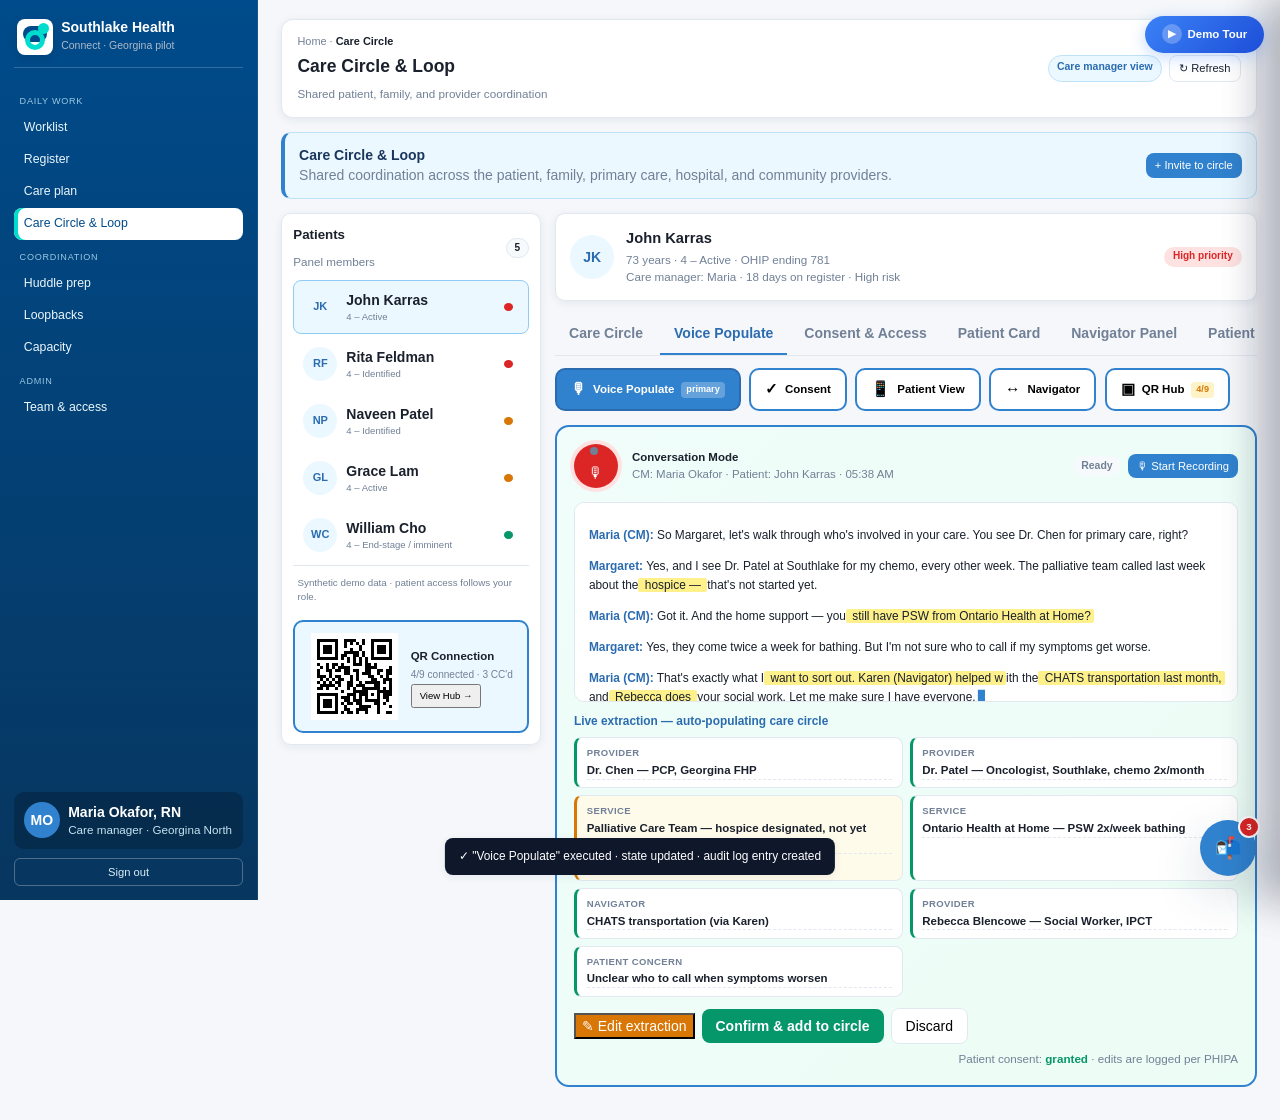
==== commit fbb4ca3e: "feat: interactive scoring blocks" ====
--- a/index.html
+++ b/index.html
@@ -7895,7 +7895,111 @@
     }
   }, true);
 
-    // CSS for new states (row-closed, confirm/disabled)
+    // ---- Scoring color blocks (risk pills) → click opens 'why this score' popover ----
+  function riskBreakdown(level) {
+    var base = {
+      high: [
+        ['SPICT 3.0', 'score 5 of 9 — 6 of 9 items present', 'red'],
+        ['CHATS', 'High 10 — frequent ED/admissions', 'red'],
+        ['ESAS pain', '5/10 chronic, worsening', 'amber'],
+        ['HOMR', 'Palliative trigger: yes', 'red'],
+        ['Falls', '2 in last 30 days', 'amber']
+      ],
+      medium: [
+        ['SPICT 3.0', 'score 3 of 9 — 3 items present', 'amber'],
+        ['CHATS', 'Medium 6', 'amber'],
+        ['ESAS', 'Pain 3/10 stable', 'green'],
+        ['Nutrition', 'Mild risk (MNA 11)', 'amber']
+      ],
+      low: [
+        ['SPICT 3.0', 'score 1 of 9 — 1 item', 'green'],
+        ['CHATS', 'Low 2', 'green'],
+        ['ESAS', 'Pain 1/10', 'green']
+      ]
+    };
+    return base[level] || base.medium;
+  }
+  document.addEventListener('click', function(e) {
+    var pill = e.target.closest('.risk-pill');
+    if (!pill) return;
+    // Build a popover anchored to the pill
+    var existing = document.getElementById('riskPopover');
+    if (existing) existing.remove();
+    var level = pill.className.indexOf('high') > -1 ? 'high' : pill.className.indexOf('medium') > -1 ? 'medium' : pill.className.indexOf('low') > -1 ? 'low' : 'medium';
+    var rows = riskBreakdown(level);
+    var colors = { red:'#dc2626', amber:'#d97706', green:'#16a34a' };
+    var pop = document.createElement('div');
+    pop.id = 'riskPopover';
+    pop.style.cssText = 'position:fixed;z-index:30000;max-width:280px;background:#fff;border:1px solid var(--line);border-radius:10px;box-shadow:0 8px 28px rgba(0,0,0,.18);padding:.7rem .8rem;font-size:.78rem';
+    var title = document.createElement('div');
+    title.style.cssText = 'font-weight:700;margin-bottom:.5rem;color:' + colors[level === 'high' ? 'red' : level === 'medium' ? 'amber' : 'green'];
+    title.textContent = '\u25cb Why \u201c' + pill.textContent.trim() + '\u201d \u2014 score drivers';
+    pop.appendChild(title);
+    rows.forEach(function(r) {
+      var row = document.createElement('div');
+      row.style.cssText = 'display:flex;align-items:center;gap:.4rem;margin:.3rem 0';
+      var dot = document.createElement('span');
+      dot.style.cssText = 'width:8px;height:8px;border-radius:50%;background:' + colors[r[2]] + ';flex:none';
+      var lbl = document.createElement('span');
+      lbl.style.cssText = 'font-weight:600;min-width:70px';
+      lbl.textContent = r[0];
+      var desc = document.createElement('span');
+      desc.style.cssText = 'color:var(--muted)';
+      desc.textContent = r[1];
+      row.appendChild(dot); row.appendChild(lbl); row.appendChild(desc);
+      pop.appendChild(row);
+    });
+    var foot = document.createElement('div');
+    foot.style.cssText = 'margin-top:.5rem;padding-top:.4rem;border-top:1px solid var(--line);color:var(--muted);font-size:.7rem';
+    foot.innerHTML = 'Auto-assessed \u00b7 click to edit \u00b7 <button class="rp-edit" style="color:var(--brand);background:none;border:none;cursor:pointer;font-size:.7rem">adjust drivers</button>';
+    pop.appendChild(foot);
+    document.body.appendChild(pop);
+    // Position near pill
+    var rect = pill.getBoundingClientRect();
+    pop.style.top = Math.min(rect.bottom + 6, window.innerHeight - 240) + 'px';
+    pop.style.left = Math.min(rect.left, window.innerWidth - 300) + 'px';
+    // Edit button in popover
+    pop.querySelector('.rp-edit').onclick = function() { pop.querySelector('.rp-edit').textContent = '\u2713 drivers editable \u2014 draft'; };
+    // Click elsewhere closes
+    setTimeout(function(){ document.addEventListener('click', function close(ev){ if (!pop.contains(ev.target) && !ev.target.closest('.risk-pill')) { pop.remove(); document.removeEventListener('click', close); } }, true); }, 0);
+    toast('\u25cb Risk driver breakdown shown \u00b7 click a driver to adjust');
+    e.stopPropagation();
+  }, true);
+
+  // ---- SPICT items: toggle checked on click (intake scoring blocks) ----
+  document.addEventListener('click', function(e) {
+    var item = e.target.closest('.spict-item');
+    if (!item) return;
+    item.classList.toggle('checked');
+    toast(item.classList.contains('checked') ? '\u2713 SPICT indicator checked \u2014 score updated' : '\u2715 SPICT indicator unchecked \u2014 score lowered');
+    e.stopPropagation();
+  }, true);
+
+  // ---- Circle avatars: highlight the matching member card ----
+  document.addEventListener('click', function(e) {
+    var av = e.target.closest('.circle-avatar');
+    if (!av) return;
+    var prev = document.querySelectorAll('.qr-member.flash');
+    prev.forEach(function(m){ m.style.boxShadow=''; });
+    // find matching member by initial or just flash the first pending
+    var members = Array.from(document.querySelectorAll('.qr-member'));
+    var match = members.find(function(m){
+      var nm = m.querySelector('.qrm-name');
+      if (!nm) return false;
+      var ini = nm.textContent.replace(/[^A-Za-z]/g,'').slice(0,2).toUpperCase();
+      return ini === av.textContent.trim().toUpperCase().slice(0,2);
+    }) || members[0];
+    if (match) {
+      match.style.boxShadow = '0 0 0 2px var(--brand), 0 4px 14px rgba(59,130,246,.3)';
+      match.style.transition = 'box-shadow .3s';
+      match.scrollIntoView({ behavior:'smooth', block:'center' });
+      setTimeout(function(){ match.style.boxShadow=''; }, 1800);
+      toast('\u2b55 ' + (match.querySelector('.qrm-name')?.textContent || 'member') + ' highlighted in circle');
+    }
+    e.stopPropagation();
+  }, true);
+
+  // CSS for new states (row-closed, confirm/disabled)
   var st = document.createElement('style');
   st.textContent = '.row-closed .pname strong{ text-decoration: line-through; color: var(--muted); } ' +
     '.due-tag.closed{ background: var(--green-bg); color: var(--green); } ' +
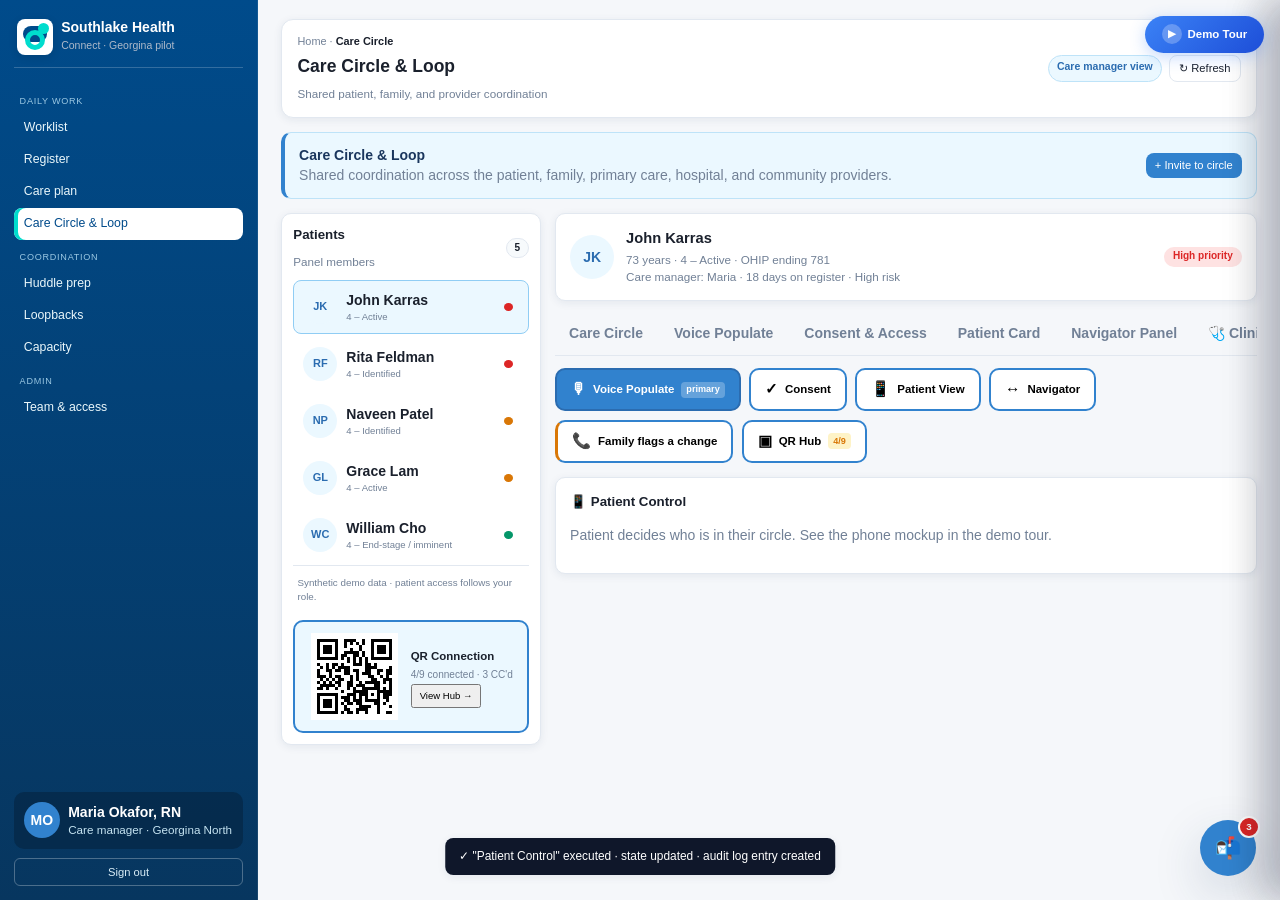
==== commit 9eadc72f: "feat: S8 clinical loop" ====
--- a/index.html
+++ b/index.html
@@ -858,6 +858,13 @@
   .nfh-step .nfh-time{font-size:.65rem;color:var(--muted);margin-top:.3rem}
   .nfh-arrow{display:flex;align-items:center;justify-content:center;width:30px;font-size:1.2rem;color:var(--muted);padding-top:1.5rem}
   .nfh-result{display:flex;align-items:center;gap:.5rem;margin-top:.8rem;padding:.5rem .8rem;background:#f0fdf4;border:1px solid #86efac;border-radius:8px;font-size:.8rem;color:#065f46}
+  .cl-trigger{display:flex;gap:.5rem;align-items:flex-start;background:#fff7ed;border:1px solid var(--amber);border-radius:10px;padding:.6rem .8rem;margin:.6rem 0;font-size:.8rem}
+  .cl-trigger-badge{background:var(--amber);color:#fff;border-radius:999px;padding:.15rem .5rem;font-size:.7rem;font-weight:700;white-space:nowrap}
+  .cl-disclaimer{margin-top:.8rem;padding:.5rem .7rem;background:var(--card,#fff);border:1px dashed var(--line);border-radius:8px;font-size:.72rem;color:var(--muted);font-style:italic}
+  .cl-steps{display:flex;gap:.4rem;align-items:stretch;margin:.7rem 0;flex-wrap:wrap}
+  .cl-result{display:none;align-items:center;gap:.5rem;margin-top:.8rem;padding:.5rem .8rem;background:#f0fdf4;border:1px solid var(--green);border-radius:10px;font-size:.8rem}
+  .cl-advance{margin-top:.4rem}
+
   .nfh-result .nfr-icon{font-size:1.1rem}
   
   .nav-handoff-list{display:grid;gap:.5rem;margin-top:1rem}
@@ -1422,7 +1429,7 @@
     </aside>
         <div class="circle-main"><div id="circlePatientBanner" class="card circle-patient-banner"></div>
           <div class="circle-tabs" role="tablist" aria-label="Care Circle features">
-            <button class="circle-tab active" data-circle-tab="circle">Care Circle</button><button class="circle-tab" data-circle-tab="voice">Voice Populate</button><button class="circle-tab" data-circle-tab="consent">Consent &amp; Access</button><button class="circle-tab" data-circle-tab="patientCard">Patient Card</button><button class="circle-tab" data-circle-tab="navigator">Navigator Panel</button><button class="circle-tab" data-circle-tab="patient-control">Patient Control</button>
+            <button class="circle-tab active" data-circle-tab="circle">Care Circle</button><button class="circle-tab" data-circle-tab="voice">Voice Populate</button><button class="circle-tab" data-circle-tab="consent">Consent &amp; Access</button><button class="circle-tab" data-circle-tab="patientCard">Patient Card</button><button class="circle-tab" data-circle-tab="navigator">Navigator Panel</button><button class="circle-tab" data-circle-tab="clinical">🩺 Clinical</button><button class="circle-tab" data-circle-tab="patient-control">Patient Control</button>
           </div>
           <div class="quick-actions" id="quickActionsStrip">
         <button class="quick-action primary" onclick="document.querySelector('[data-circle-tab=\'voice\']')?.click()">
@@ -1437,6 +1444,7 @@
         <button class="quick-action" onclick="document.querySelector('[data-circle-tab=\'navigator\']')?.click()">
           <span class="qa-icon">↔</span> Navigator
         </button>
+        <button class="quick-action" onclick="openClinicalLoop()" style="border-left:3px solid var(--amber)"><span class="qa-icon">📞</span> Family flags a change</button>
         <button class="quick-action" onclick="openQRHub()">
           <span class="qa-icon">▣</span> QR Hub <span class="qa-badge">4/9</span>
         </button>
@@ -4629,7 +4637,7 @@
   const renderers={circle:renderCircleOverview,extract:renderCircleExtract,patientCard:renderCirclePatientCard,navigator:renderCircleNavigator,transition:renderCircleTransition,
   voice:function(){ return (typeof renderVoicePanel === "function") ? renderVoicePanel(p.id) : "<div class=\"card\"><h3>🎙 Voice Populate</h3><p class=\"muted\">Live conversation to auto-extract. CM just confirms.</p></div>";},
   consent:function(){ return (typeof renderConsentPanel === "function") ? renderConsentPanel(p.id) : "<div class=\"card\"><h3>✓ Consent &amp; Access</h3><p class=\"muted\">Patient controls who sees their circle.</p></div>";},
-  "patient-control":function(){ return "<div class=\"card\"><h3>📱 Patient Control</h3><p class=\"muted\">Patient decides who is in their circle. See the phone mockup in the demo tour.</p></div>";}};
+  "patient-control":function(){ return "<div class=\"card\"><h3>📱 Patient Control</h3><p class=\"muted\">Patient decides who is in their circle. See the phone mockup in the demo tour.</p></div>";},clinical:function(){ return (typeof renderClinicalPanel === "function") ? renderClinicalPanel(p.id) : "<div class=\"card\"><h3>🩺 Clinical Assessment</h3><p class=\"muted\">Family-reported change → CM in-scope assessment → hospital partner coordination.</p></div>";}};
   $("#circleFeaturePanel").innerHTML=renderers[circleTab]();
 }
 function circleCard(title,content,extra=""){return `<article class="circle-card"><div class="card-title"><h3>${title}</h3>${extra}</div>${content}</article>`;}
@@ -6287,6 +6295,50 @@
 
 
 /* ========== QR CONNECTION HUB ========== */
+function renderClinicalPanel(patientId) {
+  var p = (typeof patients !== "undefined" && patients.find ? patients.find(function(x){return x.id===patientId;}) : null) || (typeof selectedPatient === "function" ? selectedPatient() : null);
+  var nm = p ? p.name : "John Karras";
+  return `
+    <div class="card">
+      <div style="display:flex;align-items:center;justify-content:space-between;flex-wrap:wrap;gap:.5rem">
+        <h3 style="margin:0">🩺 Clinical Assessment · 3-Step Loop</h3>
+        <span class="risk-pill low">Within RN scope</span>
+      </div>
+      <div class="cl-trigger">
+        <span class="cl-trigger-badge">📞 09:14 · within service hours</span>
+        <div><strong>Daughter reported:</strong> "Dad seems more confused than usual today." — Maria listens, then asks relevant clinical questions <em>within her RN scope</em> (not a diagnosis).</div>
+      </div>
+      <div class="cl-steps">
+        <div class="nfh-step done" data-cl-step="1">
+          <h5>1. In-scope check</h5>
+          <p>Maria: 5 quick questions · AMT 22/30 (↓ from 26 baseline) · O₂ 94% · pain 2/10 → flags "further clinical assessment needed"</p>
+          <span class="nfh-actor">Maria (RN)</span>
+          <div class="nfh-time">09:20 · within RN scope</div>
+        </div>
+        <div class="nfh-arrow">→</div>
+        <div class="nfh-step active" data-cl-step="2">
+          <h5>2. Hospital partner</h5>
+          <p>Maria → St. Joseph's acute team · discussing assessment options: home visit vs clinic vs ED</p>
+          <span class="nfh-actor">Maria → Hospital partner</span>
+          <div class="nfh-time">09:31 · in progress</div>
+        </div>
+        <div class="nfh-arrow">→</div>
+        <div class="nfh-step pending" data-cl-step="3">
+          <h5>3. Outcome → family + circle</h5>
+          <p>Home assessment scheduled Jun 20 · daughter + circle updated</p>
+          <span class="nfh-actor">System → CM + family</span>
+          <div class="nfh-time">expected Jun 20</div>
+        </div>
+      </div>
+      <div class="cl-result" data-cl-result>
+        <span>✅</span><div><strong>Loop closed:</strong> assessment booked, daughter + circle notified. CM didn't diagnose — she assessed in scope and coordinated the right clinical team.</div>
+      </div>
+      <div class="cl-disclaimer">Clinical assessment and care pathways depend on patient needs, available services and clinical judgment. Maria acts within RN scope — she does not diagnose or replace the clinical team.</div>
+      <button class="primary-button compact-button cl-advance" data-cl-advance="${nm}">Advance clinical loop →</button>
+    </div>
+  `;
+}
+
 function renderQrHub(patientId) {
   const p = patients.find(x => x.id === patientId) || patients[0];
   const team = p.team || [];
@@ -7681,6 +7733,49 @@
       }, 400);
     }, 150);
   };
+
+  // ---- openClinicalLoop: worklist "Family flags a change" opens the clinical tab ----
+  window.openClinicalLoop = function() {
+    document.querySelectorAll('[data-view]').forEach(function(b){ if (b.dataset.view === 'careCircleView') b.click(); });
+    setTimeout(function(){
+      document.querySelectorAll('[data-circle-tab]').forEach(function(b){ if (b.dataset.circleTab === 'clinical') b.click(); });
+      setTimeout(function(){
+        var panel = document.querySelector('.cl-trigger');
+        if (panel) panel.scrollIntoView({ behavior:'smooth', block:'center' });
+        if (typeof showToast === 'function') showToast('\ud83d\udcde Family-reported change \u00b7 CM assessing in scope \u00b7 not a diagnosis');
+      }, 400);
+    }, 200);
+  };
+
+  // ---- Clinical 3-step advance: flips step states, not just a toast ----
+  document.addEventListener('click', function(e) {
+    var btn = e.target.closest('.cl-advance');
+    if (!btn) return;
+    var card = btn.closest('.card');
+    if (!card) return;
+    var s1 = card.querySelector('[data-cl-step="1"]');
+    var s2 = card.querySelector('[data-cl-step="2"]');
+    var s3 = card.querySelector('[data-cl-step="3"]');
+    var result = card.querySelector('[data-cl-result]');
+    var step = btn.dataset.clStage || '0';
+    if (step === '0') {
+      // advance to "hospital partner confirmed"
+      s2.classList.remove('active'); s2.classList.add('done');
+      s3.classList.remove('pending'); s3.classList.add('active');
+      btn.textContent = 'Confirm outcome \u2192';
+      btn.dataset.clStage = '1';
+      if (typeof showToast === 'function') showToast('\u2705 Hospital partner confirmed home assessment Jun 20 \u00b7 waiting on outcome');
+    } else if (step === '1') {
+      s3.classList.remove('active'); s3.classList.add('done');
+      btn.textContent = '\u2713 Loop closed';
+      btn.disabled = true;
+      btn.style.background = 'var(--muted)';
+      if (result) result.style.display = 'flex';
+      if (typeof showToast === 'function') showToast('\u2705 Clinical loop closed \u00b7 daughter + circle notified \u00b7 PHIPA audit entry logged');
+    }
+    e.stopPropagation();
+  }, true);
+
   function toast(msg) { if (typeof window.showToast === 'function') window.showToast(msg); }
 
   // Helper: update QR hub stats to match actual member states
@@ -7999,6 +8094,45 @@
     e.stopPropagation();
   }, true);
 
+  // ---- Worklist: patient name → select; chevron → expand row; priority dot → why-this-priority ----
+  document.addEventListener('click', function(e) {
+    var pn = e.target.closest('.pname');
+    if (pn) {
+      document.querySelectorAll('.worklist-row, .row-item').forEach(function(r){ r.classList.remove('selected'); });
+      var row = pn.closest('.worklist-row, .row-item, li, .card');
+      if (row) row.classList.add('selected');
+      var nm = pn.textContent.trim().split(/\s+/)[0];
+      toast('\u25b6 ' + nm + ' selected \u2014 full card loaded \u00b7 3 fields auto-filled');
+      e.stopPropagation();
+      return;
+    }
+    var chev = e.target.closest('.chev');
+    if (chev) {
+      var row2 = chev.closest('.worklist-row, .row-item, li, .card, [class*="row"]');
+      var detail = row2 ? row2.querySelector('.row-detail, [class*="expand"], .action-detail') : null;
+      if (detail) {
+        var open = detail.style.display !== 'none';
+        detail.style.display = open ? 'none' : 'block';
+        chev.textContent = open ? '\u203a' : '\u2039';
+        if (chev.dataset.orig) chev.textContent = chev.dataset.orig;
+        toast(open ? 'row collapsed' : 'row expanded \u2014 task detail shown');
+      } else {
+        // no nested detail: flash the row
+        if (row2) { row2.style.background = 'var(--brand-bg)'; setTimeout(function(){ row2.style.background=''; }, 600); }
+        toast('task detail \u2014 no sub-items, row highlighted');
+      }
+      e.stopPropagation();
+      return;
+    }
+    var pdot = e.target.closest('.priority-dot');
+    if (pdot) {
+      var pcolor = pdot.className.indexOf('red') > -1 ? 'High' : pdot.className.indexOf('amber') > -1 ? 'Elevated' : 'Standard';
+      toast('\u25cf ' + pcolor + ' priority \u00b7 driver: recent ED use + ACP gap \u00b7 <a href="#" style="color:var(--brand)">adjust</a>');
+      e.stopPropagation();
+      return;
+    }
+  }, true);
+
   // CSS for new states (row-closed, confirm/disabled)
   var st = document.createElement('style');
   st.textContent = '.row-closed .pname strong{ text-decoration: line-through; color: var(--muted); } ' +
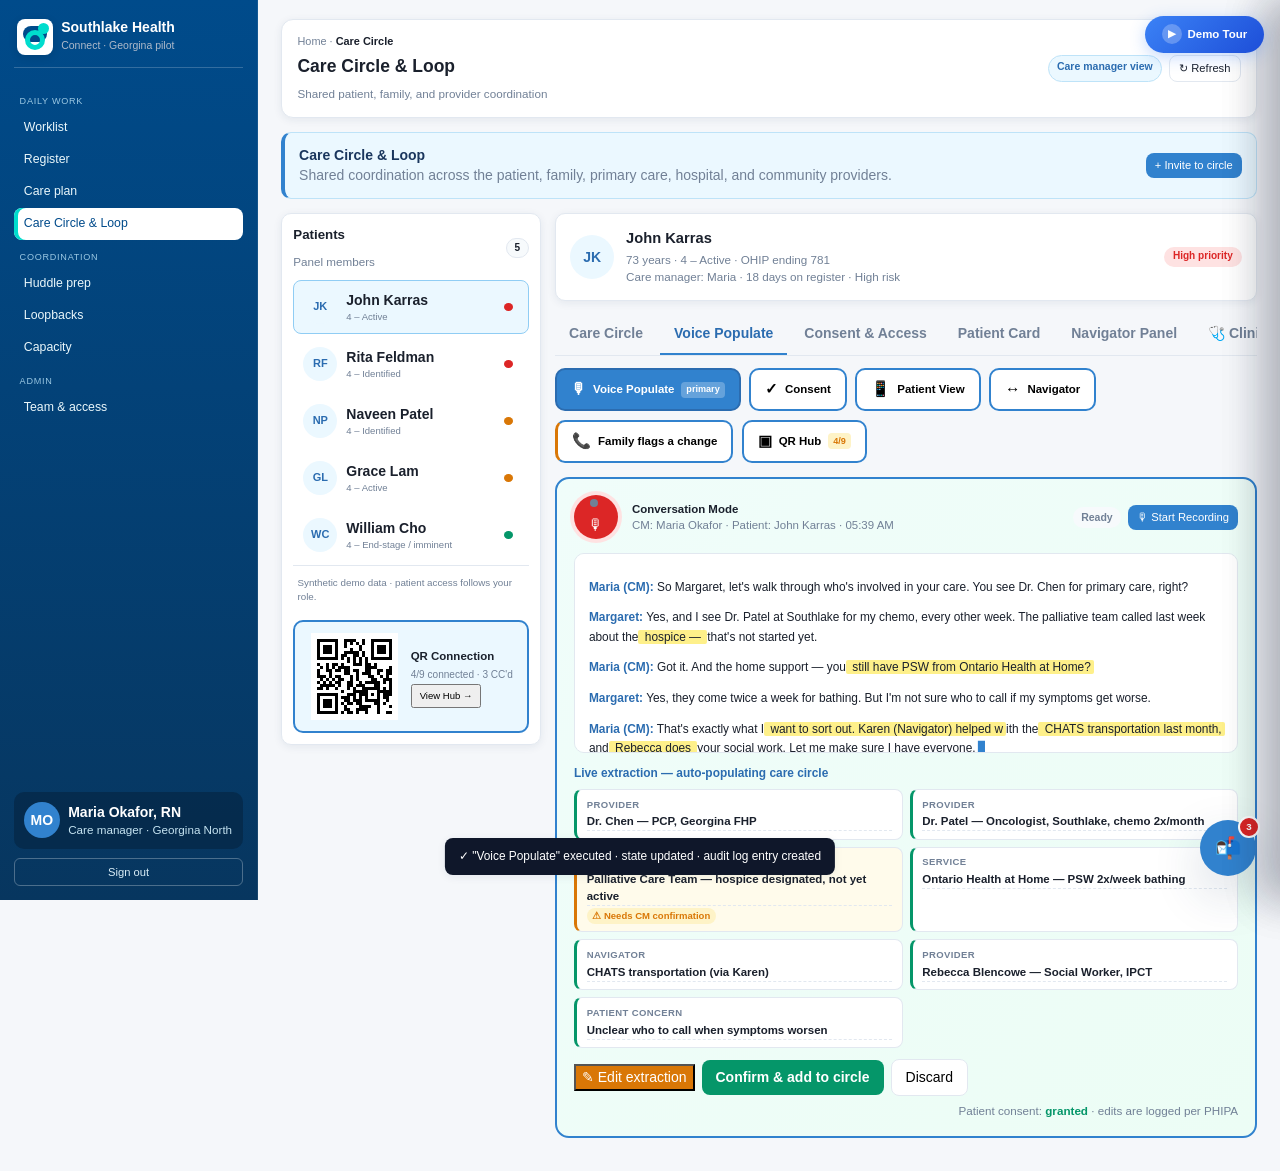
==== commit 653cd5c5: "refactor S8 to CM task workflow" ====
--- a/index.html
+++ b/index.html
@@ -6298,46 +6298,61 @@
 function renderClinicalPanel(patientId) {
   var p = (typeof patients !== "undefined" && patients.find ? patients.find(function(x){return x.id===patientId;}) : null) || (typeof selectedPatient === "function" ? selectedPatient() : null);
   var nm = p ? p.name : "John Karras";
+  // 5 CM tasks: state 0=done,1=active,2=pending
+  var T = [
+    { t: "Triage the call", note: "≈2 min · no new system", sub: [
+      "Log the report — who / when / what changed",
+      "3 quick safety checks: any fall? meds changed? eating & drinking?" ] },
+    { t: "In-scope assessment", note: "RN scope · NOT a diagnosis", sub: [
+      "Re-screen: AMT, confusion timeline, O₂, pain, falls",
+      "Compare to last baseline (Jun 3)" ] },
+    { t: "Make the escalation call", note: "documented + audited", sub: [
+      "Judgment: new + progressive → needs a clinician look",
+      "Write the reason into the record (audit trail)" ] },
+    { t: "Contact the right partner", note: "from John's circle", sub: [
+      "Chose St. Joseph's acute team",
+      "Agreed options: home visit / clinic / ED" ] },
+    { t: "Notify & close the loop", note: "family + circle", sub: [
+      "Told daughter what's happening & when",
+      "Circle updated · follow-up set for Jun 20" ] }
+  ];
+  var rows = T.map(function(x, i){
+    var st = i===0 ? 'done' : (i===1 ? 'active' : 'pending');
+    var mark = st==='done' ? '\u2713' : (st==='active' ? '\u25b6' : '\u25cb');
+    var color = st==='done' ? 'var(--green)' : (st==='active' ? 'var(--amber)' : 'var(--muted)');
+    return '<div class="cl-task '+st+'" data-cl-task="'+(i+1)+'" style="border-left:3px solid '+color+'">'
+      + '<div style="display:flex;gap:.5rem;align-items:flex-start">'
+      +   '<span style="font-weight:800;color:'+color+'">'+mark+'</span>'
+      +   '<div style="flex:1"><strong style="font-size:.86rem">'+(i+1)+'. '+x.t+'</strong> <small style="color:var(--muted);font-size:.68rem">'+x.note+'</small>'
+      +     '<ul style="margin:.35rem 0 0 .1rem;list-style:none;font-size:.78rem;color:var(--ink-2,#475569)">'
+      +     x.sub.map(function(s){ return '<li style="margin:.15rem 0">\u00b7 '+s+'</li>'; }).join('')
+      +     '</ul></div></div></div>';
+  }).join('');
   return `
     <div class="card">
-      <div style="display:flex;align-items:center;justify-content:space-between;flex-wrap:wrap;gap:.5rem">
-        <h3 style="margin:0">🩺 Clinical Assessment · 3-Step Loop</h3>
-        <span class="risk-pill low">Within RN scope</span>
+      <div style="display:flex;align-items:center;gap:.5rem;flex-wrap:wrap;margin-bottom:.2rem">
+        <h3 style="margin:0;flex:1">🩺 Family flagged a change — CM's workflow</h3>
+        <span class="risk-pill low">In RN scope</span>
+      </div>
+      <div style="font-size:.82rem;color:var(--muted);margin-bottom:.6rem">
+        What a Care Manager <strong style="color:var(--ink)">actually does</strong> — 5 concrete tasks. She assesses in scope and routes to the right clinical team; she does not diagnose.
       </div>
       <div class="cl-trigger">
-        <span class="cl-trigger-badge">📞 09:14 · within service hours</span>
-        <div><strong>Daughter reported:</strong> "Dad seems more confused than usual today." — Maria listens, then asks relevant clinical questions <em>within her RN scope</em> (not a diagnosis).</div>
-      </div>
-      <div class="cl-steps">
-        <div class="nfh-step done" data-cl-step="1">
-          <h5>1. In-scope check</h5>
-          <p>Maria: 5 quick questions · AMT 22/30 (↓ from 26 baseline) · O₂ 94% · pain 2/10 → flags "further clinical assessment needed"</p>
-          <span class="nfh-actor">Maria (RN)</span>
-          <div class="nfh-time">09:20 · within RN scope</div>
-        </div>
-        <div class="nfh-arrow">→</div>
-        <div class="nfh-step active" data-cl-step="2">
-          <h5>2. Hospital partner</h5>
-          <p>Maria → St. Joseph's acute team · discussing assessment options: home visit vs clinic vs ED</p>
-          <span class="nfh-actor">Maria → Hospital partner</span>
-          <div class="nfh-time">09:31 · in progress</div>
-        </div>
-        <div class="nfh-arrow">→</div>
-        <div class="nfh-step pending" data-cl-step="3">
-          <h5>3. Outcome → family + circle</h5>
-          <p>Home assessment scheduled Jun 20 · daughter + circle updated</p>
-          <span class="nfh-actor">System → CM + family</span>
-          <div class="nfh-time">expected Jun 20</div>
-        </div>
+        <span class="cl-trigger-badge">📞 09:14 · logged</span>
+        <div><strong>Daughter called:</strong> "Dad seems more confused than usual." — <em>auto-logged, no CM work here</em></div>
+      </div>
+      <div style="display:grid;gap:.5rem;margin:.7rem 0" data-cl-tasks>
+        ${rows}
       </div>
       <div class="cl-result" data-cl-result>
-        <span>✅</span><div><strong>Loop closed:</strong> assessment booked, daughter + circle notified. CM didn't diagnose — she assessed in scope and coordinated the right clinical team.</div>
-      </div>
-      <div class="cl-disclaimer">Clinical assessment and care pathways depend on patient needs, available services and clinical judgment. Maria acts within RN scope — she does not diagnose or replace the clinical team.</div>
-      <button class="primary-button compact-button cl-advance" data-cl-advance="${nm}">Advance clinical loop →</button>
+        <span>✅</span><div><strong>All 5 tasks done.</strong> John seen at home Jun 20 · daughter + circle notified · PHIPA audit logged. <a href="#" style="color:var(--brand)" data-cl-link>Care Plan: Escalation plan</a></div>
+      </div>
+      <div class="cl-disclaimer">Care pathways depend on the patient's needs, available services and clinical judgment. Maria acts within RN scope — she does not diagnose, and does not replace his doctor or the clinical team.</div>
+      <button class="primary-button compact-button cl-advance" data-cl-advance="${nm}">▶ Complete task 2 (In-scope assessment)</button>
     </div>
   `;
 }
+
 
 function renderQrHub(patientId) {
   const p = patients.find(x => x.id === patientId) || patients[0];
@@ -7551,7 +7566,7 @@
     var panel = document.createElement('div');
     panel.id = 'inlineVoicePanel';
     panel.style.cssText = 'margin-top:1rem;padding:1rem;background:var(--soft);border:2px solid var(--brand);border-radius:10px';
-    panel.innerHTML = '<div style="display:flex;align-items:center;gap:.6rem;margin-bottom:.7rem"><span style="font-size:1.2rem">🎙</span><div style="flex:1"><strong style="font-size:.85rem">Voice Visit — ' + pName + '</strong><br><small style="color:var(--muted)">Speak naturally. System extracts in real-time. You just confirm.</small></div><button id="ivToggle" class="primary-button compact-button" style="white-space:nowrap">🎙 Start</button></div><div id="ivStatus" style="font-size:.75rem;padding:.25rem .6rem;border-radius:999px;background:var(--soft);display:inline-block;margin-bottom:.5rem">Ready — click Start when you call the patient</div><div style="display:grid;gap:.35rem;margin:.5rem 0"><div style="padding:.4rem .6rem;background:#fff;border:1px solid var(--line);border-radius:6px;font-size:.8rem"><strong>Extracted:</strong> Dr. Chen (PCP) — confirmed</div><div style="padding:.4rem .6rem;background:#fff;border:1px solid var(--line);border-radius:6px;font-size:.8rem"><strong>Extracted:</strong> Dr. Patel (Onc) — confirmed</div><div style="padding:.4rem .6rem;background:#fff;border:1px dashed var(--amber);border-radius:6px;font-size:.8rem"><strong style="color:var(--amber)">Needs confirm:</strong> Hospice team — "maybe" mentioned</div></div><div style="display:flex;gap:.5rem;margin-top:.6rem"><button id="ivConfirm" class="primary-button compact-button" style="background:var(--green)">✓ Confirm all 3</button><button id="ivDiscard" class="ghost-button compact-button">Discard</button></div>';
+    panel.innerHTML = '<div style="display:flex;align-items:center;gap:.6rem;margin-bottom:.7rem"><span style="font-size:1.2rem">🎙</span><div style="flex:1"><strong style="font-size:.85rem">Voice Visit — ' + pName + '</strong><br><small style="color:var(--muted)">Speak naturally. System extracts in real-time. You confirm or edit.</small></div><button id="ivToggle" class="primary-button compact-button" style="white-space:nowrap">🎙 Start</button></div><div id="ivStatus" style="font-size:.75rem;padding:.25rem .6rem;border-radius:999px;background:var(--soft);display:inline-block;margin-bottom:.5rem">Ready — click Start when you call the patient</div><div id="ivExtracts" style="display:grid;gap:.35rem;margin:.5rem 0"><div class="iv-extract" contenteditable="true" data-iv-edit style="padding:.4rem .6rem;background:#fff;border:1px solid var(--line);border-radius:6px;font-size:.8rem;outline:none"><strong>Extracted:</strong> Dr. Chen (PCP) — confirmed</div><div class="iv-extract" contenteditable="true" data-iv-edit style="padding:.4rem .6rem;background:#fff;border:1px solid var(--line);border-radius:6px;font-size:.8rem;outline:none"><strong>Extracted:</strong> Dr. Patel (Onc) — confirmed</div><div class="iv-extract uncertain" contenteditable="true" data-iv-edit style="padding:.4rem .6rem;background:#fff;border:1px dashed var(--amber);border-radius:6px;font-size:.8rem;outline:none"><strong style="color:var(--amber)">Needs confirm:</strong> Hospice team — "maybe" mentioned</div></div><div style="display:flex;gap:.5rem;margin-top:.6rem;flex-wrap:wrap;align-items:center"><button id="ivEdit" class="ghost-button compact-button" style="background:var(--amber);color:#fff">✎ Edit extraction</button><button id="ivSave" class="primary-button compact-button hidden" style="background:var(--green)">💾 Save changes</button><button id="ivConfirm" class="primary-button compact-button" style="background:var(--green)">✓ Confirm all 3</button><button id="ivDiscard" class="ghost-button compact-button">Discard</button></div>';
     host.appendChild(panel);
     btn.textContent = '✕ Close voice';
     btn.classList.remove('primary-button');
@@ -7585,6 +7600,32 @@
       btn.classList.add('primary-button');
       btn.classList.remove('ghost-button');
       showToast('Extraction discarded. No changes.');
+    });
+    // Edit / Save buttons for Voice Visit
+    var ivEdit = panel.querySelector('#ivEdit');
+    var ivSave = panel.querySelector('#ivSave');
+    ivEdit.addEventListener('click', function() {
+      var editing = panel.classList.toggle('iv-editing');
+      panel.querySelectorAll('[data-iv-edit]').forEach(function(x){
+        if (editing) { x.style.boxShadow='inset 0 0 0 1px var(--amber)'; x.style.background='#fffbeb'; }
+        else { x.style.boxShadow=''; x.style.background = x.classList.contains('uncertain') ? '#fff' : '#fff'; }
+      });
+      ivEdit.textContent = editing ? '✓ Done editing' : '✎ Edit extraction';
+      ivEdit.style.background = editing ? 'var(--green)' : 'var(--amber)';
+      ivSave.classList.toggle('hidden', !editing);
+      if (editing) showToast('✎ Edit mode · click any line to correct the AI extract');
+    });
+    ivSave.addEventListener('click', function() {
+      var n = panel.querySelectorAll('[data-iv-edit]').length;
+      panel.querySelectorAll('[data-iv-edit]').forEach(function(x){ x.style.boxShadow='inset 0 0 0 1px var(--green)'; x.style.background='var(--green-bg)'; });
+      ivSave.classList.add('hidden');
+      ivEdit.disabled = true; ivEdit.textContent='✓ Edited'; ivEdit.style.background='var(--muted)';
+      panel.classList.remove('iv-editing');
+      var badge=document.createElement('div');
+      badge.style.cssText='margin-top:.5rem;padding:.4rem .6rem;background:var(--green-bg);border:1px solid var(--green);border-radius:6px;font-size:.78rem;color:var(--green);font-weight:600';
+      badge.textContent='✅ ' + n + ' extract(s) saved with manual edits · timestamp ' + new Date().toLocaleTimeString() + ' · PHIPA audit entry';
+      panel.querySelector('#ivExtracts').after(badge);
+      showToast('💾 Voice Visit extract saved · ' + n + ' fields edited · PHIPA logged');
     });
   });
 
@@ -7747,64 +7788,46 @@
     }, 200);
   };
 
-  // ---- Clinical 3-step advance: flips step states, not just a toast ----
+  // ---- Clinical 5-task workflow advance: complete one CM task per click ----
   document.addEventListener('click', function(e) {
     var btn = e.target.closest('.cl-advance');
     if (!btn) return;
     var card = btn.closest('.card');
     if (!card) return;
-    var s1 = card.querySelector('[data-cl-step="1"]');
-    var s2 = card.querySelector('[data-cl-step="2"]');
-    var s3 = card.querySelector('[data-cl-step="3"]');
+    var tasks = Array.from(card.querySelectorAll('[data-cl-task]'));
     var result = card.querySelector('[data-cl-result]');
-    var step = btn.dataset.clStage || '0';
-    if (step === '0') {
-      // advance to "hospital partner confirmed"
-      s2.classList.remove('active'); s2.classList.add('done');
-      s3.classList.remove('pending'); s3.classList.add('active');
-      btn.textContent = 'Confirm outcome \u2192';
-      btn.dataset.clStage = '1';
-      if (typeof showToast === 'function') showToast('\u2705 Hospital partner confirmed home assessment Jun 20 \u00b7 waiting on outcome');
-    } else if (step === '1') {
-      s3.classList.remove('active'); s3.classList.add('done');
-      btn.textContent = '\u2713 Loop closed';
-      btn.disabled = true;
-      btn.style.background = 'var(--muted)';
-      if (result) result.style.display = 'flex';
-      if (typeof showToast === 'function') showToast('\u2705 Clinical loop closed \u00b7 daughter + circle notified \u00b7 PHIPA audit entry logged');
+    var stage = parseInt(btn.dataset.clStage || '1', 10); // which task is currently active
+    var names = ['','In-scope assessment','Escalation call','Contact the right partner','Notify & close the loop'];
+    if (stage <= 4) {
+      // mark current active task done, activate next
+      var cur = tasks[stage-1];
+      cur.className = cur.className.replace('active','done');
+      cur.querySelector('span').textContent = '\u2713';
+      cur.style.borderLeftColor = 'var(--green)';
+      var nxt = tasks[stage];
+      if (nxt) {
+        nxt.className = nxt.className.replace('pending','active');
+        nxt.querySelector('span').textContent = '\u25b6';
+        nxt.style.borderLeftColor = 'var(--amber)';
+      }
+      stage++;
+      btn.dataset.clStage = String(stage);
+      if (stage <= 4) {
+        btn.textContent = '\u25b6 Complete task ' + (stage+1) + ' (' + names[stage] + ')';
+        if (typeof showToast === 'function') showToast('\u2713 Task ' + stage + ' done: ' + names[stage-1] + ' \u2014 next: ' + names[stage]);
+      } else {
+        // all done
+        btn.textContent = '\u2713 Workflow complete';
+        btn.disabled = true;
+        btn.style.background = 'var(--muted)';
+        if (result) result.style.display = 'flex';
+        if (typeof showToast === 'function') showToast('\u2705 All 5 CM tasks complete \u00b7 John seen Jun 20 \u00b7 PHIPA audit logged');
+        var lk = result ? result.querySelector('[data-cl-link]') : null;
+        if (lk) lk.onclick = function(ev){ ev.preventDefault(); document.querySelectorAll('[data-view]').forEach(function(b){ if (b.dataset.view === 'carePlanView') b.click(); }); if (typeof showToast === 'function') showToast('\u2192 Care Plan: Escalation plan'); };
+      }
     }
     e.stopPropagation();
   }, true);
-
-  function toast(msg) { if (typeof window.showToast === 'function') window.showToast(msg); }
-
-  // Helper: update QR hub stats to match actual member states
-  function syncQRStats() {
-    document.querySelectorAll('.qr-hub').forEach(function(hub) {
-      var connected = hub.querySelectorAll('.qr-member.connected').length;
-      var pending = hub.querySelectorAll('.qr-member.pending').length;
-      var total = connected + pending;
-      var stats = hub.querySelectorAll('.qr-stat');
-      if (stats[0]) stats[0].querySelector('strong').textContent = String(connected);
-      if (stats[1]) stats[1].querySelector('strong').textContent = String(pending);
-      // header summary
-      var head = hub.querySelector('.ch-sub');
-      if (head) head.textContent = connected + ' connected \u00b7 ' + pending + ' pending \u00b7 3 notes CC\'d this month';
-      var stat = hub.querySelector('.ch-stat');
-      if (stat) stat.textContent = connected + '/' + total;
-    });
-    // roster summary card
-    document.querySelectorAll('[data-qr="southlake-qr-hub-summary"]').forEach(function(box) {
-      var card = box.closest('div');
-      var info = card && card.querySelector('small');
-      var hub = document.querySelector('.qr-hub');
-      if (hub && info) {
-        var c = hub.querySelectorAll('.qr-member.connected').length;
-        var p = hub.querySelectorAll('.qr-member.pending').length;
-        info.textContent = c + '/' + (c+p) + ' connected \u00b7 ' + p + ' pending';
-      }
-    });
-  }
 
   // ---- 1. QR "Share": flip a pending member to connected, update stats ----
   document.addEventListener('click', function(e) {
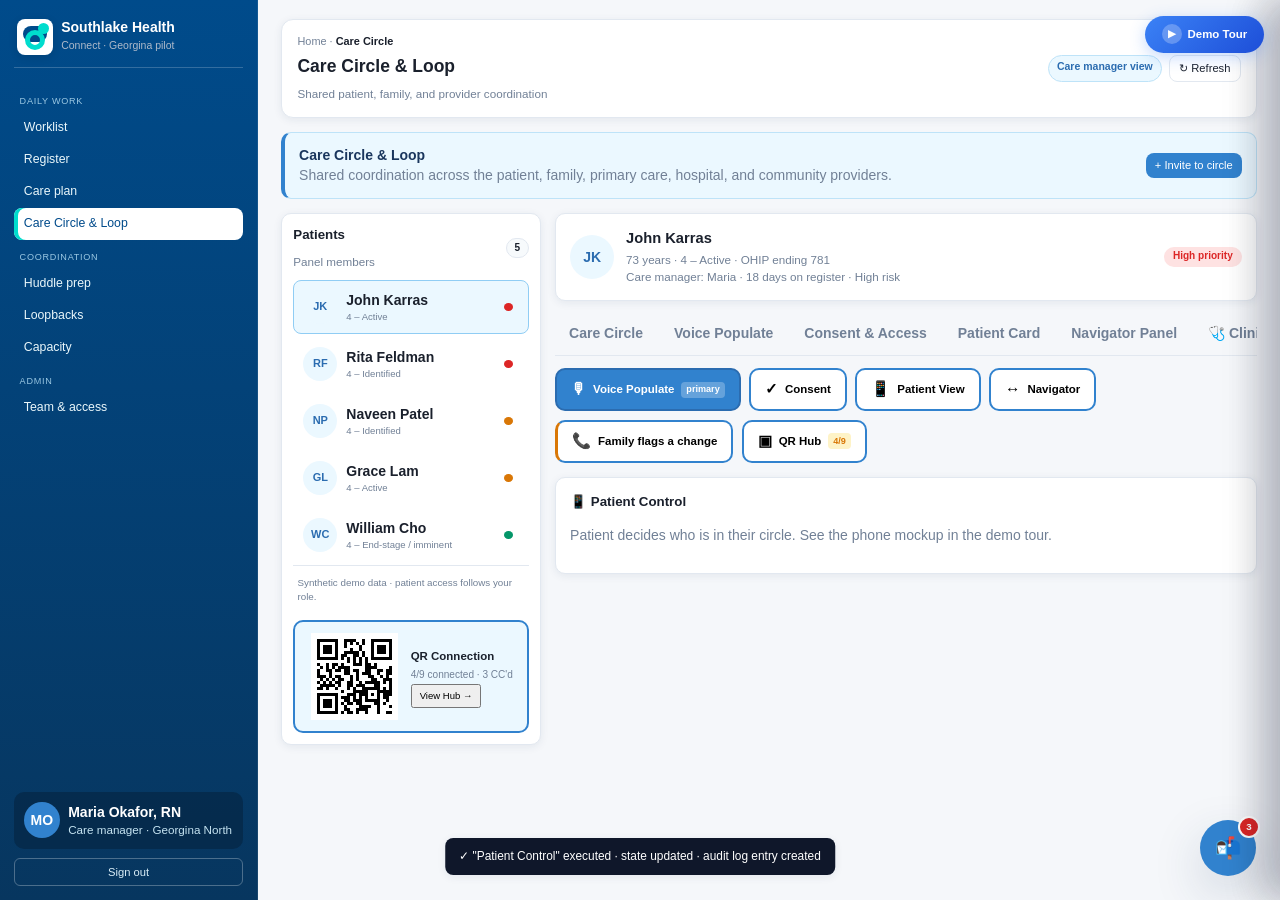
==== commit 8b69e982: "feat: S8 routed to real features" ====
--- a/index.html
+++ b/index.html
@@ -1090,6 +1090,11 @@
               <span style="font-weight:600;font-size:.82rem;flex:1">Patricia W · Voice visit</span>
               <span style="font-size:.7rem;color:var(--muted)">3:00 PM</span>
               <span class="tag" style="background:var(--blue-bg);color:var(--blue);font-size:.65rem">voice</span>
+            </div>
+            <div class="tp-row" style="display:flex;align-items:center;gap:.6rem;padding:.5rem .7rem;background:var(--amber-bg);border:1px solid var(--amber);border-radius:8px;cursor:pointer" onclick="openClinicalLoop()">
+              <span style="font-weight:600;font-size:.82rem;flex:1">📞 John's daughter flagged a change</span>
+              <span style="font-size:.7rem;color:var(--amber);font-weight:700">assess now →</span>
+              <span class="tag" style="background:var(--red-bg);color:var(--red);font-size:.65rem">clinical</span>
             </div>
             <div class="tp-row" style="display:flex;align-items:center;gap:.6rem;padding:.5rem .7rem;background:var(--soft);border-radius:8px">
               <span style="font-weight:600;font-size:.82rem;flex:1">Douglas H · Check-in call</span>
@@ -6300,33 +6305,34 @@
   var nm = p ? p.name : "John Karras";
   // 5 CM tasks: state 0=done,1=active,2=pending
   var T = [
-    { t: "Triage the call", note: "≈2 min · no new system", sub: [
-      "Log the report — who / when / what changed",
-      "3 quick safety checks: any fall? meds changed? eating & drinking?" ] },
-    { t: "In-scope assessment", note: "RN scope · NOT a diagnosis", sub: [
-      "Re-screen: AMT, confusion timeline, O₂, pain, falls",
-      "Compare to last baseline (Jun 3)" ] },
+    { t: "Triage the call", note: "\u22482 min \u00b7 no new system", sub: [
+      "Log the report \u2014 who / when / what changed",
+      "3 quick safety checks: any fall? meds changed? eating & drinking?" ], route: null },
+    { t: "In-scope assessment", note: "RN scope \u00b7 NOT a diagnosis", sub: [
+      "Re-screen: AMT, confusion timeline, O\u2082, pain, falls",
+      "Compare to last baseline (Jun 3)" ], route: { label: "\ud83c\udf99 record it in Voice Visit", fn: "openVoiceVisit" } },
     { t: "Make the escalation call", note: "documented + audited", sub: [
-      "Judgment: new + progressive → needs a clinician look",
-      "Write the reason into the record (audit trail)" ] },
+      "Judgment: new + progressive \u2192 needs a clinician look",
+      "Write the reason into the record (audit trail)" ], route: { label: "\u2192 Care Plan \u00b7 Escalation", fn: "openCarePlanEscalation" } },
     { t: "Contact the right partner", note: "from John's circle", sub: [
       "Chose St. Joseph's acute team",
-      "Agreed options: home visit / clinic / ED" ] },
+      "Agreed options: home visit / clinic / ED" ], route: { label: "\ud83d\udd35 open in Care Circle", fn: "openCirclePartner" } },
     { t: "Notify & close the loop", note: "family + circle", sub: [
       "Told daughter what's happening & when",
-      "Circle updated · follow-up set for Jun 20" ] }
+      "Circle updated \u00b7 follow-up set for Jun 20" ], route: { label: "\ud83d\udd1c Loopbacks + notify", fn: "openLoopback" } }
   ];
   var rows = T.map(function(x, i){
     var st = i===0 ? 'done' : (i===1 ? 'active' : 'pending');
     var mark = st==='done' ? '\u2713' : (st==='active' ? '\u25b6' : '\u25cb');
     var color = st==='done' ? 'var(--green)' : (st==='active' ? 'var(--amber)' : 'var(--muted)');
+    var routeBtn = x.route ? '<button class="ghost-button compact-button cl-route" data-cl-route="'+x.route.fn+'" style="margin-top:.4rem;background:transparent;border:1px solid var(--brand);color:var(--brand);font-size:.72rem">' + x.route.label + '</button>' : '';
     return '<div class="cl-task '+st+'" data-cl-task="'+(i+1)+'" style="border-left:3px solid '+color+'">'
       + '<div style="display:flex;gap:.5rem;align-items:flex-start">'
       +   '<span style="font-weight:800;color:'+color+'">'+mark+'</span>'
       +   '<div style="flex:1"><strong style="font-size:.86rem">'+(i+1)+'. '+x.t+'</strong> <small style="color:var(--muted);font-size:.68rem">'+x.note+'</small>'
       +     '<ul style="margin:.35rem 0 0 .1rem;list-style:none;font-size:.78rem;color:var(--ink-2,#475569)">'
       +     x.sub.map(function(s){ return '<li style="margin:.15rem 0">\u00b7 '+s+'</li>'; }).join('')
-      +     '</ul></div></div></div>';
+      +     '</ul>' + routeBtn + '</div></div></div>';
   }).join('');
   return `
     <div class="card">
@@ -6335,7 +6341,7 @@
         <span class="risk-pill low">In RN scope</span>
       </div>
       <div style="font-size:.82rem;color:var(--muted);margin-bottom:.6rem">
-        What a Care Manager <strong style="color:var(--ink)">actually does</strong> — 5 concrete tasks. She assesses in scope and routes to the right clinical team; she does not diagnose.
+        What a Care Manager <strong style="color:var(--ink)">actually does</strong> — 5 tasks. Each task shows <strong>where in this tool</strong> it happens. She assesses in scope and routes to the right team; she does not diagnose.
       </div>
       <div class="cl-trigger">
         <span class="cl-trigger-badge">📞 09:14 · logged</span>
@@ -6345,15 +6351,13 @@
         ${rows}
       </div>
       <div class="cl-result" data-cl-result>
-        <span>✅</span><div><strong>All 5 tasks done.</strong> John seen at home Jun 20 · daughter + circle notified · PHIPA audit logged. <a href="#" style="color:var(--brand)" data-cl-link>Care Plan: Escalation plan</a></div>
+        <span>✅</span><div><strong>All 5 tasks done.</strong> John seen at home Jun 20 · daughter + circle notified · PHIPA audit logged.</div>
       </div>
       <div class="cl-disclaimer">Care pathways depend on the patient's needs, available services and clinical judgment. Maria acts within RN scope — she does not diagnose, and does not replace his doctor or the clinical team.</div>
       <button class="primary-button compact-button cl-advance" data-cl-advance="${nm}">▶ Complete task 2 (In-scope assessment)</button>
     </div>
   `;
 }
-
-
 function renderQrHub(patientId) {
   const p = patients.find(x => x.id === patientId) || patients[0];
   const team = p.team || [];
@@ -6364,6 +6368,7 @@
     { name: 'Palliative Team', connected: true, time: 'Jun 10' },
     { name: 'Social Worker', connected: true, time: 'Jun 12' },
     { name: 'Hospice Designated', connected: false },
+     { name: "St. Joseph's acute team", connected: false },
     { name: 'Ontario Health at Home', connected: false },
     { name: 'Navigator (CHATS)', connected: false },
     { name: 'Caregiver (family)', connected: false },
@@ -8156,6 +8161,15 @@
     }
   }, true);
 
+  // ---- S8 route buttons: jump to the real feature each task lives in ----
+  document.addEventListener('click', function(e) {
+    var rb = e.target.closest('.cl-route');
+    if (!rb) return;
+    var fn = rb.dataset.clRoute;
+    if (typeof window[fn] === 'function') window[fn]();
+    e.stopPropagation();
+  }, true);
+
   // CSS for new states (row-closed, confirm/disabled)
   var st = document.createElement('style');
   st.textContent = '.row-closed .pname strong{ text-decoration: line-through; color: var(--muted); } ' +
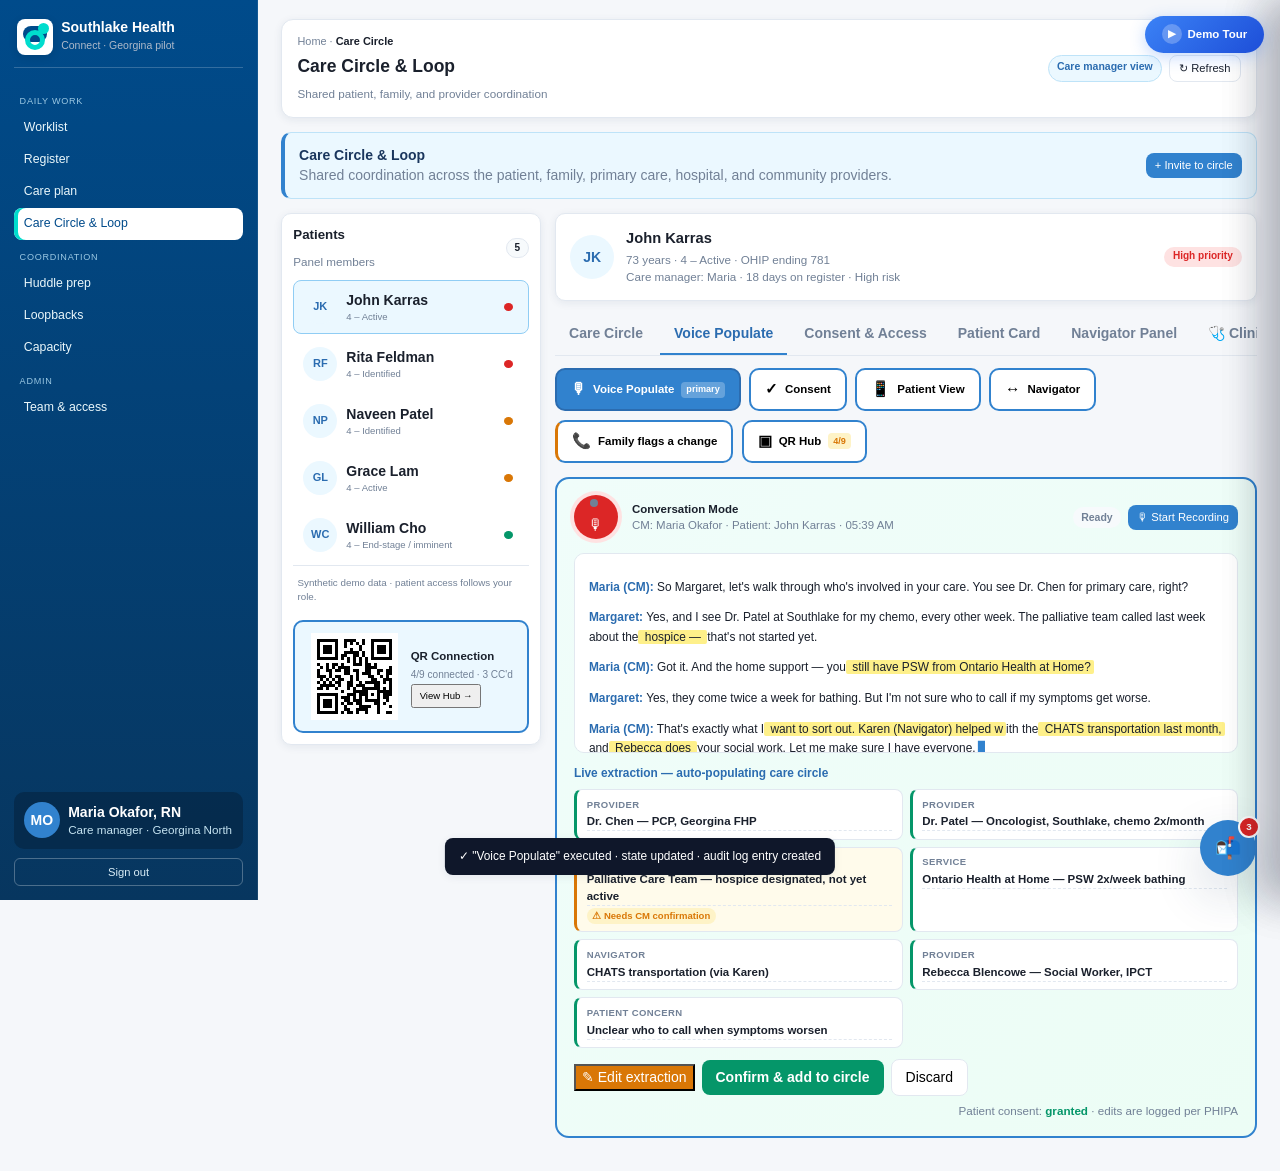
==== commit 519551c5: "fix: S8 nav helpers" ====
--- a/index.html
+++ b/index.html
@@ -7793,6 +7793,44 @@
     }, 200);
   };
 
+  // ---- S8 routing: each CM task jumps to the real prototype feature it lives in ----
+  window.openVoiceVisit = function() {
+    document.querySelectorAll('[data-view]').forEach(function(b){ if (b.dataset.view === 'commandView') b.click(); });
+    setTimeout(function(){
+      var sv = document.getElementById('startVisitBtn');
+      if (sv) sv.click();
+      var p = document.getElementById('inlineVoicePanel');
+      if (p) p.scrollIntoView({ behavior:'smooth', block:'center' });
+      if (typeof showToast === 'function') showToast('\ud83c\udf99 Recording this assessment in Voice Visit');
+    }, 300);
+  };
+  window.openCarePlanEscalation = function() {
+    document.querySelectorAll('[data-view]').forEach(function(b){ if (b.dataset.view === 'carePlanView') b.click(); });
+    setTimeout(function(){
+      var el = Array.from(document.querySelectorAll('li, h4, h5, .cp-step, [class*="timeline"] *')).find(function(x){ return /Escalation/i.test(x.textContent) && x.textContent.length < 60; });
+      if (el) { el.style.background = 'var(--amber-bg)'; el.style.transition='background .4s'; el.scrollIntoView({behavior:'smooth', block:'center'}); setTimeout(function(){ el.style.background=''; }, 1600); }
+      if (typeof showToast === 'function') showToast('\u2192 Care Plan \u00b7 Escalation plan');
+    }, 400);
+  };
+  window.openCirclePartner = function() {
+    document.querySelectorAll('[data-view]').forEach(function(b){ if (b.dataset.view === 'careCircleView') b.click(); });
+    setTimeout(function(){
+      document.querySelectorAll('[data-circle-tab]').forEach(function(b){ if (b.dataset.circleTab === 'circle') b.click(); });
+      setTimeout(function(){
+        var hub = document.querySelector('.qr-hub');
+        if (hub) hub.scrollIntoView({ behavior:'smooth', block:'center' });
+        var m = Array.from(document.querySelectorAll('.qrm-name')).find(function(n){ return /St\. Joseph/.test(n.textContent); });
+        if (m) { var card = m.closest('.qr-member'); card.style.boxShadow = '0 0 0 2px var(--brand)'; card.scrollIntoView({behavior:'smooth', block:'center'}); setTimeout(function(){ card.style.boxShadow=''; }, 1800); }
+        if (typeof showToast === 'function') showToast('\ud83d\udd35 Opened Care Circle \u00b7 St. Joseph\'s partner to connect');
+      }, 300);
+    }, 200);
+  };
+  window.openLoopback = function() {
+    document.querySelectorAll('[data-view]').forEach(function(b){ if (b.dataset.view === 'loopbackView') b.click(); });
+    if (typeof showToast === 'function') showToast('\ud83d\udd1c Loopbacks \u00b7 outcome tracked here');
+  };
+
+
   // ---- Clinical 5-task workflow advance: complete one CM task per click ----
   document.addEventListener('click', function(e) {
     var btn = e.target.closest('.cl-advance');
